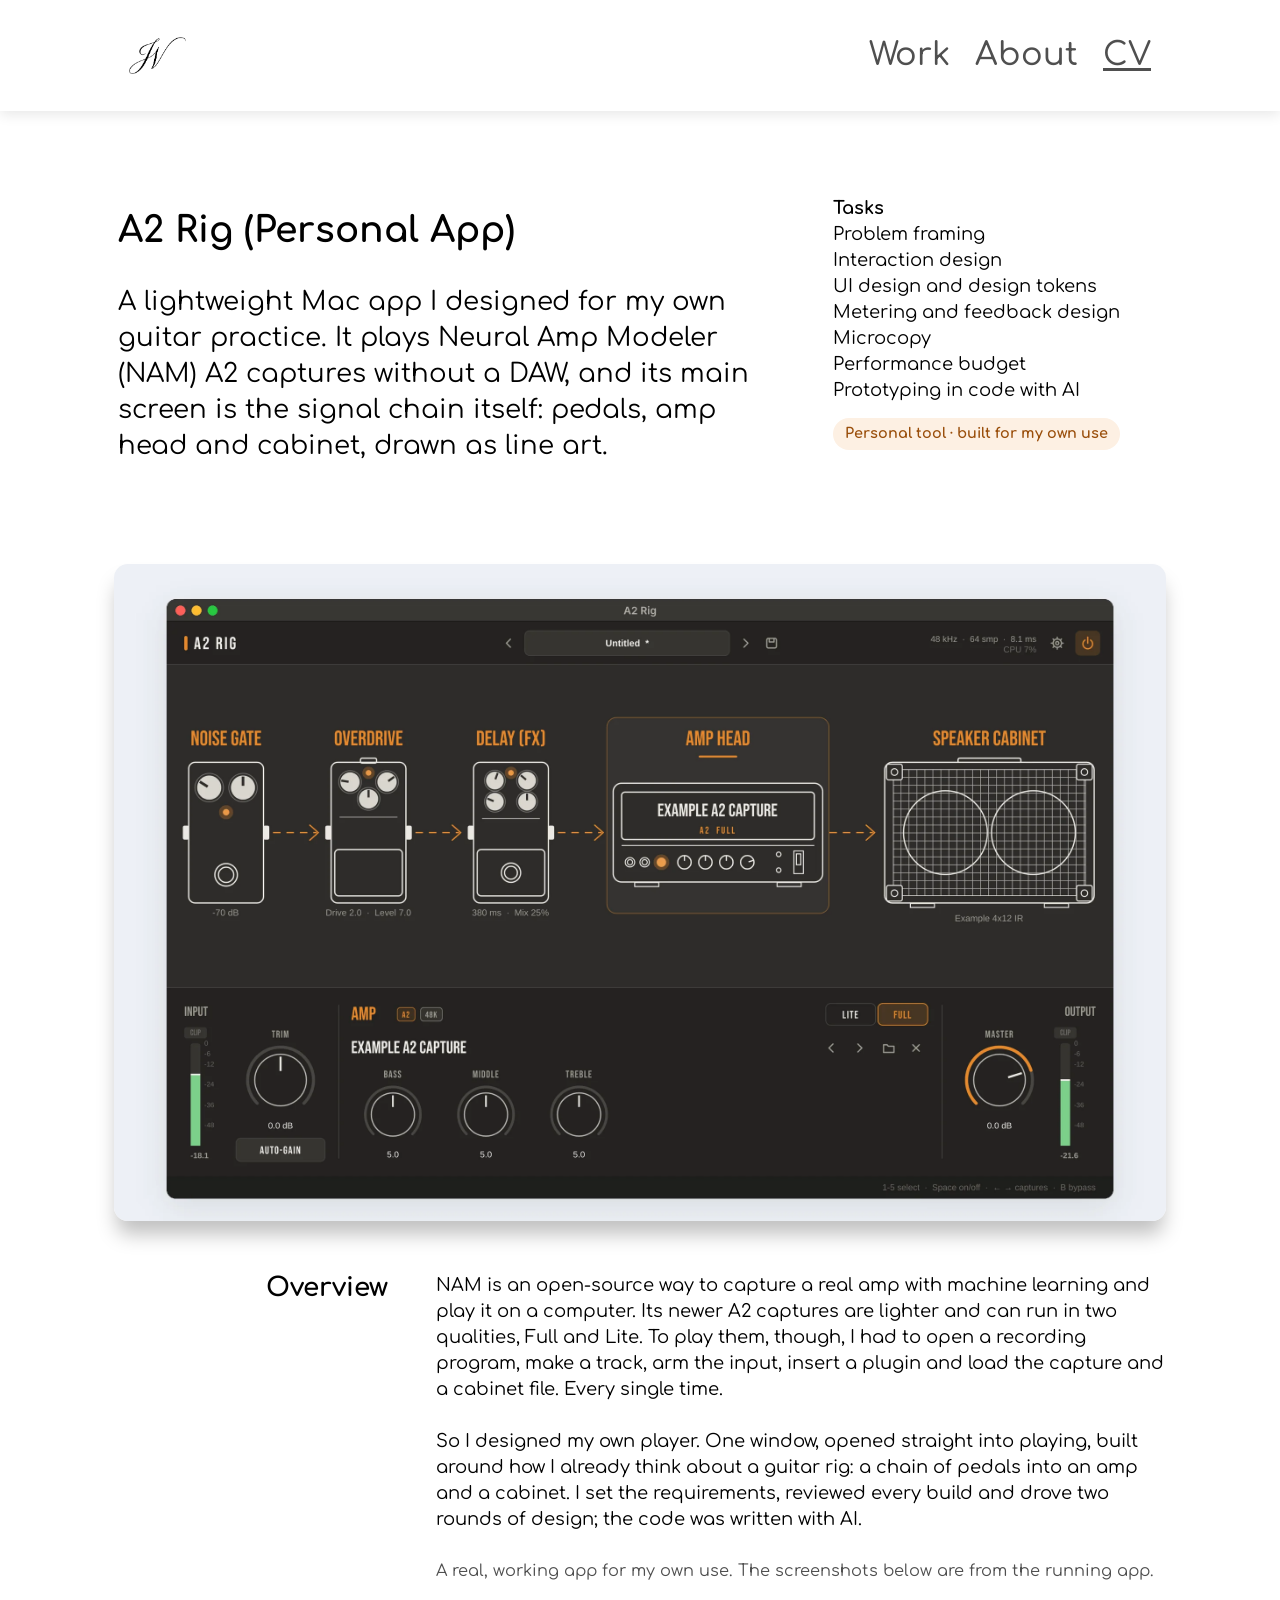
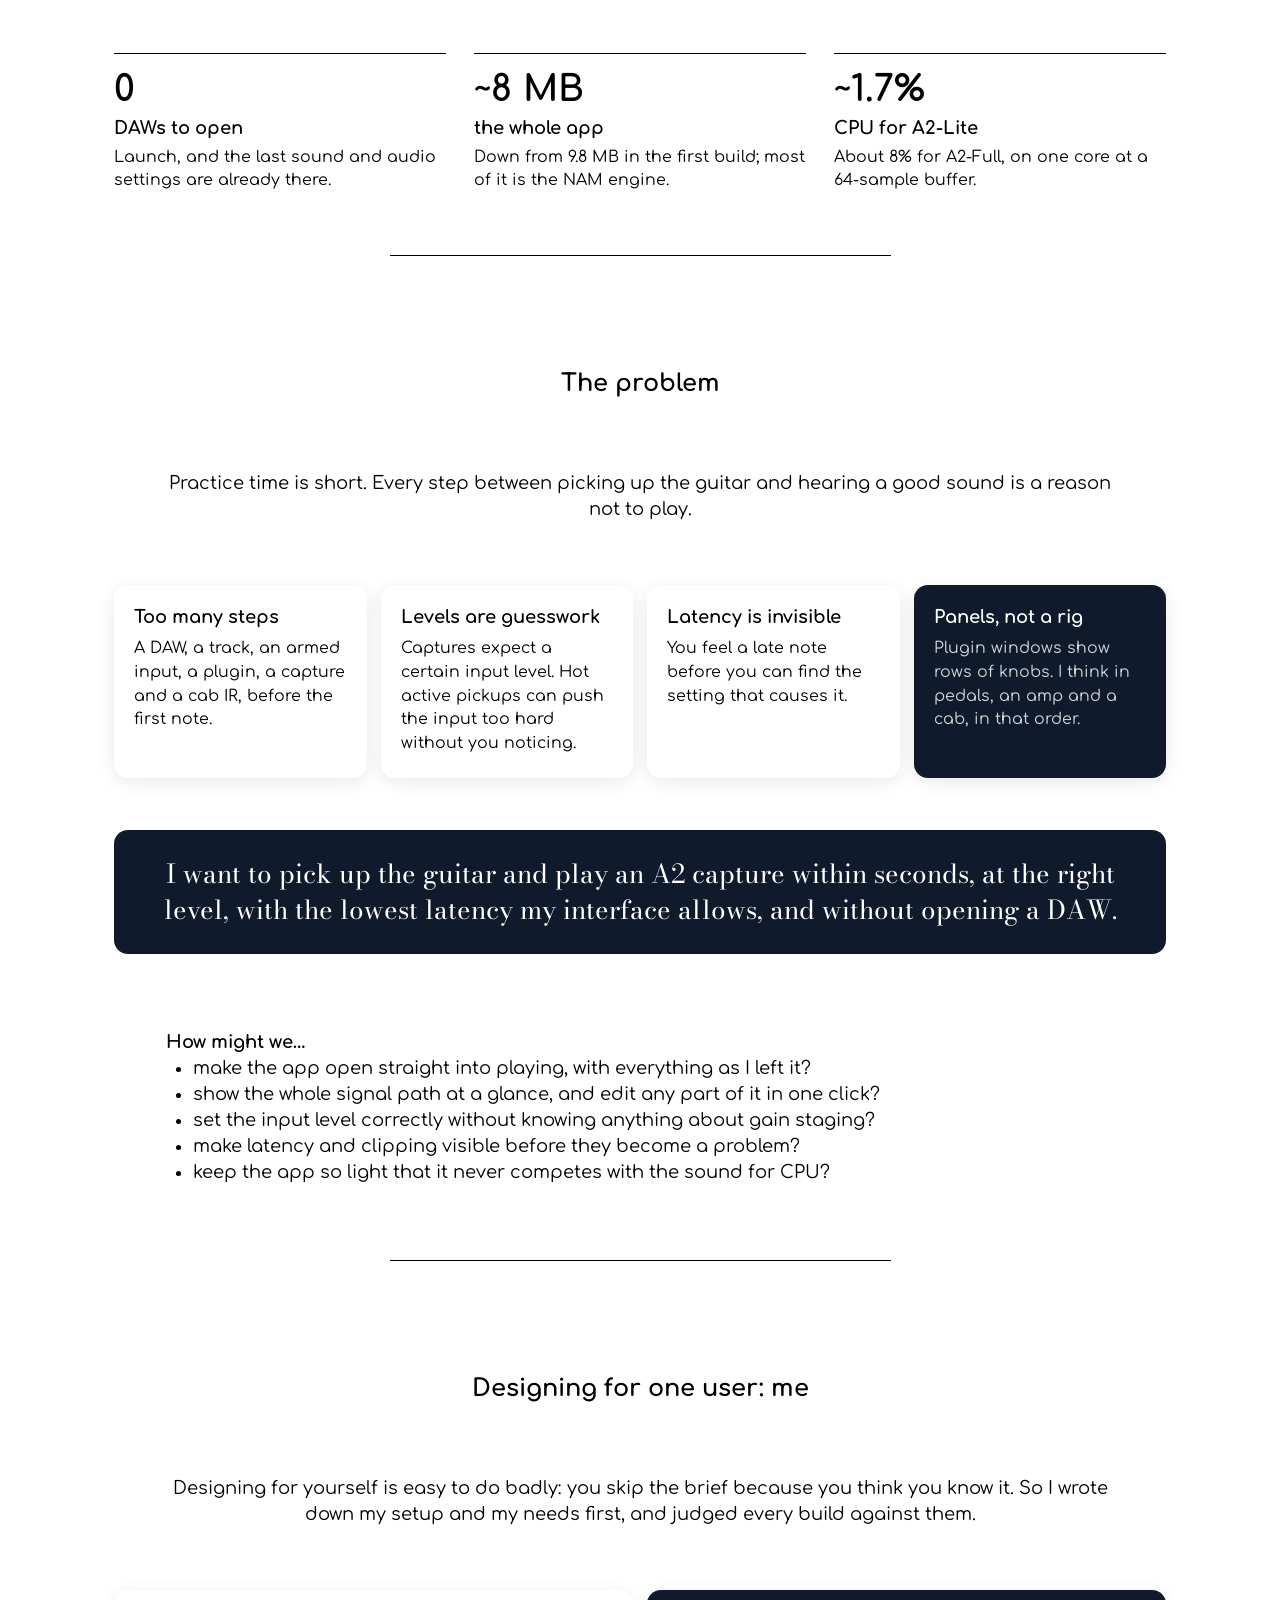
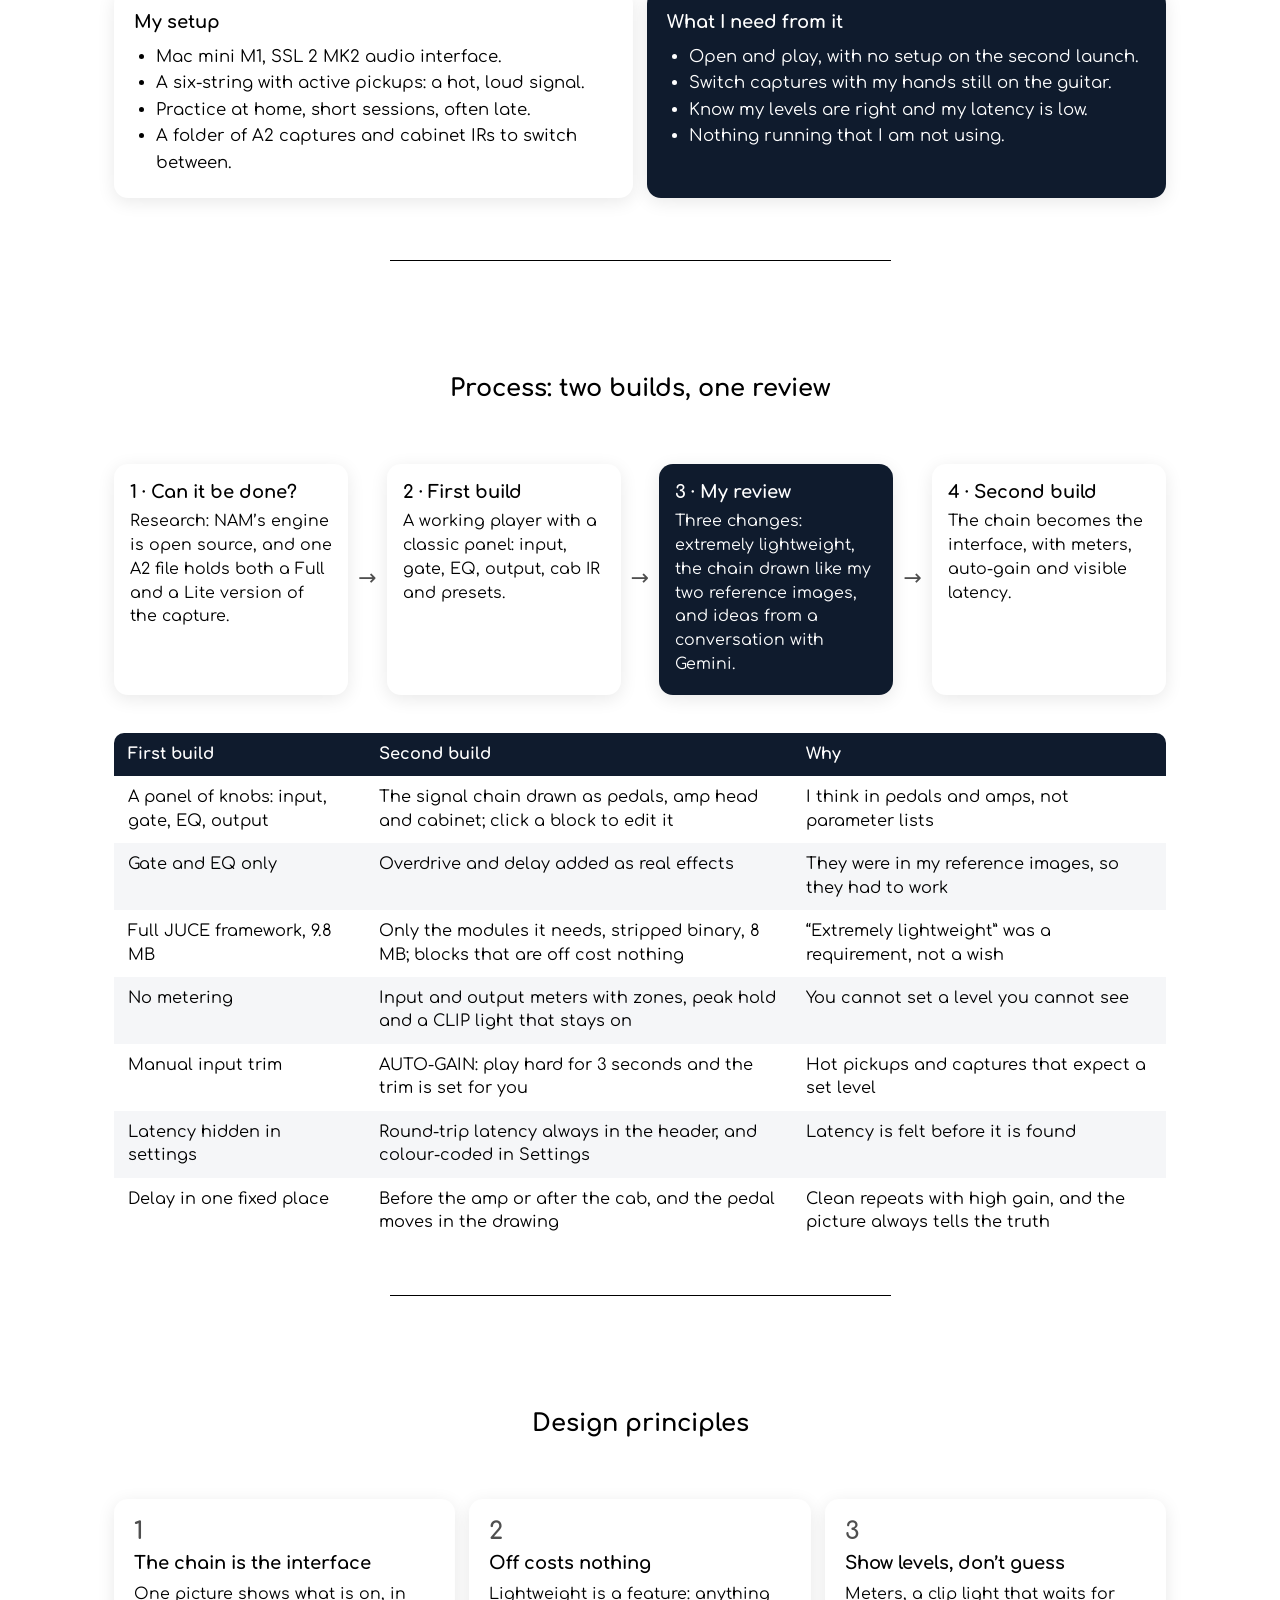
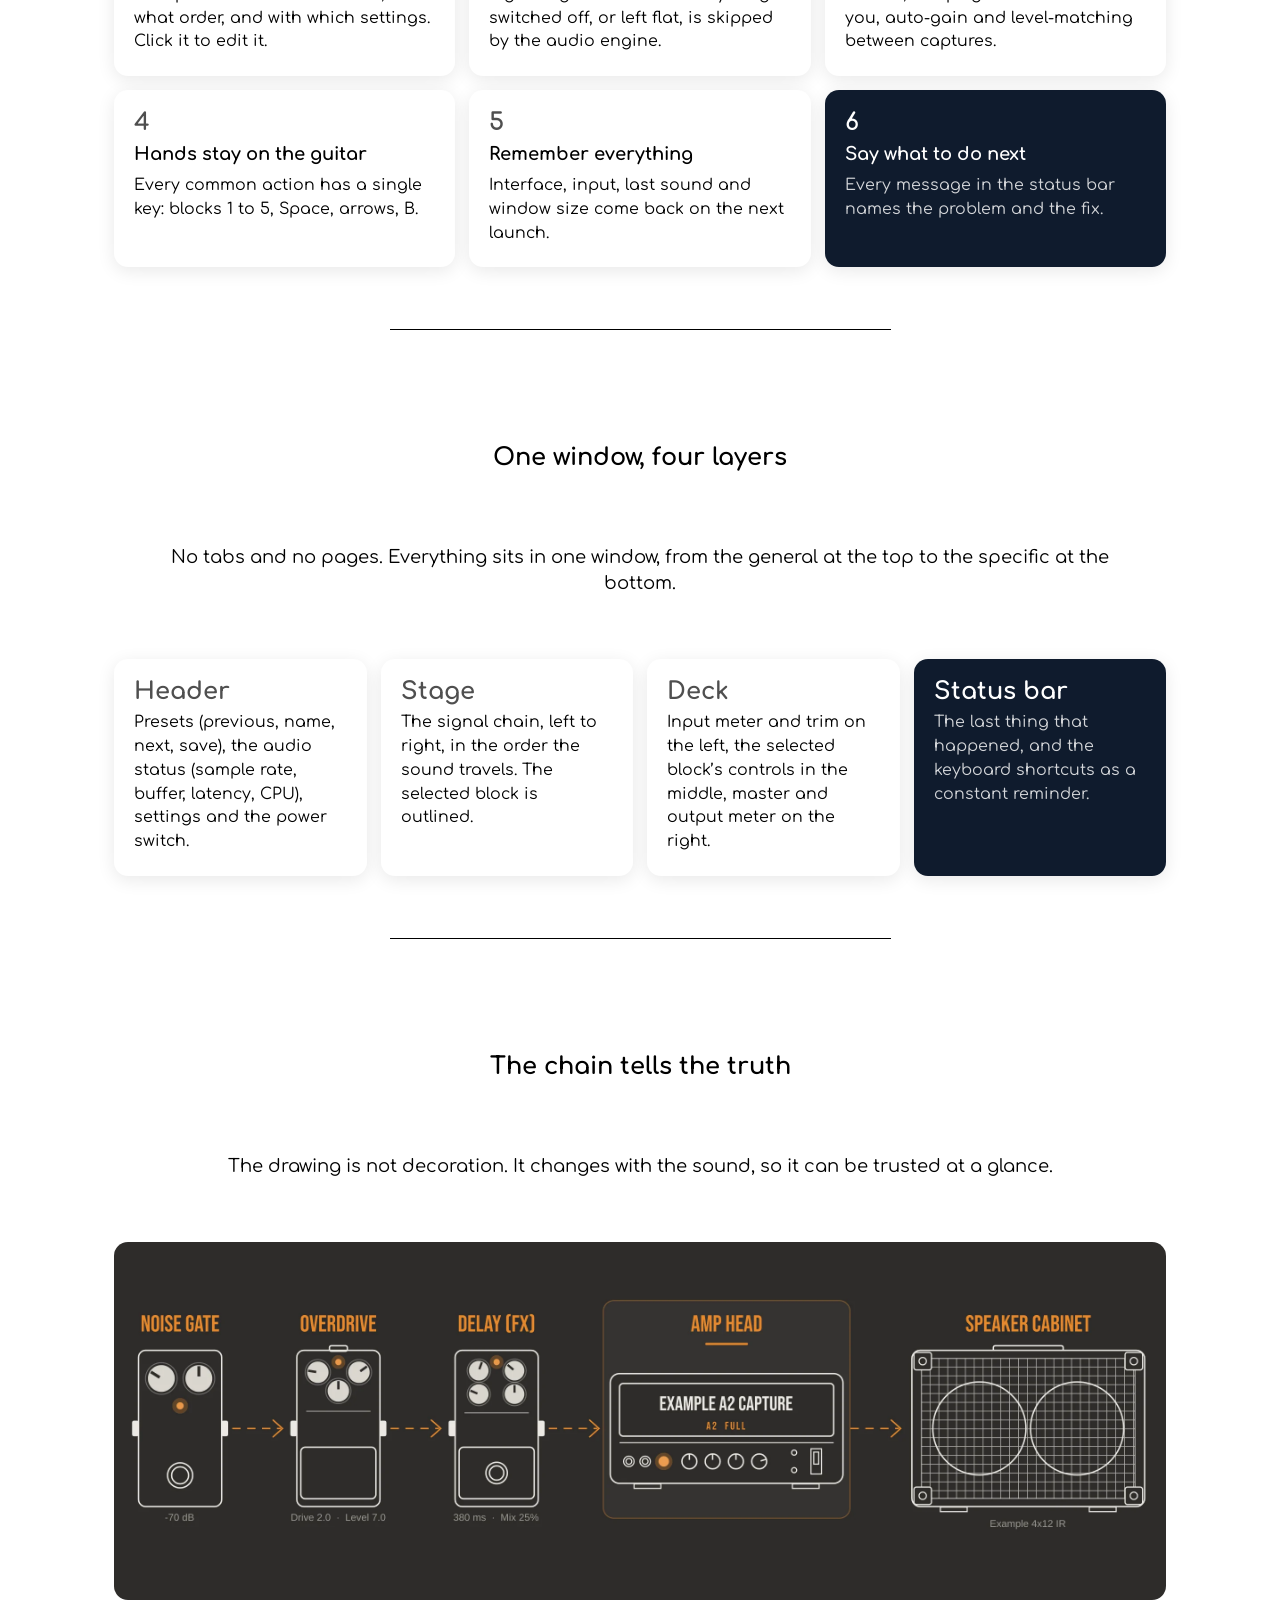
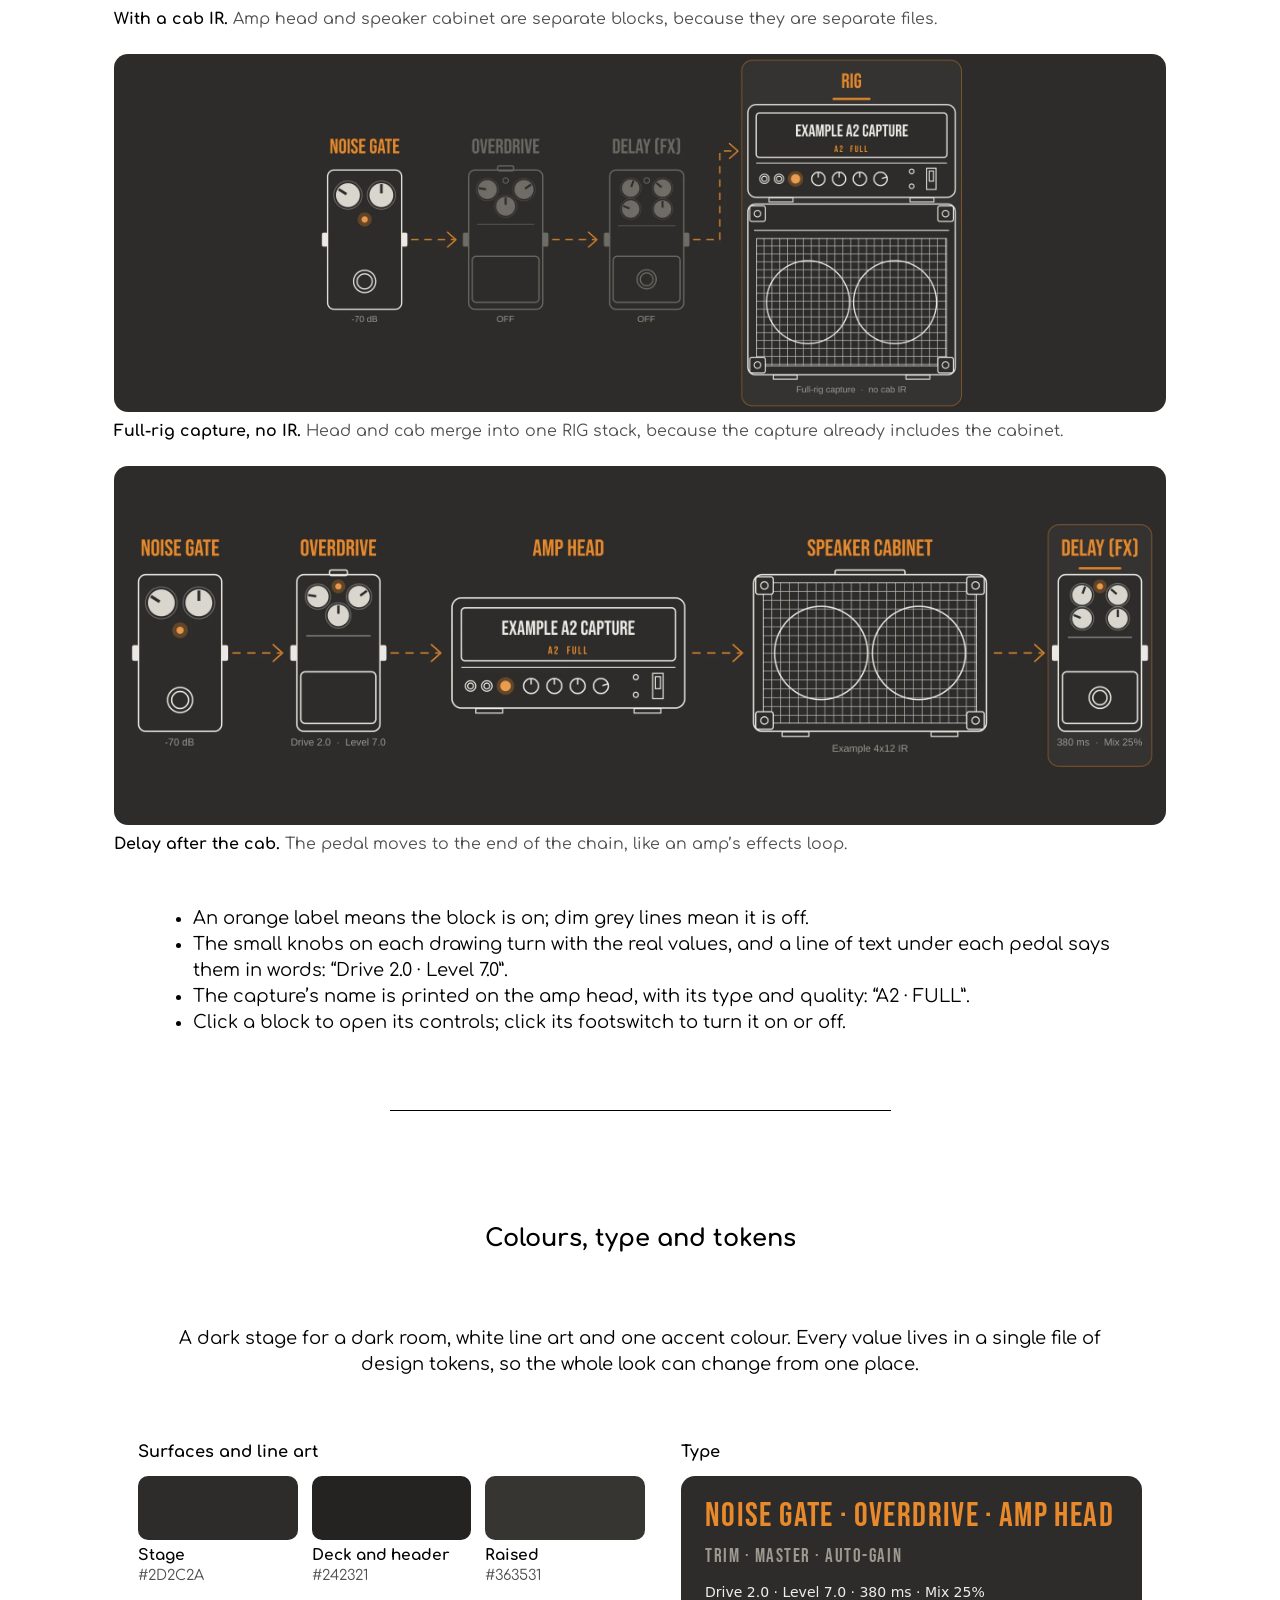
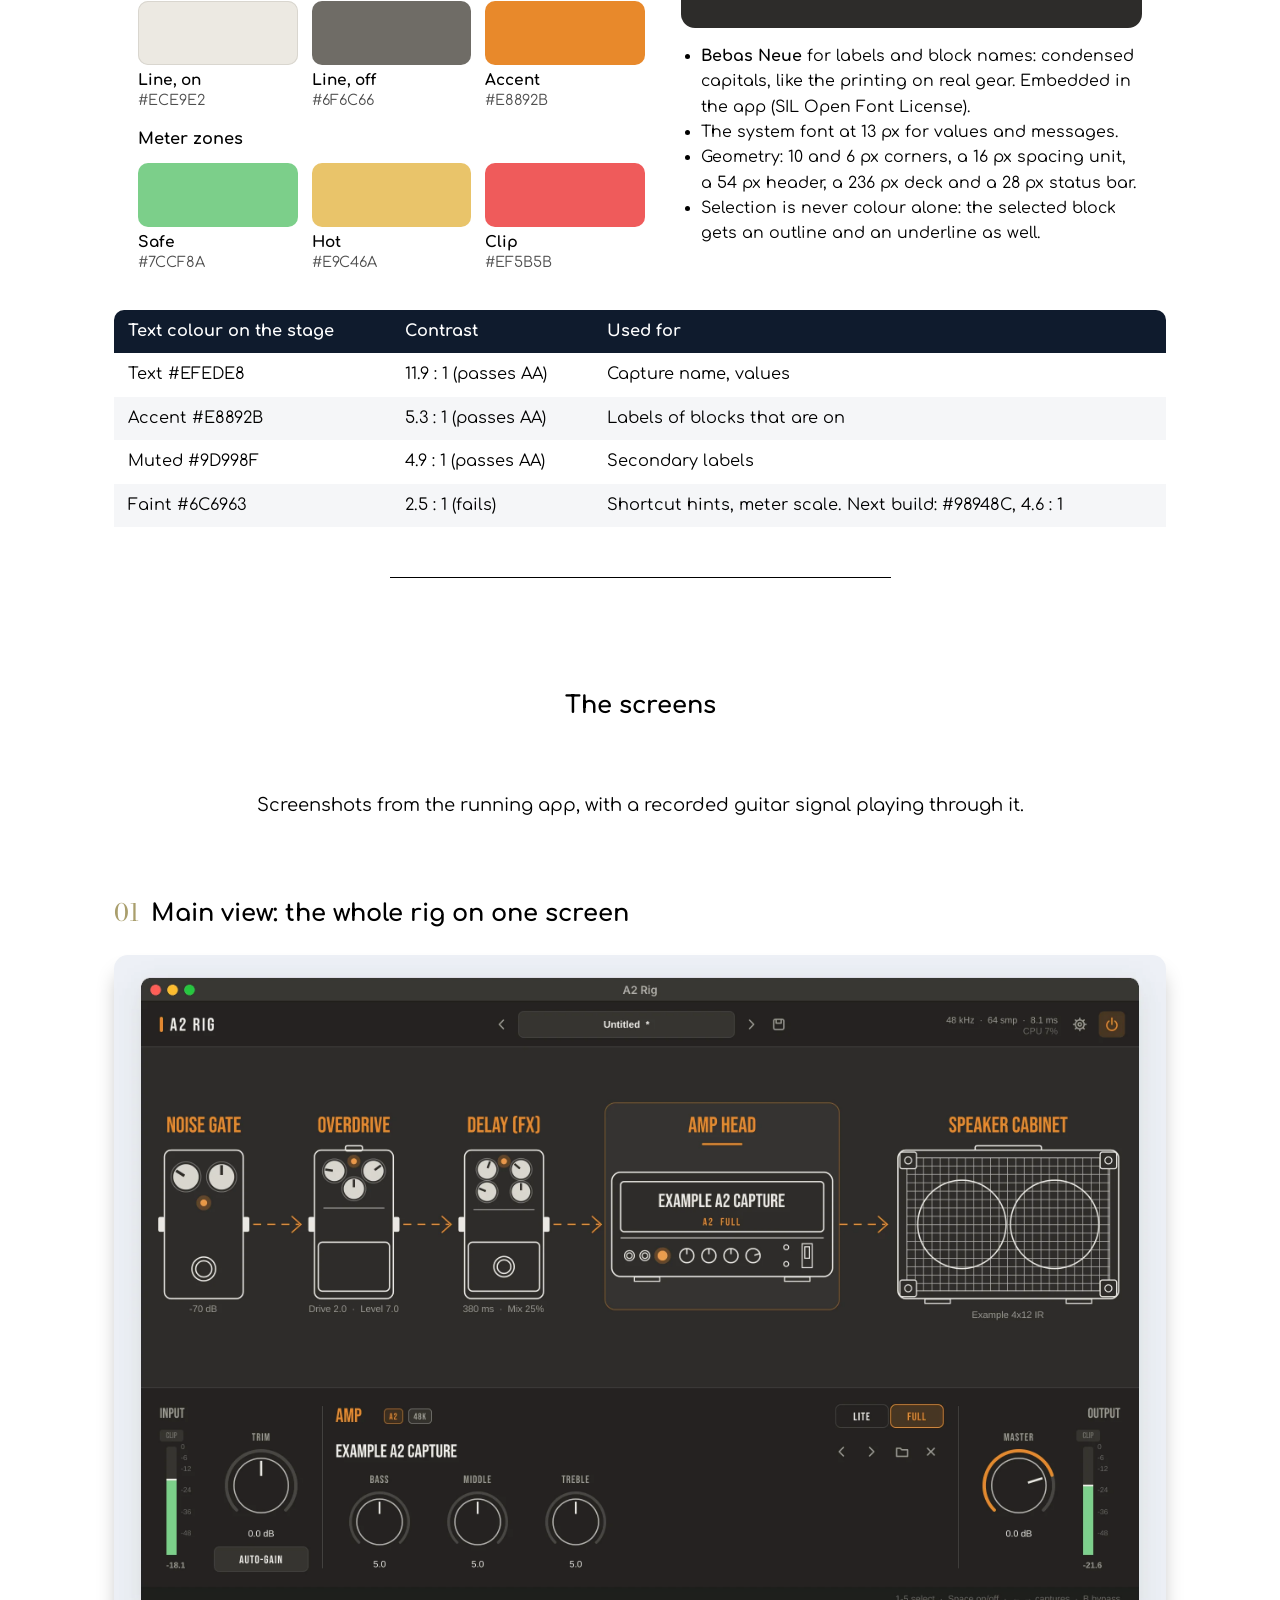
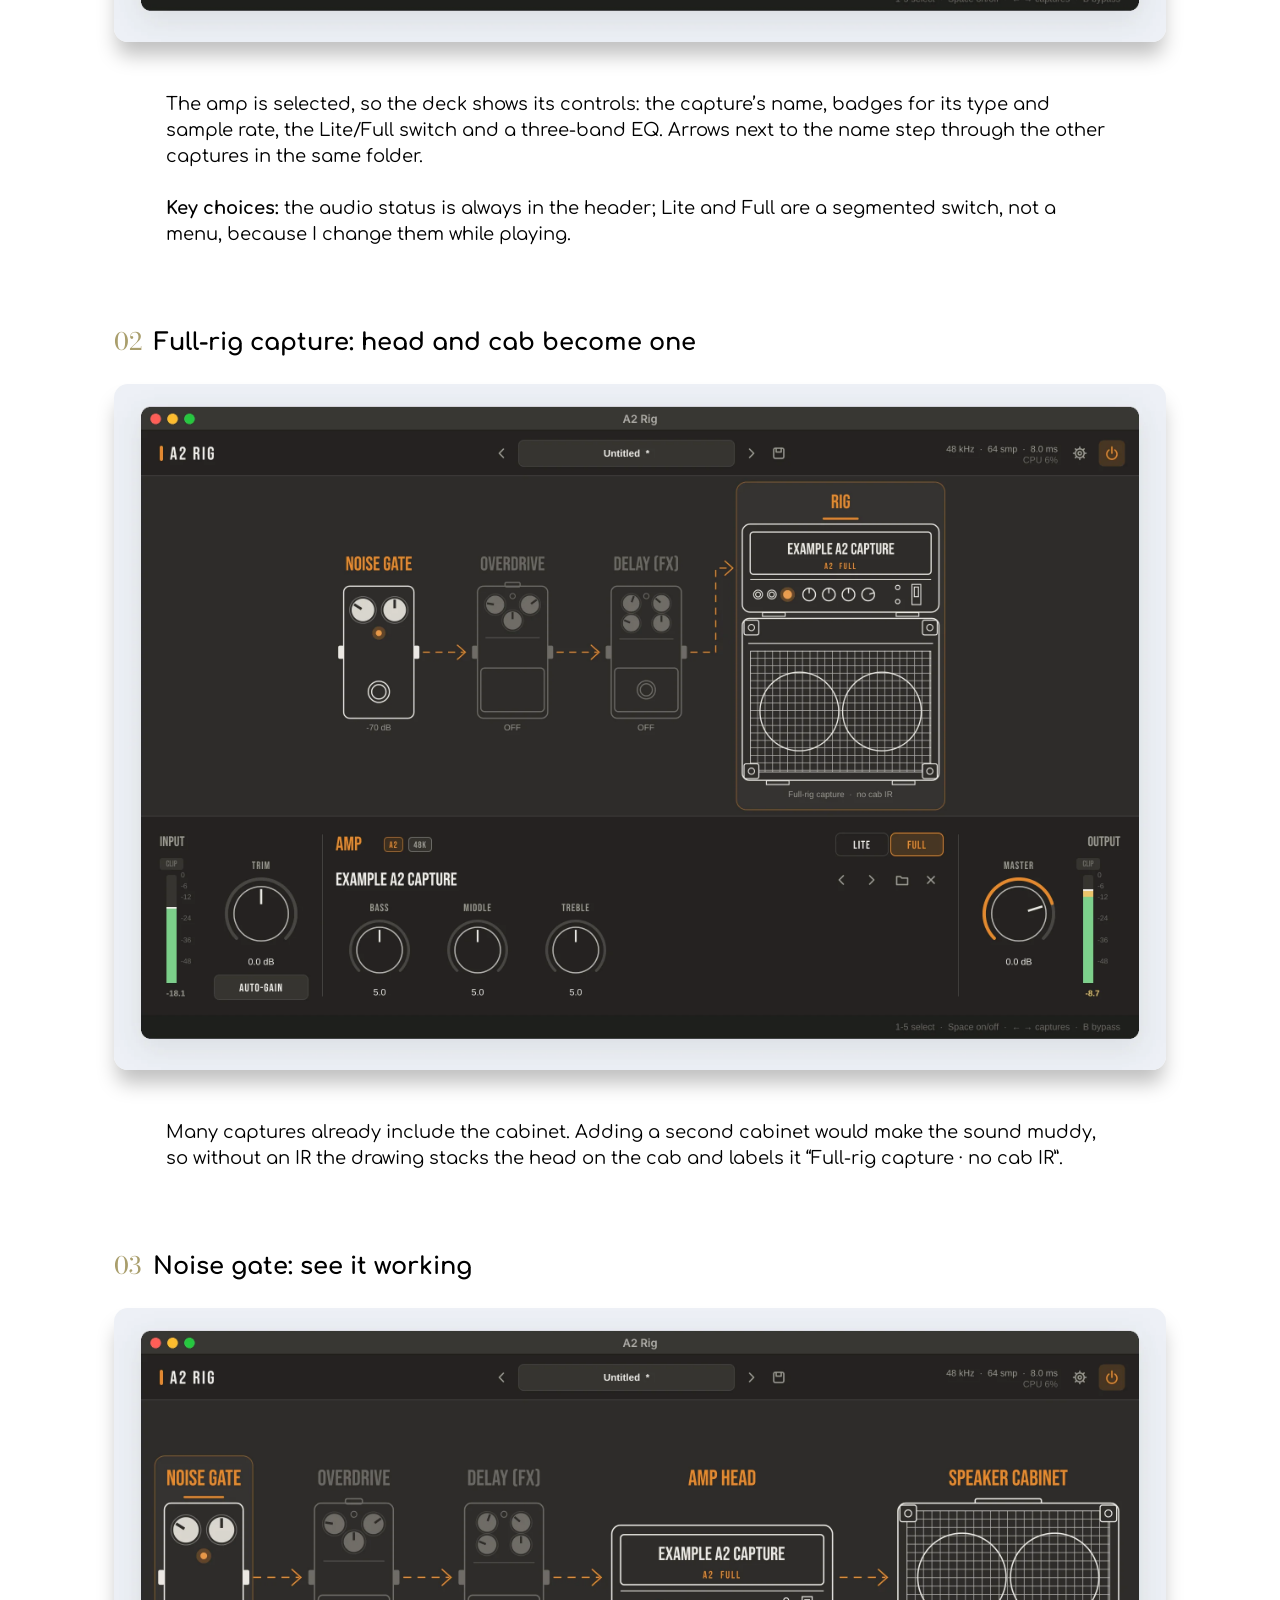
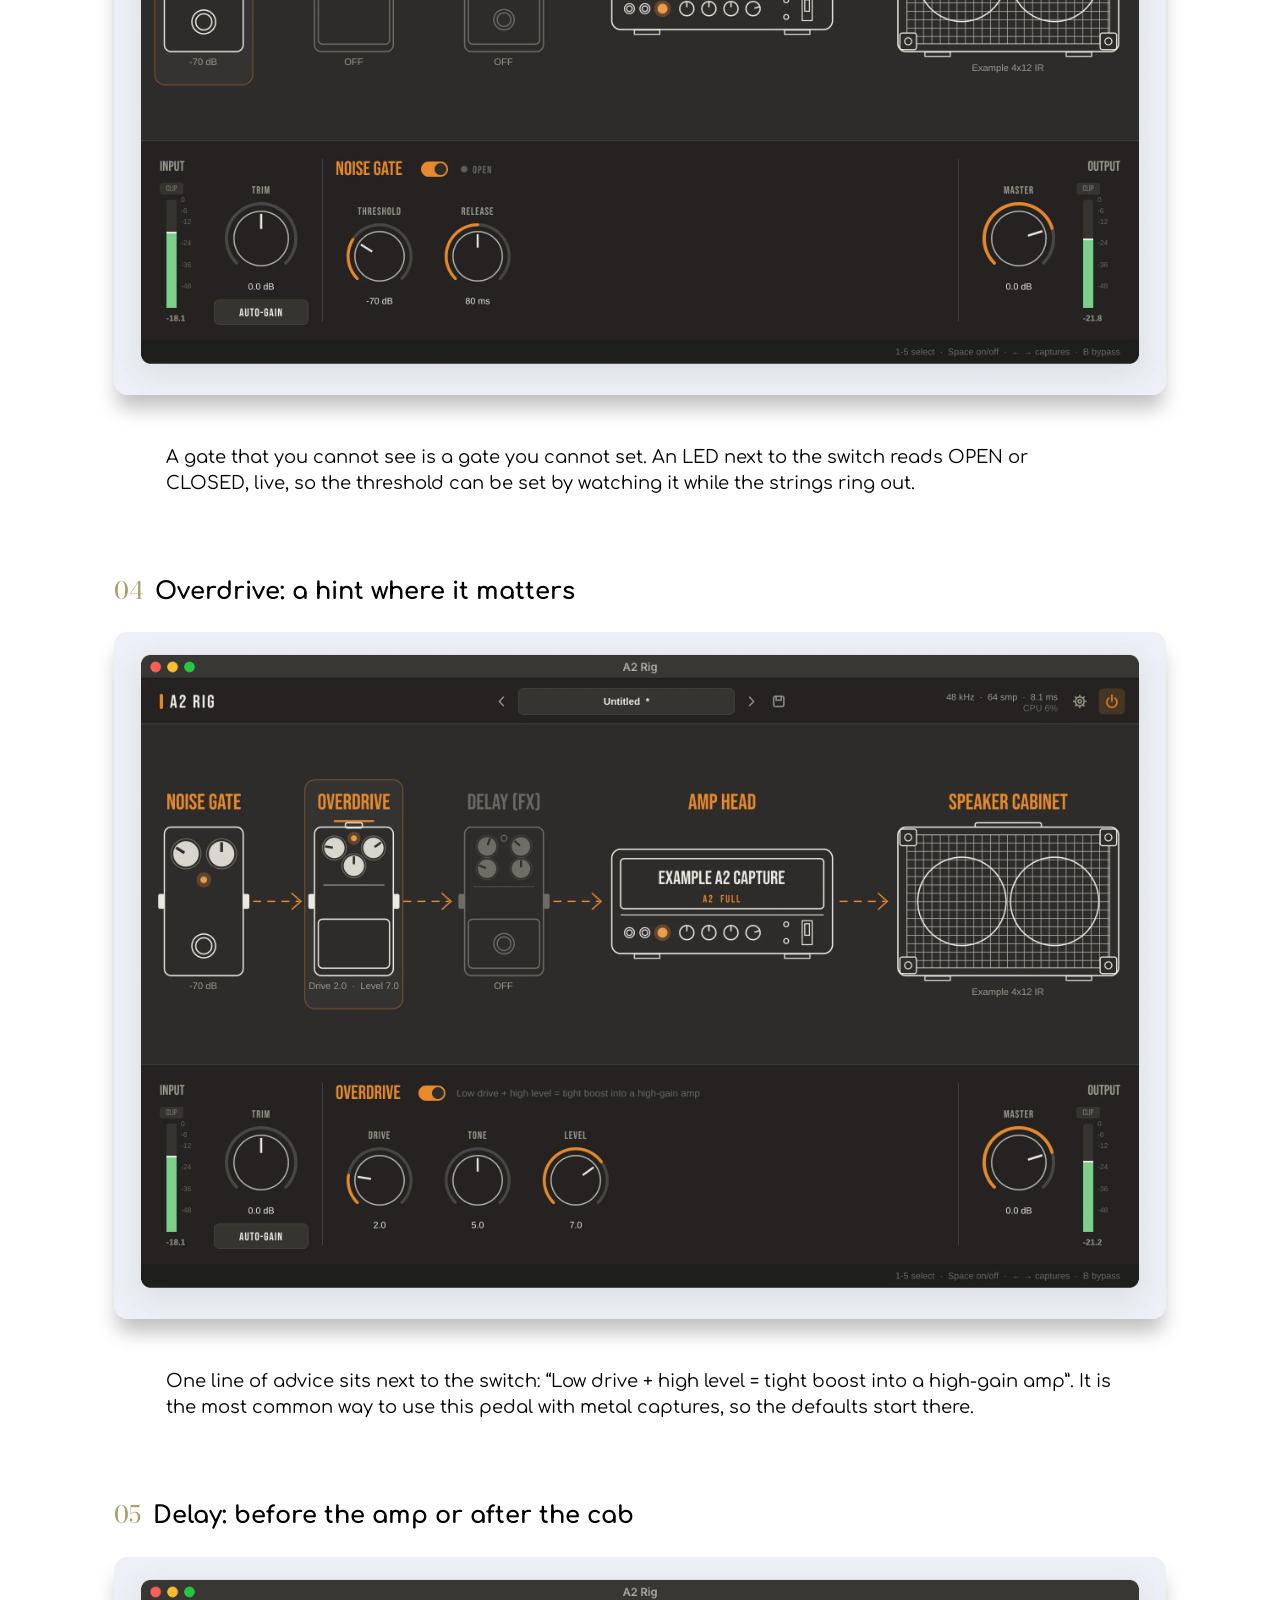
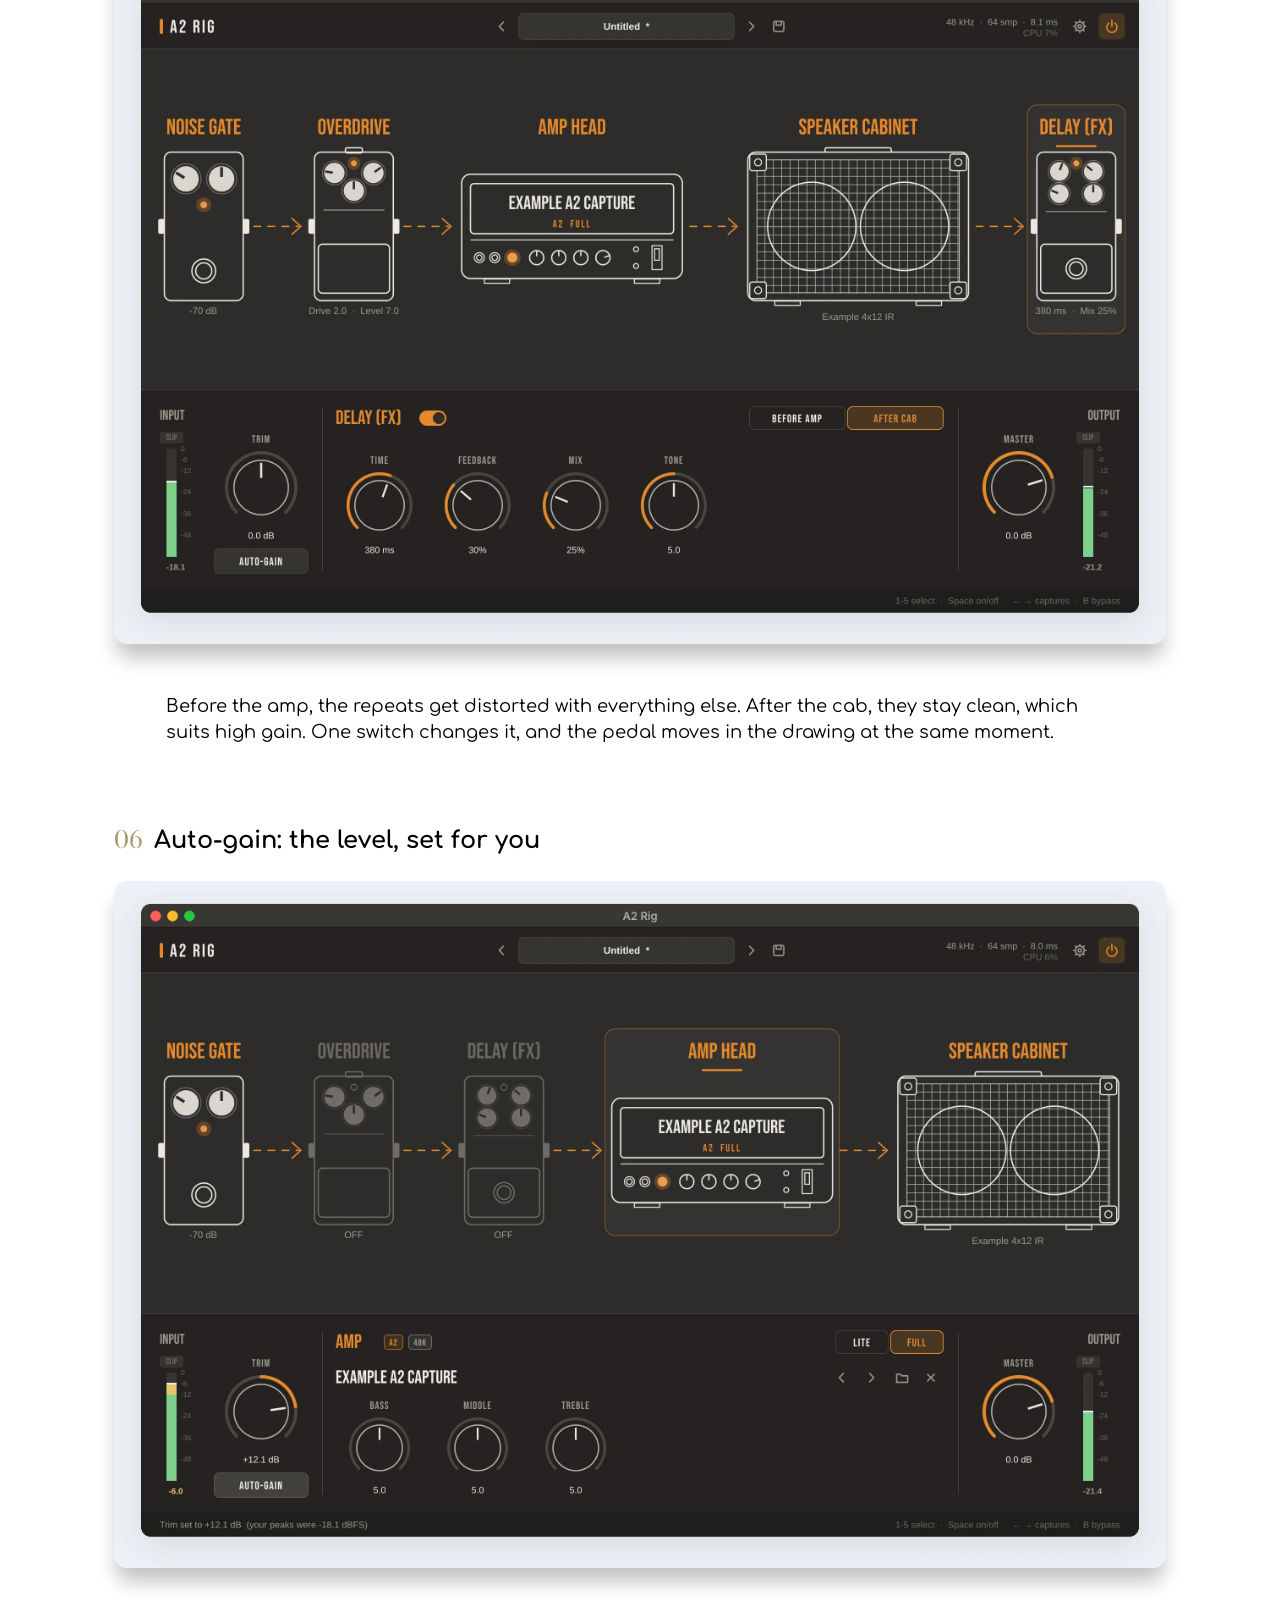
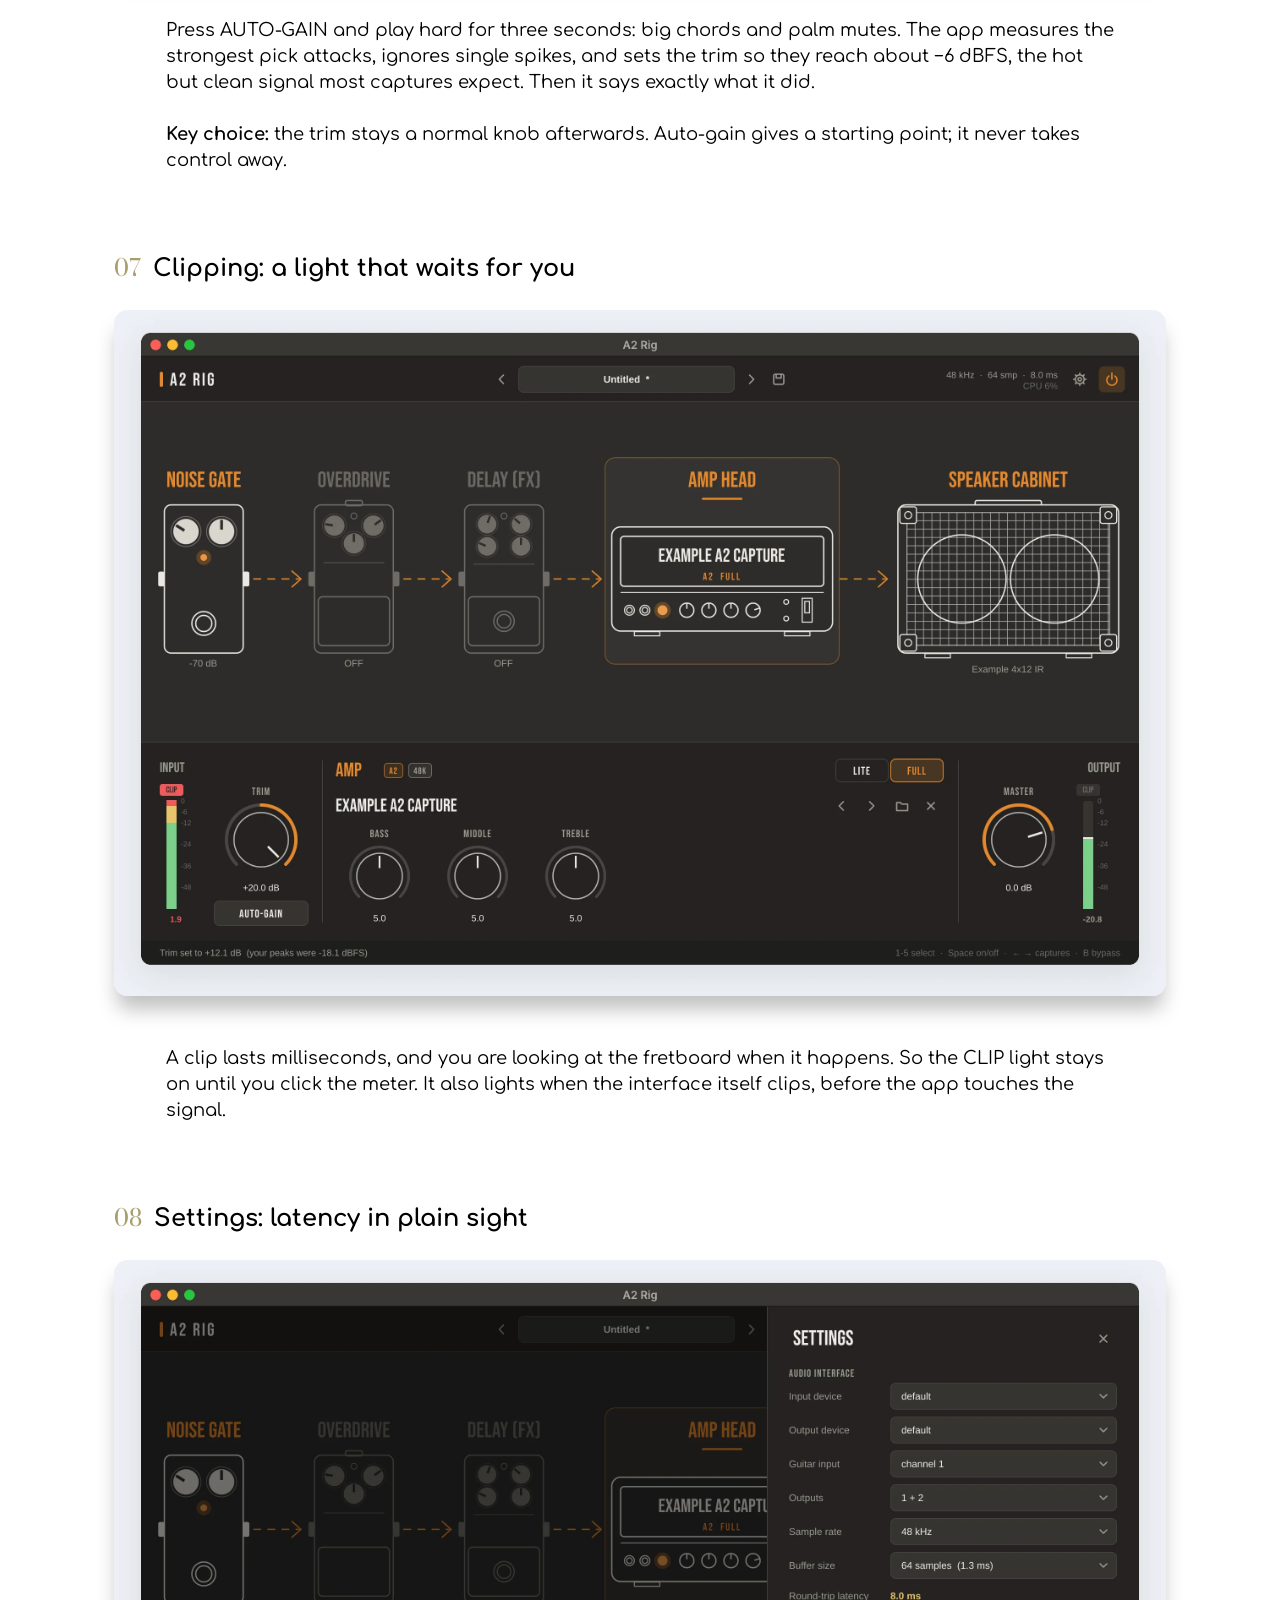
==== a2-rig.html @ 8500eb95 "Add A2 Rig (Personal App) case study A guitar amp app designed for my own use: the signal chain is t" ====
<!doctype html>
<html lang="en">
<head>
<meta charset="utf-8">
<meta name="viewport" content="width=device-width, initial-scale=1">
<title>A2 Rig (Personal App) — John Voultsis</title>
<meta name="description" content="A lightweight Mac app I designed for my own guitar practice: it plays Neural Amp Modeler A2 captures without a DAW, with the signal chain drawn as the interface, honest meters, auto-gain and visible latency.">
<meta name="theme-color" content="#ffffff">
<meta property="og:type" content="website">
<meta property="og:title" content="A2 Rig (Personal App) — John Voultsis">
<meta property="og:description" content="A guitar amp app designed for my own use: the signal chain is the interface.">
<meta property="og:url" content="https://johnvoultsis.github.io/portfolio/a2-rig.html">
<meta property="og:site_name" content="John Voultsis">
<meta property="og:image" content="https://johnvoultsis.github.io/portfolio/images/og/a2-rig.jpg">
<meta property="og:image:width" content="1200">
<meta property="og:image:height" content="630">
<meta name="twitter:card" content="summary_large_image">
<link rel="preload" href="fonts/comfortaa-latin-500-normal.woff2" as="font" type="font/woff2" crossorigin>
<link rel="stylesheet" href="css/style.css">
<link rel="icon" href="data:,">
</head>
<body class="w-gwc" data-nav="work">
<a class="skip-link" href="#main">Skip to content</a>
<header class="site-header">
  <div class="site-header__inner">
    <a class="site-header__brand" href="index.html" aria-label="John Voultsis, home"><img src="images/jv-logo.webp" alt="John Voultsis" width="370" height="240"></a>
    <button class="nav-toggle" type="button" aria-expanded="false" aria-controls="site-nav" aria-label="Menu"><span></span><span></span><span></span></button>
    <nav id="site-nav" aria-label="Main">
      <a href="index.html#work" data-nav="work">Work</a>
      <a href="about.html" data-nav="about">About</a>
      <a class="cv" href="https://drive.google.com/file/d/1XTFdHeBiE6ABi1L90TjCSVqlWoXJlrY3/view?usp=sharing" target="_blank" rel="noopener">CV</a>
    </nav>
  </div>
</header>
<main id="main" class="page flow">

  <section class="project-info">
    <div class="project-info__about">
      <h1 class="project-info__title">A2 Rig (Personal App)</h1>
      <p class="project-info__lead">A lightweight Mac app I designed for my own guitar practice. It plays Neural Amp Modeler (NAM) A2 captures without a DAW, and its main screen is the signal chain itself: pedals, amp head and cabinet, drawn as line art.</p>
    </div>
    <div class="project-info__tasks">
      <p class="b">Tasks</p>
      <ul>
        <li>Problem framing</li>
        <li>Interaction design</li>
        <li>UI design and design tokens</li>
        <li>Metering and feedback design</li>
        <li>Microcopy</li>
        <li>Performance budget</li>
        <li>Prototyping in code with AI</li>
      </ul>
      <p class="a2-tag">Personal tool · built for my own use</p>
    </div>
  </section>

  <div class="sk-hero"><img src="images/a2rig/hero.webp" alt="The A2 Rig window on a Mac: a noise gate, overdrive and delay pedal drawn in white line art with orange labels, connected by dashed orange arrows to an amp head showing the capture name and a 2x12 speaker cabinet; below, input and output meters and the amp's bass, middle and treble knobs" width="2400" height="1500"></div>

  <section class="overview overview--gwc" aria-labelledby="ov">
    <h2 class="overview__label" id="ov">Overview</h2>
    <div class="overview__text">
      <p>NAM is an open-source way to capture a real amp with machine learning and play it on a computer. Its newer A2 captures are lighter and can run in two qualities, Full and Lite. To play them, though, I had to open a recording program, make a track, arm the input, insert a plugin and load the capture and a cabinet file. Every single time.</p>
      <p>So I designed my own player. One window, opened straight into playing, built around how I already think about a guitar rig: a chain of pedals into an amp and a cabinet. I set the requirements, reviewed every build and drove two rounds of design; the code was written with AI.</p>
      <p class="ir-muted">A real, working app for my own use. The screenshots below are from the running app.</p>
    </div>
  </section>

  <div class="sk-stats ir-stats">
    <div><strong>0</strong><h3>DAWs to open</h3><p>Launch, and the last sound and audio settings are already there.</p></div>
    <div><strong>~8 MB</strong><h3>the whole app</h3><p>Down from 9.8 MB in the first build; most of it is the NAM engine.</p></div>
    <div><strong>~1.7%</strong><h3>CPU for A2-Lite</h3><p>About 8% for A2-Full, on one core at a 64-sample buffer.</p></div>
  </div>

  <!-- ===== 1. Problem ===== -->
  <div class="rule rule--gap-sm" role="presentation"></div>
  <h2 class="section-title section-title--lg">The problem</h2>
  <section class="copy copy--center"><p>Practice time is short. Every step between picking up the guitar and hearing a good sound is a reason not to play.</p></section>
  <div class="sk-cards sk-cards--4">
    <div class="sk-card"><h3>Too many steps</h3><p>A DAW, a track, an armed input, a plugin, a capture and a cab IR, before the first note.</p></div>
    <div class="sk-card"><h3>Levels are guesswork</h3><p>Captures expect a certain input level. Hot active pickups can push the input too hard without you noticing.</p></div>
    <div class="sk-card"><h3>Latency is invisible</h3><p>You feel a late note before you can find the setting that causes it.</p></div>
    <div class="sk-card sk-card--dark"><h3>Panels, not a rig</h3><p>Plugin windows show rows of knobs. I think in pedals, an amp and a cab, in that order.</p></div>
  </div>
  <div class="ir-statement"><p>I want to pick up the guitar and play an A2 capture within seconds, at the right level, with the lowest latency my interface allows, and without opening a DAW.</p></div>
  <section class="copy">
    <p class="sp"><span class="b">How might we…</span></p>
    <ul>
      <li>make the app open straight into playing, with everything as I left it?</li>
      <li>show the whole signal path at a glance, and edit any part of it in one click?</li>
      <li>set the input level correctly without knowing anything about gain staging?</li>
      <li>make latency and clipping visible before they become a problem?</li>
      <li>keep the app so light that it never competes with the sound for CPU?</li>
    </ul>
  </section>

  <!-- ===== 2. User ===== -->
  <div class="rule rule--gap-sm" role="presentation"></div>
  <h2 class="section-title section-title--lg">Designing for one user: me</h2>
  <section class="copy copy--center"><p>Designing for yourself is easy to do badly: you skip the brief because you think you know it. So I wrote down my setup and my needs first, and judged every build against them.</p></section>
  <div class="sk-split">
    <div class="sk-card">
      <h3>My setup</h3>
      <ul>
        <li>Mac mini M1, SSL 2 MK2 audio interface.</li>
        <li>A six-string with active pickups: a hot, loud signal.</li>
        <li>Practice at home, short sessions, often late.</li>
        <li>A folder of A2 captures and cabinet IRs to switch between.</li>
      </ul>
    </div>
    <div class="sk-card sk-card--dark">
      <h3>What I need from it</h3>
      <ul>
        <li>Open and play, with no setup on the second launch.</li>
        <li>Switch captures with my hands still on the guitar.</li>
        <li>Know my levels are right and my latency is low.</li>
        <li>Nothing running that I am not using.</li>
      </ul>
    </div>
  </div>

  <!-- ===== 3. Process ===== -->
  <div class="rule rule--gap-sm" role="presentation"></div>
  <h2 class="section-title section-title--lg">Process: two builds, one review</h2>
  <div class="sk-arch">
    <div class="sk-node"><h3>1 · Can it be done?</h3><p>Research: NAM’s engine is open source, and one A2 file holds both a Full and a Lite version of the capture.</p></div>
    <span class="sk-arrow" aria-hidden="true">→</span>
    <div class="sk-node"><h3>2 · First build</h3><p>A working player with a classic panel: input, gate, EQ, output, cab IR and presets.</p></div>
    <span class="sk-arrow" aria-hidden="true">→</span>
    <div class="sk-node sk-node--dark"><h3>3 · My review</h3><p>Three changes: extremely lightweight, the chain drawn like my two reference images, and ideas from a conversation with Gemini.</p></div>
    <span class="sk-arrow" aria-hidden="true">→</span>
    <div class="sk-node"><h3>4 · Second build</h3><p>The chain becomes the interface, with meters, auto-gain and visible latency.</p></div>
  </div>
  <div class="sk-tablewrap">
  <table class="sk-table sk-table--plain">
    <thead><tr><th scope="col">First build</th><th scope="col">Second build</th><th scope="col">Why</th></tr></thead>
    <tbody>
      <tr><td>A panel of knobs: input, gate, EQ, output</td><td>The signal chain drawn as pedals, amp head and cabinet; click a block to edit it</td><td>I think in pedals and amps, not parameter lists</td></tr>
      <tr><td>Gate and EQ only</td><td>Overdrive and delay added as real effects</td><td>They were in my reference images, so they had to work</td></tr>
      <tr><td>Full JUCE framework, 9.8 MB</td><td>Only the modules it needs, stripped binary, 8 MB; blocks that are off cost nothing</td><td>“Extremely lightweight” was a requirement, not a wish</td></tr>
      <tr><td>No metering</td><td>Input and output meters with zones, peak hold and a CLIP light that stays on</td><td>You cannot set a level you cannot see</td></tr>
      <tr><td>Manual input trim</td><td>AUTO-GAIN: play hard for 3 seconds and the trim is set for you</td><td>Hot pickups and captures that expect a set level</td></tr>
      <tr><td>Latency hidden in settings</td><td>Round-trip latency always in the header, and colour-coded in Settings</td><td>Latency is felt before it is found</td></tr>
      <tr><td>Delay in one fixed place</td><td>Before the amp or after the cab, and the pedal moves in the drawing</td><td>Clean repeats with high gain, and the picture always tells the truth</td></tr>
    </tbody>
  </table>
  </div>

  <!-- ===== 4. Principles ===== -->
  <div class="rule rule--gap-sm" role="presentation"></div>
  <h2 class="section-title section-title--lg">Design principles</h2>
  <div class="sk-cards sk-cards--3">
    <div class="sk-card"><span class="sk-card__num">1</span><h3>The chain is the interface</h3><p>One picture shows what is on, in what order, and with which settings. Click it to edit it.</p></div>
    <div class="sk-card"><span class="sk-card__num">2</span><h3>Off costs nothing</h3><p>Lightweight is a feature: anything switched off, or left flat, is skipped by the audio engine.</p></div>
    <div class="sk-card"><span class="sk-card__num">3</span><h3>Show levels, don’t guess</h3><p>Meters, a clip light that waits for you, auto-gain and level-matching between captures.</p></div>
    <div class="sk-card"><span class="sk-card__num">4</span><h3>Hands stay on the guitar</h3><p>Every common action has a single key: blocks 1 to 5, Space, arrows, B.</p></div>
    <div class="sk-card"><span class="sk-card__num">5</span><h3>Remember everything</h3><p>Interface, input, last sound and window size come back on the next launch.</p></div>
    <div class="sk-card sk-card--dark"><span class="sk-card__num">6</span><h3>Say what to do next</h3><p>Every message in the status bar names the problem and the fix.</p></div>
  </div>

  <!-- ===== 5. Structure ===== -->
  <div class="rule rule--gap-sm" role="presentation"></div>
  <h2 class="section-title section-title--lg">One window, four layers</h2>
  <section class="copy copy--center"><p>No tabs and no pages. Everything sits in one window, from the general at the top to the specific at the bottom.</p></section>
  <div class="sk-cards sk-cards--4">
    <div class="sk-card"><span class="sk-card__num">Header</span><p>Presets (previous, name, next, save), the audio status (sample rate, buffer, latency, CPU), settings and the power switch.</p></div>
    <div class="sk-card"><span class="sk-card__num">Stage</span><p>The signal chain, left to right, in the order the sound travels. The selected block is outlined.</p></div>
    <div class="sk-card"><span class="sk-card__num">Deck</span><p>Input meter and trim on the left, the selected block’s controls in the middle, master and output meter on the right.</p></div>
    <div class="sk-card sk-card--dark"><span class="sk-card__num">Status bar</span><p>The last thing that happened, and the keyboard shortcuts as a constant reminder.</p></div>
  </div>

  <!-- ===== 6. Chain ===== -->
  <div class="rule rule--gap-sm" role="presentation"></div>
  <h2 class="section-title section-title--lg">The chain tells the truth</h2>
  <section class="copy copy--center"><p>The drawing is not decoration. It changes with the sound, so it can be trusted at a glance.</p></section>
  <div class="a2-chains">
    <figure><img src="images/a2rig/chain-ir.webp" alt="Chain with a cab IR: gate, overdrive and delay pedals, then a separate amp head and speaker cabinet" width="2360" height="804" loading="lazy" decoding="async"><figcaption><b>With a cab IR.</b> Amp head and speaker cabinet are separate blocks, because they are separate files.</figcaption></figure>
    <figure><img src="images/a2rig/chain-rig.webp" alt="Chain with a full-rig capture: the amp head sits on top of the cabinet as one RIG stack, and the arrow rises into the head" width="2360" height="804" loading="lazy" decoding="async"><figcaption><b>Full-rig capture, no IR.</b> Head and cab merge into one RIG stack, because the capture already includes the cabinet.</figcaption></figure>
    <figure><img src="images/a2rig/chain-post.webp" alt="Chain with the delay pedal moved to the end, after the speaker cabinet" width="2360" height="804" loading="lazy" decoding="async"><figcaption><b>Delay after the cab.</b> The pedal moves to the end of the chain, like an amp’s effects loop.</figcaption></figure>
  </div>
  <section class="copy">
    <ul>
      <li>An orange label means the block is on; dim grey lines mean it is off.</li>
      <li>The small knobs on each drawing turn with the real values, and a line of text under each pedal says them in words: “Drive 2.0 · Level 7.0”.</li>
      <li>The capture’s name is printed on the amp head, with its type and quality: “A2 · FULL”.</li>
      <li>Click a block to open its controls; click its footswitch to turn it on or off.</li>
    </ul>
  </section>

  <!-- ===== 7. Design system ===== -->
  <div class="rule rule--gap-sm" role="presentation"></div>
  <h2 class="section-title section-title--lg">Colours, type and tokens</h2>
  <section class="copy copy--center"><p>A dark stage for a dark room, white line art and one accent colour. Every value lives in a single file of design tokens, so the whole look can change from one place.</p></section>
  <div class="sk-ds">
    <div>
      <p class="ir-ds-h">Surfaces and line art</p>
      <div class="sk-swatches">
        <div><i style="background:#2D2C2A"></i><b>Stage</b><span>#2D2C2A</span></div>
        <div><i style="background:#242321"></i><b>Deck and header</b><span>#242321</span></div>
        <div><i style="background:#363531"></i><b>Raised</b><span>#363531</span></div>
        <div><i style="background:#ECE9E2;box-shadow:inset 0 0 0 1px #d9d6cf"></i><b>Line, on</b><span>#ECE9E2</span></div>
        <div><i style="background:#6F6C66"></i><b>Line, off</b><span>#6F6C66</span></div>
        <div><i style="background:#E8892B"></i><b>Accent</b><span>#E8892B</span></div>
      </div>
      <p class="ir-ds-h">Meter zones</p>
      <div class="sk-swatches">
        <div><i style="background:#7CCF8A"></i><b>Safe</b><span>#7CCF8A</span></div>
        <div><i style="background:#E9C46A"></i><b>Hot</b><span>#E9C46A</span></div>
        <div><i style="background:#EF5B5B"></i><b>Clip</b><span>#EF5B5B</span></div>
      </div>
    </div>
    <div class="a2-type">
      <p class="ir-ds-h">Type</p>
      <div class="a2-type__panel">
        <p class="a2-type__display">Noise gate · Overdrive · Amp head</p>
        <p class="a2-type__label">Trim · Master · Auto-gain</p>
        <p class="a2-type__body">Drive 2.0 · Level 7.0 · 380 ms · Mix 25%</p>
      </div>
      <ul class="ir-rules">
        <li><b>Bebas Neue</b> for labels and block names: condensed capitals, like the printing on real gear. Embedded in the app (SIL Open Font License).</li>
        <li>The system font at 13 px for values and messages.</li>
        <li>Geometry: 10 and 6 px corners, a 16 px spacing unit, a 54 px header, a 236 px deck and a 28 px status bar.</li>
        <li>Selection is never colour alone: the selected block gets an outline and an underline as well.</li>
      </ul>
    </div>
  </div>
  <div class="sk-tablewrap">
  <table class="sk-table sk-table--plain">
    <thead><tr><th scope="col">Text colour on the stage</th><th scope="col">Contrast</th><th scope="col">Used for</th></tr></thead>
    <tbody>
      <tr><td>Text #EFEDE8</td><td>11.9 : 1 (passes AA)</td><td>Capture name, values</td></tr>
      <tr><td>Accent #E8892B</td><td>5.3 : 1 (passes AA)</td><td>Labels of blocks that are on</td></tr>
      <tr><td>Muted #9D998F</td><td>4.9 : 1 (passes AA)</td><td>Secondary labels</td></tr>
      <tr><td>Faint #6C6963</td><td>2.5 : 1 (fails)</td><td>Shortcut hints, meter scale. Next build: #98948C, 4.6 : 1</td></tr>
    </tbody>
  </table>
  </div>

  <!-- ===== 8. Screens ===== -->
  <div class="rule rule--gap-sm" role="presentation"></div>
  <h2 class="section-title section-title--lg">The screens</h2>
  <section class="copy copy--center"><p>Screenshots from the running app, with a recorded guitar signal playing through it.</p></section>

  <h3 class="ir-screen-title"><span>01</span> Main view: the whole rig on one screen</h3>
  <div class="sk-shot"><img src="images/a2rig/main.webp" alt="Main window with all five blocks on and the amp head selected; the deck shows the capture name, A2 and 48K badges, Lite and Full buttons, bass, middle and treble knobs, and input and output meters" width="2488" height="1624" loading="lazy" decoding="async"></div>
  <section class="copy">
    <p>The amp is selected, so the deck shows its controls: the capture’s name, badges for its type and sample rate, the Lite/Full switch and a three-band EQ. Arrows next to the name step through the other captures in the same folder.</p>
    <p class="sp"><span class="b">Key choices:</span> the audio status is always in the header; Lite and Full are a segmented switch, not a menu, because I change them while playing.</p>
  </section>

  <h3 class="ir-screen-title"><span>02</span> Full-rig capture: head and cab become one</h3>
  <div class="sk-shot"><img src="images/a2rig/rig.webp" alt="The chain with a full-rig capture loaded and no IR: the amp head and cabinet are drawn as one RIG stack, labelled Full-rig capture, no cab IR" width="2488" height="1624" loading="lazy" decoding="async"></div>
  <section class="copy">
    <p>Many captures already include the cabinet. Adding a second cabinet would make the sound muddy, so without an IR the drawing stacks the head on the cab and labels it “Full-rig capture · no cab IR”.</p>
  </section>

  <h3 class="ir-screen-title"><span>03</span> Noise gate: see it working</h3>
  <div class="sk-shot"><img src="images/a2rig/gate.webp" alt="Noise gate selected: threshold and release knobs and an LED labelled OPEN next to the on switch" width="2488" height="1624" loading="lazy" decoding="async"></div>
  <section class="copy">
    <p>A gate that you cannot see is a gate you cannot set. An LED next to the switch reads OPEN or CLOSED, live, so the threshold can be set by watching it while the strings ring out.</p>
  </section>

  <h3 class="ir-screen-title"><span>04</span> Overdrive: a hint where it matters</h3>
  <div class="sk-shot"><img src="images/a2rig/overdrive.webp" alt="Overdrive selected and switched on, with drive, tone and level knobs and the hint Low drive plus high level equals tight boost into a high-gain amp" width="2488" height="1624" loading="lazy" decoding="async"></div>
  <section class="copy">
    <p>One line of advice sits next to the switch: “Low drive + high level = tight boost into a high-gain amp”. It is the most common way to use this pedal with metal captures, so the defaults start there.</p>
  </section>

  <h3 class="ir-screen-title"><span>05</span> Delay: before the amp or after the cab</h3>
  <div class="sk-shot"><img src="images/a2rig/delay-after-cab.webp" alt="Delay selected with time, feedback, mix and tone knobs; the After cab button is active and the delay pedal has moved to the end of the chain" width="2488" height="1624" loading="lazy" decoding="async"></div>
  <section class="copy">
    <p>Before the amp, the repeats get distorted with everything else. After the cab, they stay clean, which suits high gain. One switch changes it, and the pedal moves in the drawing at the same moment.</p>
  </section>

  <h3 class="ir-screen-title"><span>06</span> Auto-gain: the level, set for you</h3>
  <div class="sk-shot"><img src="images/a2rig/auto-gain.webp" alt="After auto-gain: the trim knob reads plus 12.1 dB and the status bar says Trim set to plus 12.1 dB, your peaks were minus 18.1 dBFS" width="2488" height="1624" loading="lazy" decoding="async"></div>
  <section class="copy">
    <p>Press AUTO-GAIN and play hard for three seconds: big chords and palm mutes. The app measures the strongest pick attacks, ignores single spikes, and sets the trim so they reach about −6 dBFS, the hot but clean signal most captures expect. Then it says exactly what it did.</p>
    <p class="sp"><span class="b">Key choice:</span> the trim stays a normal knob afterwards. Auto-gain gives a starting point; it never takes control away.</p>
  </section>

  <h3 class="ir-screen-title"><span>07</span> Clipping: a light that waits for you</h3>
  <div class="sk-shot"><img src="images/a2rig/clip.webp" alt="The trim pushed to plus 20 dB: the input meter's CLIP light is lit red and stays on" width="2488" height="1624" loading="lazy" decoding="async"></div>
  <section class="copy">
    <p>A clip lasts milliseconds, and you are looking at the fretboard when it happens. So the CLIP light stays on until you click the meter. It also lights when the interface itself clips, before the app touches the signal.</p>
  </section>

  <h3 class="ir-screen-title"><span>08</span> Settings: latency in plain sight</h3>
  <div class="sk-shot"><img src="images/a2rig/settings.webp" alt="Settings panel sliding over the main window: input and output device, guitar input, outputs, sample rate, buffer size with milliseconds, round-trip latency, a note about direct monitoring, level-match and open presets folder" width="2488" height="1624" loading="lazy" decoding="async"></div>
  <section class="copy">
    <p>The panel slides over the rig instead of opening a new window. Buffer sizes show their milliseconds, and the round-trip latency is coloured: green up to 6 ms, amber up to 10, red above. A note explains the most common cause of a doubled, flanging sound: the interface’s direct monitoring, with the exact setting for my SSL 2.</p>
  </section>

  <h3 class="ir-screen-title"><span>09</span> Empty state: one clear next step</h3>
  <div class="sk-shot"><img src="images/a2rig/empty.webp" alt="First launch: the amp head reads Load a capture and the status bar says Load a .nam capture to start, or drop one anywhere in this window" width="2488" height="1624" loading="lazy" decoding="async"></div>
  <section class="copy">
    <p>On first launch the amp head itself says “Load a capture”, and the status bar adds that a file can be dropped anywhere in the window. Captures, IRs and presets can all be dropped the same way.</p>
  </section>

  <h3 class="ir-screen-title"><span>10</span> Bypass: the dry signal, on purpose</h3>
  <div class="sk-shot"><img src="images/a2rig/bypass.webp" alt="Bypassed: the whole chain is drawn in dim grey and the status bar says Bypassed, dry guitar signal" width="2488" height="1624" loading="lazy" decoding="async"></div>
  <section class="copy">
    <p>Press B, or the power switch, and the whole drawing dims at once. The status bar confirms it, so a silent or dry guitar is never a mystery.</p>
    <p class="sp ir-muted">Screenshots were made on a test machine with a virtual audio device; the latency and CPU readouts in them come from that machine, not from my Mac.</p>
  </section>

  <!-- ===== 9. Interaction ===== -->
  <div class="rule rule--gap-sm" role="presentation"></div>
  <h2 class="section-title section-title--lg">Hands on the guitar</h2>
  <section class="copy copy--center"><p>A pick in one hand and the neck in the other leaves one finger free. Everything I do while playing is a single key.</p></section>
  <div class="sk-tablewrap">
  <table class="sk-table sk-table--plain a2-keys">
    <thead><tr><th scope="col">Key or gesture</th><th scope="col">What it does</th></tr></thead>
    <tbody>
      <tr><td><kbd>1</kbd> to <kbd>5</kbd></td><td>Select gate, overdrive, delay, amp or cabinet</td></tr>
      <tr><td><kbd>Space</kbd></td><td>Turn the selected block on or off</td></tr>
      <tr><td><kbd>←</kbd> <kbd>→</kbd></td><td>Previous or next capture in the folder (or IR, when the cabinet is selected)</td></tr>
      <tr><td><kbd>B</kbd></td><td>Bypass the whole rig</td></tr>
      <tr><td><kbd>⌘</kbd> <kbd>S</kbd> · <kbd>⌘</kbd> <kbd>,</kbd></td><td>Save a preset · open settings</td></tr>
      <tr><td>Click a block · its footswitch</td><td>Open its controls · turn it on or off</td></tr>
      <tr><td>Drop a file anywhere</td><td>Load a capture (.nam), an IR (.wav) or a preset (.a2rig)</td></tr>
      <tr><td>Click a meter</td><td>Reset its CLIP light</td></tr>
    </tbody>
  </table>
  </div>

  <!-- ===== 10. Microcopy ===== -->
  <div class="rule rule--gap-sm" role="presentation"></div>
  <h2 class="section-title section-title--lg">Messages that say what to do</h2>
  <div class="sk-tablewrap">
  <table class="sk-table sk-table--plain">
    <thead><tr><th scope="col">Situation</th><th scope="col">What the status bar says</th></tr></thead>
    <tbody>
      <tr><td>First launch</td><td>“Load a .nam capture to start - or drop one anywhere in this window”</td></tr>
      <tr><td>No permission for the input</td><td>“No input access - allow it in System Settings &gt; Privacy &amp; Security &gt; Microphone”</td></tr>
      <tr><td>Auto-gain heard nothing</td><td>“Didn’t hear the guitar - check the input in Settings and the interface gain”</td></tr>
      <tr><td>Auto-gain with no input open</td><td>“No guitar input is open - pick one in Settings first”</td></tr>
      <tr><td>Switching quality</td><td>“A2-Lite: lowest CPU” · “A2-Full: maximum accuracy”</td></tr>
      <tr><td>Bypass</td><td>“Bypassed - dry guitar signal”</td></tr>
    </tbody>
  </table>
  </div>

  <!-- ===== 11. Performance ===== -->
  <div class="rule rule--gap-sm" role="presentation"></div>
  <h2 class="section-title section-title--lg">Lightweight is a design decision</h2>
  <section class="copy copy--center"><p>For a musician, a slow app is not a slow screen; it is a late note or a click in the sound. So I treated the CPU budget like any other requirement.</p></section>
  <div class="sk-tablewrap">
  <table class="sk-table sk-table--plain">
    <thead><tr><th scope="col">What is running</th><th scope="col">CPU, one core</th></tr></thead>
    <tbody>
      <tr><td>A2-Lite capture and gate</td><td>~1.7%</td></tr>
      <tr><td>A2-Full capture and gate</td><td>~8%</td></tr>
      <tr><td>A2-Full with gate, overdrive, delay and cab IR</td><td>~9%</td></tr>
      <tr><td>The window, idle</td><td>~0.5%, 26 MB of memory</td></tr>
      <tr><td>For comparison: an older standard A1 capture</td><td>~28%</td></tr>
    </tbody>
  </table>
  </div>
  <section class="copy">
    <ul>
      <li>Only the parts of the JUCE framework the app uses: no plugin hosting, no web view, no extra audio formats.</li>
      <li>Blocks that are off are skipped. An EQ left at 5/5/5 and cuts left off are skipped too.</li>
      <li>Cabinet IRs are trimmed to 170 ms, where the cabinet’s character lives, and run with zero added latency.</li>
      <li>The chain is drawn once and cached; meters redraw only when their value changes.</li>
    </ul>
    <p class="sp ir-muted">Measured on one core of a test server at 48 kHz with a 64-sample buffer. An M1 Mac should be similar or better.</p>
  </section>

  <!-- ===== 12. Edge cases ===== -->
  <div class="rule rule--gap-sm" role="presentation"></div>
  <h2 class="section-title section-title--lg">Designed edge cases</h2>
  <div class="sk-cards sk-cards--3">
    <div class="sk-card"><h3>Interface not at 48 kHz</h3><p>The capture is resampled automatically, and a RESAMPLED badge says so.</p></div>
    <div class="sk-card"><h3>Captures at different volumes</h3><p>Level-matching reads each capture’s loudness, so switching does not jump in volume.</p></div>
    <div class="sk-card"><h3>Full-rig capture</h3><p>No IR loaded: the chain shows one RIG stack, and the cuts still work for flat-response speakers.</p></div>
    <div class="sk-card"><h3>Doubled, flanging sound</h3><p>Settings explains direct monitoring and the exact fix on the SSL 2.</p></div>
    <div class="sk-card"><h3>Hot pickups</h3><p>A CLIP light that stays on, and auto-gain to bring the level back.</p></div>
    <div class="sk-card sk-card--dark"><h3>Missing files</h3><p>A preset whose capture has moved says which file it could not find, and keeps the rest.</p></div>
  </div>

  <!-- ===== 13. Next ===== -->
  <div class="rule rule--gap-sm" role="presentation"></div>
  <h2 class="section-title section-title--lg">What I would change next</h2>
  <section class="copy">
    <p><span class="b">Contrast.</span> The faint grey of the shortcut hints and the meter scale is 2.5 : 1. It should be #98948C, 4.6 : 1.</p>
    <p class="sp"><span class="b">Knobs from the keyboard.</span> To keep keys free for shortcuts, knobs cannot take keyboard focus. Arrow keys could nudge the knob under the mouse instead.</p>
    <p class="sp"><span class="b">Hands-free.</span> A MIDI footswitch for bypass and the next capture, so I never have to reach for the Mac.</p>
    <p class="sp"><span class="b">Real-world check.</span> Measure latency and CPU on my Mac mini with the SSL 2, and time how long it takes from launch to the first note.</p>
  </section>

  <!-- ===== 14. Reflection ===== -->
  <div class="rule rule--gap-sm" role="presentation"></div>
  <h2 class="section-title section-title--lg">What I learned</h2>
  <section class="copy">
    <p><span class="b">A drawing can be the interface.</span> Once the chain told the truth, most labels and menus were no longer needed.</p>
    <p class="sp"><span class="b">Performance is UX.</span> For an audio app, “extremely lightweight” turned into numbers I could check, and it changed what got built.</p>
    <p class="sp"><span class="b">Even a user of one needs a brief.</span> Writing my own needs down made it easy to say no to features.</p>
    <p class="sp"><span class="b">Directing AI is still design work.</span> The first build worked but did not feel like mine. The second one did, because of the review in between.</p>
    <p class="sp ir-muted">How this was made: I set the requirements, chose the reference images and reviewed every build. The code was written with AI (Claude), and some feature ideas came from a conversation with Gemini.</p>
  </section>

  <section class="copy ir-sources">
    <p class="b">Sources and credits</p>
    <ul>
      <li><a class="u" href="https://www.tone3000.com/blog/introducing-neural-amp-modeler-nam-architecture-2-a2" target="_blank" rel="noopener">Introducing NAM Architecture 2 (A2) (TONE3000)</a></li>
      <li><a class="u" href="https://github.com/sdatkinson/NeuralAmpModelerCore" target="_blank" rel="noopener">NeuralAmpModelerCore (MIT licence), Steven Atkinson and contributors</a></li>
      <li><a class="u" href="https://juce.com" target="_blank" rel="noopener">JUCE framework</a></li>
      <li><a class="u" href="https://fonts.google.com/specimen/Bebas+Neue" target="_blank" rel="noopener">Bebas Neue (SIL Open Font License)</a></li>
    </ul>
  </section>

  <section class="copy copy--center" style="padding:36px clamp(18px,19.8vw,203px) 140px">
    <h3>More work</h3>
    <p class="sp"><a class="u" href="index.html#work">Back to all projects →</a></p>
  </section>

</main>
<footer class="site-footer">
  <div class="site-footer__inner">
    <div class="site-footer__brand">
      <b>John Voultsis</b>
      <p>Product designer based in Athens. UX/UI, systems and brand.</p>
    </div>
    <nav aria-label="Sitemap: pages">
      <h2>Sitemap</h2>
      <ul>
        <li><a href="index.html">Home</a></li>
        <li><a href="index.html#work">Work</a></li>
        <li><a href="about.html">About</a></li>
        <li><a href="https://drive.google.com/file/d/1XTFdHeBiE6ABi1L90TjCSVqlWoXJlrY3/view?usp=sharing" target="_blank" rel="noopener">CV</a></li>
        <li><a href="index.html#contact">Contact</a></li>
      </ul>
    </nav>
    <nav aria-label="Sitemap: projects">
      <h2>Projects</h2>
      <ul>
        <li><a href="monthlyflavors.html">MonthlyFlavors</a></li>
        <li><a href="greekwineclub.html">GreekWineClub</a></li>
        <li><a href="skoe.html">SKOE Information System</a></li>
        <li><a href="skoe-monitor.html">SKOE 48-Hour Licence Monitor</a></li>
        <li><a href="nursing-home.html">Digital Health Monitoring, Nursing Home</a></li>
        <li><a href="agentic-irrigation.html">Agentic Irrigation (Case Study)</a></li>
        <li><a href="a2-rig.html">A2 Rig (Personal App)</a></li>
      </ul>
    </nav>
    <div id="contact">
      <h2>Contact</h2>
      <ul>
        <li><a href="mailto:jvoultsis@gmail.com">jvoultsis@gmail.com</a></li>
        <li><a href="tel:+306951922224">+30 6951922224</a></li>
        <li><a href="https://www.linkedin.com/in/johnvoultsis/" target="_blank" rel="noopener">LinkedIn</a></li>
      </ul>
    </div>
  </div>
  <div class="site-footer__legal"><span>© 2026 John Voultsis</span><a href="#main">Back to top</a></div>
</footer>
<script src="js/main.js" defer></script>
</body>
</html>
---- css/style.css ----
/* ==========================================================================
   John Voultsis — portfolio
   Built from the Figma file "MonthlyFlavors project desktop finished".
   Plain CSS, no build step. Sections:
     1. Fonts            5. Text blocks          9. Compositions (absolute layers)
     2. Tokens           6. Project pages        10. Home / About
     3. Base             7. Devices (iPhone/Mac) 11. Responsive
     4. Header           8. Images & shots
   ========================================================================== */

/* 1. Fonts (self-hosted) -------------------------------------------------- */
@font-face{font-family:"Comfortaa";font-style:normal;font-weight:400;font-display:swap;
  src:url("../fonts/comfortaa-latin-400-normal.woff2") format("woff2");
  unicode-range:U+0000-00FF,U+0131,U+0152-0153,U+02BB-02BC,U+02C6,U+02DA,U+02DC,U+0304,U+0308,U+0329,U+2000-206F,U+20AC,U+2122,U+2191,U+2193,U+2212,U+2215,U+FEFF,U+FFFD}
@font-face{font-family:"Comfortaa";font-style:normal;font-weight:500;font-display:swap;
  src:url("../fonts/comfortaa-latin-500-normal.woff2") format("woff2");
  unicode-range:U+0000-00FF,U+0131,U+0152-0153,U+02BB-02BC,U+02C6,U+02DA,U+02DC,U+0304,U+0308,U+0329,U+2000-206F,U+20AC,U+2122,U+2191,U+2193,U+2212,U+2215,U+FEFF,U+FFFD}
@font-face{font-family:"Comfortaa";font-style:normal;font-weight:700;font-display:swap;
  src:url("../fonts/comfortaa-latin-700-normal.woff2") format("woff2");
  unicode-range:U+0000-00FF,U+0131,U+0152-0153,U+02BB-02BC,U+02C6,U+02DA,U+02DC,U+0304,U+0308,U+0329,U+2000-206F,U+20AC,U+2122,U+2191,U+2193,U+2212,U+2215,U+FEFF,U+FFFD}
/* Greek subset (kept so Greek copy can be added later without touching fonts) */
@font-face{font-family:"Comfortaa";font-style:normal;font-weight:400;font-display:swap;
  src:url("../fonts/comfortaa-greek-400-normal.woff2") format("woff2");
  unicode-range:U+0370-0377,U+037A-037F,U+0384-038A,U+038C,U+038E-03A1,U+03A3-03FF}
@font-face{font-family:"Comfortaa";font-style:normal;font-weight:500;font-display:swap;
  src:url("../fonts/comfortaa-greek-500-normal.woff2") format("woff2");
  unicode-range:U+0370-0377,U+037A-037F,U+0384-038A,U+038C,U+038E-03A1,U+03A3-03FF}
@font-face{font-family:"Comfortaa";font-style:normal;font-weight:700;font-display:swap;
  src:url("../fonts/comfortaa-greek-700-normal.woff2") format("woff2");
  unicode-range:U+0370-0377,U+037A-037F,U+0384-038A,U+038C,U+038E-03A1,U+03A3-03FF}

/* Headline serif. The Figma file uses "Theano Didot", which is not available
   from the font sources this site was built with, so Bodoni Moda (a close
   Didone) stands in. To use the real font: add fonts/TheanoDidot-Regular.woff2
   and uncomment the block below — nothing else needs to change.
@font-face{font-family:"Theano Didot";font-weight:400;font-display:swap;
  src:url("../fonts/TheanoDidot-Regular.woff2") format("woff2")}
*/
@font-face{font-family:"Bodoni Moda";font-style:normal;font-weight:400;font-display:swap;
  src:url("../fonts/bodoni-moda-latin-400-normal.woff2") format("woff2");
  unicode-range:U+0000-00FF,U+0131,U+0152-0153,U+02BB-02BC,U+02C6,U+02DA,U+02DC,U+0304,U+0308,U+0329,U+2000-206F,U+20AC,U+2122,U+2191,U+2193,U+2212,U+2215,U+FEFF,U+FFFD}

/* 2. Tokens --------------------------------------------------------------- */
:root{
  --ink:#000;
  --muted:#4f4f4f;          /* header + headline text */
  --gold:#a99e6c;           /* "product designer" accent */
  --rule:#a6a6a6;
  --sans:"Comfortaa",system-ui,-apple-system,"Segoe UI",Roboto,sans-serif;
  --serif:"Theano Didot","Bodoni Moda",Didot,Georgia,serif;

  --maxw:1126px;            /* overridden per page below */

  /* Type scale: matches the Figma sizes at desktop width, shrinks fluidly below. */
  --fs-body:clamp(15px,1.76vw,18px);   --lh-body:calc(var(--fs-body)*1.4444);   /* 18 / 26 */
  --fs-h3:clamp(19px,2.34vw,24px);                                              /* 24 / 26 */
  --fs-intro:clamp(18px,2.54vw,26px);  --lh-intro:calc(var(--fs-intro)*1.3846); /* 26 / 36 */
  --fs-title:clamp(28px,3.52vw,36px);                                           /* 36 / 36 */
  --fs-nav:clamp(17px,3.125vw,32px);
  --fs-hero:clamp(32px,5.68vw,64px);

  --pad-text:clamp(18px,7.42vw,76px);   /* side padding of centred text blocks */
  --pad-edge:clamp(14px,2.73vw,28px);   /* side padding of wide media */
}
body.w-about{--maxw:1101px}
body.w-mf{--maxw:1024px}
body.w-gwc{--maxw:1100px}

/* 3. Base ----------------------------------------------------------------- */
*,*::before,*::after{box-sizing:border-box}
html{-webkit-text-size-adjust:100%;scroll-behavior:smooth;scroll-padding-top:110px}
body{margin:0;background:#fff;color:var(--ink);font-family:var(--sans);font-weight:400;
  font-size:var(--fs-body);line-height:var(--lh-body);-webkit-font-smoothing:antialiased;text-rendering:optimizeLegibility}
h1,h2,h3,p,ul,figure{margin:0;padding:0}
ul{list-style:none}
img{display:block;max-width:100%;height:auto}
a{color:inherit}
.page{max-width:var(--maxw);margin-inline:auto}
.flow{display:flex;flex-direction:column;gap:26px;padding-top:26px}
.sr-only{position:absolute;width:1px;height:1px;margin:-1px;padding:0;overflow:hidden;clip:rect(0 0 0 0);white-space:nowrap;border:0}
.skip-link{position:absolute;left:12px;top:-60px;z-index:100;background:#fff;color:#000;padding:10px 14px;border-radius:8px;box-shadow:0 2px 10px rgba(0,0,0,.25);text-decoration:none}
.skip-link:focus{top:12px}
:focus-visible{outline:2px solid #3c88a5;outline-offset:3px;border-radius:4px}

/* 4. Header --------------------------------------------------------------- */
.site-header{position:sticky;top:0;z-index:50;background:#fff;box-shadow:0 4px 12.35px rgba(0,0,0,.09)}
.site-header__inner{max-width:var(--maxw);margin-inline:auto;display:flex;align-items:flex-start;justify-content:space-between;gap:24px;align-items:center;
  padding:clamp(18px,3.6vw,37px) clamp(16px,3.8vw,39px);
  font-weight:500;font-size:var(--fs-nav);line-height:1.125;color:var(--muted)}
.site-header a{text-decoration:none}
.site-header__brand{white-space:nowrap;display:block;line-height:0}
.site-header__brand img{display:block;height:calc(var(--fs-nav)*1.15);width:auto}
.site-header nav{display:flex;gap:clamp(14px,2.44vw,25px);text-align:right;white-space:nowrap}
.site-header nav a:hover,.site-header__brand:hover{color:#000}
.site-header .cv{text-decoration:underline;text-underline-position:from-font}

.nav-toggle{display:none}

/* 5. Text blocks ---------------------------------------------------------- */
.copy{padding:24px var(--pad-text);font-size:var(--fs-body);line-height:var(--lh-body)}
.copy--center{text-align:center}
.copy--wide{padding-inline:var(--pad-edge)}
.copy h3,.copy .h3{font-size:var(--fs-h3);line-height:1.0833;font-weight:700}
.copy .sp{margin-top:var(--lh-body)}            /* one blank line, as in the design */
.copy ul{list-style:disc;padding-left:27px}
.copy ul.plain{list-style:disc}
.copy .b,.copy strong{font-weight:700}
.copy--tight-bottom{padding-bottom:0}

.section-title{padding:24px var(--pad-text);text-align:center;font-weight:700;font-size:var(--fs-body);line-height:var(--lh-body)}
.section-title--lg{font-size:var(--fs-h3);line-height:1.0833}
.rule{padding:24px var(--pad-text) 0;display:flex;justify-content:center}
.rule::before{content:"";display:block;width:min(501px,100%);height:0;border-top:1px solid #000}
.rule--gap-sm{padding-bottom:65px}.rule--gap-md{padding-bottom:66px}.rule--gap-lg{padding-bottom:76px}.rule--gap-xs{padding-bottom:64px}
.rule--none{padding-bottom:0}

/* 6. Project pages -------------------------------------------------------- */
.project-info{display:flex;gap:50px;align-items:center;justify-content:center;padding:59px var(--pad-edge) 58px}
.project-info__about{flex:1 1 0;min-width:0}
.project-info__title{font-size:var(--fs-title);line-height:1;font-weight:700;margin-bottom:var(--lh-intro)}
.project-info__lead{font-size:var(--fs-intro);line-height:var(--lh-intro)}
.project-info__tasks{flex:0 0 360px;min-height:284px;padding:0 31px;font-size:var(--fs-body);line-height:var(--lh-body)}
.project-info__tasks .b{font-weight:700}

.cover{padding:0 var(--pad-edge)}
.cover img{width:100%;object-fit:cover}
.cover--mf{padding-bottom:19.8px}
.cover--mf img{aspect-ratio:4096/1918;border-radius:15px}
.cover--gwc{padding-inline:24px}
.cover--gwc img{aspect-ratio:1200/746}

.overview{display:flex;gap:48px;justify-content:center;align-items:flex-start;padding:0 24px 22px}
.overview--mf{min-height:150px}
.overview__label{flex:0 0 274px;text-align:right;font-size:var(--fs-intro);line-height:1.115;font-weight:700}
.overview__text{flex:1 1 0;min-width:0;font-size:var(--fs-body);line-height:var(--lh-body)}
.overview__text p+p{margin-top:var(--lh-body)}

/* 7. Devices ---------------------------------------------------------------
   iPhone and MacBook are built from the exported Figma device layers
   (images/devices/*.svg) stacked with percentage offsets, so they scale with
   their container. The screen is a scrollable region (a tall website
   screenshot), clipped by the device's own screen-shape mask.            */
.iphone{position:relative;width:100%;aspect-ratio:246.711/500.435}
.iphone>*{position:absolute;display:block}
.iphone img{max-width:none}
.iphone .ip-buttons{left:0;top:19.23%;width:100%;height:21.91%}
.iphone .ip-surround{left:.71%;top:0;width:98.58%;height:100%}
.iphone .ip-highlight{left:.95%;top:.116%;width:98.1%;height:99.77%}
.iphone .ip-background{left:1.89%;top:.583%;width:96.22%;height:98.83%}
.iphone .ip-antenna{left:.71%;top:0;width:98.58%;height:100%}
.iphone .ip-camera{left:57.45%;top:2.68%;width:3.31%;height:1.63%}
.iphone .ip-speaker{left:44.92%;top:3.15%;width:10.16%;height:.7%}
.iphone .ip-screen{left:6.05%;top:3.695%;width:87.9%;height:94.04%;overflow-x:hidden;overflow-y:auto;background:#fff;
  -webkit-mask:url("../images/devices/ip-screenmask.svg") 50% 96.56%/101.93% 101.63% no-repeat;
          mask:url("../images/devices/ip-screenmask.svg") 50% 96.56%/101.93% 101.63% no-repeat}

.macbook{position:relative;width:100%;aspect-ratio:636.529/332.208}
.macbook--b{aspect-ratio:589.386/334.298}
.macbook>*{position:absolute}
.macbook img{display:block;max-width:none}
.macbook .fill{width:100%;height:100%}
.macbook .mb-shadow{left:4.3%;top:98.27%;width:91.49%;height:1.733%}
.macbook .mb-shadow .bleed{position:absolute;inset:-260.62% -2.58%}
.macbook--b .mb-shadow .bleed{inset:-258.9% -2.78%}
.macbook .mb-screen{left:9.52%;top:0;width:81%;height:96.85%}
.macbook .mb-screen>*{position:absolute}
.macbook .mb-outside{inset:0}
.macbook .mb-outside .bleed{position:absolute;inset:-.62% -.78% -1.86% -.78%}
.macbook--b .mb-outside .bleed{inset:-.62% -.84% -1.85% -.84%}
.macbook .mb-rubber{left:.24%;top:.385%;width:99.51%;height:99.28%}
.macbook .mb-border{left:.48%;top:.674%;width:99.02%;height:98.57%}
.macbook .mb-bar{left:.48%;top:94.51%;width:99.02%;height:2.683%;background:#262c2d}
.macbook--b .mb-bar{border-radius:15px}
.macbook .mb-content{left:2.53%;top:5.89%;width:94.85%;height:86.4%;overflow-x:hidden;overflow-y:auto;background:#fff;
  -webkit-mask:var(--mb-mask) 0 0/100% 100% no-repeat;mask:var(--mb-mask) 0 0/100% 100% no-repeat}
.macbook .mb-camera{left:49.61%;top:3.09%;width:.68%;height:.984%}
.macbook .mb-bottom{left:0;top:94.15%;width:100%;height:5.136%}
.macbook{--mb-mask:url("../images/devices/mb-screenmask.svg")}
.macbook--b{--mb-mask:url("../images/devices/mb2-screenmask.svg")}

/* scrollable screens: thin, unobtrusive scrollbar, still keyboard reachable */
.ip-screen,.mb-content{scrollbar-width:none;overscroll-behavior:contain}
.ip-screen::-webkit-scrollbar,.mb-content::-webkit-scrollbar{display:none}
.ip-screen img,.mb-content img{display:block;width:100%;height:auto;max-width:none}
.ip-screen:focus-visible,.mb-content:focus-visible{outline-offset:-4px}
.caption{text-align:center;font-size:var(--fs-body);line-height:var(--lh-body)}

/* 8. Images & shots ------------------------------------------------------- */
.shot{position:relative;overflow:hidden;border-radius:var(--radius,14px);box-shadow:var(--shadow,none)}
.shot>img{display:block;width:100%;height:100%;object-fit:cover}
.crop{position:relative;overflow:hidden}
.crop>img{position:absolute;max-width:none;left:var(--cl,0);top:var(--ct,0);width:var(--cw,100%);height:var(--ch,100%)}
.shot.crop>img,.shot.fill-img>img{object-fit:fill}

/* 9. Compositions: absolutely placed layers inside an aspect-ratio box.
      --l/--t/--w/--h are percentages of the stage (measured from Figma). */
.stage{position:relative}
.layer{position:absolute;left:var(--l,0);top:var(--t,0);width:var(--w,auto);height:var(--h,auto)}
.layer>img.fit{width:100%;height:100%;max-width:none}
.layer>.bleed{position:absolute;inset:var(--bleed)}
.layer>.bleed>img{width:100%;height:100%;max-width:none}

.dev-home{padding:0 clamp(14px,3.8vw,39px)}
.dev-home .stage{aspect-ratio:946/500.435}

.gradient-stage{padding:9.3px 16px}
.gradient-stage .stage{aspect-ratio:992/576.893;border-radius:15px;overflow:hidden;background:linear-gradient(180deg,#3c88a5 0%,#2b3e50 100%)}

.map-row{display:flex;gap:10px;padding:10px;aspect-ratio:7734/2020;background:#fff;overflow:hidden}
.map-row>*{flex:0 0 auto;height:100%;position:relative;overflow:hidden}
.map-row .fill img{display:block;width:100%;height:100%;max-width:none}

.home-v2{padding:18px 0}
.home-v2 .stage{aspect-ratio:1024/749.505;overflow:hidden}
.v2-illus{display:flex;flex-direction:column;align-items:center;justify-content:center;padding:7.63% 0;background:#fff}
.v2-illus img{width:61%;aspect-ratio:413/271;object-fit:cover}
.v2-illus img+img{margin-top:3.97%}

.stamps-img{padding:31px 24px 0}
.stamps-img img{width:100%;aspect-ratio:1387/435;object-fit:contain}
.stamps-row{padding:0 24px 105px}
.stamps-row .stage{aspect-ratio:976/240.72}
.rot-box{position:absolute;inset:0;container-type:size;display:flex;align-items:center;justify-content:center}
.rot-box>.shot{flex:none;height:100cqw;width:100cqh;transform:rotate(-90deg)}

.blog-stage{padding:11.27px 16px;filter:drop-shadow(0 13px 6.3px rgba(0,0,0,.08))}
.blog-stage .stage{aspect-ratio:992/844.19}
.blog-bg{position:absolute;top:0;height:100%;width:99.65%;border-radius:23px}
.blog-bg--1{left:0;background:linear-gradient(180deg,#f7f7f7,rgba(246,246,246,.65))}
.blog-bg--2{left:.35%;background:linear-gradient(180deg,rgba(252,252,252,.3),rgba(225,225,225,.3))}

.eshop{padding:0 14px;overflow:clip}
.eshop--pad{padding-block:8.98%}
.eshop .stage{aspect-ratio:996/564.707}
.new-home{padding:24px 14px}
.new-home__row{display:flex;align-items:flex-end;justify-content:center;gap:0}
.new-home__col{flex:0 0 47.15%;display:flex;flex-direction:column;align-items:center;gap:10px}
.new-home__col b{font-weight:700;font-size:16px;line-height:normal;white-space:nowrap}
.new-home__col .shot{--radius:14px;--shadow:7px 10px 13.4px -1px rgba(0,0,0,.1)}
.automation{padding:10px}
.automation .crop{aspect-ratio:1704/1002.558}

/* 9b. GreekWineClub ------------------------------------------------------- */
.dev-gwc{display:flex;padding:0 24px;overflow:clip}
.dev-gwc__col{flex:1 1 0;min-width:0;aspect-ratio:586/620.696;display:flex;flex-direction:column;align-items:center;justify-content:center}
.dev-gwc__col--phone{padding-block:11.26%}
.dev-gwc__phone{width:34.6%}
.dev-gwc__cap{padding-block:15px;white-space:nowrap}
.dev-gwc__col--mac .macbook{width:100%}
.gwc-row{display:flex;gap:46px;align-items:center;justify-content:center;padding:49px 49px;overflow:clip}
.gwc-row>.shot{flex:1 1 0;min-width:0}
.gwc-row__dev{flex:1 1 0;min-width:0;aspect-ratio:586/620.696;display:flex;flex-direction:column;align-items:center;justify-content:center}
.gwc-row__phone{width:46.85%}
.gwc-row__cap{padding-block:13px;white-space:nowrap}
.gwc-wide{padding:0 24px}
.gwc-wide-copy{padding-top:21px;padding-inline:24px}
.gwc-pair{display:flex;gap:60px;align-items:flex-start;padding:74px 24px;filter:drop-shadow(0 13px 6.3px rgba(0,0,0,.08))}
.gwc-pair>.shot{flex:1 1 0;min-width:0}
.gwc-cards{padding:0 14px;overflow:clip}
.gwc-cards .stage{aspect-ratio:1072/609.7}
.gwc-list{width:min(872px,100% - 36px);margin-inline:auto;padding-bottom:42px;font-size:var(--fs-body);line-height:var(--lh-body)}
.gwc-list ul{list-style:disc;padding-left:27px}
.gwc-list .sp{margin-top:var(--lh-body)}
.gwc-list .b{font-weight:700}
.overview--gwc{padding-bottom:22px}
.overview--gwc .overview__label{align-self:flex-start}

/* 9c. SKOE case study ------------------------------------------------------ */
.sk-hero{padding:0 24px 26px}
.sk-hero img,.sk-shot img{display:block;width:100%;height:auto;border-radius:14px;box-shadow:0 16px 20.3px -3px rgba(0,0,0,.25)}
.sk-shot{padding:0 24px}
.sk-note{color:#4f4f4f}
.sk-lang{padding-top:0}
.sk-cards{display:grid;gap:14px;padding:12px 24px}
.sk-cards--3{grid-template-columns:repeat(3,1fr)}
.sk-cards--2{grid-template-columns:repeat(2,1fr)}
.sk-cards--4{grid-template-columns:repeat(4,1fr)}
.sk-card{position:relative;padding:20px 20px 22px;border-radius:14px;background:#fff;box-shadow:0 4px 18px rgba(0,0,0,.09);font-size:var(--fs-body);line-height:var(--lh-body)}
.sk-card h3{font-size:var(--fs-body);font-weight:700;line-height:var(--lh-body);margin-bottom:6px}
.sk-card p{font-size:calc(var(--fs-body)*.88);line-height:1.5}
.sk-card__num{display:block;font-weight:700;font-size:var(--fs-h3);color:#4f4f4f;margin-bottom:6px}
.sk-card--dark{background:#0f1b2d;color:#fff}
.sk-card--dark p{color:rgba(255,255,255,.82)}
.sk-stats{display:grid;grid-template-columns:repeat(3,1fr);gap:28px;padding:20px 24px 0;text-align:left}
.sk-stats div{border-top:1px solid #000;padding-top:16px}
.sk-stats strong{display:block;font-size:var(--fs-title);line-height:1.1;font-weight:700}
.sk-stats h3{font-size:var(--fs-body);font-weight:700;line-height:var(--lh-body);margin-top:6px}
.sk-stats p{font-size:calc(var(--fs-body)*.88);line-height:1.5;margin-top:4px}
.sk-arch{display:flex;align-items:stretch;justify-content:center;gap:10px;padding:12px 24px 0}
.sk-node{flex:1 1 0;min-width:0;padding:16px 16px 18px;border-radius:14px;background:#fff;box-shadow:0 4px 18px rgba(0,0,0,.09)}
.sk-node h3{font-size:var(--fs-body);font-weight:700;line-height:var(--lh-body)}
.sk-node p{font-size:calc(var(--fs-body)*.88);line-height:1.5;margin-top:4px}
.sk-node--dark{background:#0f1b2d;color:#fff}
.sk-arrow{align-self:center;color:#4f4f4f;font-size:22px}
.sk-callout{margin:14px 24px 0;padding:16px 20px;border-radius:14px;background:#fdf3e8;border:1px dashed #d9a066;font-size:var(--fs-body);line-height:var(--lh-body)}
.sk-ds{display:grid;grid-template-columns:1.1fr 1fr;gap:36px;padding:12px 48px 0;align-items:start}
.sk-swatches{display:grid;grid-template-columns:repeat(3,1fr);gap:16px 14px}
.sk-swatches i{display:block;height:64px;border-radius:10px;margin-bottom:6px}
.sk-swatches b{display:block;font-size:calc(var(--fs-body)*.85);line-height:1.3}
.sk-swatches span{display:block;font-size:calc(var(--fs-body)*.8);line-height:1.3;color:#4f4f4f}
.sk-type{font-size:var(--fs-body);line-height:var(--lh-body)}
.sk-type p+p{margin-top:12px}
.sk-type__sample{font-size:var(--fs-title);font-weight:700;line-height:1.1}
.sk-chips{display:flex;flex-wrap:wrap;gap:8px}
.sk-chips span{padding:3px 12px;border-radius:99px;font-size:calc(var(--fs-body)*.8);font-weight:700;line-height:1.5}
.c-green{background:#e5f4ec;color:#0f7b4e}.c-amber{background:#fdf0dc;color:#b45309}.c-red{background:#fbe7e5;color:#b42318}.c-indigo{background:#ebebfc;color:#4338ca}.c-grey{background:#eceef1;color:#475467}
.sk-tablewrap{padding:12px 24px 0;overflow-x:auto}
.sk-table{width:100%;border-collapse:collapse;font-size:calc(var(--fs-body)*.9);line-height:1.45}
.sk-table th,.sk-table td{padding:10px 14px;text-align:left;vertical-align:top}
.sk-table thead th{background:#0f1b2d;color:#fff;font-weight:700}
.sk-table thead th:first-child{border-radius:10px 0 0 0}.sk-table thead th:last-child{border-radius:0 10px 0 0}
.sk-table tbody th{font-weight:700}
.sk-table tbody td:nth-child(2){color:#b45309}
.sk-table tbody tr:nth-child(even){background:#f5f6f8}
/* 9d. SKOE 48-hour monitor ------------------------------------------------ */
.sk-split{display:grid;grid-template-columns:repeat(2,1fr);gap:14px;padding:12px 24px}
.sk-split h3{font-size:var(--fs-body);font-weight:700;line-height:var(--lh-body);margin-bottom:8px}
.sk-split ul{list-style:disc;padding-left:22px;font-size:calc(var(--fs-body)*.92);line-height:1.6}
.sk-card--dark .sk-card__num{color:#fff}
.sk-codewrap{padding:12px 24px 0}
.sk-code{margin:0;padding:18px 22px;border-radius:14px;background:#0f1b2d;color:#e6ecf5;overflow-x:auto;font:400 calc(var(--fs-body)*.8)/1.6 ui-monospace,SFMono-Regular,Menlo,Consolas,monospace;box-shadow:0 8px 20px -6px rgba(0,0,0,.25)}
.sk-code code{font:inherit;white-space:pre;background:none;padding:0;border-radius:0;color:inherit}
code{font:400 .88em ui-monospace,SFMono-Regular,Menlo,Consolas,monospace;background:#f1f2f4;padding:1px 6px;border-radius:5px}
.sk-card--dark code{background:rgba(255,255,255,.14);color:#fff}
.sk-table--plain thead th{background:#0f1b2d}
.sk-table--plain tbody td:nth-child(2){color:inherit}
.sk-chips--inline{display:inline-flex;vertical-align:middle}
.sk-mock{margin:0;padding:12px 24px 0}
.sk-mock figcaption{margin-top:10px;text-align:center;font-size:calc(var(--fs-body)*.85);color:#4f4f4f}
.sk-form,.sk-dash,.sk-slack{border-radius:14px;box-shadow:0 16px 20.3px -3px rgba(0,0,0,.2);font-family:Inter,system-ui,-apple-system,"Segoe UI",Roboto,Arial,sans-serif}
.sk-form{display:flex;align-items:center;gap:20px;padding:44px 28px;background:#eff3f9;border:1px solid #d4dcea}
.sk-form__label{font-weight:700;font-size:13px;color:#1b3a8a}
.sk-form__field{flex:1 1 0;min-width:0;padding:11px 14px;border-radius:6px;background:#fff;border:1px solid #cfd8e6;font-size:14px;color:#8793a6;white-space:nowrap;overflow:hidden;text-overflow:ellipsis}
.sk-form__btn{padding:11px 22px;border-radius:6px;background:#1b3a8a;color:#fff;font-weight:700;font-size:13px}
.sk-dash{display:flex;align-items:center;gap:26px;padding:20px 28px;background:#e1e8f1;border:1px solid #cfd8e6}
.sk-donut{flex:0 0 112px;height:112px;border-radius:50%;background:conic-gradient(#ef4444 0 15%,#22c55e 0);display:grid;place-items:center;position:relative}
.sk-donut::after{content:"";position:absolute;inset:22px;border-radius:50%;background:#eff3f9}
.sk-donut span{position:relative;z-index:1;font-weight:700;font-size:15px;color:#0f1b2d}
.sk-recs{list-style:none;flex:1 1 0;min-width:0;display:grid;gap:6px}
.sk-recs li{display:flex;justify-content:space-between;gap:12px;padding:9px 14px;border-radius:8px;background:#fff;font-size:13px;color:#0f1b2d;border-left:4px solid #22c55e}
.sk-recs li.dup{border-left-color:#ef4444}
.sk-recs b{font-size:12px;letter-spacing:.02em;color:#0f6a35}.sk-recs .dup b{color:#a01818}
.sk-slack{padding:20px 24px;background:#fff;border:1px solid #e0e3ea;border-left:5px solid #ef4444;color:#434c5e;font-size:14px;line-height:1.55}
.sk-slack p+p{margin-top:2px}
.sk-slack__head{display:flex;align-items:center;gap:8px;margin-bottom:6px;color:#0f1b2d}
.sk-slack__head time{font-weight:400;font-size:12px;color:#8793a6}
.sk-slack__dot{width:16px;height:16px;border-radius:50%;background:#ef4444}
.sk-slack__small{font-size:12px;color:#5b6577}

/* 9e. Device mockups (sample data) ------------------------------------------ */
.mk-stage{margin:0 24px;border-radius:14px;padding:44px 24px 36px;background:linear-gradient(135deg,#e7edf8 0%,#f6f8fc 55%,#e9eef7 100%);box-shadow:0 16px 20.3px -3px rgba(0,0,0,.14);display:flex;justify-content:center;align-items:center;gap:34px;flex-wrap:wrap;position:relative}
.mk-cap{margin:12px 0 0;text-align:center;font-size:calc(var(--fs-body)*.85);line-height:1.4;color:#4f4f4f}
.mk-pair{display:flex;flex-direction:column;align-items:center}
.mk-arrow{font-size:28px;color:#1b4fd8;align-self:center}
.mk-tablet,.mk-phone,.mk-slack,.mk-sheet,.mk-watch,.mk-banner{font-family:Inter,system-ui,-apple-system,"Segoe UI",Roboto,Arial,sans-serif;color:#0f1b2d;text-align:left}
.mk-tablet i,.mk-phone i{font-style:normal}
/* tablet */
.mk-tablet{width:min(100%,640px);aspect-ratio:4/3;padding:13px;border-radius:30px;background:#151c2c;box-shadow:0 30px 50px -18px rgba(15,27,45,.5),inset 0 0 0 2px #2b3550}
.mk-tablet__screen{height:100%;border-radius:18px;background:#fff;overflow:hidden;font-size:12.5px;line-height:1.4}
.mk-bar{display:flex;align-items:center;gap:12px;padding:10px 18px;background:#0f1b2d;color:#fff;font-size:12px}
.mk-logo{display:inline-grid;place-items:center;padding:2px 8px;border-radius:6px;background:#1b4fd8;font-weight:800;letter-spacing:.04em;font-size:11px}
.mk-bar__t{font-weight:600}.mk-bar__r{margin-left:auto;opacity:.7}
.mk-formbody{padding:18px 8% 0;position:relative}
.mk-formbody h4{font-size:19px;font-weight:800;line-height:1.2}
.mk-sub{color:#5b6577;margin:2px 0 12px}
.mk-field{margin-bottom:10px;position:relative}
.mk-field label{display:block;font-size:11px;font-weight:700;color:#475467;margin-bottom:4px}
.mk-select,.mk-input{padding:9px 12px;border-radius:8px;border:1px solid #cfd8e6;background:#fff;font-size:13px}
.mk-select{display:flex;justify-content:space-between;border-color:#1b4fd8;box-shadow:0 0 0 3px rgba(27,79,216,.15)}
.mk-select i{width:7px;height:7px;border-right:2px solid #475467;border-bottom:2px solid #475467;transform:rotate(45deg);margin:3px 3px 0 0}
.mk-menu{list-style:none;position:absolute;z-index:3;left:0;right:0;top:100%;margin-top:4px;padding:4px;border-radius:10px;background:#fff;border:1px solid #dde3ee;box-shadow:0 14px 30px -8px rgba(15,27,45,.35)}
.mk-menu li{padding:7px 10px;border-radius:6px;font-size:12.5px}
.mk-menu li.on{background:#eaf0ff;color:#1b4fd8;font-weight:600}
.mk-row{display:grid;grid-template-columns:1fr 1fr;gap:12px}
.mk-input--focus{border-color:#1b4fd8;box-shadow:0 0 0 3px rgba(27,79,216,.15)}
.mk-caret{display:inline-block;width:1.5px;height:14px;background:#1b4fd8;vertical-align:-2px;margin-left:2px}
.mk-submit{margin-top:14px;padding:12px;border-radius:10px;background:#1b4fd8;color:#fff;text-align:center;font-weight:700;font-size:14px;box-shadow:0 8px 16px -6px rgba(27,79,216,.6)}
/* phone */
.mk-phone{width:250px;height:520px;flex:0 0 auto;padding:10px;border-radius:42px;background:#151c2c;box-shadow:0 30px 50px -18px rgba(15,27,45,.5),inset 0 0 0 2px #2b3550;position:relative}
.mk-phone::before{content:"";position:absolute;top:17px;left:50%;width:76px;height:20px;margin-left:-38px;border-radius:12px;background:#151c2c;z-index:3}
.mk-phone__screen{height:100%;border-radius:33px;background:#f5f7fb;overflow:hidden;display:flex;flex-direction:column;font-size:11px;line-height:1.35}
.mk-status{display:flex;justify-content:space-between;padding:12px 20px 4px;font-size:11px;color:#0f1b2d}
.mk-status span{font-size:8px;letter-spacing:2px}
.mk-appbar{display:flex;justify-content:space-between;align-items:center;padding:10px 16px 8px}
.mk-appbar h4{font-size:20px;font-weight:800}
.mk-live{font-size:10px;font-weight:700;color:#0f7b4e;background:#e5f4ec;border-radius:99px;padding:2px 8px}
.mk-kpis{display:grid;grid-template-columns:repeat(3,1fr);gap:6px;padding:0 12px}
.mk-kpis div{background:#fff;border-radius:10px;padding:7px 8px;box-shadow:0 1px 3px rgba(15,27,45,.08);border:1.5px solid transparent}
.mk-kpis b{display:block;font-size:17px;font-weight:800;line-height:1.1}
.mk-kpis span{font-size:9px;color:#5b6577}
.mk-kpis .sel{border-color:#ef4444}
.g{color:#0f7b4e}.r{color:#b42318}
.mk-chartcard{display:flex;align-items:center;gap:14px;margin:8px 12px 0;padding:10px 12px;background:#fff;border-radius:12px;box-shadow:0 1px 3px rgba(15,27,45,.08)}
.mk-donut--sm{flex:0 0 68px;height:68px;border-radius:50%;background:conic-gradient(#ef4444 0 15%,#22c55e 0);display:grid;place-items:center;position:relative}
.mk-donut--sm::after{content:"";position:absolute;inset:14px;border-radius:50%;background:#fff}
.mk-donut--sm span{position:relative;z-index:1;font-size:12px;font-weight:800}
.mk-donut--sel{background:conic-gradient(#ef4444 0 15%,#bfe9cf 0);box-shadow:0 0 0 4px rgba(239,68,68,.18)}
.mk-legend{list-style:none;flex:1;display:grid;gap:6px}
.mk-legend li{display:flex;align-items:center;gap:6px;font-size:10.5px}
.mk-legend li.dim{opacity:.4}
.mk-legend i{width:8px;height:8px;border-radius:50%;background:#22c55e}.mk-legend i.r{background:#ef4444}
.mk-legend b{margin-left:auto}
.mk-chips{display:flex;gap:5px;padding:9px 12px 4px}
.mk-chips span{padding:3px 10px;border-radius:99px;background:#e8ecf3;font-size:10px;font-weight:600;color:#475467}
.mk-chips .on{background:#0f1b2d;color:#fff}.mk-chips .on.r{background:#b42318;color:#fff}
.mk-list{list-style:none;display:grid;gap:5px;padding:2px 12px 0;flex:1}
.mk-list li{display:flex;align-items:center;justify-content:space-between;padding:7px 10px;border-radius:9px;background:#fff;border-left:4px solid #22c55e;box-shadow:0 1px 3px rgba(15,27,45,.08)}
.mk-list li.dup{border-left-color:#ef4444}
.mk-list b{display:block;font-size:11px}.mk-list span{font-size:9px;color:#5b6577}
.mk-list em{font-style:normal;font-size:9px;font-weight:700;color:#0f6a35}.mk-list .dup em{color:#a01818}
.mk-tabs{display:flex;justify-content:space-around;padding:9px 6px 12px;background:#fff;border-top:1px solid #e6e9f0;font-size:9.5px;color:#8793a6;margin-top:auto}
.mk-tabs .on{color:#1b4fd8;font-weight:700}
/* slack */
.mk-slack{width:min(100%,620px);border-radius:12px;overflow:hidden;background:#fff;box-shadow:0 30px 50px -18px rgba(15,27,45,.45),0 0 0 1px rgba(15,27,45,.1)}
.mk-slack__top{display:flex;gap:6px;padding:9px 12px;background:#3f0e40}
.mk-slack__top i{width:10px;height:10px;border-radius:50%;background:#ff5f57}.mk-slack__top i:nth-child(2){background:#febc2e}.mk-slack__top i:nth-child(3){background:#28c840}
.mk-slack__body{display:grid;grid-template-columns:150px 1fr;font-size:12px;line-height:1.45}
.mk-slack aside{background:#3f0e40;color:#d9c8da;padding:12px 14px;min-height:300px}
.mk-slack aside b{display:block;color:#fff;font-size:14px;margin-bottom:12px}
.mk-slack aside span{display:block;font-size:10px;text-transform:uppercase;letter-spacing:.06em;opacity:.7;margin-bottom:6px}
.mk-slack aside ul{list-style:none;display:grid;gap:3px}
.mk-slack aside li{padding:3px 8px;border-radius:6px}.mk-slack aside li.on{background:#1164a3;color:#fff}
.mk-slack header{padding:10px 16px;border-bottom:1px solid #e6e6e6;font-weight:800;font-size:14px}
.mk-slack header small{display:block;font-weight:400;font-size:11px;color:#616061}
.mk-msg{display:flex;gap:10px;padding:12px 16px 0}
.mk-avatar{flex:0 0 32px;height:32px;border-radius:7px;background:#ef4444;position:relative}
.mk-avatar::after{content:"";position:absolute;inset:9px;border-radius:50%;background:#fff}
.mk-msg__h b{font-size:12.5px}.mk-msg time{font-size:10.5px;color:#616061}
.mk-att{margin-top:4px;padding:2px 0 2px 11px;border-left:4px solid #ef4444;color:#1d1c1d}
.mk-att .s{font-size:11px;color:#616061}
.mk-react{display:flex;gap:6px;margin-top:6px}.mk-react span{padding:1px 8px;border-radius:99px;background:#e8f5fa;border:1px solid #1264a3;font-size:11px}
/* watch + banner */
.mk-watch{width:170px;height:200px;padding:9px;border-radius:50px;background:#1c1c1e;box-shadow:0 24px 40px -14px rgba(0,0,0,.55),inset 0 0 0 2px #3a3a3c;flex:0 0 auto}
.mk-watch__screen{height:100%;border-radius:42px;background:#000;color:#fff;padding:16px 14px;font-size:11px;line-height:1.35}
.mk-watch__t{display:flex;align-items:center;gap:6px;font-size:9.5px;font-weight:700;letter-spacing:.04em;color:#ff6b61;margin-bottom:8px}
.mk-watch__t i{width:9px;height:9px;border-radius:50%;background:#ef4444}.mk-watch__t time{margin-left:auto;color:#aaa;font-weight:400}
.mk-watch__screen b{display:block;font-size:14px;line-height:1.2;margin-bottom:6px}
.mk-watch__screen span{color:#bdbdc2;font-size:10.5px}
.mk-banner{width:min(100%,340px);padding:12px 14px;border-radius:20px;background:rgba(255,255,255,.88);box-shadow:0 18px 34px -12px rgba(15,27,45,.4),0 0 0 1px rgba(15,27,45,.06);font-size:12px;line-height:1.35}
.mk-banner>div{display:flex;gap:10px}
.mk-banner__ic{flex:0 0 34px;height:34px;border-radius:9px;background:#ef4444;position:relative}
.mk-banner__ic::after{content:"";position:absolute;inset:10px;border-radius:50%;background:#fff}
.mk-banner p:first-child{display:flex;justify-content:space-between}.mk-banner time{color:#6b7280;font-size:11px}
.mk-banner .s{color:#4b5563;font-size:11.5px}
.mk-alertcol{display:flex;flex-direction:column;align-items:center;gap:22px}
/* sheet */
.mk-sheet{margin:0 24px;border-radius:12px;background:#fff;box-shadow:0 24px 40px -16px rgba(15,27,45,.35),0 0 0 1px rgba(15,27,45,.1);overflow:hidden}
.mk-sheet__top{display:flex;align-items:center;gap:10px;padding:10px 16px;background:#0f9d58;color:#fff;font-size:13px}
.mk-sheet__top span:last-child{margin-left:auto;font-size:11px;opacity:.85}
.mk-sheet__ic{width:14px;height:18px;border-radius:2px;background:#fff;opacity:.9}
.mk-sheet__scroll{overflow-x:auto}
.mk-sheet table{width:100%;min-width:760px;border-collapse:collapse;font-size:12px}
.mk-sheet th{background:#f1f3f4;font-weight:700;text-align:left;padding:7px 12px;border:1px solid #e0e3e7;font-family:ui-monospace,SFMono-Regular,Menlo,Consolas,monospace;font-size:11px;color:#3c4043}
.mk-sheet td{padding:7px 12px;border:1px solid #e0e3e7;white-space:nowrap}
.mk-sheet tr.dup td{background:#fdecea}
.mk-sheet .c-green,.mk-sheet .c-red{padding:2px 9px;border-radius:99px;font-size:10.5px;font-weight:700}
.mk-sheet__tab{padding:6px 14px;background:#f1f3f4;border-top:1px solid #e0e3e7;font-size:11px}
.mk-sheet__tab span{display:inline-block;padding:3px 12px;background:#fff;border-radius:4px;color:#0f9d58;font-weight:700;box-shadow:0 1px 2px rgba(0,0,0,.2)}
.mk-datanote{margin-top:10px}

/* 10. Home / About -------------------------------------------------------- */
.home-flow{display:flex;flex-direction:column;gap:80px;padding-top:80px}
.hero{padding:0 clamp(14px,2.2vw,25px)}
.hero h1{font-family:var(--serif);font-weight:400;font-size:var(--fs-hero);line-height:1.547;color:var(--muted)}
.hero .accent{color:var(--gold)}
.work{display:flex;flex-wrap:wrap;gap:56px 31px;align-items:flex-start;padding:0 clamp(14px,2.4vw,27px)}
.card{flex:0 0 calc((100% - 62px)/3);min-width:0;display:flex;flex-direction:column;gap:22px;text-decoration:none;color:inherit}
.card__img{position:relative;overflow:hidden;width:100%}
.card__img>img{position:absolute;max-width:none}
.card__title{font-weight:500;font-size:var(--fs-h3);line-height:normal}
a.card:hover .card__title{text-decoration:underline;text-underline-position:from-font}
.card--mf .card__img{aspect-ratio:313/266.418}
.card--mf .card__img>img{height:131.79%;left:-38.7%;top:-19.33%;width:168.24%}
.card--gwc .card__img{aspect-ratio:313/266.418}
.card--gwc .card__img>img{height:110.1%;left:-20.28%;top:-10.1%;width:140.57%}
.card--sk .card__img,.card--sk2 .card__img{aspect-ratio:313/266.418}
.card--sk2 .card__img>img{inset:0;width:100%;height:100%;object-fit:cover}
.card--sk .card__img>img{inset:0;width:100%;height:100%;object-fit:cover;object-position:18% 0}
.card--mk .card__img{aspect-ratio:4096/2522}
.card--mk .card__img>img{inset:0;width:100%;height:100%;object-fit:cover}
.hr-black{margin:0 clamp(14px,2.7vw,30px);height:105px;border-bottom:1px solid #000}
.contact{padding:0 clamp(12px,1.5vw,17px);font-weight:500;font-size:var(--fs-h3);line-height:calc(var(--fs-h3)*1.5);min-height:218px}
.contact a{text-decoration:none}
.contact a.u{text-decoration:underline;text-underline-position:from-font}

.about-top{display:flex;justify-content:space-between;align-items:flex-start;padding:23px 10px;min-height:299.28px;font-size:var(--fs-intro);line-height:calc(var(--fs-intro)*1.615)}
.about-top__text{padding-top:calc(var(--fs-intro)*1.615)}
.about-top__text a{text-decoration:none}
.about-top__text a.u{text-decoration:underline;text-underline-position:from-font}
.about-top__photo{flex:0 0 22.69%;max-width:245px}
.about-top__photo img{width:100%;aspect-ratio:1;object-fit:cover}
.about-intro{padding:21px 10px;font-size:var(--fs-intro);line-height:var(--lh-intro)}
.about-intro p+p{margin-top:var(--lh-intro)}
.about-short-rule{display:flex;justify-content:center;padding:41px 10px;height:82px}
.about-short-rule::before{content:"";display:block;width:min(193px,60%);border-top:1px solid var(--rule)}
.about-body{padding:0 10px;display:flex;flex-direction:column;gap:10px}
.about-bottom-rule{height:105px;margin:0 clamp(14px,2.7vw,30px);border-bottom:1px solid #000}

/* 11. Responsive ---------------------------------------------------------- */
@media (max-width:860px){
  .project-info{flex-direction:column;align-items:stretch;gap:32px;padding-top:40px;padding-bottom:36px}
  .project-info__tasks{flex:none;min-height:0;padding:0}
  .overview{flex-direction:column;gap:12px}
  .overview--mf{min-height:150px}
.overview__label{flex:none;text-align:left;font-size:var(--fs-h3)}
  .work{flex-direction:column;flex-wrap:nowrap;align-items:stretch;gap:40px}
  .card{flex:none}
  .hr-black{height:60px}
  .about-top{flex-direction:column-reverse;gap:8px;min-height:0}
  .about-top__text{padding-top:0}
  .about-top__photo{flex:none;width:55%;max-width:240px}
  .about-short-rule{height:60px;padding-block:30px}
  .about-bottom-rule{height:60px}
  .contact{min-height:0;padding-block:0 40px}
  .sk-cards--3,.sk-cards--4{grid-template-columns:repeat(2,1fr)}
  .sk-stats{grid-template-columns:1fr}
  .sk-split{grid-template-columns:1fr}
  .mk-arrow{transform:rotate(90deg)}
  .sk-arch{flex-direction:column}.sk-arrow{transform:rotate(90deg)}
  .sk-ds{grid-template-columns:1fr;padding-inline:24px}
  .dual{flex-direction:column;align-items:center}
  .dev-gwc__col,.gwc-row__dev{flex:none;width:100%;max-width:520px}
  .gwc-row{padding-inline:20px}.gwc-row>.shot{flex:none;width:100%;max-width:480px}
  .gwc-pair{flex-direction:column;gap:32px}
  .gwc-pair>.shot{flex:none;width:100%}
}
/* Phones: hamburger menu, 10px page margins (mobile design is 360px wide) */
@media (max-width:640px){
  .site-header{height:110px}
  .site-header__inner{align-items:center;height:100%;padding:0 20px 0 20px}
  .nav-toggle{display:flex;flex-direction:column;justify-content:center;gap:7px;width:45px;height:45px;margin-right:-3px;padding:10px 8px;background:none;border:0;cursor:pointer}
  .nav-toggle span{display:block;height:3px;border-radius:2px;background:var(--muted);transition:transform .2s,opacity .2s}
  .nav-toggle[aria-expanded="true"] span:nth-child(1){transform:translateY(10px) rotate(45deg)}
  .nav-toggle[aria-expanded="true"] span:nth-child(2){opacity:0}
  .nav-toggle[aria-expanded="true"] span:nth-child(3){transform:translateY(-10px) rotate(-45deg)}
  .site-header nav{display:none;position:absolute;top:calc(100% - 8px);right:16px;z-index:20;flex-direction:column;gap:22px;min-width:162px;padding:24px 24px 26px;
    background:#fff;border-radius:14px;box-shadow:0 8px 24px rgba(0,0,0,.18);text-align:left;font-size:24px}
  .site-header nav.is-open{display:flex}
  .site-header__brand img{height:34px}
}
@media (max-width:560px){
  .sk-cards--2,.sk-cards--3,.sk-cards--4{grid-template-columns:1fr}
  .sk-hero,.sk-shot,.sk-cards,.sk-stats,.sk-arch,.sk-tablewrap{padding-inline:14px}
  .sk-callout{margin-inline:14px}
  .sk-split,.sk-codewrap,.sk-mock{padding-inline:14px}
  .mk-stage{margin-inline:14px;padding:28px 12px 24px}.mk-sheet{margin-inline:14px}
  .mk-slack__body{grid-template-columns:1fr}.mk-slack aside{display:none}
  .mk-tablet{aspect-ratio:auto;padding:10px}.mk-formbody{padding-bottom:18px}
  .sk-form{flex-direction:column;align-items:stretch;padding:24px 18px}
  .sk-dash{flex-direction:column;padding:20px 16px}
  .copy{padding-block:16px}
  .site-header__inner{gap:12px}
  .map-row{padding:6px;gap:6px}
  .rule{padding-top:12px}
  .stamps-row{padding-bottom:48px}
}
@media (prefers-reduced-motion:reduce){html{scroll-behavior:auto}}
@media print{.site-header{box-shadow:none}.ip-screen,.mb-content{overflow:hidden}}

/* 9f. Nursing-home project mockups */
.nh-phone{width:270px;height:590px}
.nh-head{display:flex;gap:10px;align-items:center;padding:8px 14px 6px}
.nh-head h4{font-size:15px;font-weight:800;line-height:1.15}.nh-head small{font-size:9.5px;color:#5b6577}
.nh-logo{flex:0 0 28px;height:28px;border-radius:9px;background:#0e9384;position:relative}
.nh-logo::after{content:"";position:absolute;left:12px;top:6px;width:4px;height:16px;background:#fff;border-radius:1px;box-shadow:-6px 6px 0 -0px transparent}
.nh-logo::before{content:"";position:absolute;left:6px;top:12px;width:16px;height:4px;background:#fff;border-radius:1px}
.nh-body{padding:4px 14px 0;display:flex;flex-direction:column;flex:1}
.nh-body .mk-field{margin-bottom:7px}.nh-body .mk-field label{font-size:9.5px;margin-bottom:3px}
.nh-body .mk-select,.nh-body .mk-input{padding:6px 9px;font-size:11px;background:#fff}
.nh-sel{border-color:#cfd8e6!important;box-shadow:none!important}
.nh-two{display:grid;grid-template-columns:.6fr 1fr;gap:8px}
.nh-auto{color:#0e7a6e;background:#e8f6f4!important;border-color:#bfe6e1!important;font-weight:600}
.nh-temp{display:flex;align-items:center;justify-content:space-between;background:#fff;border:1px solid #f3c6c2;border-radius:10px;padding:4px 8px}
.nh-temp span{width:26px;height:26px;border-radius:8px;background:#eef2f6;display:grid;place-items:center;font-weight:800;font-size:15px;color:#475467}
.nh-temp b{font-size:20px;color:#d92d20}.nh-temp small{font-size:11px;font-weight:600}
.nh-chips{display:flex;flex-wrap:wrap;gap:4px}
.nh-chips span{padding:3px 8px;border-radius:99px;background:#e8ecf3;font-size:9.5px;font-weight:600;color:#475467}
.nh-chips .on{background:#0e9384;color:#fff}
.nh-note{font-size:10px!important;line-height:1.35;min-height:34px;color:#344054}
.nh-seg{display:grid;grid-template-columns:repeat(3,1fr);padding:3px;border-radius:10px;background:#e8ecf3;gap:3px}
.nh-seg span{text-align:center;padding:5px 0;border-radius:8px;font-size:10px;font-weight:700;color:#5b6577}
.nh-seg .on{background:#0e9384;color:#fff}.nh-seg .on.urg{background:#d92d20}
.nh-body .mk-submit{margin-top:auto;margin-bottom:14px;background:#0e9384;box-shadow:0 8px 16px -6px rgba(14,147,132,.6);padding:10px;font-size:12.5px}
.nh-bar{background:#0b3c44}.nh-logo2{background:#0e9384}
.nh-tablet .mk-select,.nh-tablet .mk-input{background:#fff}
.nh-tablet .mk-input--focus{border-color:#0e9384;box-shadow:0 0 0 3px rgba(14,147,132,.18)}.nh-tablet .mk-caret{background:#0e9384}
.nh-tablet .mk-formbody{padding-top:14px}.nh-tablet .mk-field{margin-bottom:8px}
.nh-seg--wide{max-width:300px;margin-top:4px}.nh-seg .on.rou{background:#0e9384}
.nh-submit{background:#0e9384;box-shadow:0 8px 16px -6px rgba(14,147,132,.6);margin-top:12px}
/* excel */
.nh-xl .mk-sheet__top{background:#1d6f42}
.nh-fx{display:flex;align-items:center;gap:10px;padding:5px 12px;background:#f7f8f9;border-bottom:1px solid #e0e3e7;font-size:11.5px}
.nh-fx span{padding:1px 10px;background:#fff;border:1px solid #d0d5dd;border-radius:3px}.nh-fx i{font-style:italic;color:#667085}.nh-fx em{font-style:normal;font-family:ui-monospace,Menlo,Consolas,monospace;color:#1d2939}
.nh-xl table{min-width:820px}.nh-xl tbody th{background:#f1f3f4;text-align:center;font-family:inherit;width:34px;padding:7px 4px}
.nh-xl tr.urg td{background:#fdecea}.nh-xl tr.mut td{color:#667085}
.nh-xl .hot{color:#b42318}
.nh-xl .mk-sheet__tab span{color:#1d6f42}.nh-xl .nh-t2{background:transparent;color:#667085;box-shadow:none;font-weight:500}
.nh-xl .c-grey{padding:2px 9px;border-radius:99px;font-size:10.5px;font-weight:700}
/* slack */
.mk-att--g{border-left-color:#0e9384}.mk-att--m{border-left-color:#98a2b3;color:#667085}
.nh-av--g{background:#0e9384}.nh-av--m{background:#98a2b3}
.nh-pill{display:inline-block;padding:0 7px;border-radius:99px;background:#eef2f6;color:#475467;font-size:10px;font-weight:700;margin-left:4px}
.nh-pill--r{background:#fdecea;color:#b42318}
.nh-slack aside{min-height:380px}
/* charts window */
.nh-charts{margin:0 24px;border-radius:12px;background:#fff;box-shadow:0 24px 40px -16px rgba(15,27,45,.35),0 0 0 1px rgba(15,27,45,.1);overflow:hidden;font-family:Inter,system-ui,-apple-system,"Segoe UI",Roboto,Arial,sans-serif;color:#0f1b2d}
.nh-charts .mk-sheet__top{background:#1d6f42}
.nh-grid{display:grid;grid-template-columns:1.3fr 1fr;gap:12px;padding:14px;background:#f5f7fb}
.nh-panel{background:#fff;border-radius:10px;padding:12px 14px;box-shadow:0 1px 3px rgba(15,27,45,.1)}
.nh-panel--wide{grid-column:1/-1}
.nh-panel h5{font-size:12px;font-weight:700;margin-bottom:6px}
.nh-panel svg text{font-size:9px;fill:#667085;font-family:inherit}
.nh-key{font-size:10.5px;color:#475467;display:flex;gap:6px;align-items:center}
.nh-key i,.nh-don i{display:inline-block;width:9px;height:9px;border-radius:50%;background:#0e9384}.nh-key i.r,.nh-don i.r{background:#d92d20}.nh-don i.m{background:#98a2b3}
.nh-don{display:flex;align-items:center;gap:18px;padding-top:6px}
.nh-donut{flex:0 0 96px;height:96px;border-radius:50%;background:conic-gradient(#d92d20 0 7%,#98a2b3 0 17.5%,#0e9384 0);display:grid;place-items:center;position:relative}
.nh-donut::after{content:"";position:absolute;inset:20px;border-radius:50%;background:#fff}
.nh-donut span{position:relative;z-index:1;font-size:19px;font-weight:800}
.nh-don ul{list-style:none;display:grid;gap:7px;font-size:11.5px;flex:1}.nh-don li{display:flex;align-items:center;gap:7px}.nh-don b{margin-left:auto}
.nh-stage{background:linear-gradient(135deg,#e3f3f1 0%,#f6faf9 55%,#e6f1f5 100%)}
@media (max-width:860px){.nh-grid{grid-template-columns:1fr}.nh-charts{margin-inline:14px}.nh-tablet{aspect-ratio:auto}.nh-tablet .mk-formbody{padding-bottom:18px}}
.nh-panel svg{display:block;margin:0 auto;max-height:210px}
.nh-panel--wide svg{max-height:190px}

/* 9g. Agentic Irrigation case study --------------------------------------- */
/* Inter (OFL, fonts/OFL-inter.txt), Latin + Greek subset, used for UI samples */
@font-face{font-family:"Inter";font-style:normal;font-weight:400;font-display:swap;src:url("../fonts/inter-regular-subset.woff2") format("woff2")}
@font-face{font-family:"Inter";font-style:normal;font-weight:600;font-display:swap;src:url("../fonts/inter-semibold-subset.woff2") format("woff2")}
@font-face{font-family:"Inter";font-style:normal;font-weight:700;font-display:swap;src:url("../fonts/inter-bold-subset.woff2") format("woff2")}
.ir-tag{display:inline-block;margin-top:14px;padding:3px 12px;border-radius:99px;background:#f1edfe;color:#5b3fd6;font-weight:700;font-size:calc(var(--fs-body)*.8)}
.ir-muted{color:#4f4f4f;font-size:calc(var(--fs-body)*.9)}
.ir-stats{padding-bottom:12px}
.ir-statement{margin:14px 24px 0;padding:26px 30px;border-radius:14px;background:#0f1b2d;color:#fff;font-family:var(--serif);font-size:var(--fs-intro);line-height:var(--lh-intro);text-align:center}
.ir-quotes{display:grid;grid-template-columns:repeat(2,1fr);gap:14px;padding:12px 24px}
.ir-quote{margin:0;padding:22px 24px;border-radius:14px;background:#f5f6f8;border-left:4px solid #1d5fd1}
.ir-quote blockquote{margin:0;font-family:var(--serif);font-size:var(--fs-h3);line-height:1.3}
.ir-quote figcaption{margin-top:12px;font-size:calc(var(--fs-body)*.82);line-height:1.45;color:#4f4f4f}
.ir-loop{margin:4px 24px 0;text-align:center;font-size:calc(var(--fs-body)*.92);color:#4f4f4f}
.ir-loop span{color:#5b3fd6;font-weight:700;margin-right:6px}
.ir-ds-h{font-weight:700;margin:18px 0 10px;font-size:calc(var(--fs-body)*.9)}
.sk-ds>div>.ir-ds-h:first-child{margin-top:0}
.ir-swatches--4{grid-template-columns:repeat(4,1fr)}
.ir-type{font-family:Inter,system-ui,-apple-system,"Segoe UI",Roboto,Arial,sans-serif}
.ir-type .ir-ds-h{font-family:var(--sans)}
.ir-type p.ir-type__xl{font-size:clamp(28px,3.4vw,36px);font-weight:700;line-height:1.1;margin-top:0}
.ir-type p.ir-type__l{font-size:clamp(19px,2.2vw,22px);font-weight:600;line-height:1.25;margin-top:8px}
.ir-type p.ir-type__m{font-size:15px;font-weight:600;margin-top:8px}
.ir-type p.ir-type__s{font-size:13px;color:#5a615e;margin-top:6px}
.ir-type p.ir-type__nums{font-size:14px;font-variant-numeric:tabular-nums;margin-top:6px}
.ir-chips{display:flex;flex-wrap:wrap;gap:8px}
.ir-chip{display:inline-flex;align-items:center;gap:7px;padding:4px 12px 4px 6px;border-radius:99px;font-size:13px;font-weight:600;line-height:1.4}
.ir-chip i{display:inline-grid;place-items:center;width:18px;height:18px;border-radius:50%;font-style:normal;font-size:11px;font-weight:700;color:#fff}
.ir-chip--red{background:#fef3f2;color:#b42318}.ir-chip--red i{background:#b42318}
.ir-chip--amber{background:#fff6e8;color:#93370d}.ir-chip--amber i{background:#b54708;border-radius:3px}
.ir-chip--green{background:#ecfdf3;color:#067647}.ir-chip--green i{background:#067647}
.ir-chip--violet{background:#f1edfe;color:#5b3fd6}.ir-chip--violet i{background:none;color:#5b3fd6}
.ir-chip--grey{background:#f2f4f7;color:#475467}.ir-chip--grey i{background:none;color:#475467}
.ir-rules{list-style:disc;padding-left:20px;margin-top:16px;font-family:var(--sans);font-size:calc(var(--fs-body)*.88);line-height:1.6}
.ir-screen-title{display:flex;align-items:baseline;gap:12px;padding:30px 24px 0;font-size:var(--fs-h3);line-height:1.2;font-weight:700}
.ir-screen-title span{font-family:var(--serif);font-weight:400;color:#a99e6c}
.ir-sources ul{list-style:disc;padding-left:22px;font-size:calc(var(--fs-body)*.85);line-height:1.7}
@media (max-width:860px){
  .ir-quotes{grid-template-columns:1fr}
}
@media (max-width:560px){
  .ir-quotes{padding-inline:14px}
  .ir-statement{margin-inline:14px;padding:20px 18px}
  .ir-screen-title{padding-inline:14px}
  .ir-swatches--4{grid-template-columns:repeat(2,1fr)}
  .ir-loop{margin-inline:14px}
}

/* 9h. A2 Rig (personal app) ---------------------------------------------- */
/* Bebas Neue (OFL, fonts/OFL-bebas-neue.txt), Latin subset, the app's label face */
@font-face{font-family:"Bebas Neue";font-style:normal;font-weight:400;font-display:swap;src:url("../fonts/bebas-neue-latin-subset.woff2") format("woff2")}
.a2-tag{display:inline-block;margin-top:14px;padding:3px 12px;border-radius:99px;background:#fdf0e3;color:#9a4f0c;font-weight:700;font-size:calc(var(--fs-body)*.8)}
.a2-chains{display:grid;gap:22px;padding:12px 24px 0}
.a2-chains figure{margin:0}
.a2-chains img{display:block;width:100%;height:auto;border-radius:14px}
.a2-chains figcaption{margin-top:8px;font-size:calc(var(--fs-body)*.88);line-height:1.5;color:#4f4f4f}
.a2-chains figcaption b{color:#000}
.a2-type__panel{padding:22px 24px;border-radius:14px;background:#2d2c2a;color:#efede8}
.a2-type__panel p+p{margin-top:10px}
.a2-type .a2-type__display{font-family:"Bebas Neue",Impact,sans-serif;font-size:clamp(26px,3vw,34px);line-height:1.05;letter-spacing:.04em;color:#e8892b}
.a2-type .a2-type__label{font-family:"Bebas Neue",Impact,sans-serif;font-size:19px;letter-spacing:.08em;color:#9d998f}
.a2-type .a2-type__body{font-family:-apple-system,system-ui,"Segoe UI",Roboto,Arial,sans-serif;font-size:14px;font-variant-numeric:tabular-nums}
.a2-keys kbd{display:inline-block;min-width:26px;padding:1px 7px;border-radius:6px;border:1px solid #c9c9c9;border-bottom-width:2px;background:#fff;font-family:inherit;font-size:.9em;font-weight:700;text-align:center;line-height:1.5}
.a2-keys tbody td:nth-child(2){color:inherit}
@media (max-width:560px){
  .a2-chains{padding-inline:14px}
}

/* 12. Footer / sitemap ---------------------------------------------------- */
.site-footer{margin-top:clamp(48px,6vw,96px);background:#fff;border-top:1px solid #e3e3e3;box-shadow:0 -4px 12.35px rgba(0,0,0,.05);color:var(--muted)}
.site-footer__inner{max-width:var(--maxw);margin-inline:auto;padding:clamp(32px,4.5vw,56px) clamp(16px,3.8vw,39px) 28px;
  display:grid;grid-template-columns:1.3fr 1fr 1.4fr 1fr;gap:32px 28px;font-weight:500;font-size:clamp(15px,1.45vw,18px);line-height:1.5}
.site-footer h2{margin:0 0 12px;font-size:.78em;font-weight:700;letter-spacing:.08em;text-transform:uppercase;color:#000}
.site-footer ul{list-style:none;margin:0;padding:0;display:grid;gap:8px}
.site-footer a{color:inherit;text-decoration:none}
.site-footer a:hover,.site-footer a:focus-visible{color:#000;text-decoration:underline;text-underline-position:from-font}
.site-footer__brand b{display:block;font-size:1.25em;color:#000;font-weight:500;margin-bottom:8px}
.site-footer__brand p{margin:0;max-width:30ch}
.site-footer__legal{max-width:var(--maxw);margin-inline:auto;padding:16px clamp(16px,3.8vw,39px) 28px;border-top:1px solid #eee;
  display:flex;justify-content:space-between;gap:12px;flex-wrap:wrap;font-size:clamp(13px,1.2vw,14px);color:#777}
.site-footer__legal a{text-decoration:underline;text-underline-position:from-font}
@media (max-width:860px){.site-footer__inner{grid-template-columns:1fr 1fr}.site-footer__brand{grid-column:1/-1}}
@media (max-width:560px){.site-footer__inner{grid-template-columns:1fr;gap:26px}}
@media (max-width:640px){html{scroll-padding-top:110px}}
@media print{.site-header{position:static}.site-footer{box-shadow:none}}
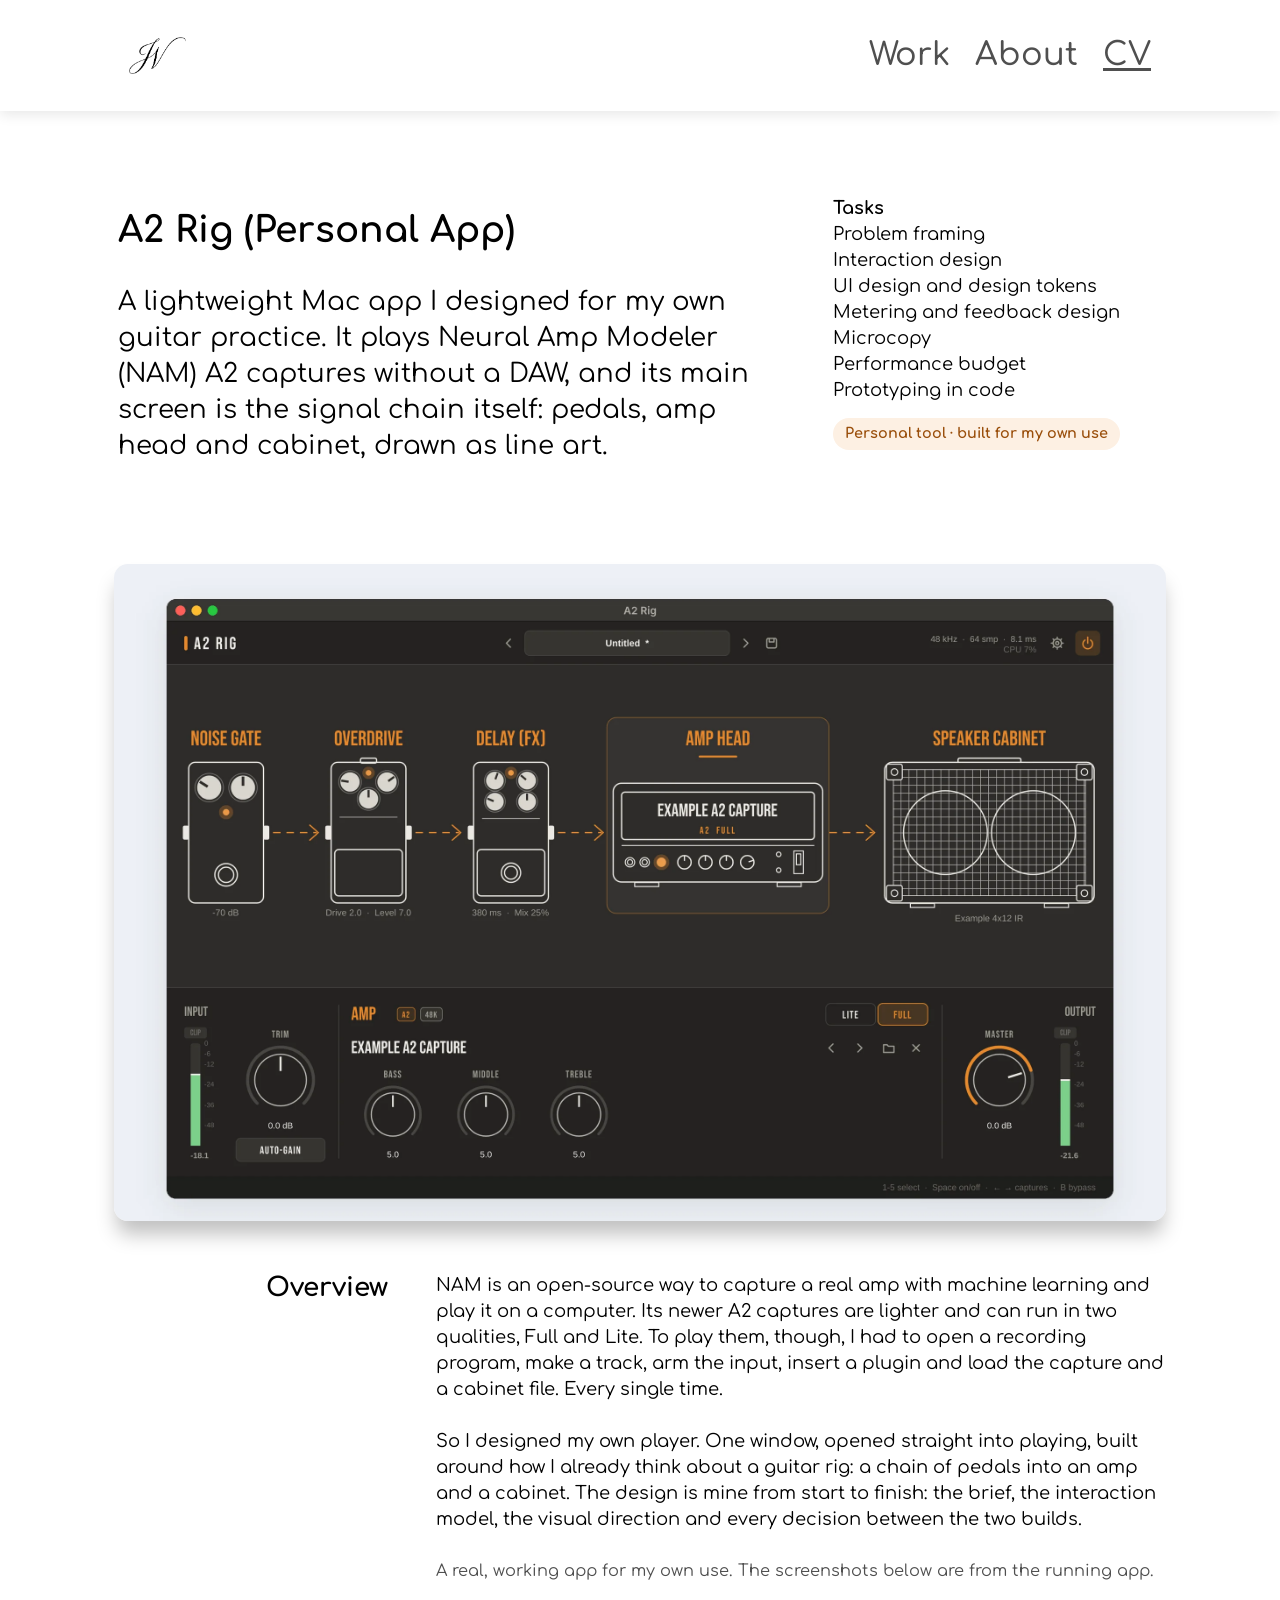
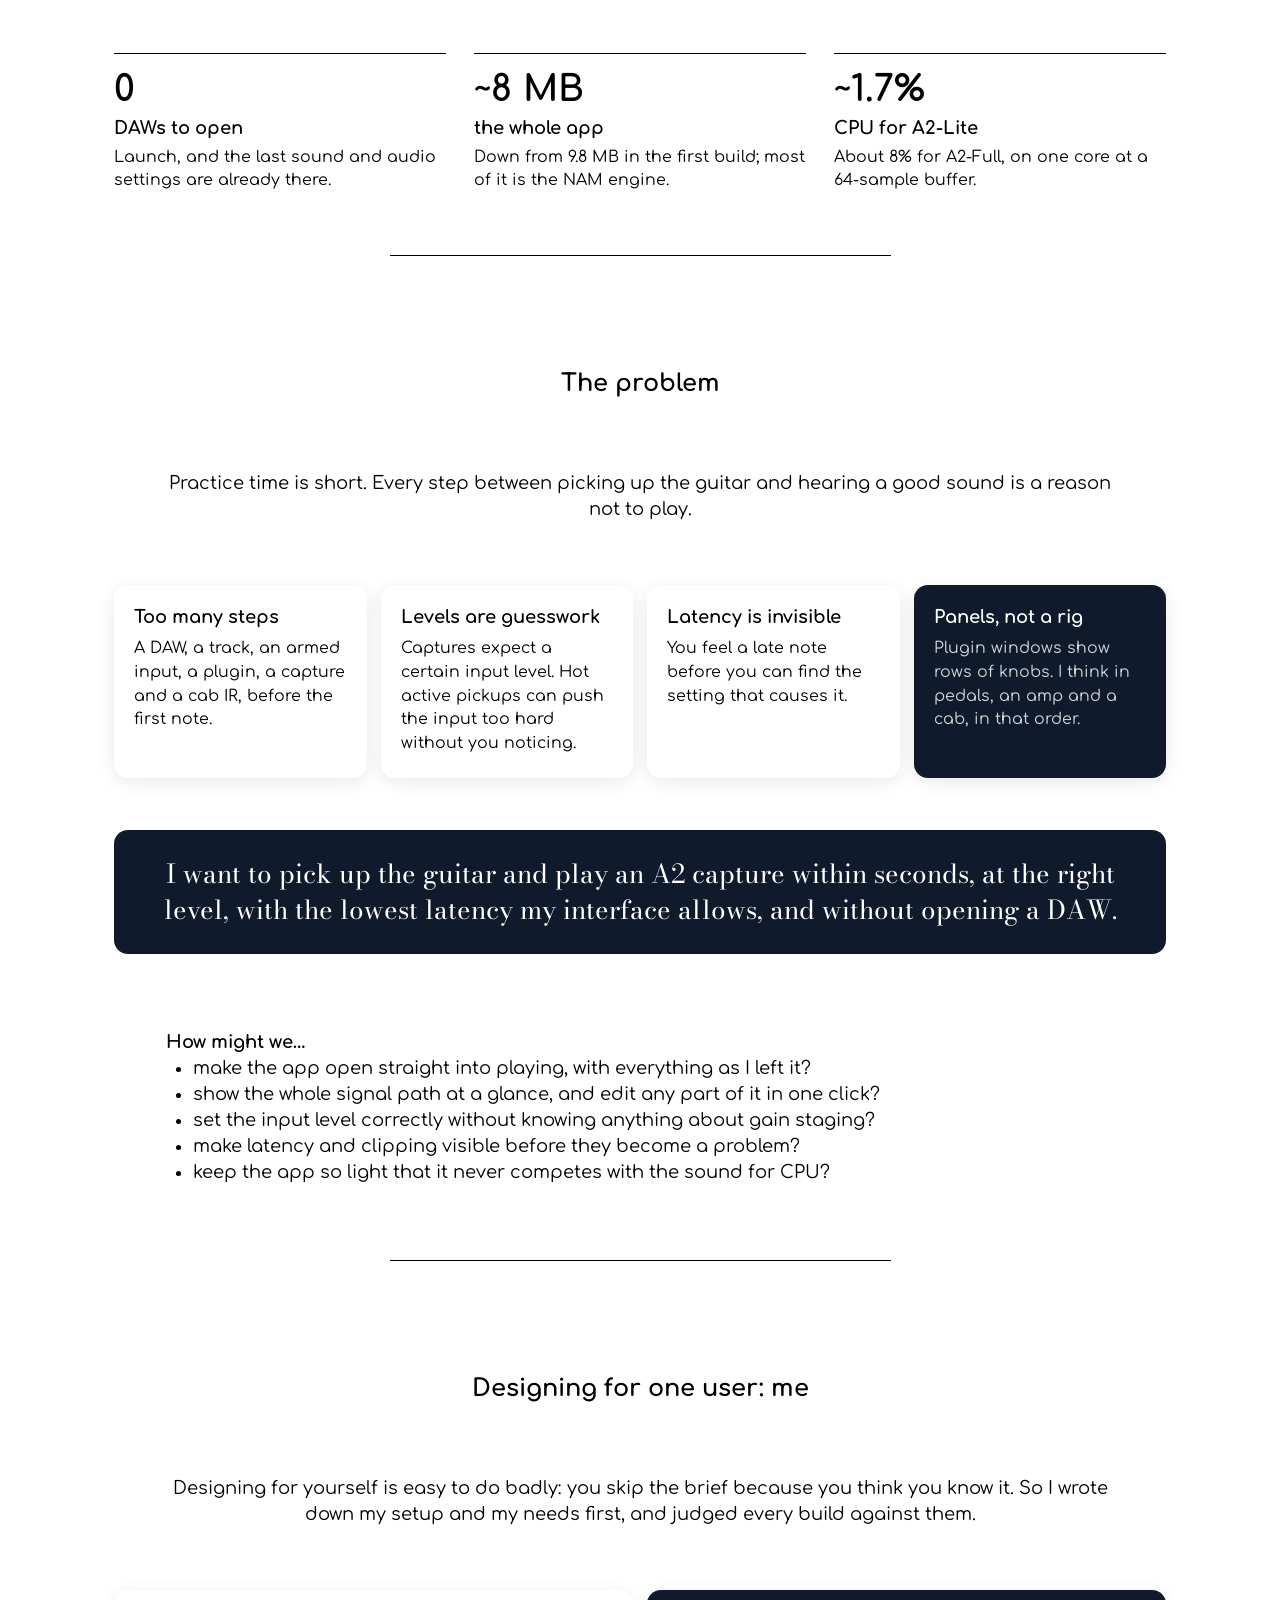
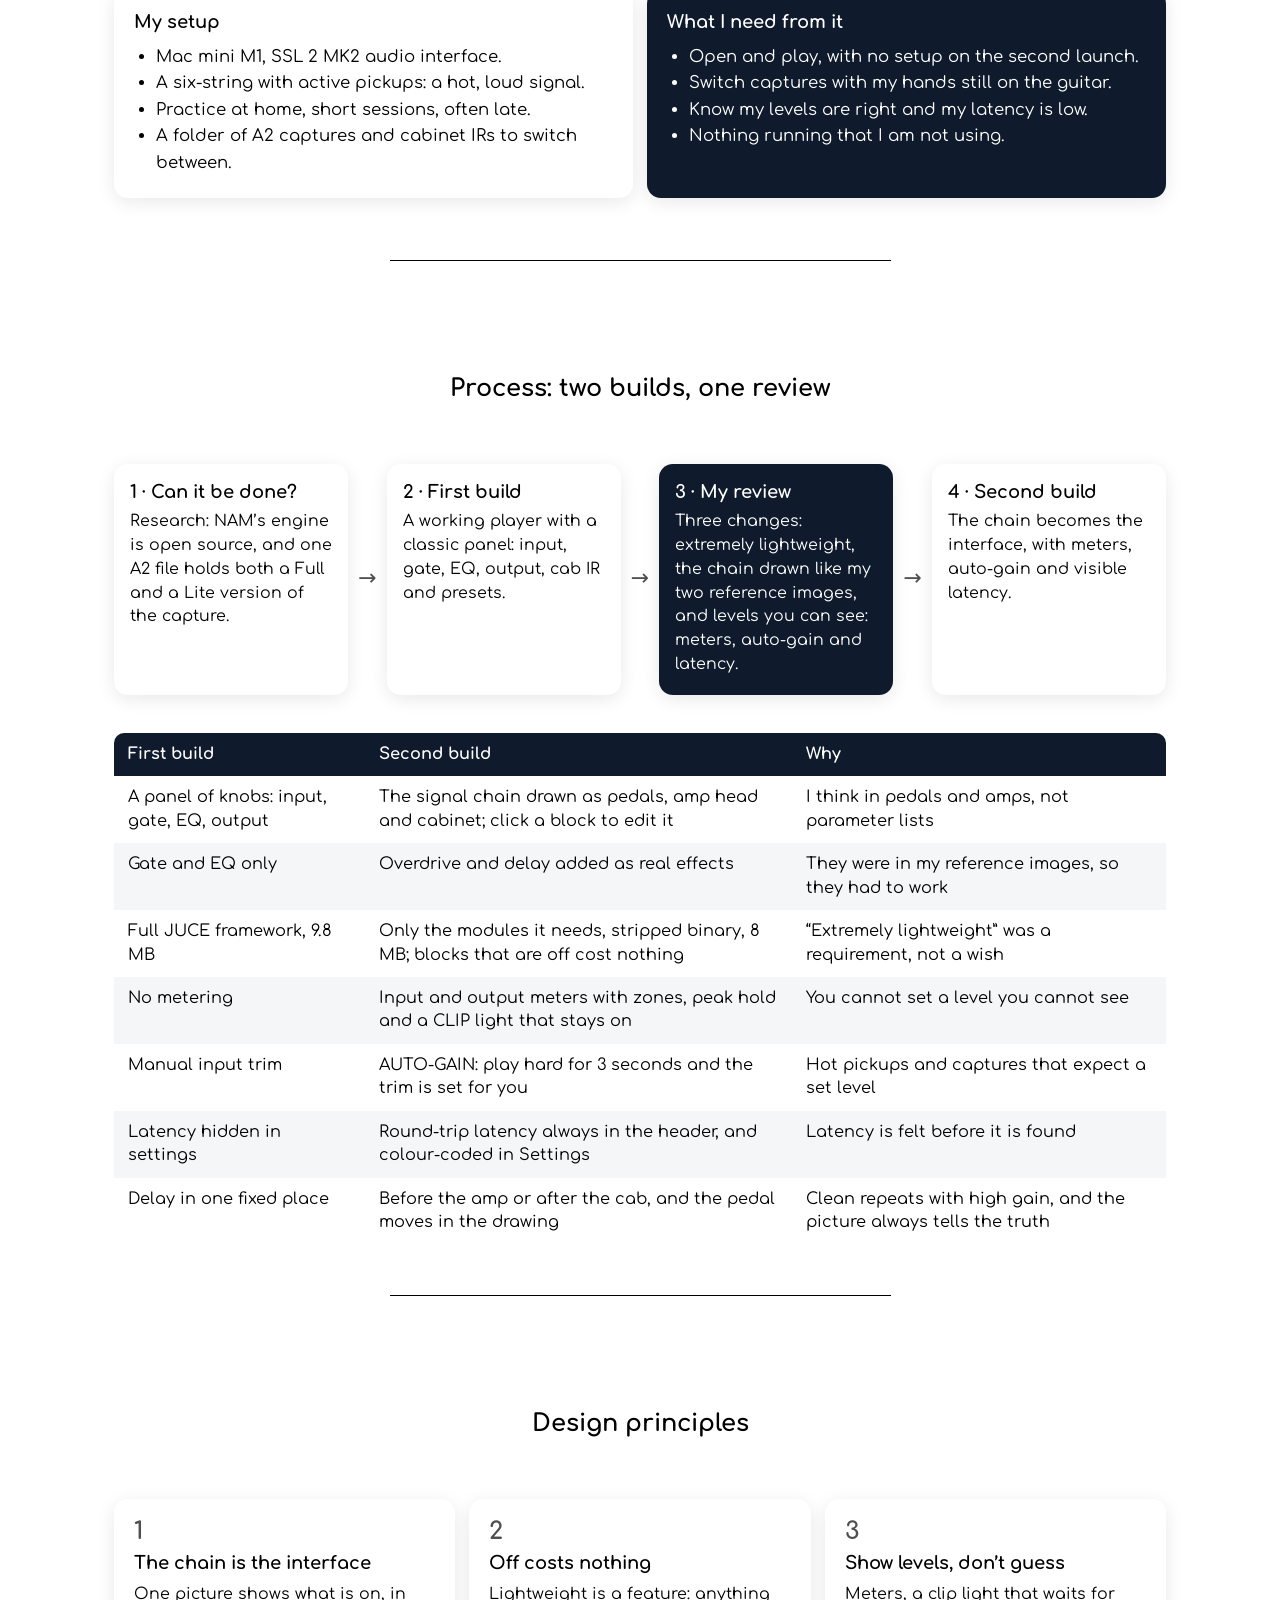
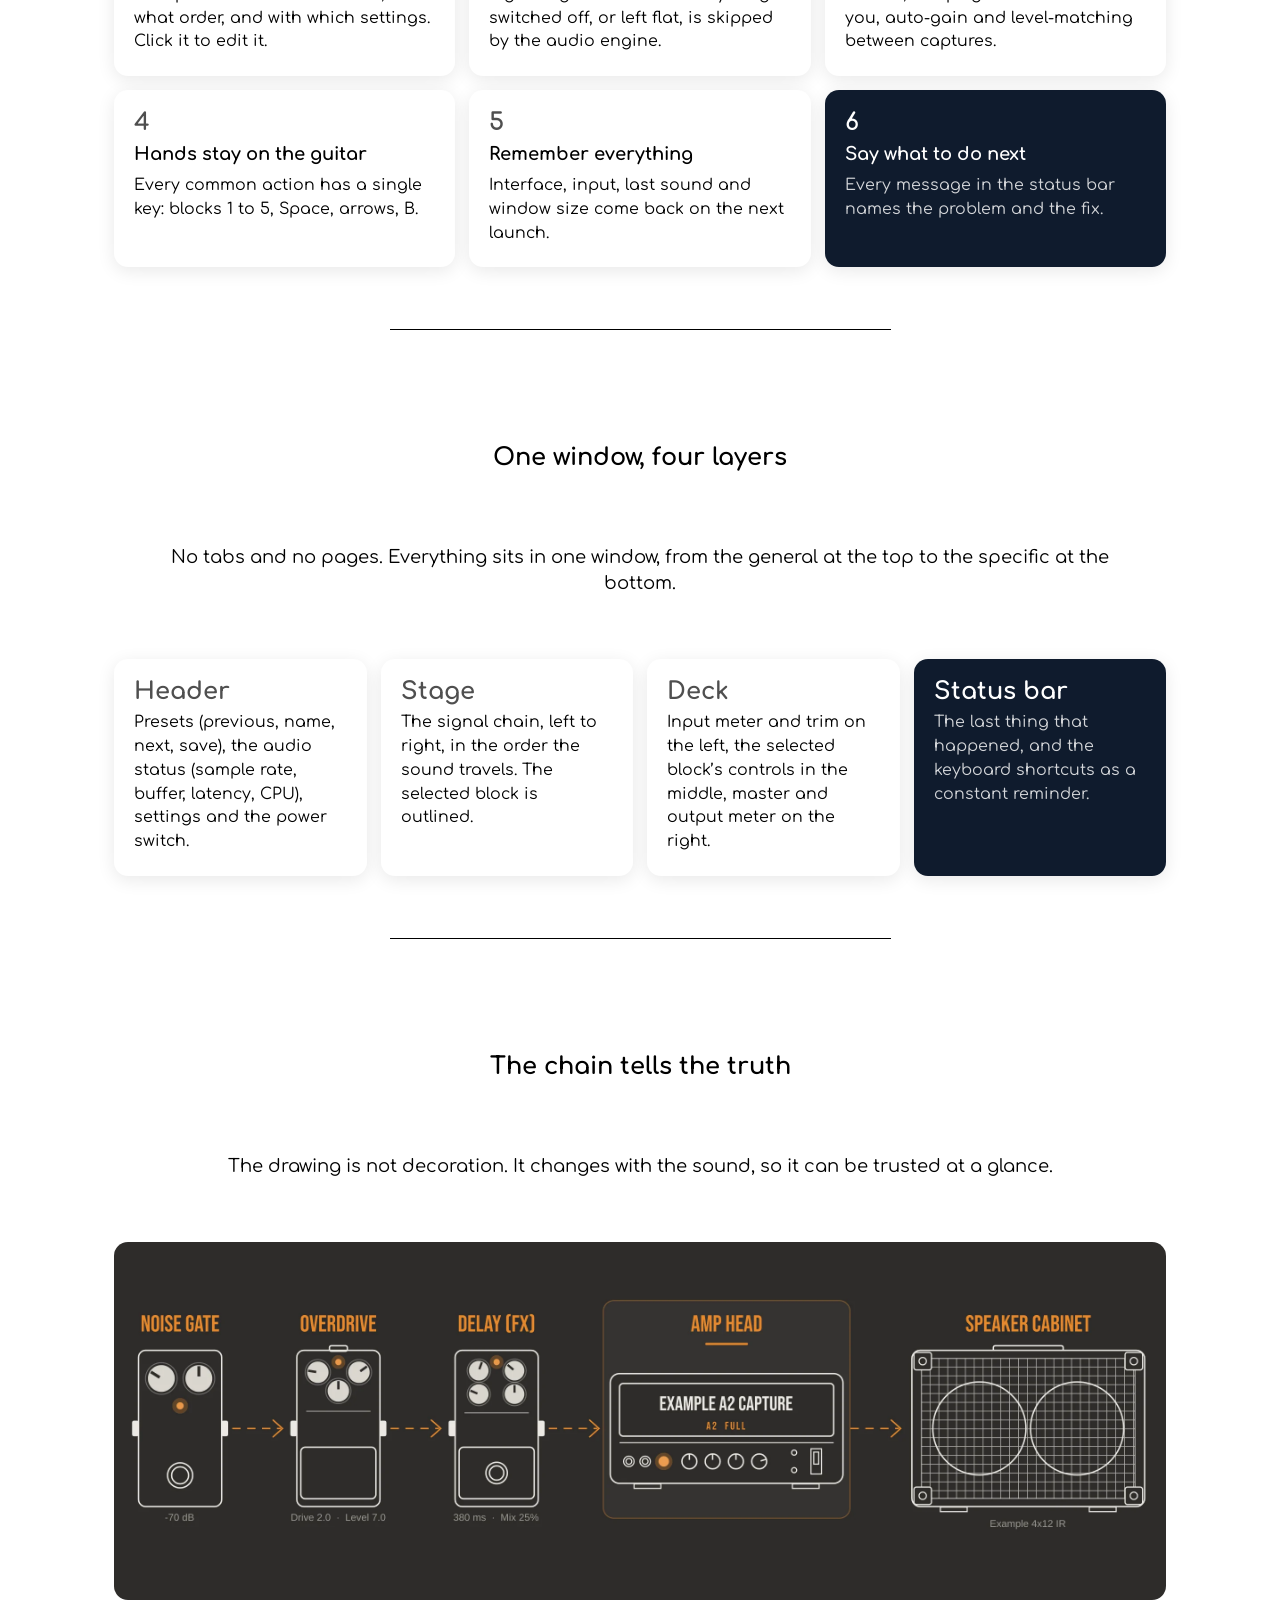
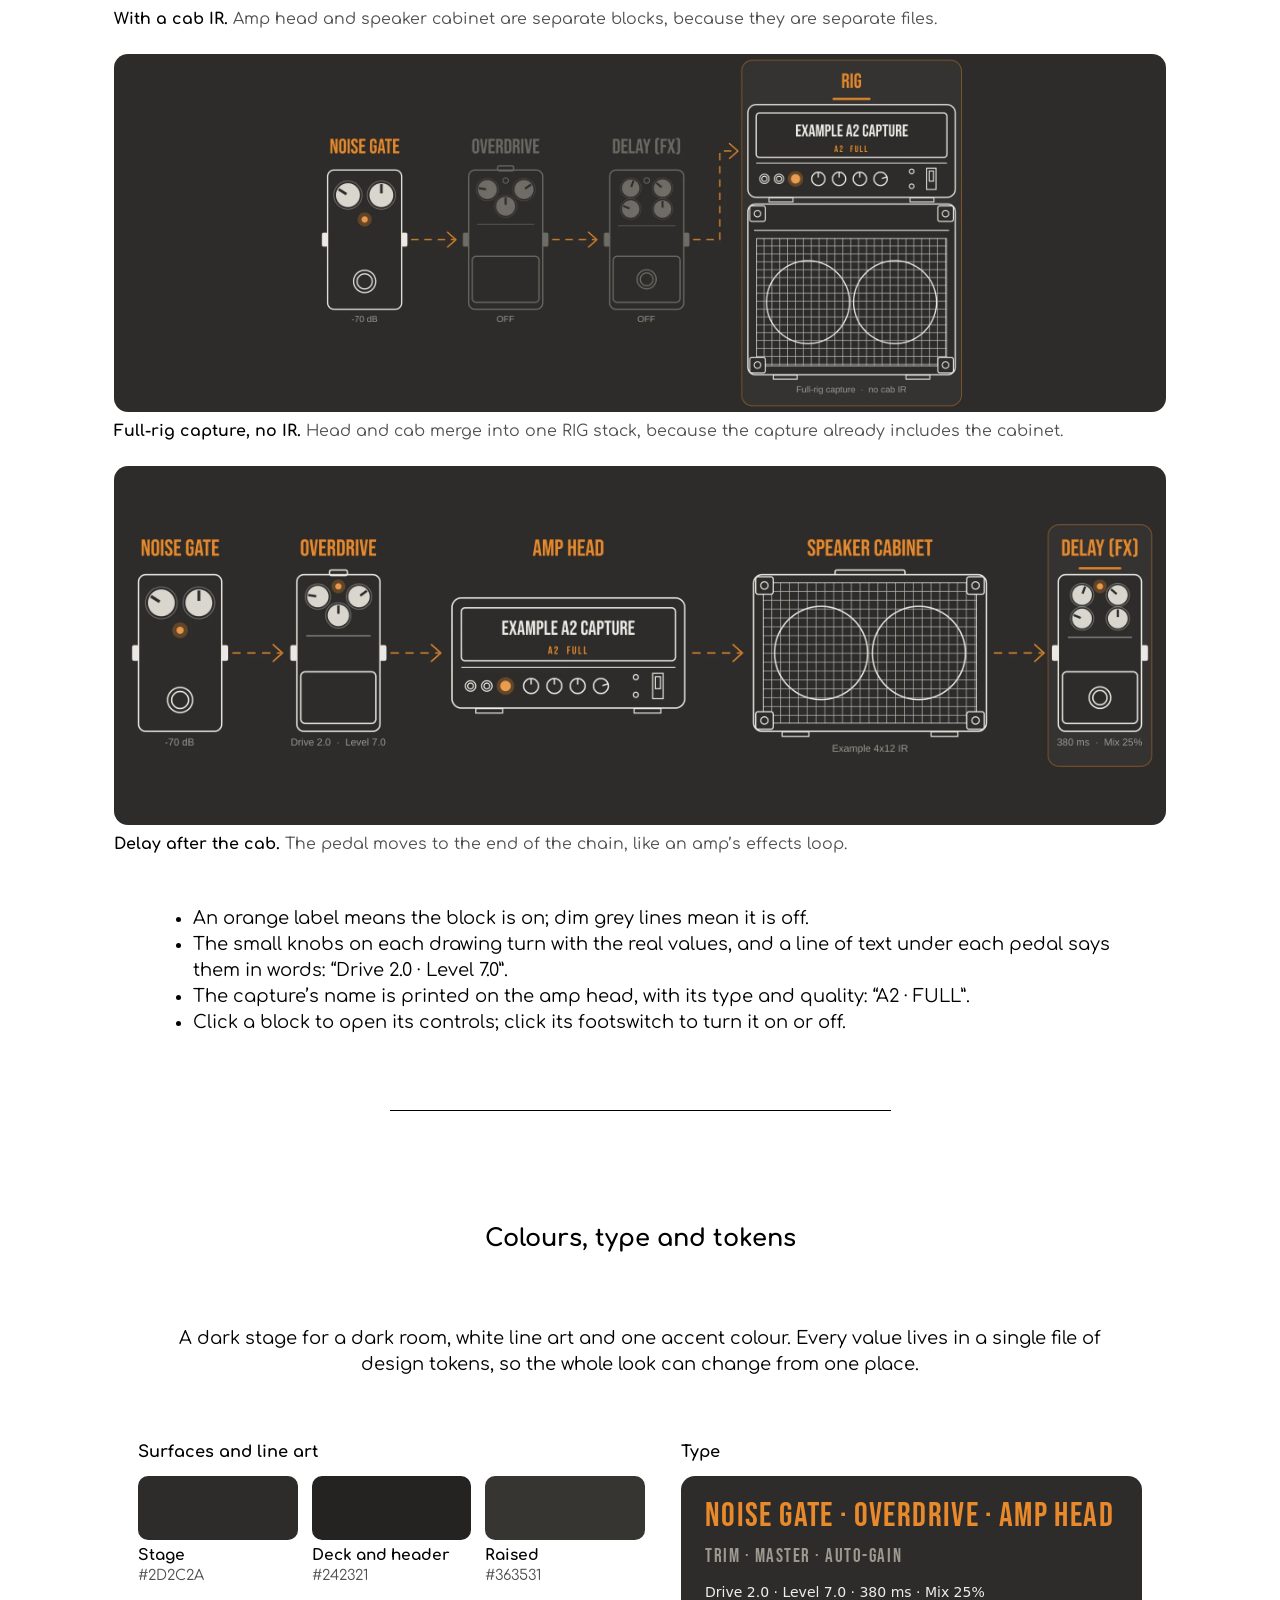
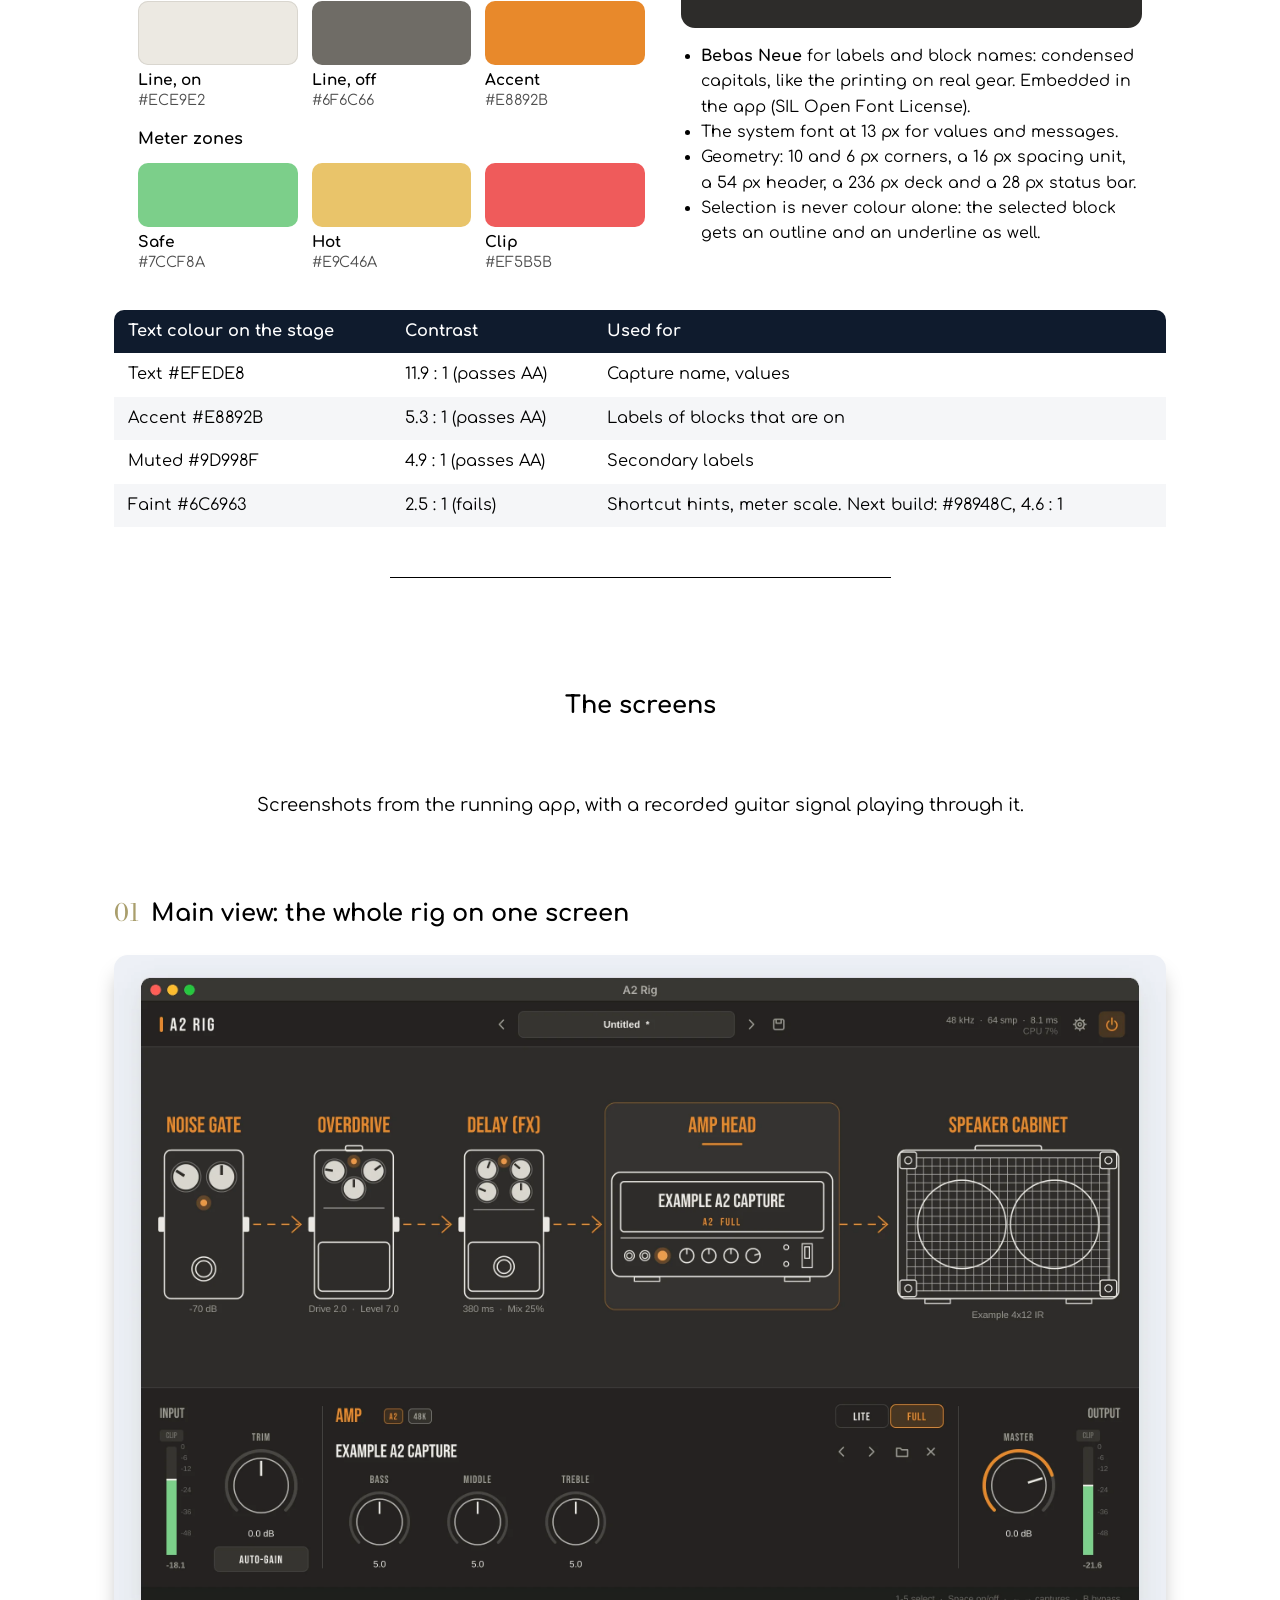
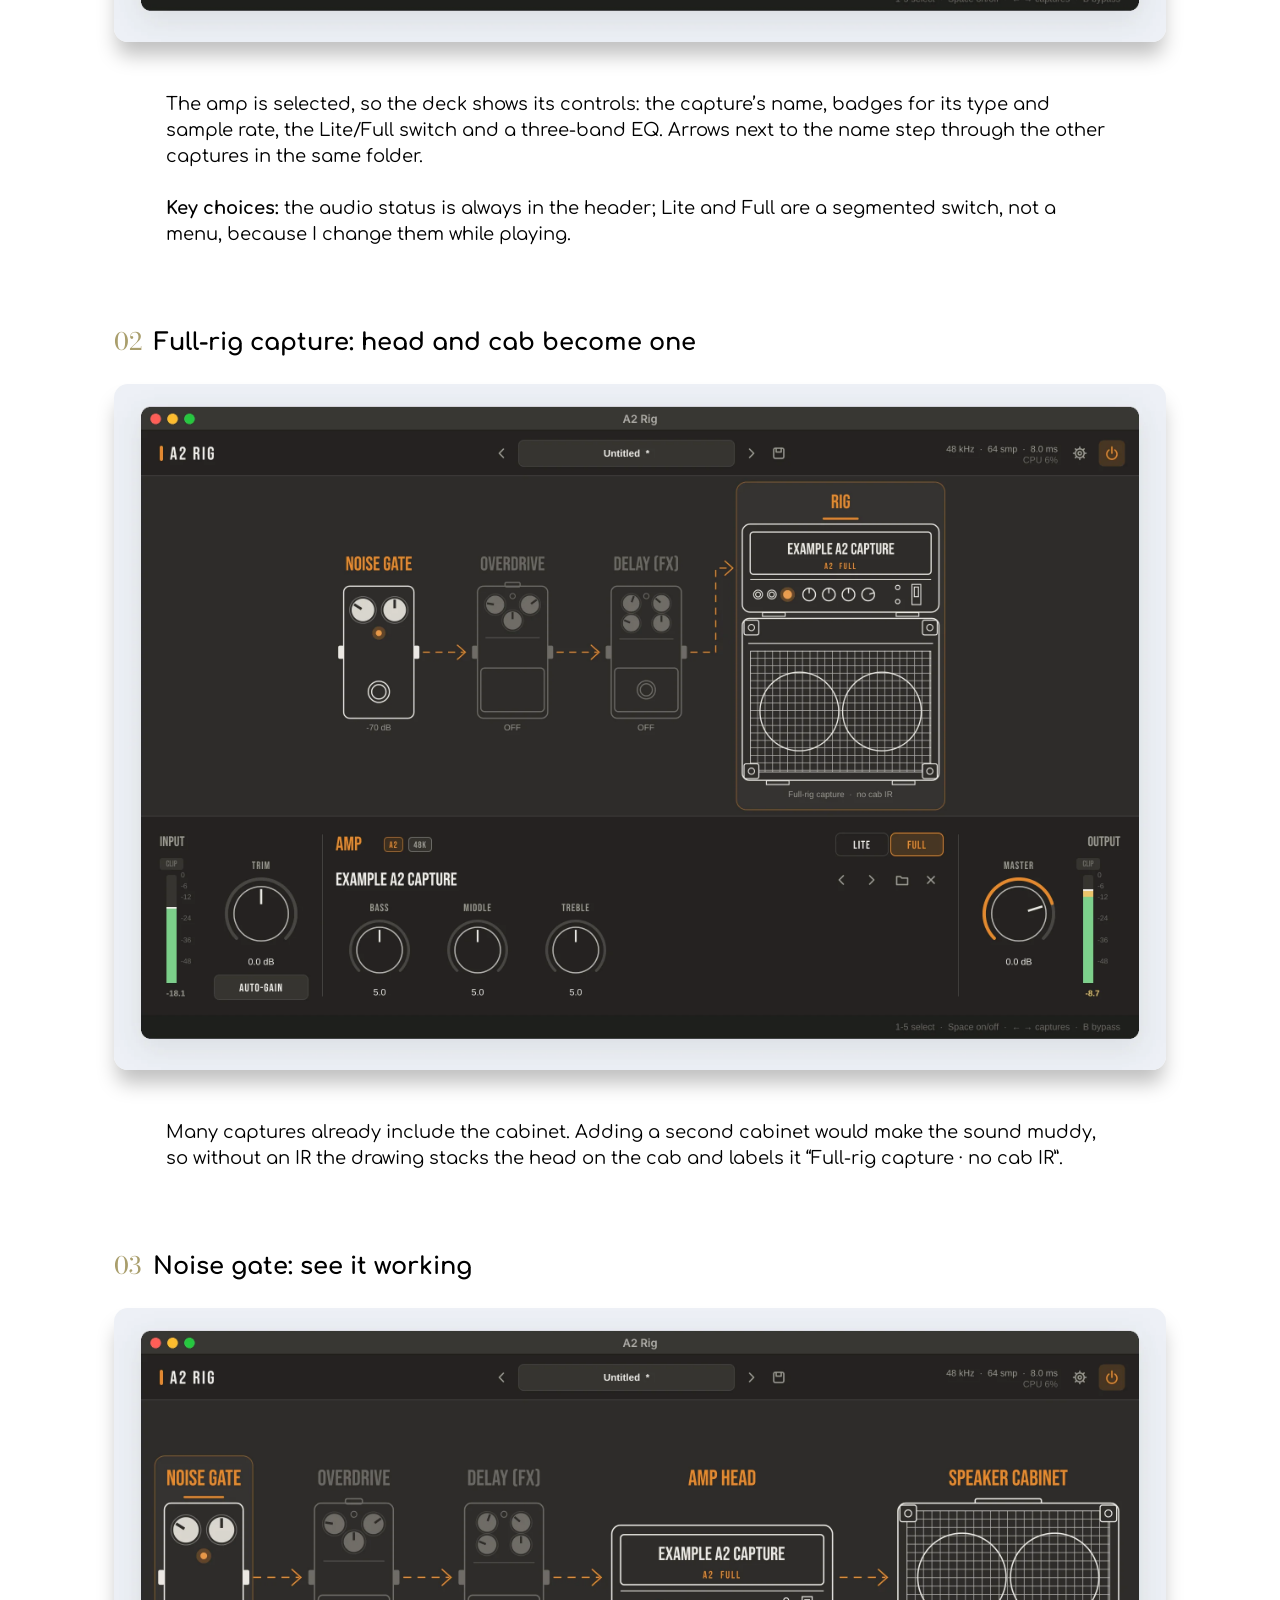
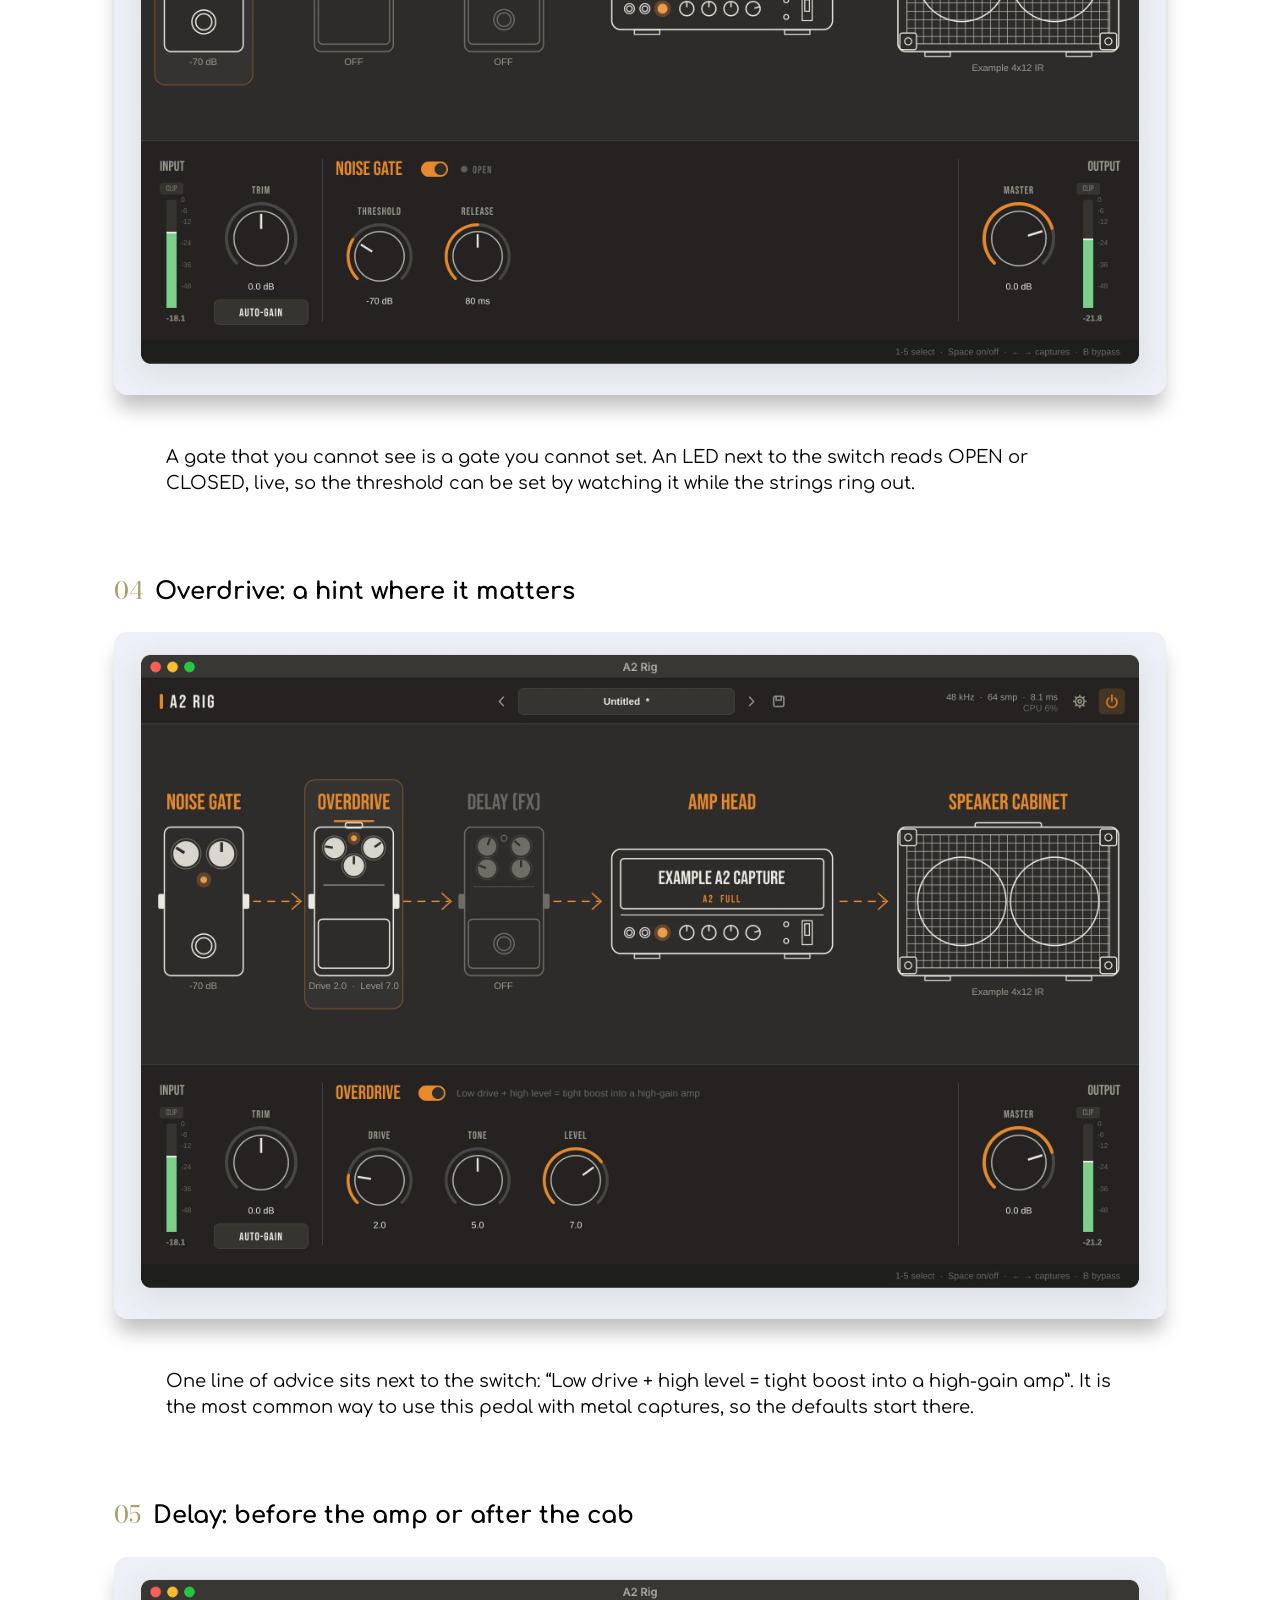
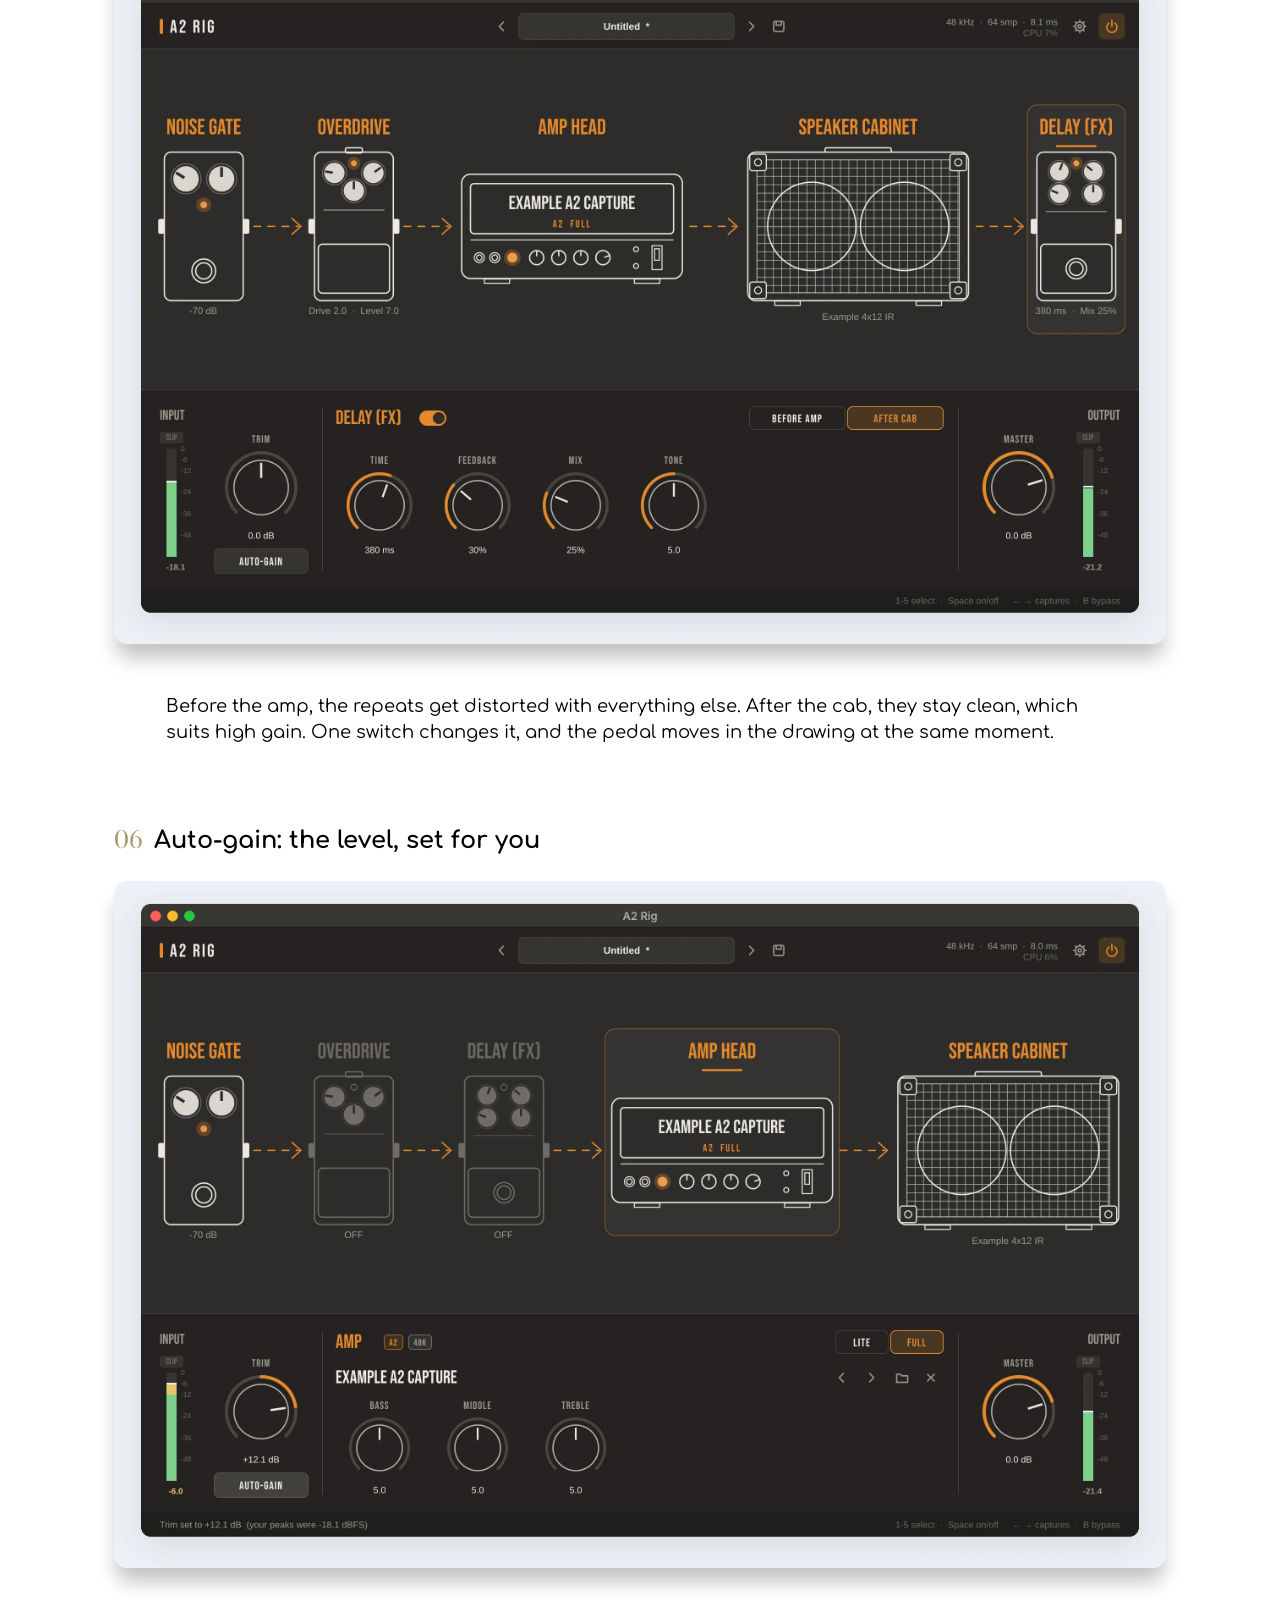
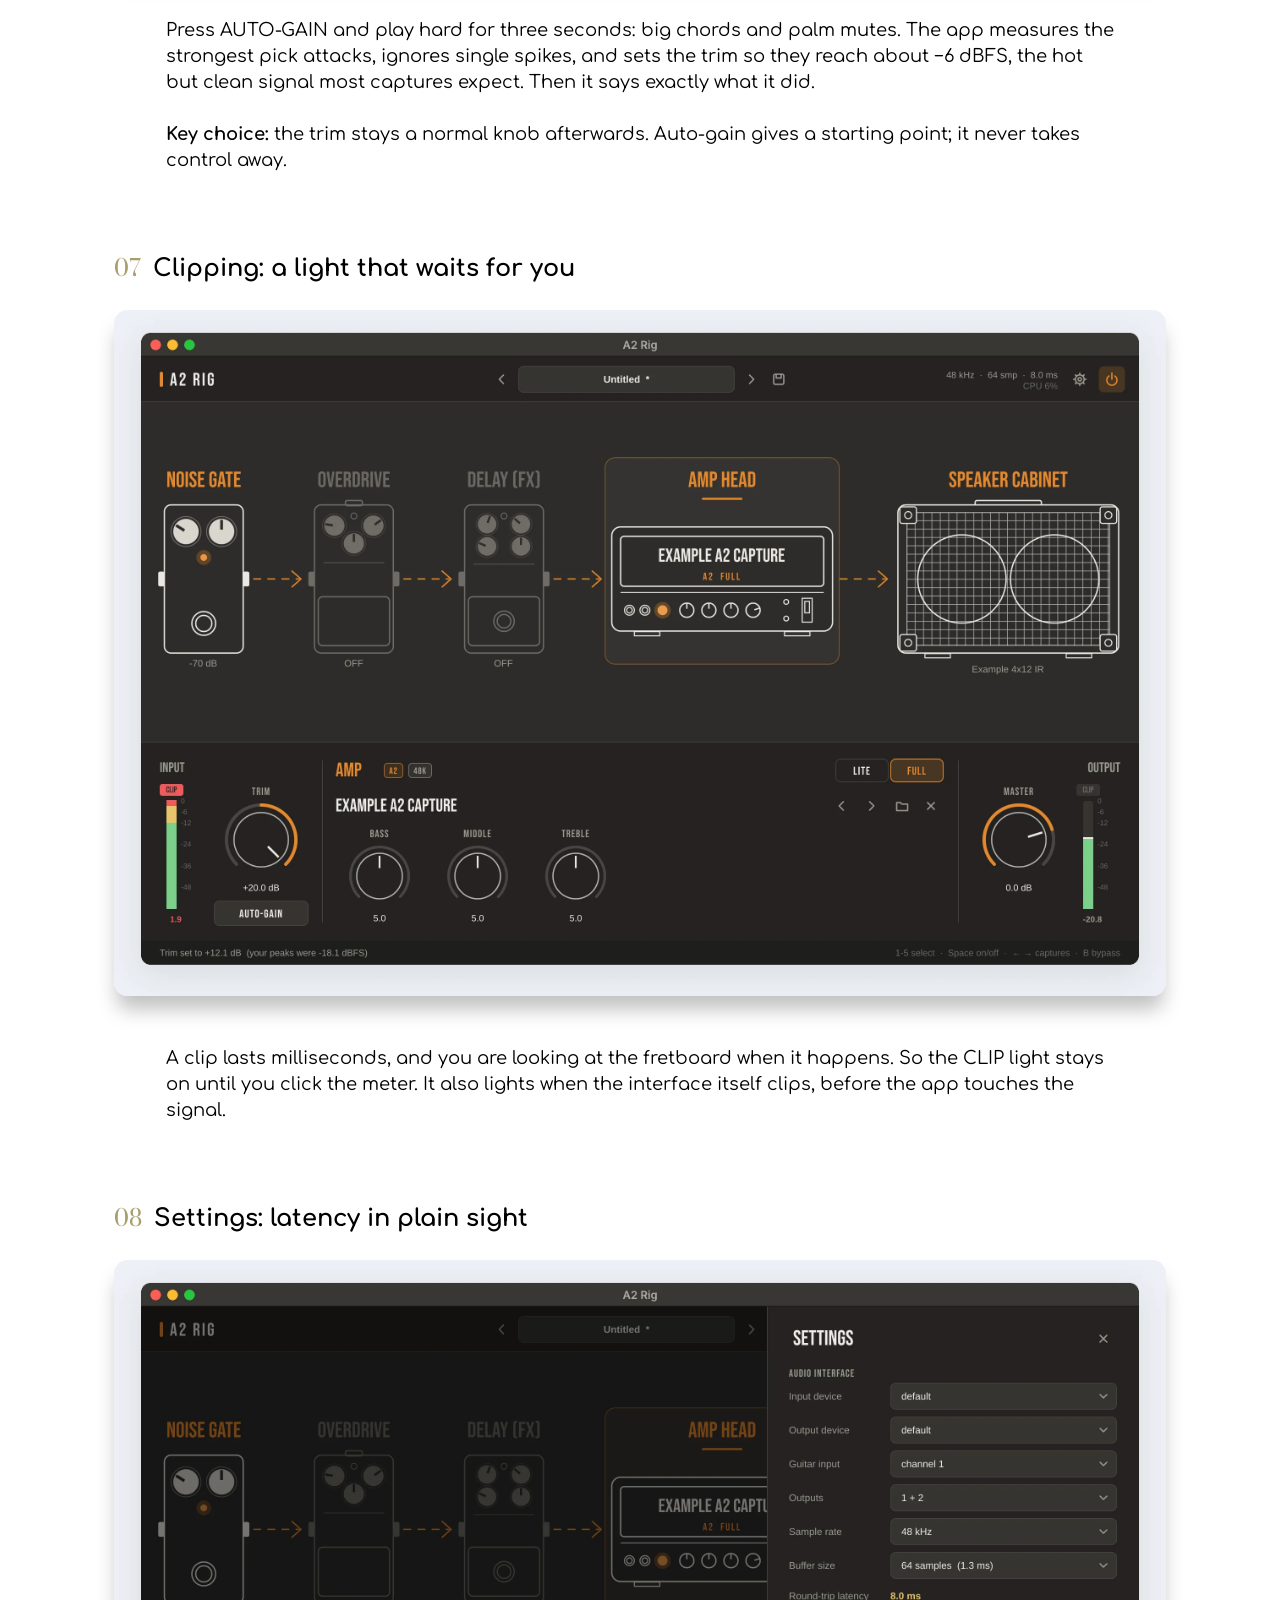
==== commit 65d2396f: "A2 Rig: credit the design to me, remove the Gemini mention Co-Authored-By: Claude Opus 5.5 <noreply@" ====
--- a/a2-rig.html
+++ b/a2-rig.html
@@ -48,7 +48,7 @@
         <li>Metering and feedback design</li>
         <li>Microcopy</li>
         <li>Performance budget</li>
-        <li>Prototyping in code with AI</li>
+        <li>Prototyping in code</li>
       </ul>
       <p class="a2-tag">Personal tool · built for my own use</p>
     </div>
@@ -60,7 +60,7 @@
     <h2 class="overview__label" id="ov">Overview</h2>
     <div class="overview__text">
       <p>NAM is an open-source way to capture a real amp with machine learning and play it on a computer. Its newer A2 captures are lighter and can run in two qualities, Full and Lite. To play them, though, I had to open a recording program, make a track, arm the input, insert a plugin and load the capture and a cabinet file. Every single time.</p>
-      <p>So I designed my own player. One window, opened straight into playing, built around how I already think about a guitar rig: a chain of pedals into an amp and a cabinet. I set the requirements, reviewed every build and drove two rounds of design; the code was written with AI.</p>
+      <p>So I designed my own player. One window, opened straight into playing, built around how I already think about a guitar rig: a chain of pedals into an amp and a cabinet. The design is mine from start to finish: the brief, the interaction model, the visual direction and every decision between the two builds.</p>
       <p class="ir-muted">A real, working app for my own use. The screenshots below are from the running app.</p>
     </div>
   </section>
@@ -126,7 +126,7 @@
     <span class="sk-arrow" aria-hidden="true">→</span>
     <div class="sk-node"><h3>2 · First build</h3><p>A working player with a classic panel: input, gate, EQ, output, cab IR and presets.</p></div>
     <span class="sk-arrow" aria-hidden="true">→</span>
-    <div class="sk-node sk-node--dark"><h3>3 · My review</h3><p>Three changes: extremely lightweight, the chain drawn like my two reference images, and ideas from a conversation with Gemini.</p></div>
+    <div class="sk-node sk-node--dark"><h3>3 · My review</h3><p>Three changes: extremely lightweight, the chain drawn like my two reference images, and levels you can see: meters, auto-gain and latency.</p></div>
     <span class="sk-arrow" aria-hidden="true">→</span>
     <div class="sk-node"><h3>4 · Second build</h3><p>The chain becomes the interface, with meters, auto-gain and visible latency.</p></div>
   </div>
@@ -395,8 +395,8 @@
     <p><span class="b">A drawing can be the interface.</span> Once the chain told the truth, most labels and menus were no longer needed.</p>
     <p class="sp"><span class="b">Performance is UX.</span> For an audio app, “extremely lightweight” turned into numbers I could check, and it changed what got built.</p>
     <p class="sp"><span class="b">Even a user of one needs a brief.</span> Writing my own needs down made it easy to say no to features.</p>
-    <p class="sp"><span class="b">Directing AI is still design work.</span> The first build worked but did not feel like mine. The second one did, because of the review in between.</p>
-    <p class="sp ir-muted">How this was made: I set the requirements, chose the reference images and reviewed every build. The code was written with AI (Claude), and some feature ideas came from a conversation with Gemini.</p>
+    <p class="sp"><span class="b">The review is where the design happened.</span> The first build worked but did not feel like mine. The second one did, because I took it apart and set new rules for it.</p>
+    <p class="sp ir-muted">How this was made: the design is entirely mine: the brief, the references, the interaction and visual decisions, and every review. The code was written with Claude, working from my specifications, and I tested every build.</p>
   </section>
 
   <section class="copy ir-sources">
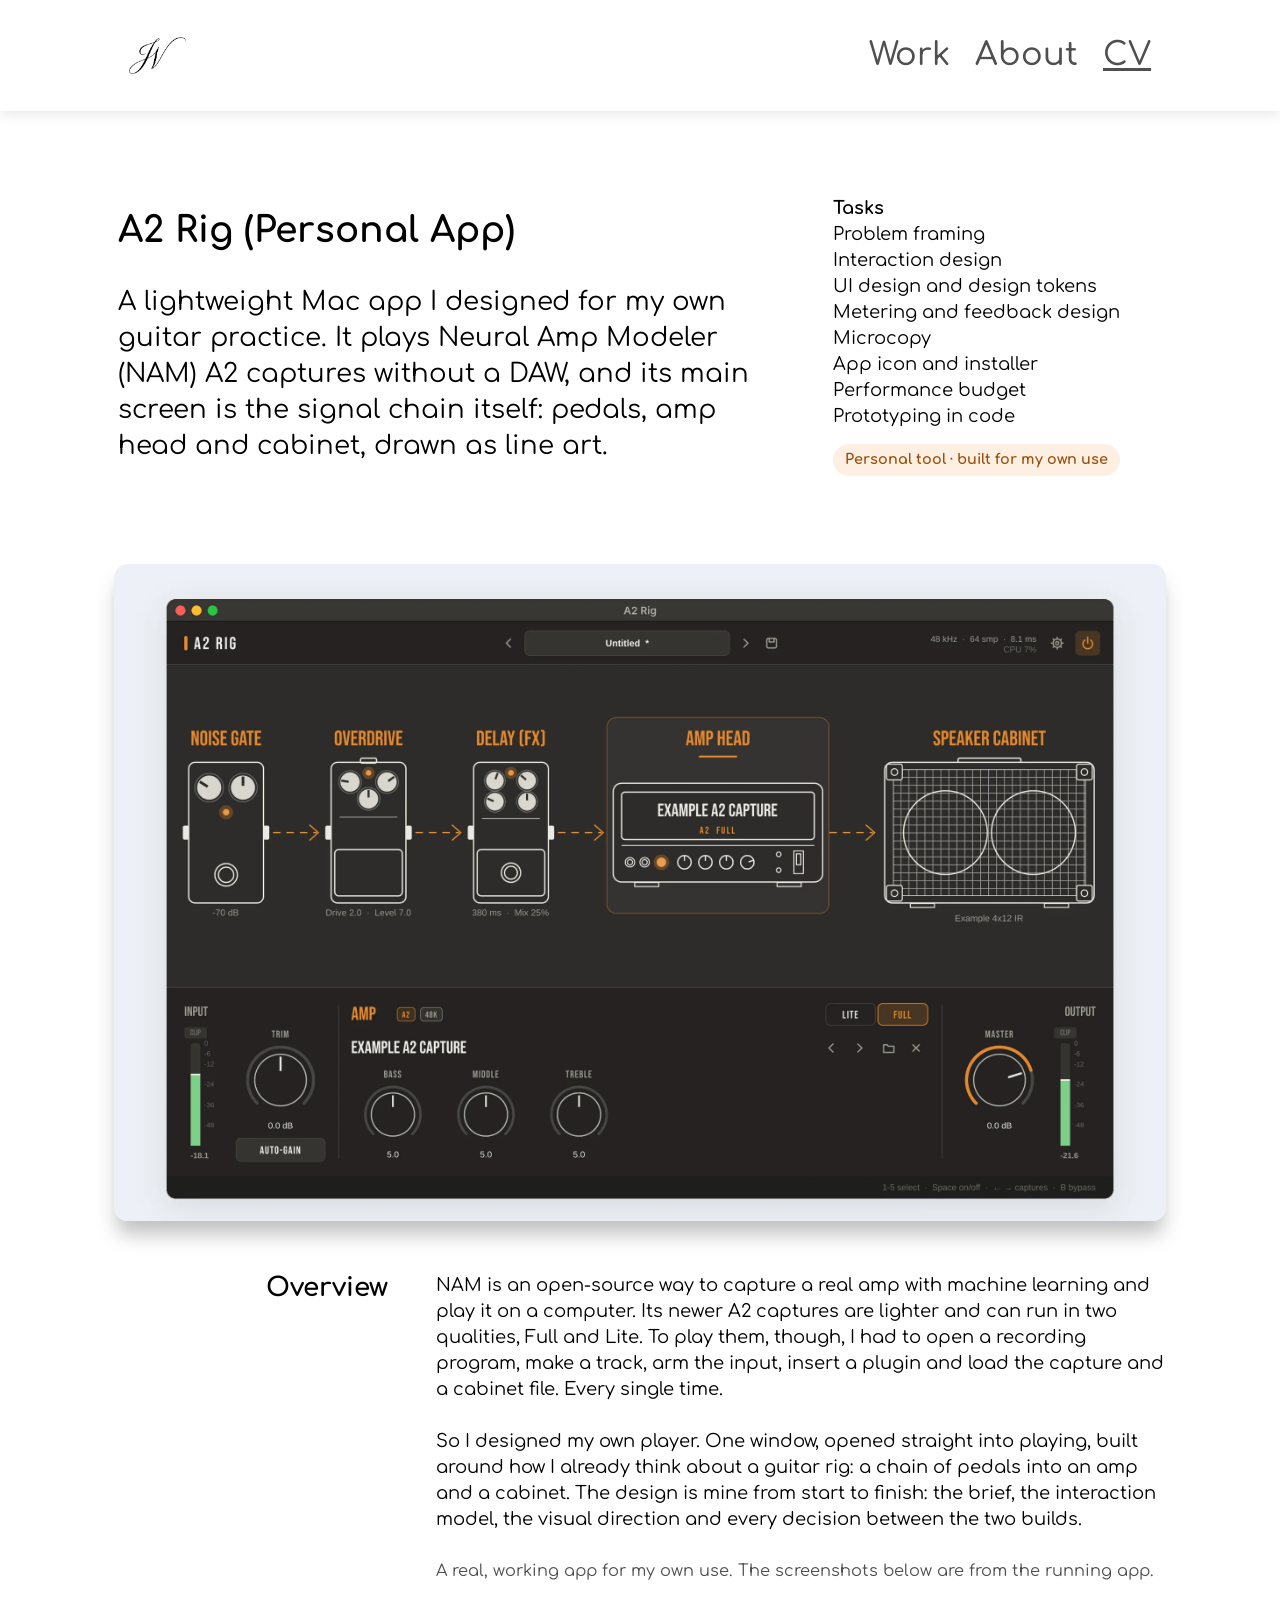
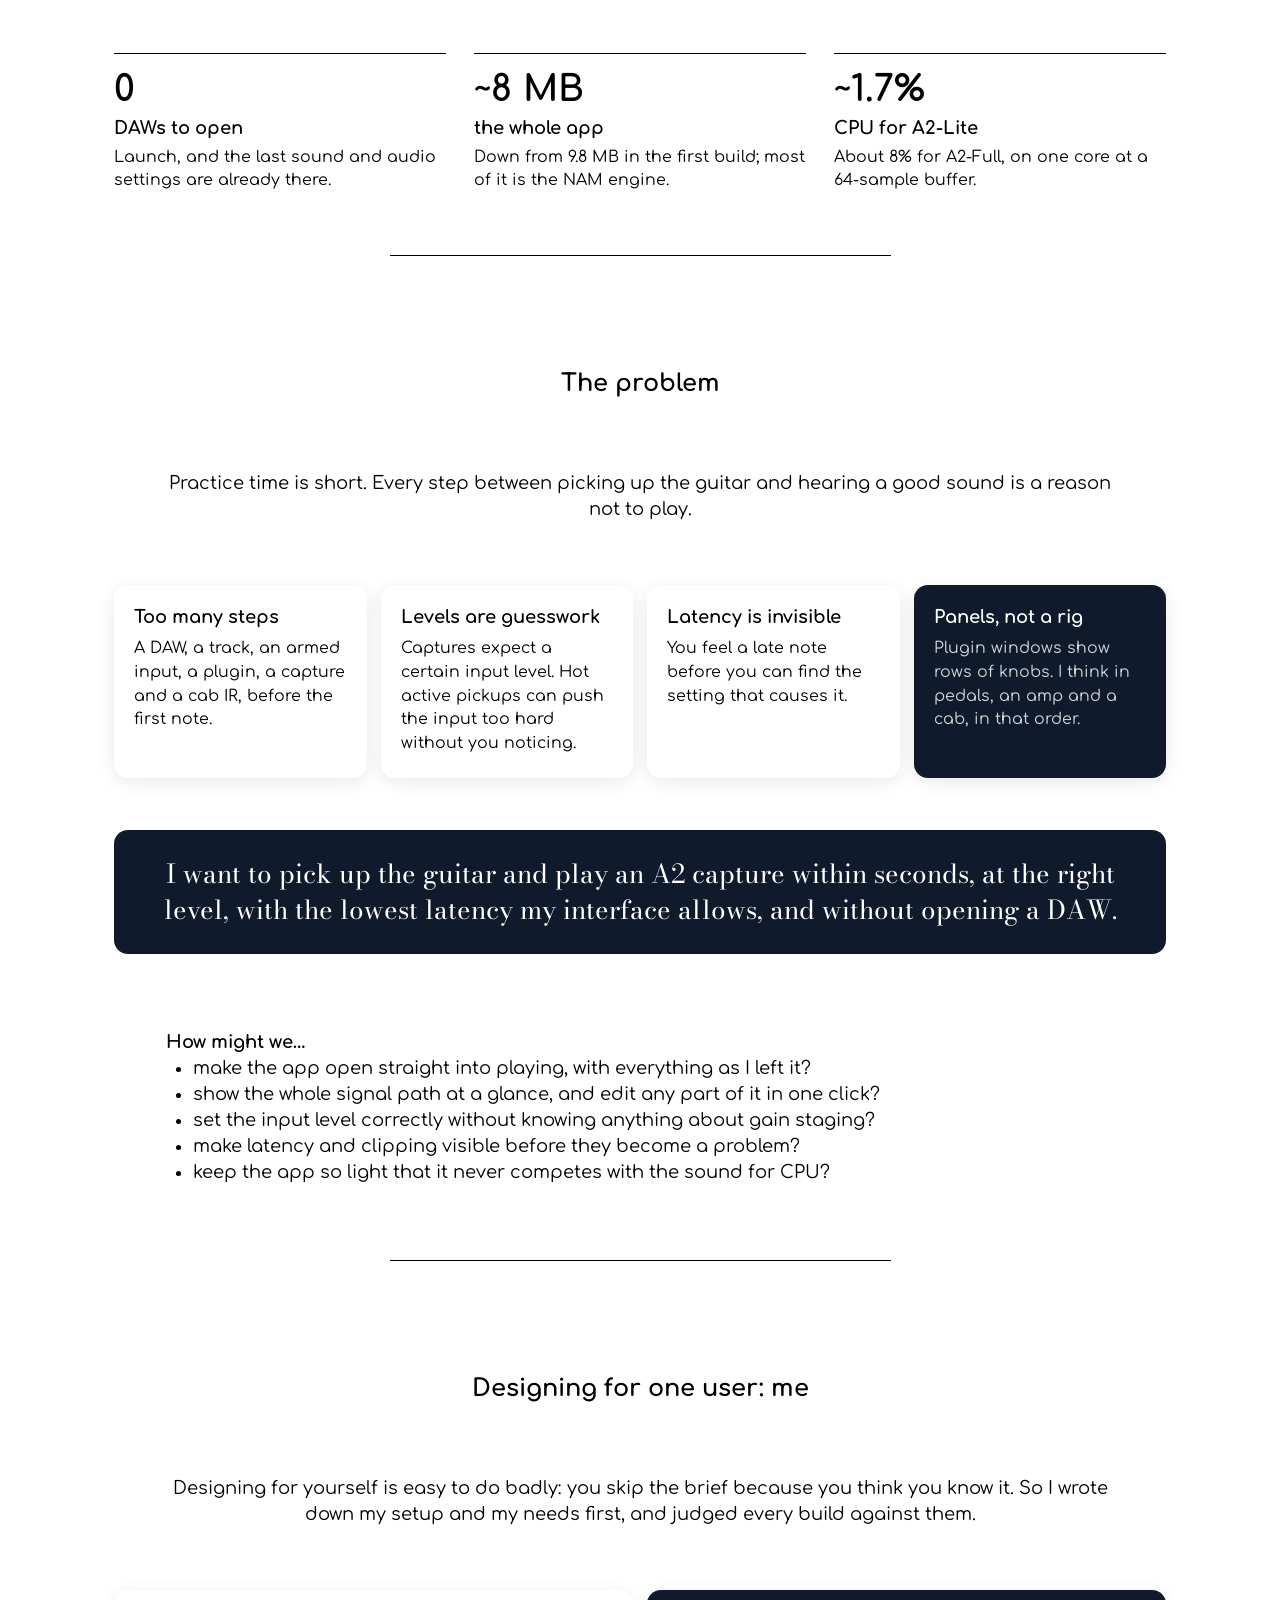
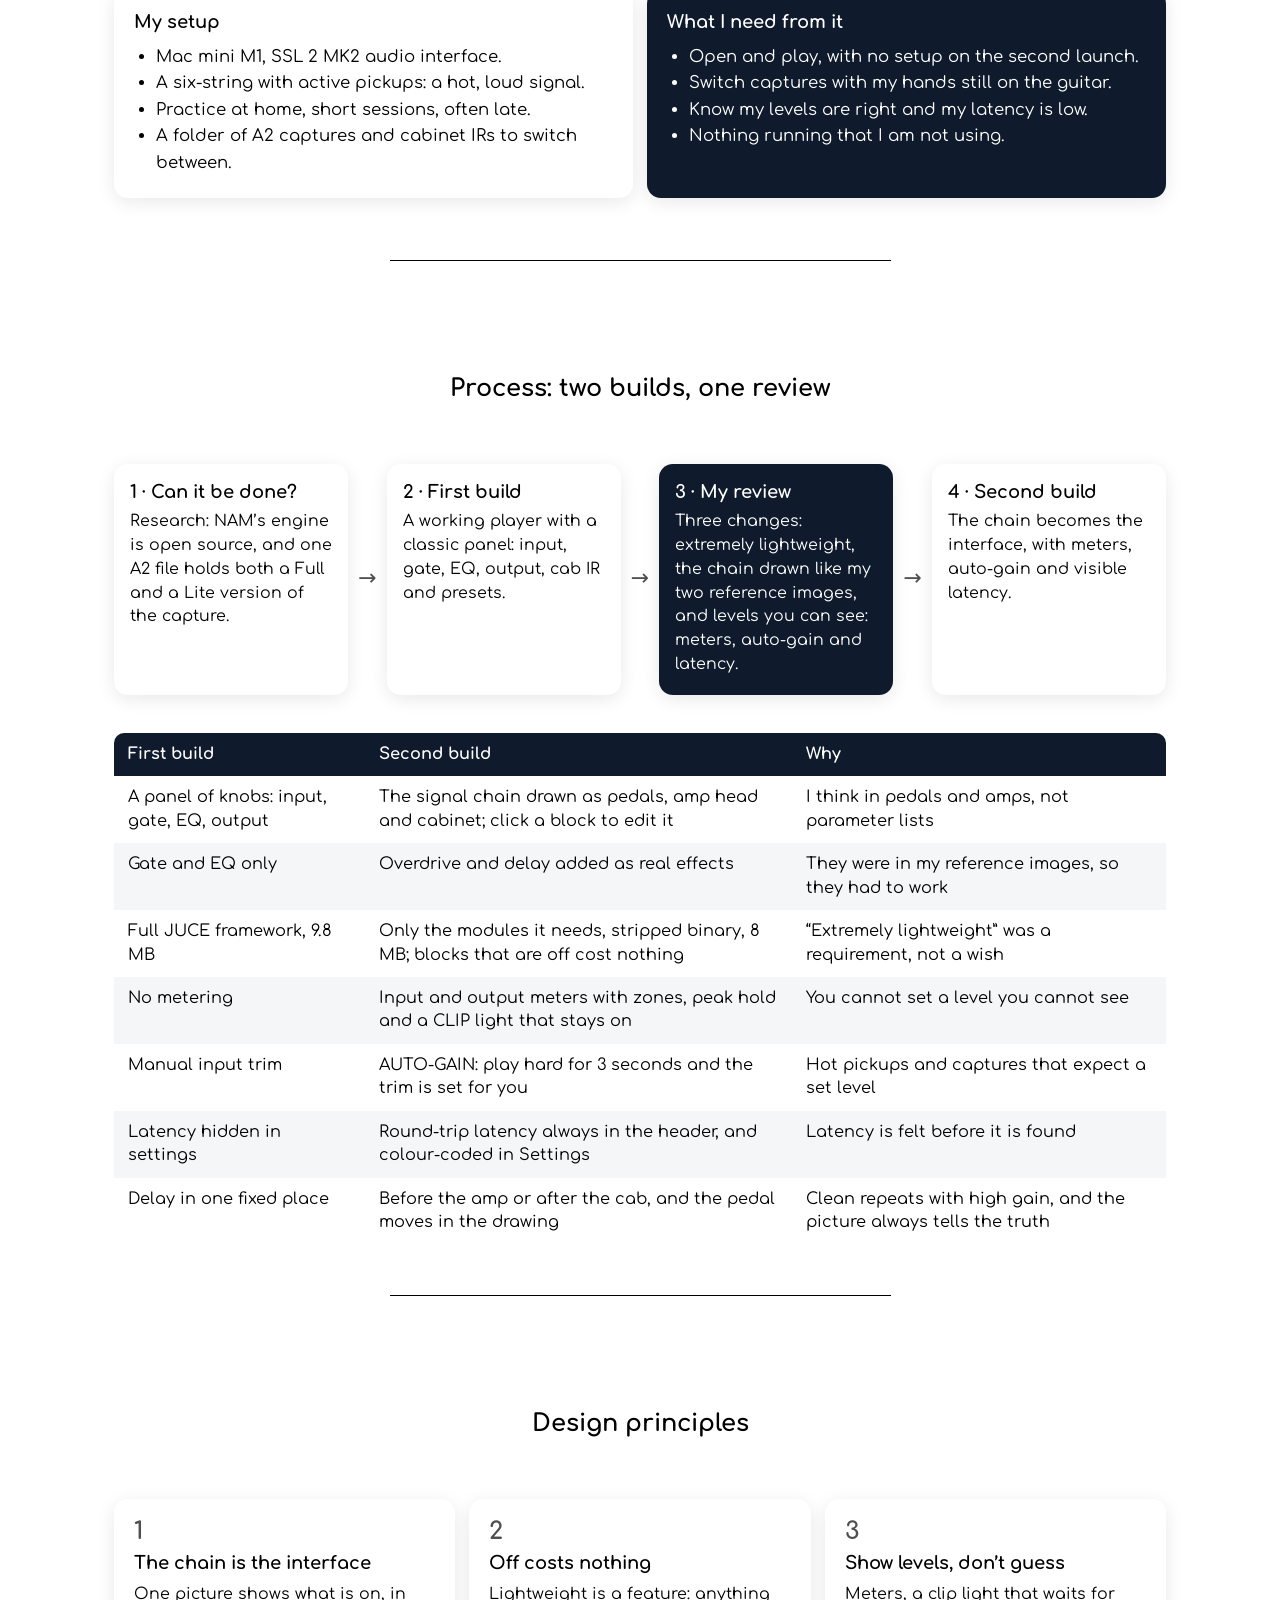
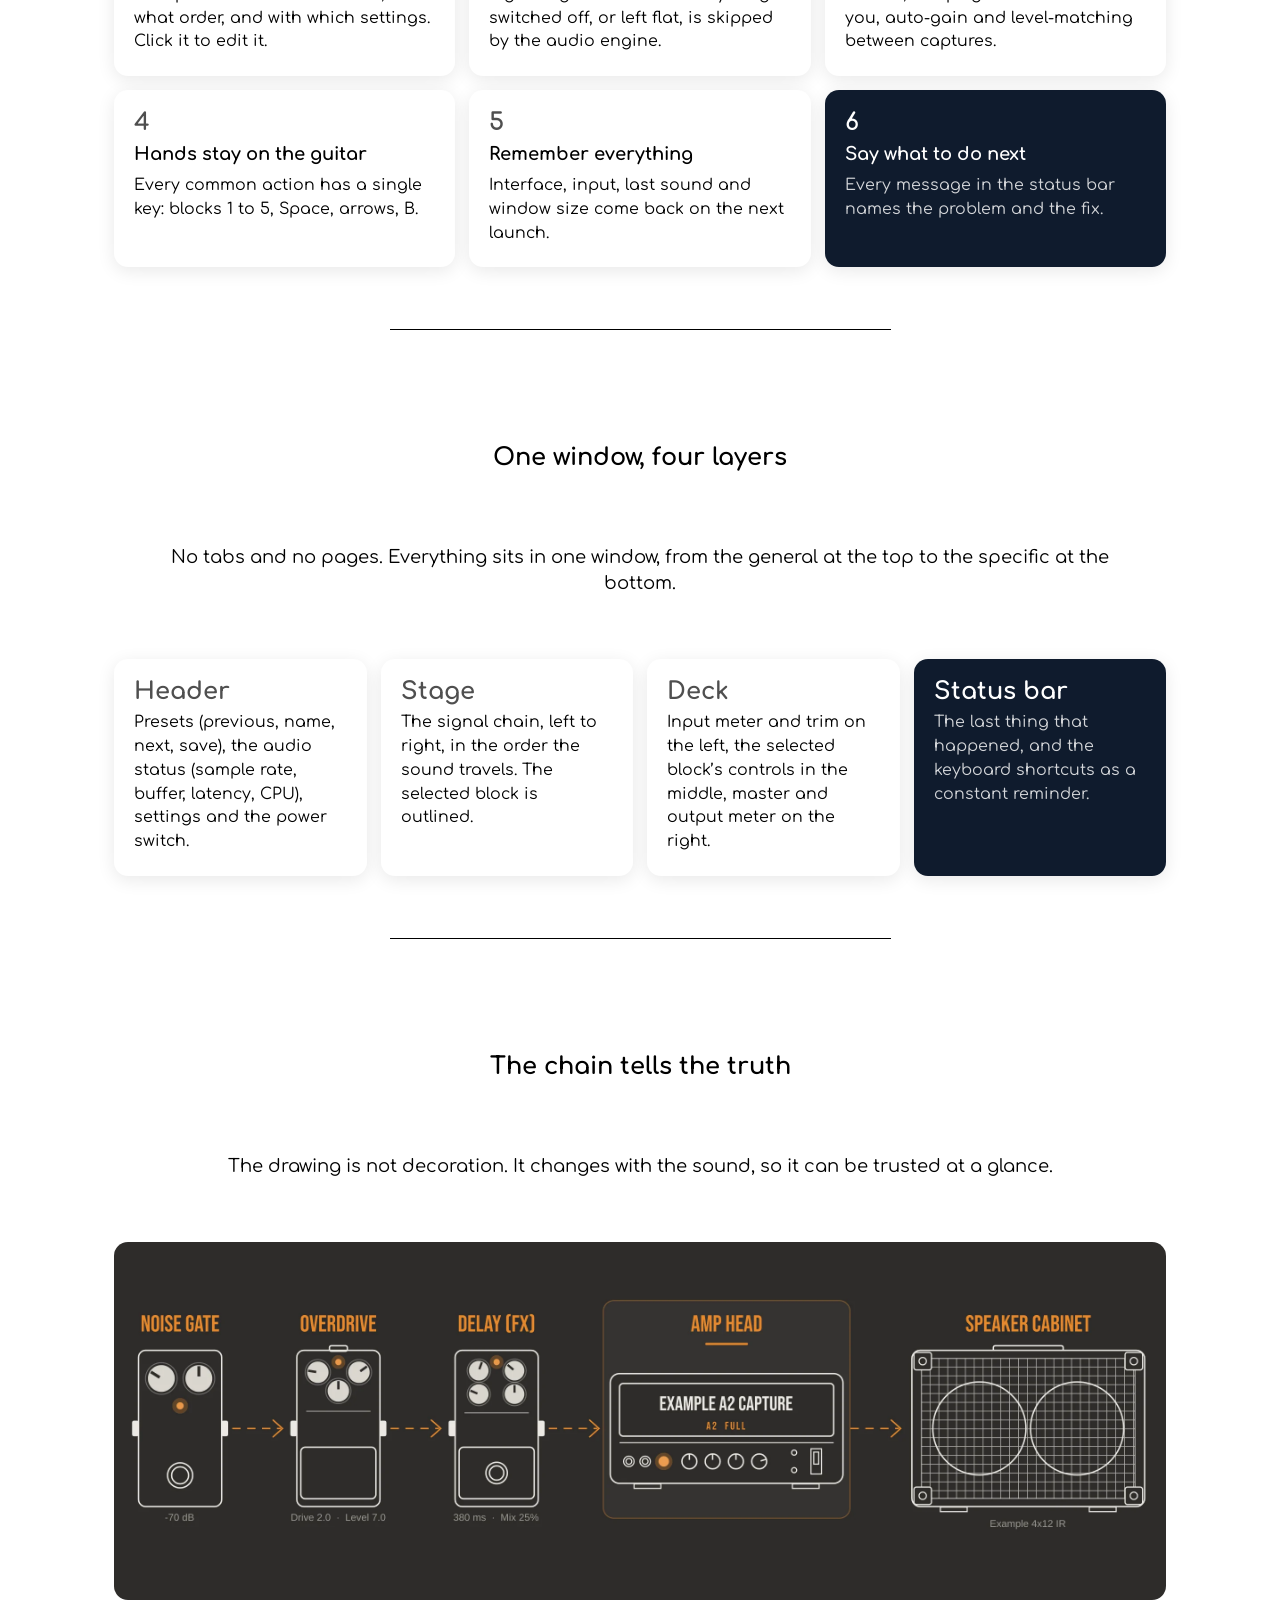
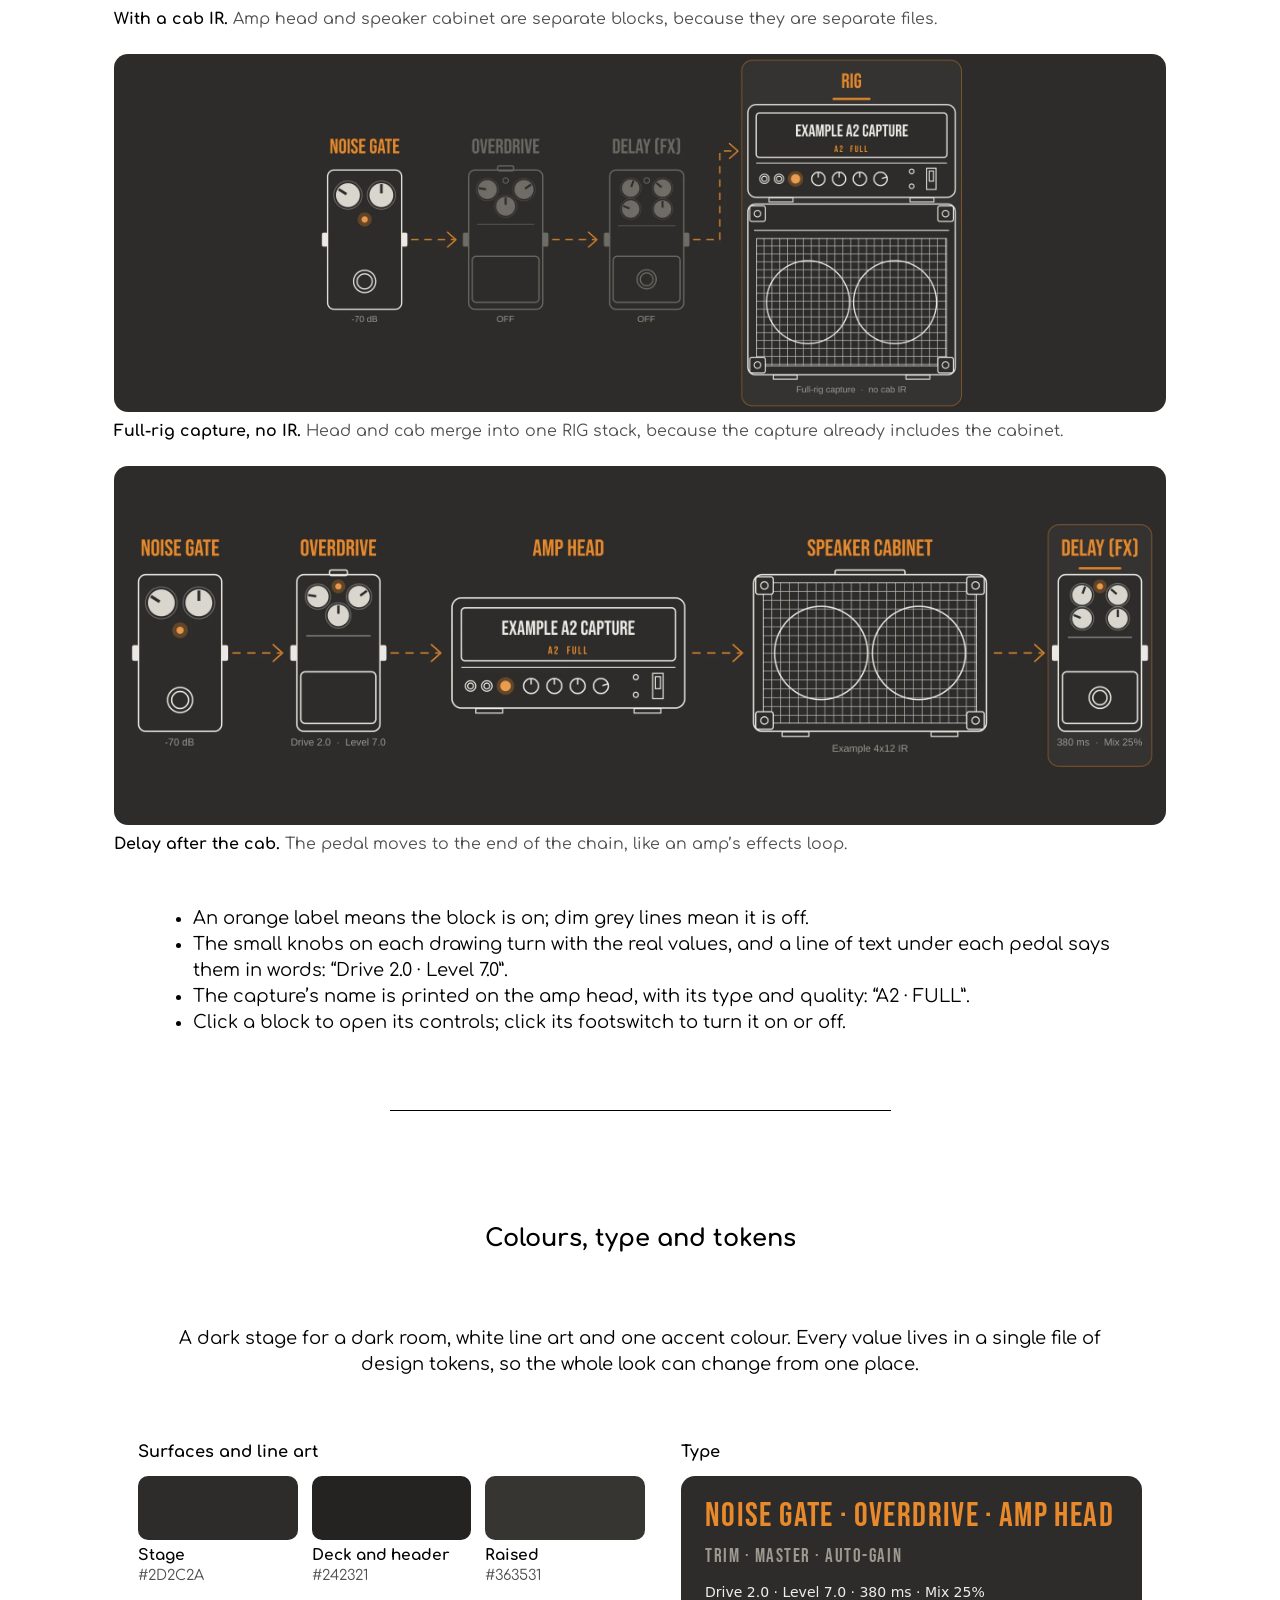
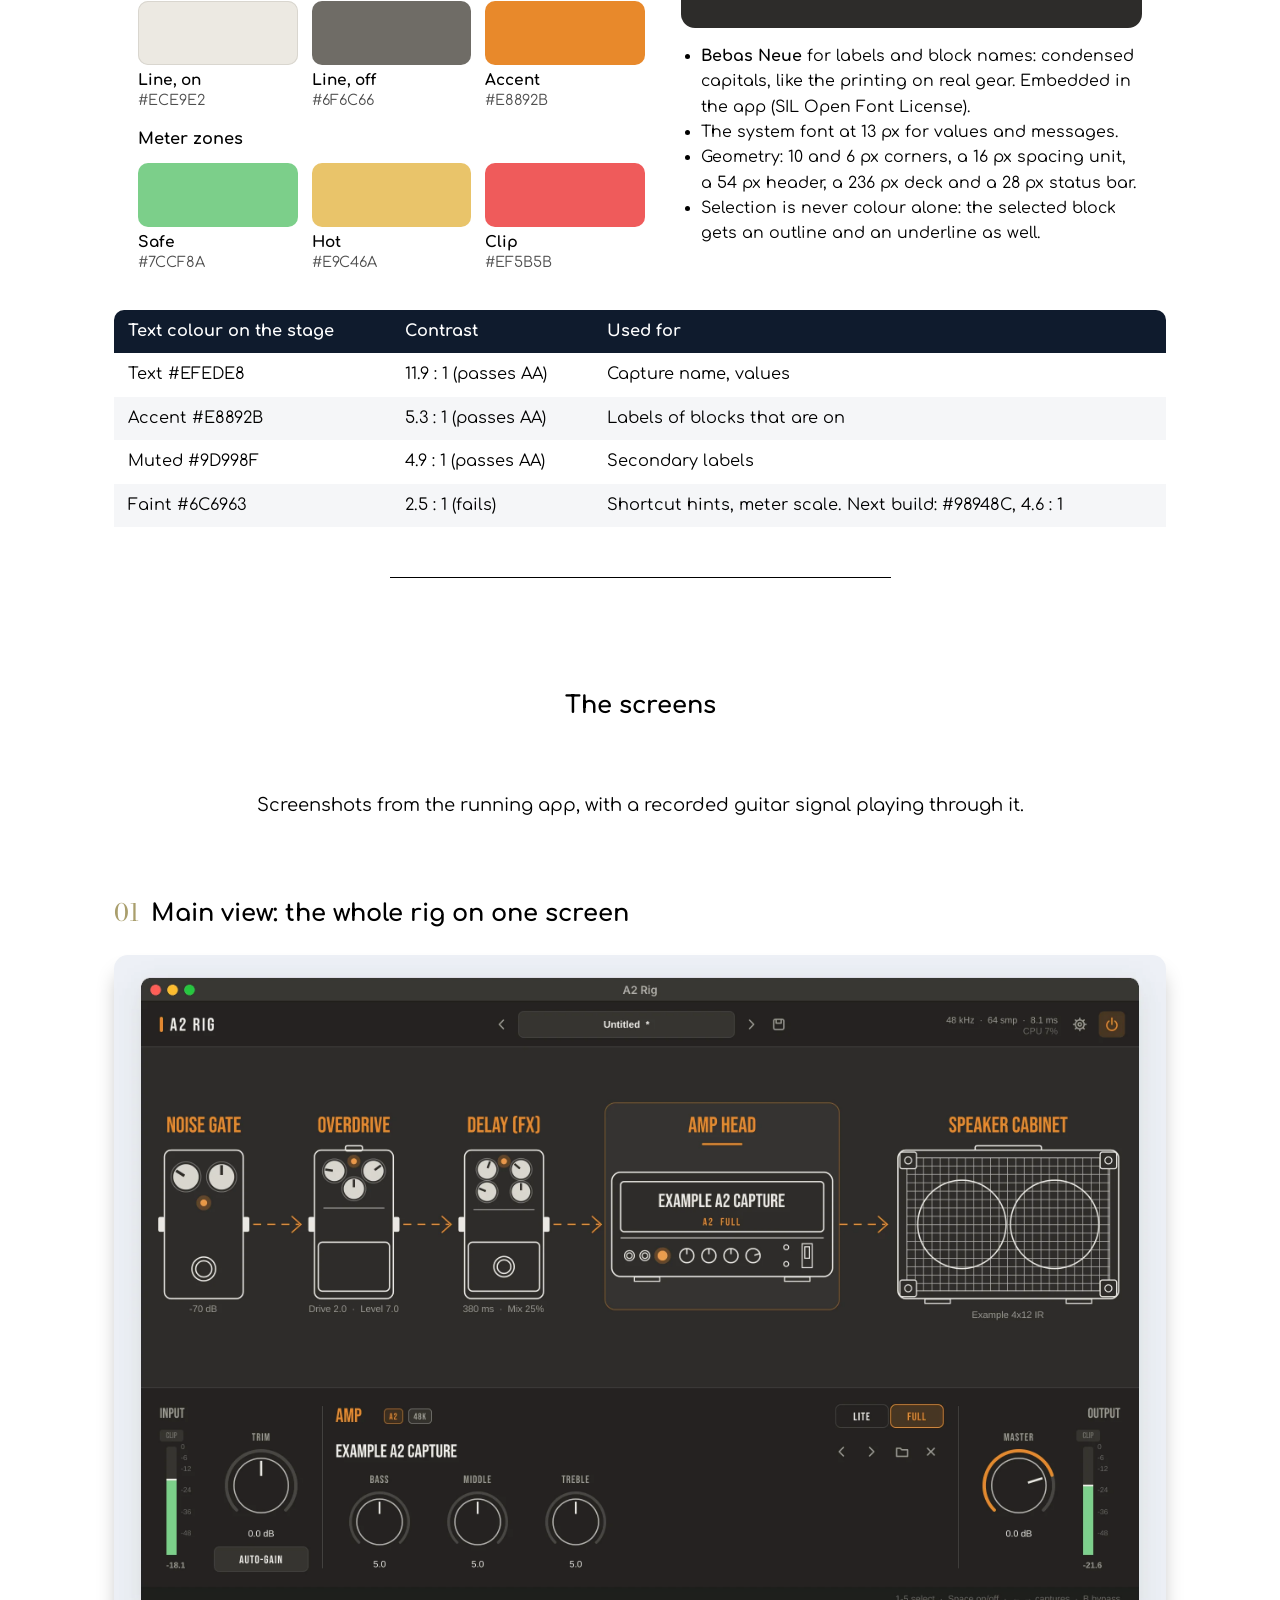
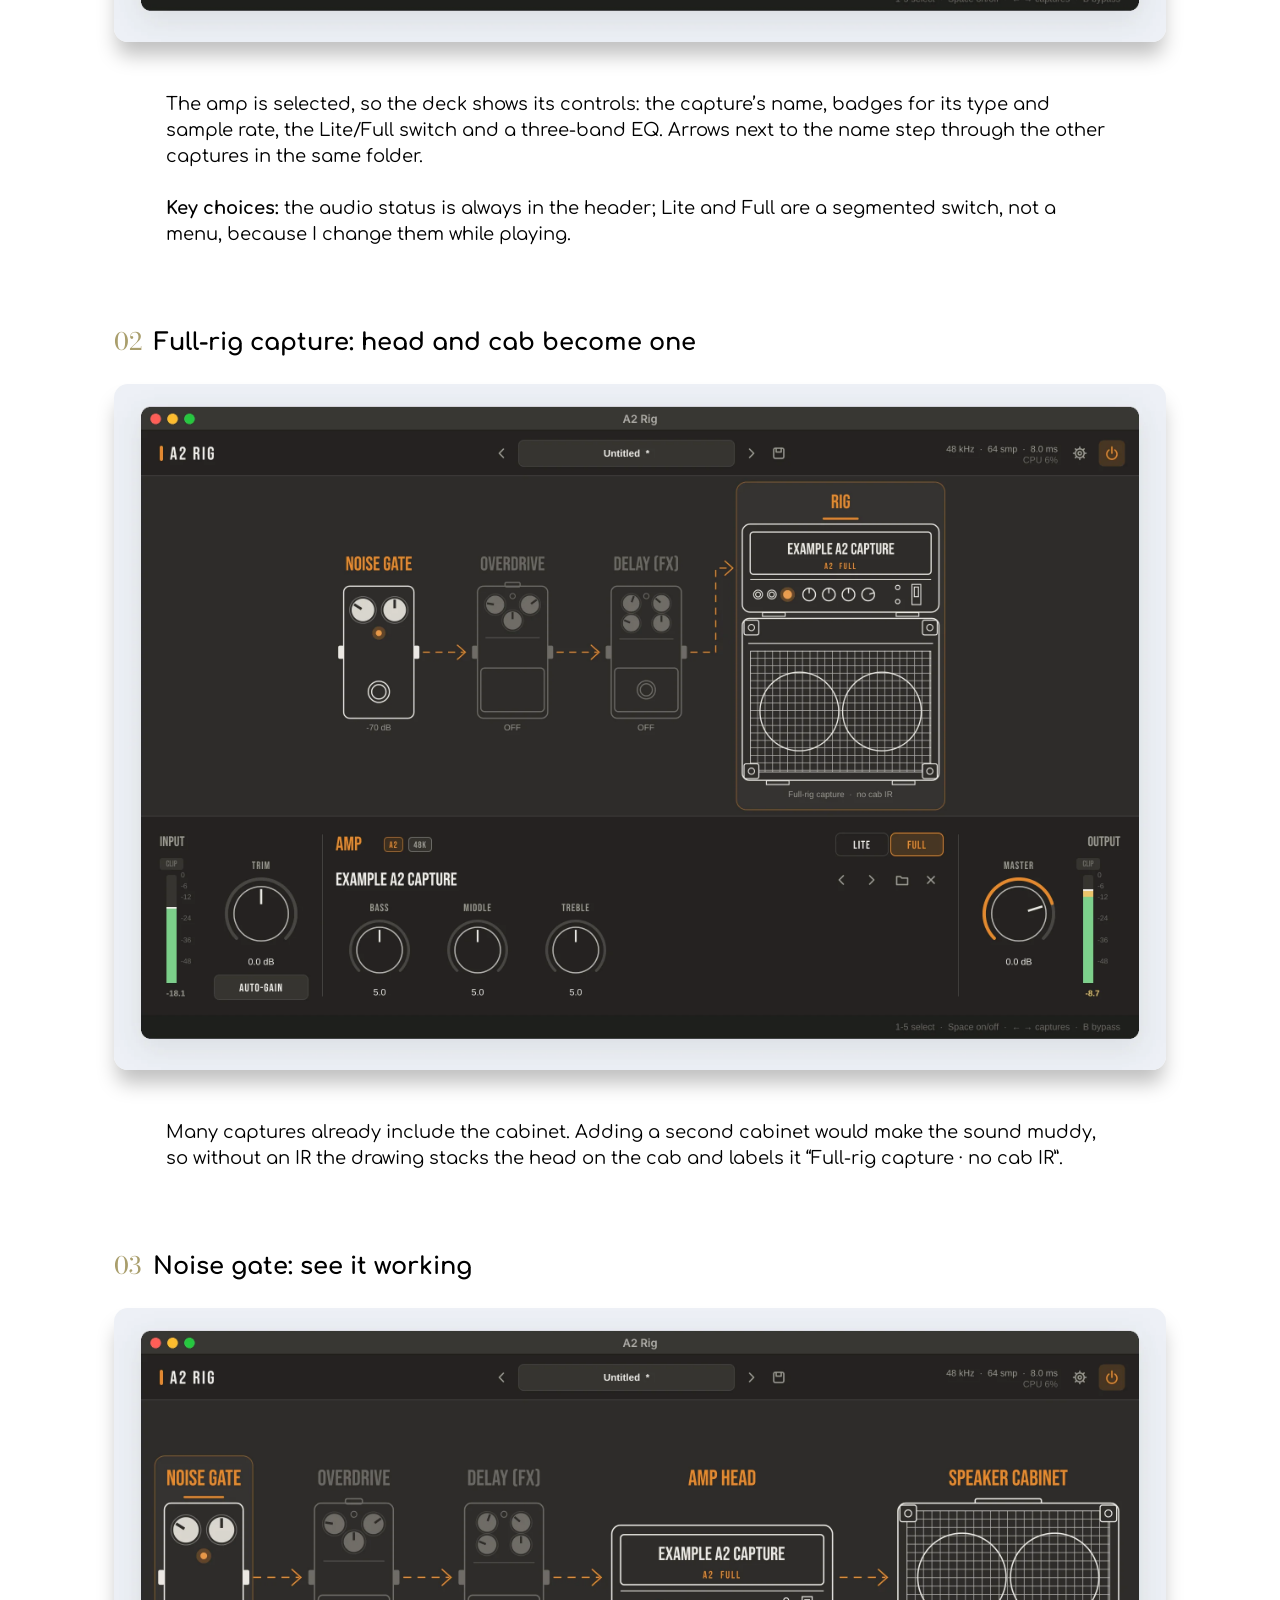
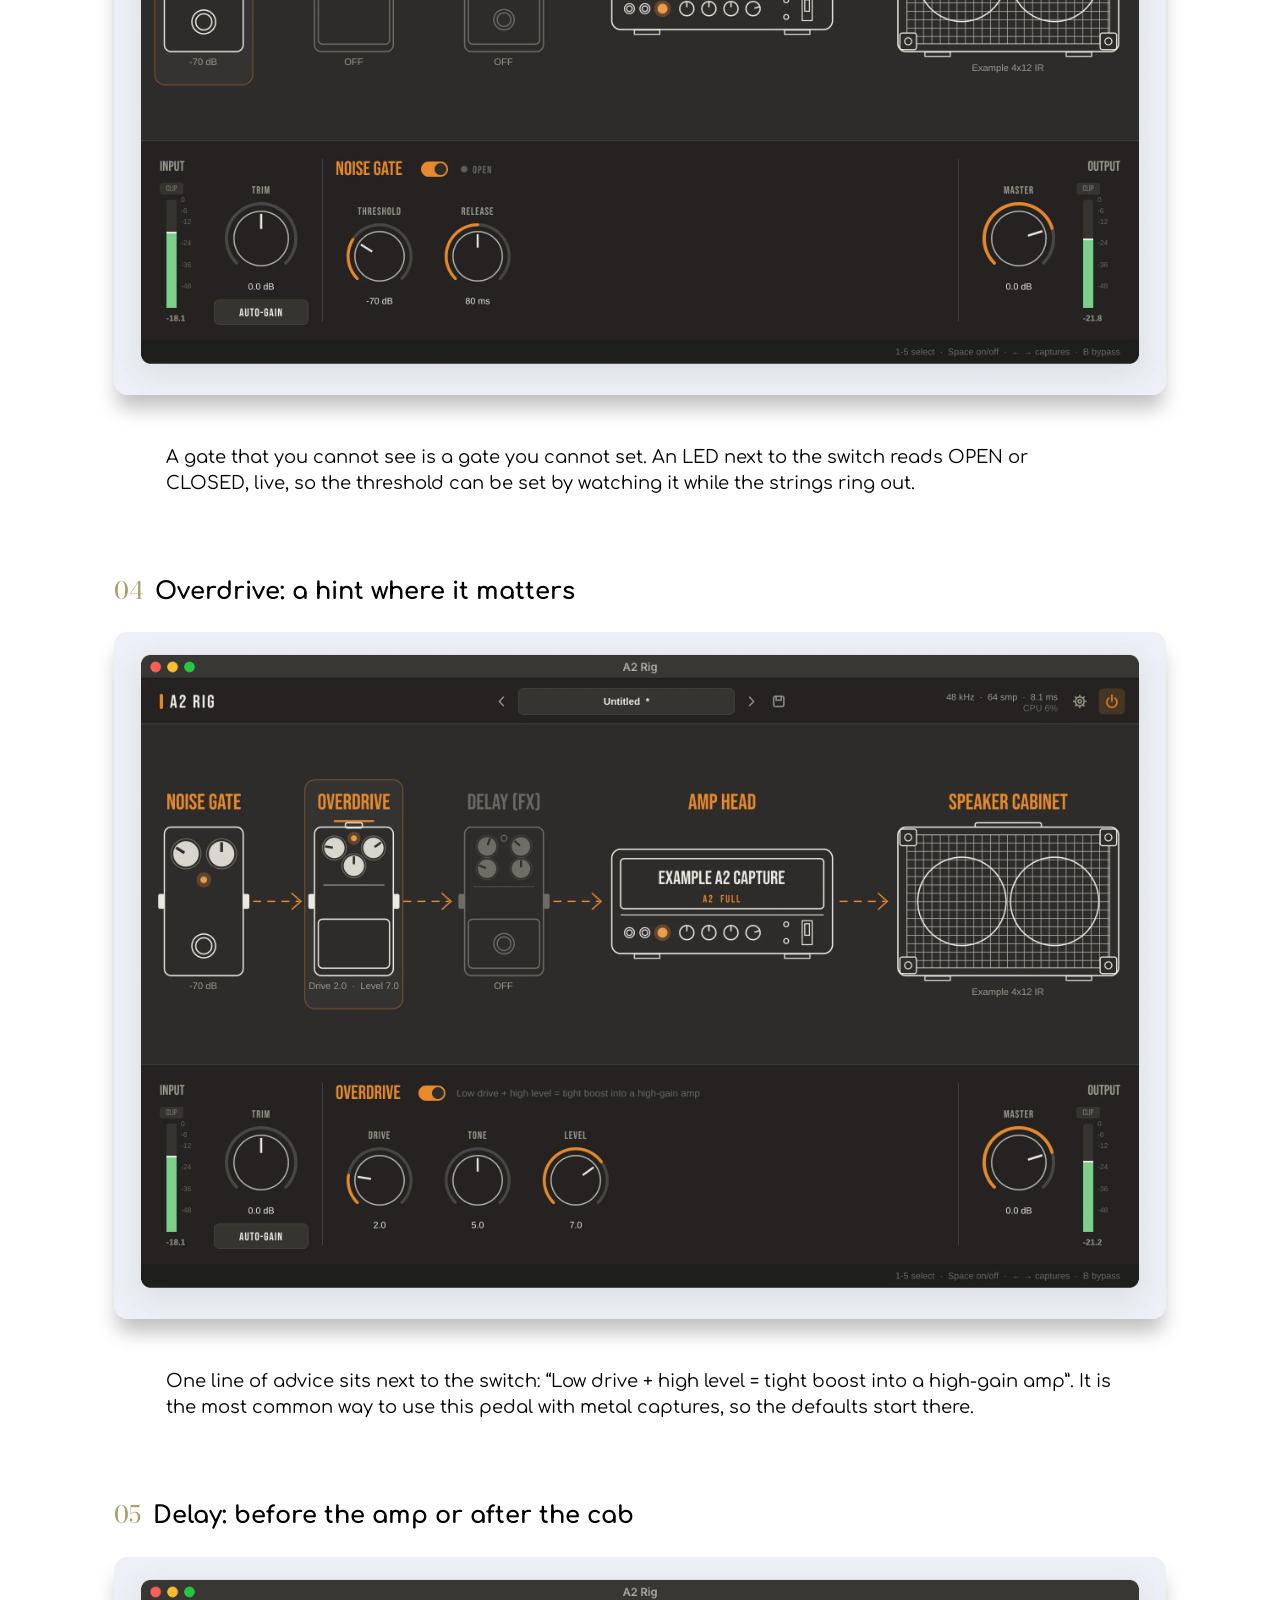
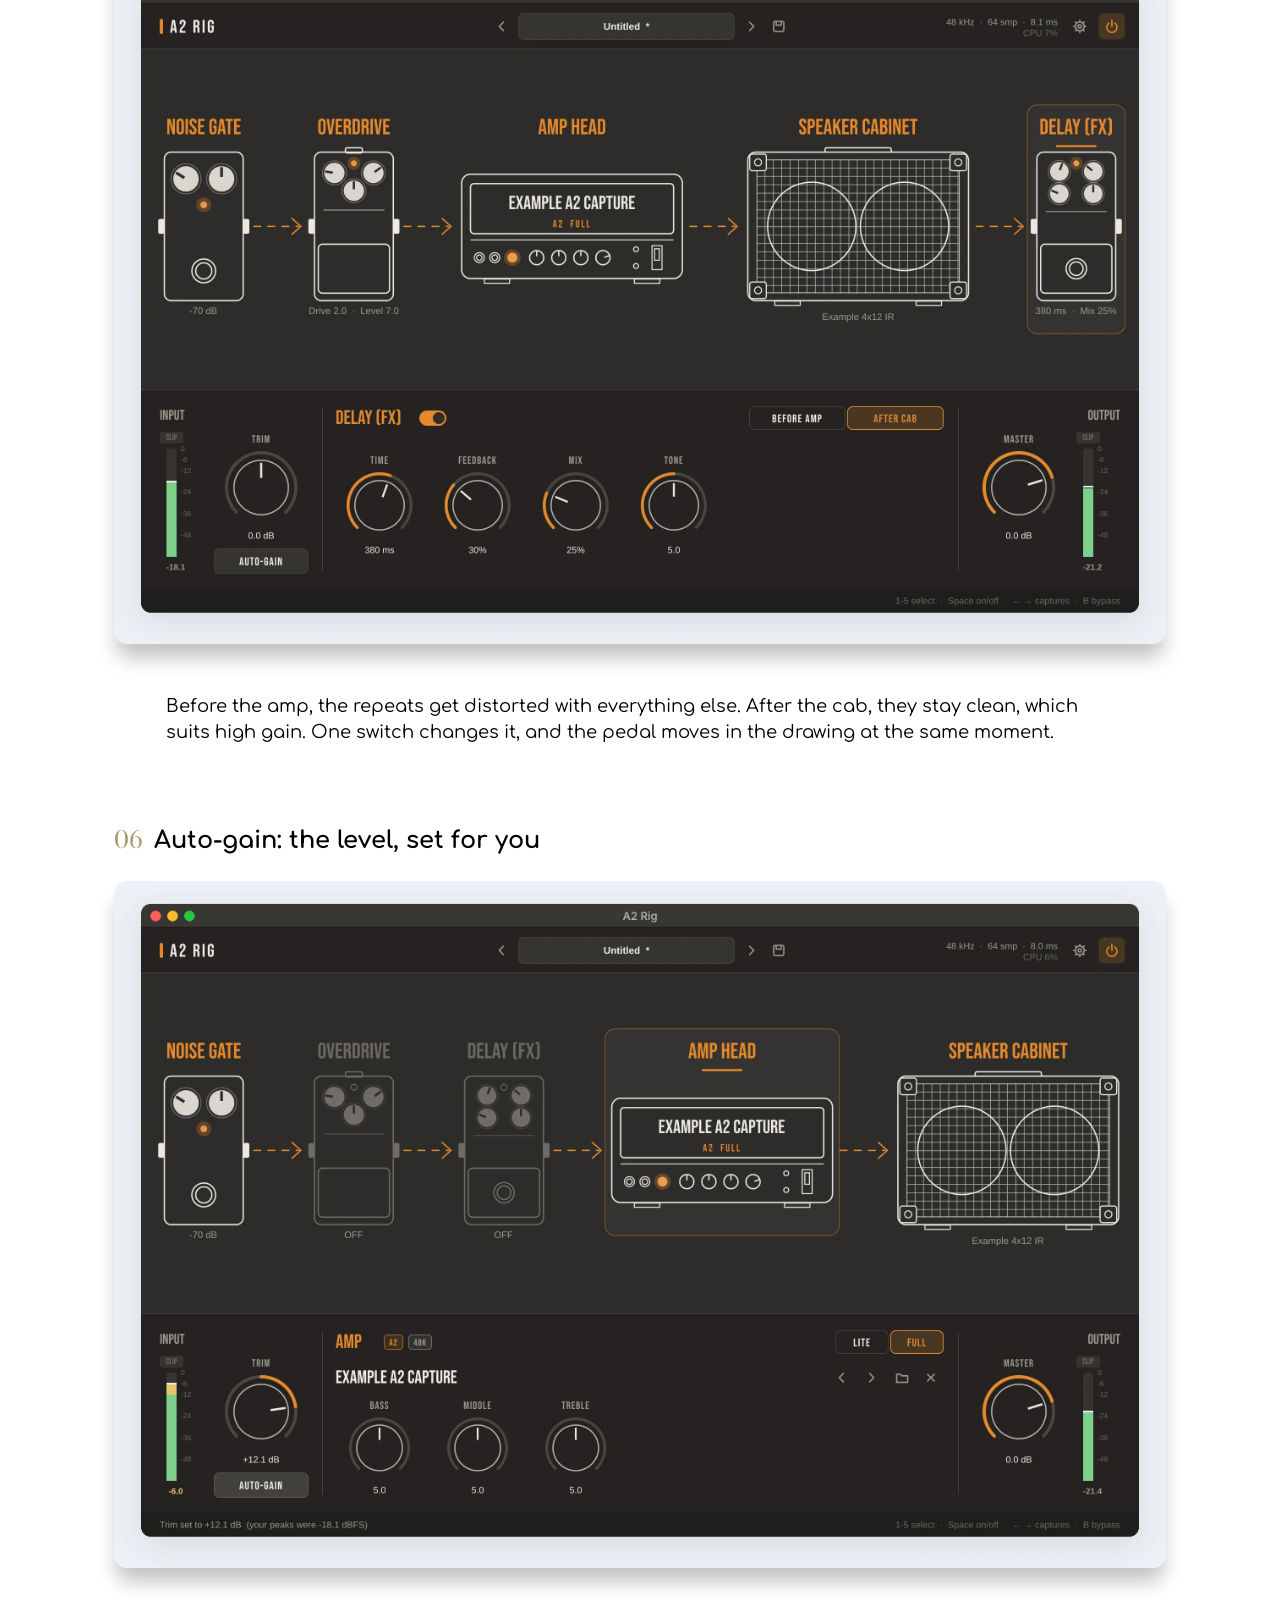
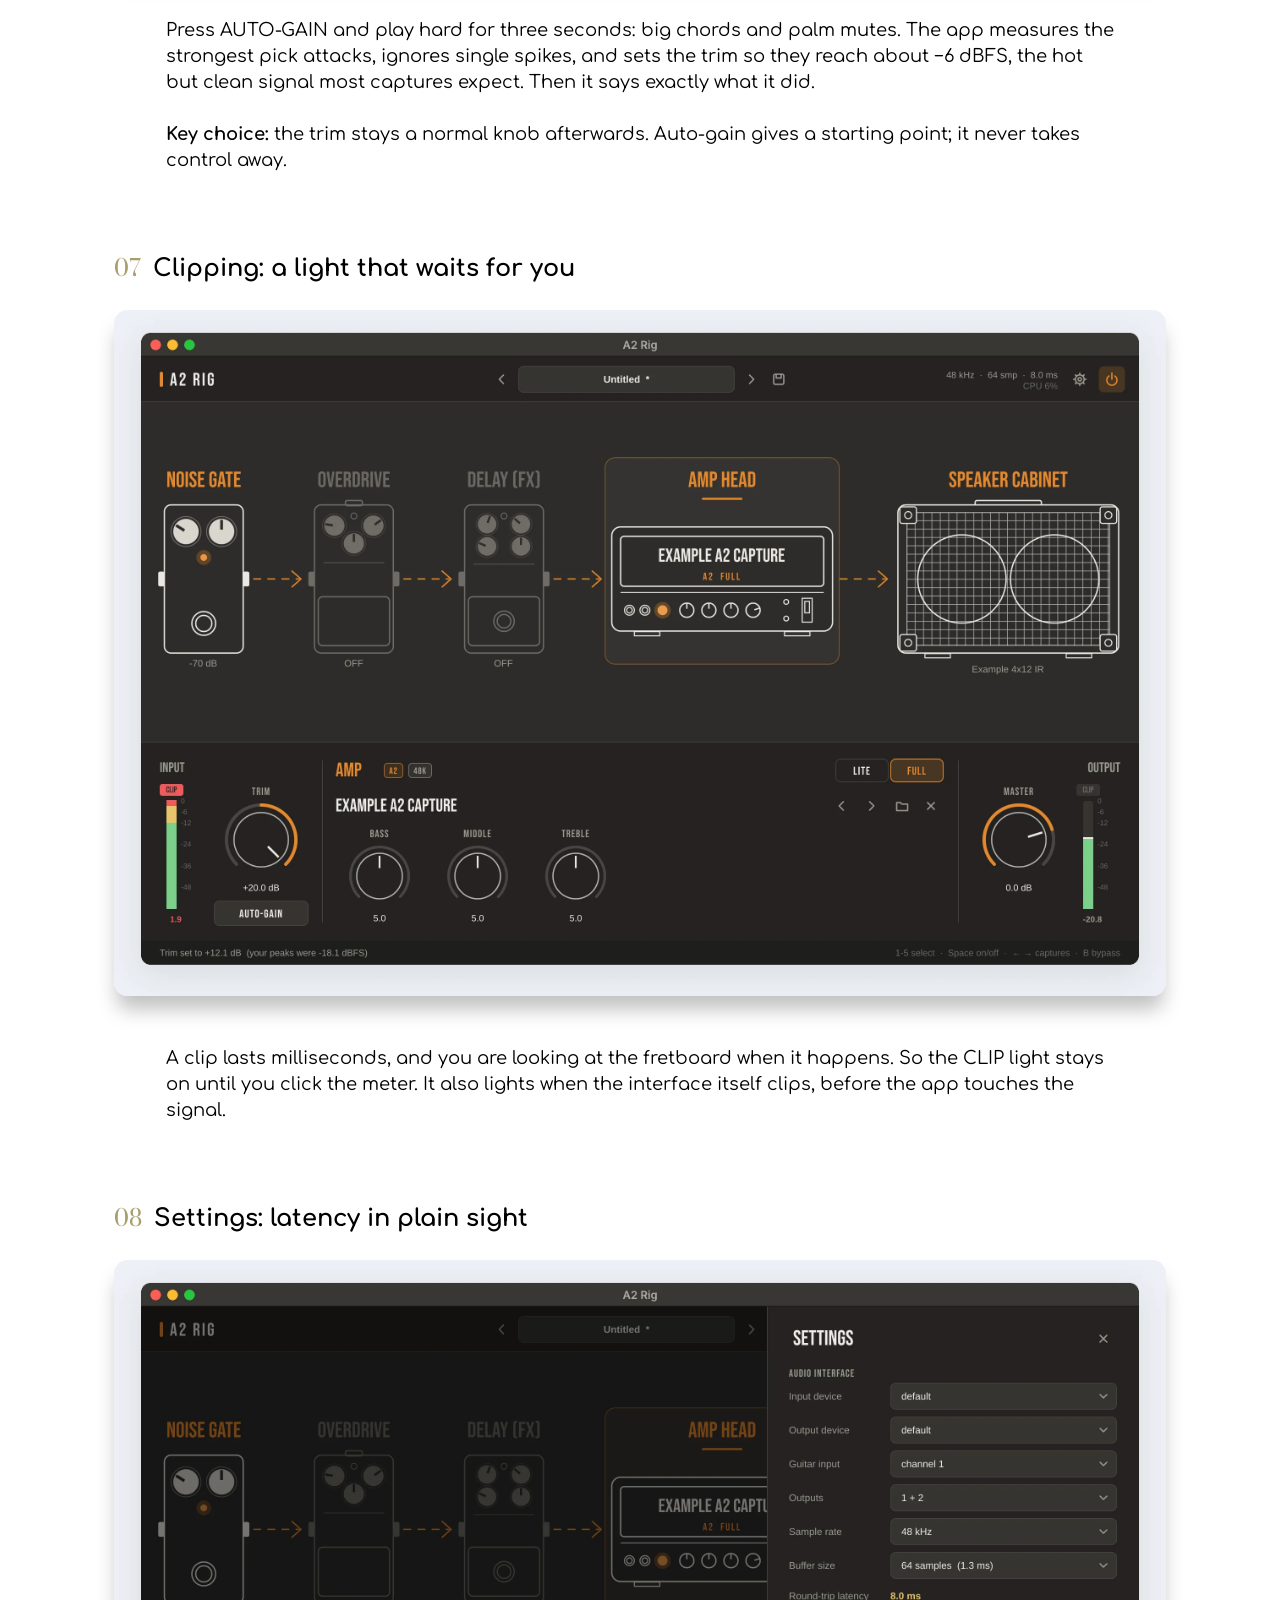
==== commit eb19cd7f: "A2 Rig: add the app icon and installer section Co-Authored-By: Claude Opus 5.5 <noreply@anthropic.co" ====
--- a/a2-rig.html
+++ b/a2-rig.html
@@ -47,6 +47,7 @@
         <li>UI design and design tokens</li>
         <li>Metering and feedback design</li>
         <li>Microcopy</li>
+        <li>App icon and installer</li>
         <li>Performance budget</li>
         <li>Prototyping in code</li>
       </ul>
@@ -303,6 +304,23 @@
     <p class="sp ir-muted">Screenshots were made on a test machine with a virtual audio device; the latency and CPU readouts in them come from that machine, not from my Mac.</p>
   </section>
 
+  <!-- ===== 8b. Icon and installer ===== -->
+  <div class="rule rule--gap-sm" role="presentation"></div>
+  <h2 class="section-title section-title--lg">Icon and installer</h2>
+  <section class="copy copy--center"><p>The first and last things you see of an app are its icon and its installer. Both use the same line art, orange accent and dashed signal arrow as the chain, so the app looks like itself before it even opens.</p></section>
+  <div class="a2-pair">
+    <figure><img src="images/a2rig/icon.webp" alt="The A2 Rig app icon: a white line-art amp head on a dark rounded square, A2 in orange in its display, one glowing orange LED, and a dashed orange arrow underneath" width="1200" height="1000" loading="lazy" decoding="async"><figcaption><b>The icon</b> is the amp head from the chain: “A2” in its display, the orange LED lit, and the signal arrow leaving it.</figcaption></figure>
+    <figure><img src="images/a2rig/installer.webp" alt="Mock-up of the installer window: the A2 Rig icon on the left, a dashed orange arrow, an Applications folder on the right, the line Drag to Applications to install and a note on first launch" width="1560" height="1056" loading="lazy" decoding="async"><figcaption><b>The installer window</b> (mock-up). The chain’s dashed arrow shows where to drag the app.</figcaption></figure>
+  </div>
+  <section class="copy">
+    <p><span class="b">Key choice:</span> the installer answers the next question before it is asked. The app is not signed with an Apple developer certificate, so macOS blocks the first launch. Instead of leaving that to a search engine, the window says it in one line: “First launch: System Settings › Privacy &amp; Security › Open Anyway”.</p>
+  </section>
+  <div class="sk-shot"><img src="images/a2rig/icon-sizes.webp" alt="The icon at 256, 128, 64, 32 and 16 pixels, on a light and a dark background: below 64 pixels the A2 lettering and the arrow disappear and only the amp outline remains" width="1600" height="760" loading="lazy" decoding="async"></div>
+  <section class="copy">
+    <p>Tested at the sizes macOS really uses. From 64 px up it reads well. At 32 and 16 px, in Finder lists and menus, the lettering and the arrow disappear and only the amp’s outline is left; on a dark Dock the dark tile also loses its edge.</p>
+    <p class="sp"><span class="b">Next:</span> a simplified small-size version with only the amp outline and the orange LED, and a slightly lighter tile edge for dark backgrounds.</p>
+  </section>
+
   <!-- ===== 9. Interaction ===== -->
   <div class="rule rule--gap-sm" role="presentation"></div>
   <h2 class="section-title section-title--lg">Hands on the guitar</h2>
@@ -395,8 +413,8 @@
     <p><span class="b">A drawing can be the interface.</span> Once the chain told the truth, most labels and menus were no longer needed.</p>
     <p class="sp"><span class="b">Performance is UX.</span> For an audio app, “extremely lightweight” turned into numbers I could check, and it changed what got built.</p>
     <p class="sp"><span class="b">Even a user of one needs a brief.</span> Writing my own needs down made it easy to say no to features.</p>
-    <p class="sp"><span class="b">The review is where the design happened.</span> The first build worked but did not feel like mine. The second one did, because I took it apart and set new rules for it.</p>
-    <p class="sp ir-muted">How this was made: the design is entirely mine: the brief, the references, the interaction and visual decisions, and every review. The code was written with Claude, working from my specifications, and I tested every build.</p>
+    <p class="sp"><span class="b">The review is where the design happened.</span> The first build worked, but it was too generic. The second one came from taking it apart and setting new rules for it.</p>
+    <p class="sp ir-muted">How this was made: the design is entirely mine: the brief, the references, the interaction and visual decisions, and every review. The sound engine is the open-source NAM core; the app around it was written with Claude from my specifications, and I tested every build.</p>
   </section>
 
   <section class="copy ir-sources">
--- a/css/style.css
+++ b/css/style.css
@@ -684,10 +684,16 @@
 .a2-type .a2-type__display{font-family:"Bebas Neue",Impact,sans-serif;font-size:clamp(26px,3vw,34px);line-height:1.05;letter-spacing:.04em;color:#e8892b}
 .a2-type .a2-type__label{font-family:"Bebas Neue",Impact,sans-serif;font-size:19px;letter-spacing:.08em;color:#9d998f}
 .a2-type .a2-type__body{font-family:-apple-system,system-ui,"Segoe UI",Roboto,Arial,sans-serif;font-size:14px;font-variant-numeric:tabular-nums}
+.a2-pair{display:grid;grid-template-columns:1fr 1.3fr;gap:22px;padding:12px 24px 0;align-items:start}
+.a2-pair figure{margin:0}
+.a2-pair img{display:block;width:100%;height:auto;border-radius:14px}
+.a2-pair figcaption{margin-top:8px;font-size:calc(var(--fs-body)*.88);line-height:1.5;color:#4f4f4f}
+.a2-pair figcaption b{color:#000}
 .a2-keys kbd{display:inline-block;min-width:26px;padding:1px 7px;border-radius:6px;border:1px solid #c9c9c9;border-bottom-width:2px;background:#fff;font-family:inherit;font-size:.9em;font-weight:700;text-align:center;line-height:1.5}
 .a2-keys tbody td:nth-child(2){color:inherit}
 @media (max-width:560px){
-  .a2-chains{padding-inline:14px}
+  .a2-chains,.a2-pair{padding-inline:14px}
+  .a2-pair{grid-template-columns:1fr}
 }
 
 /* 12. Footer / sitemap ---------------------------------------------------- */
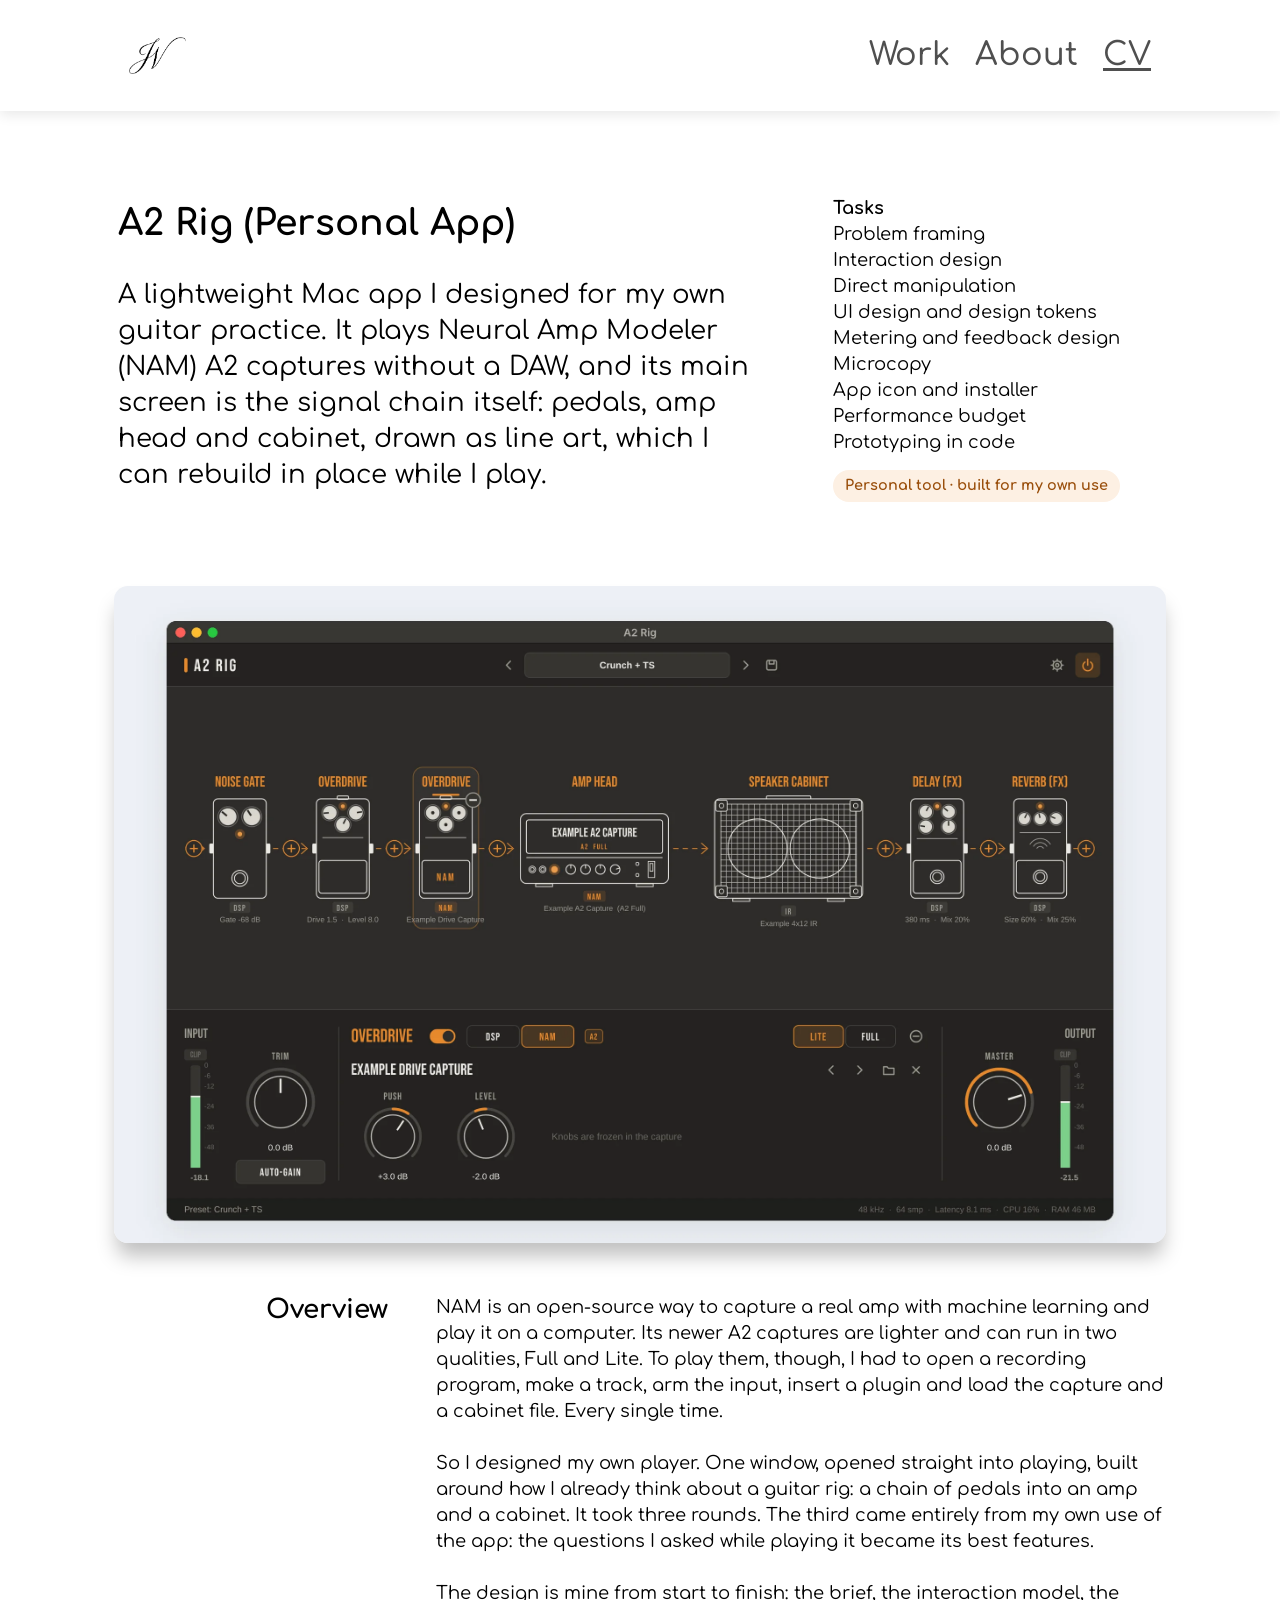
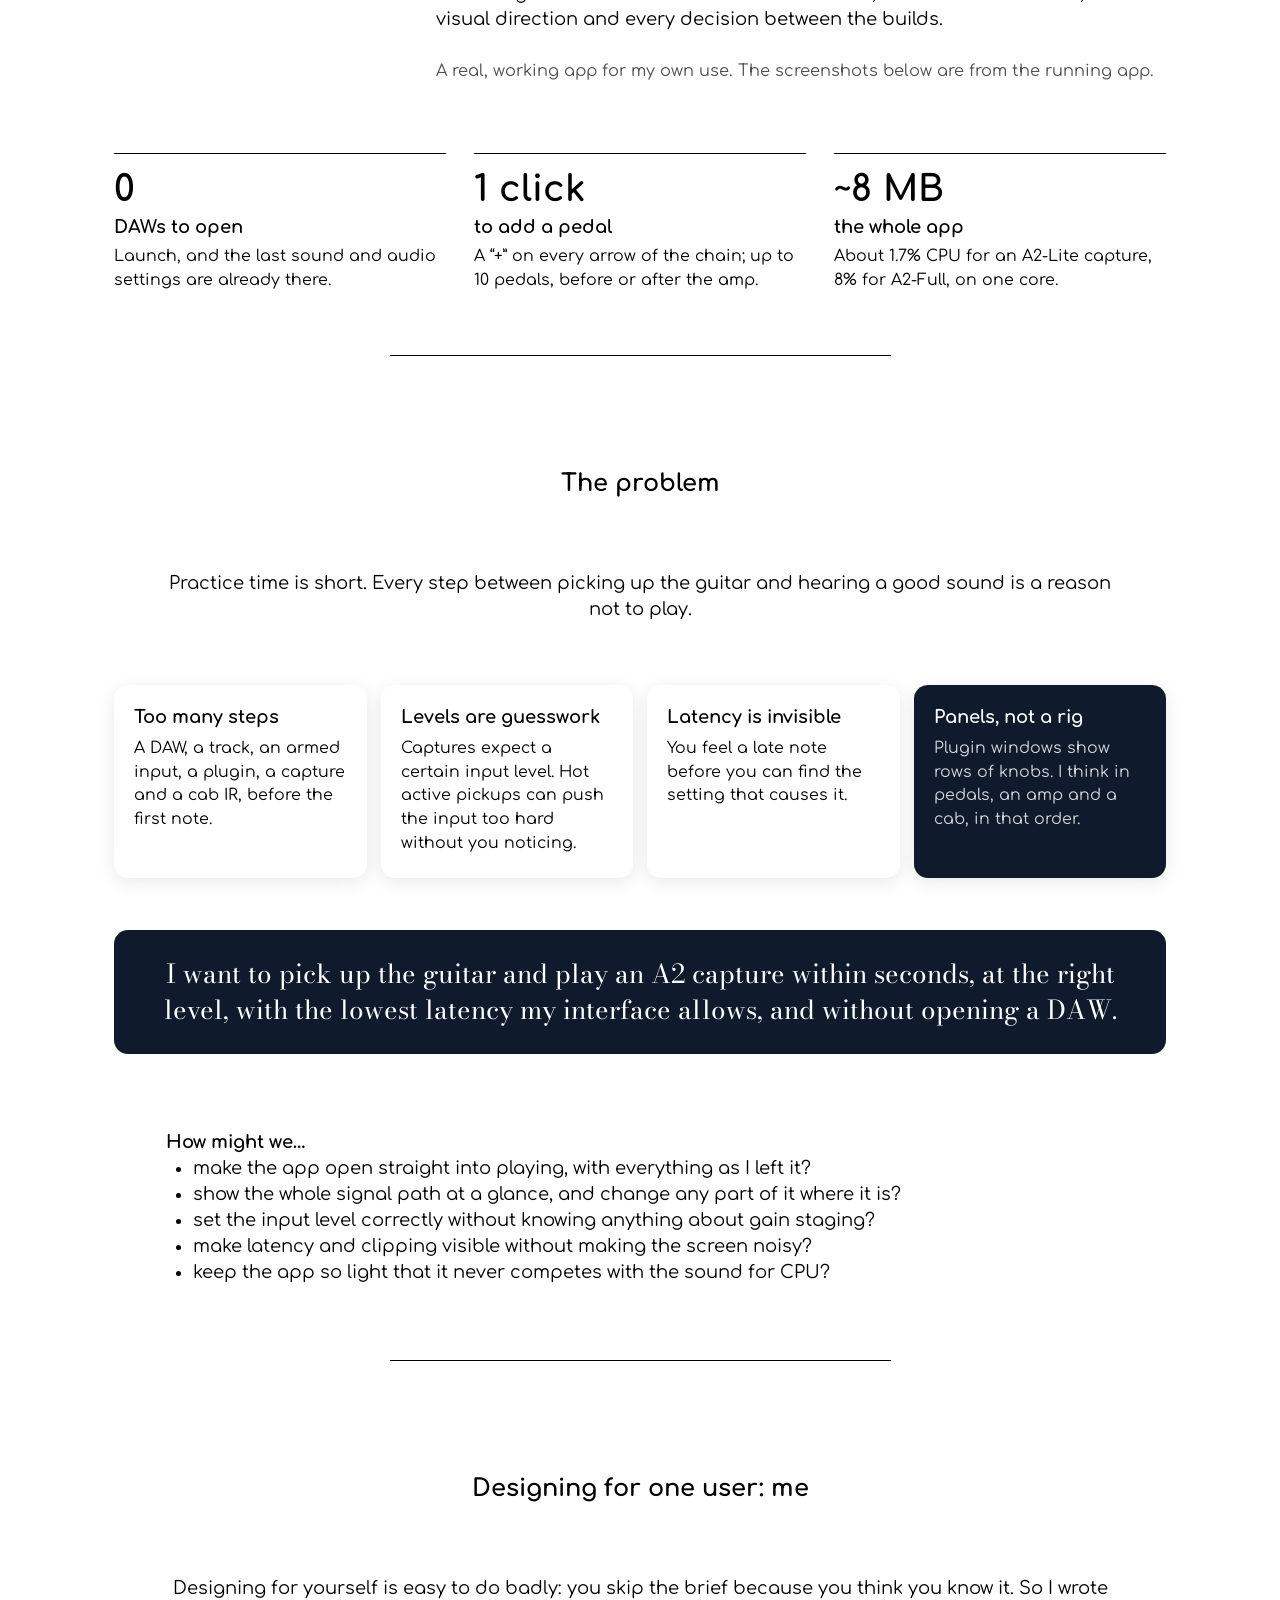
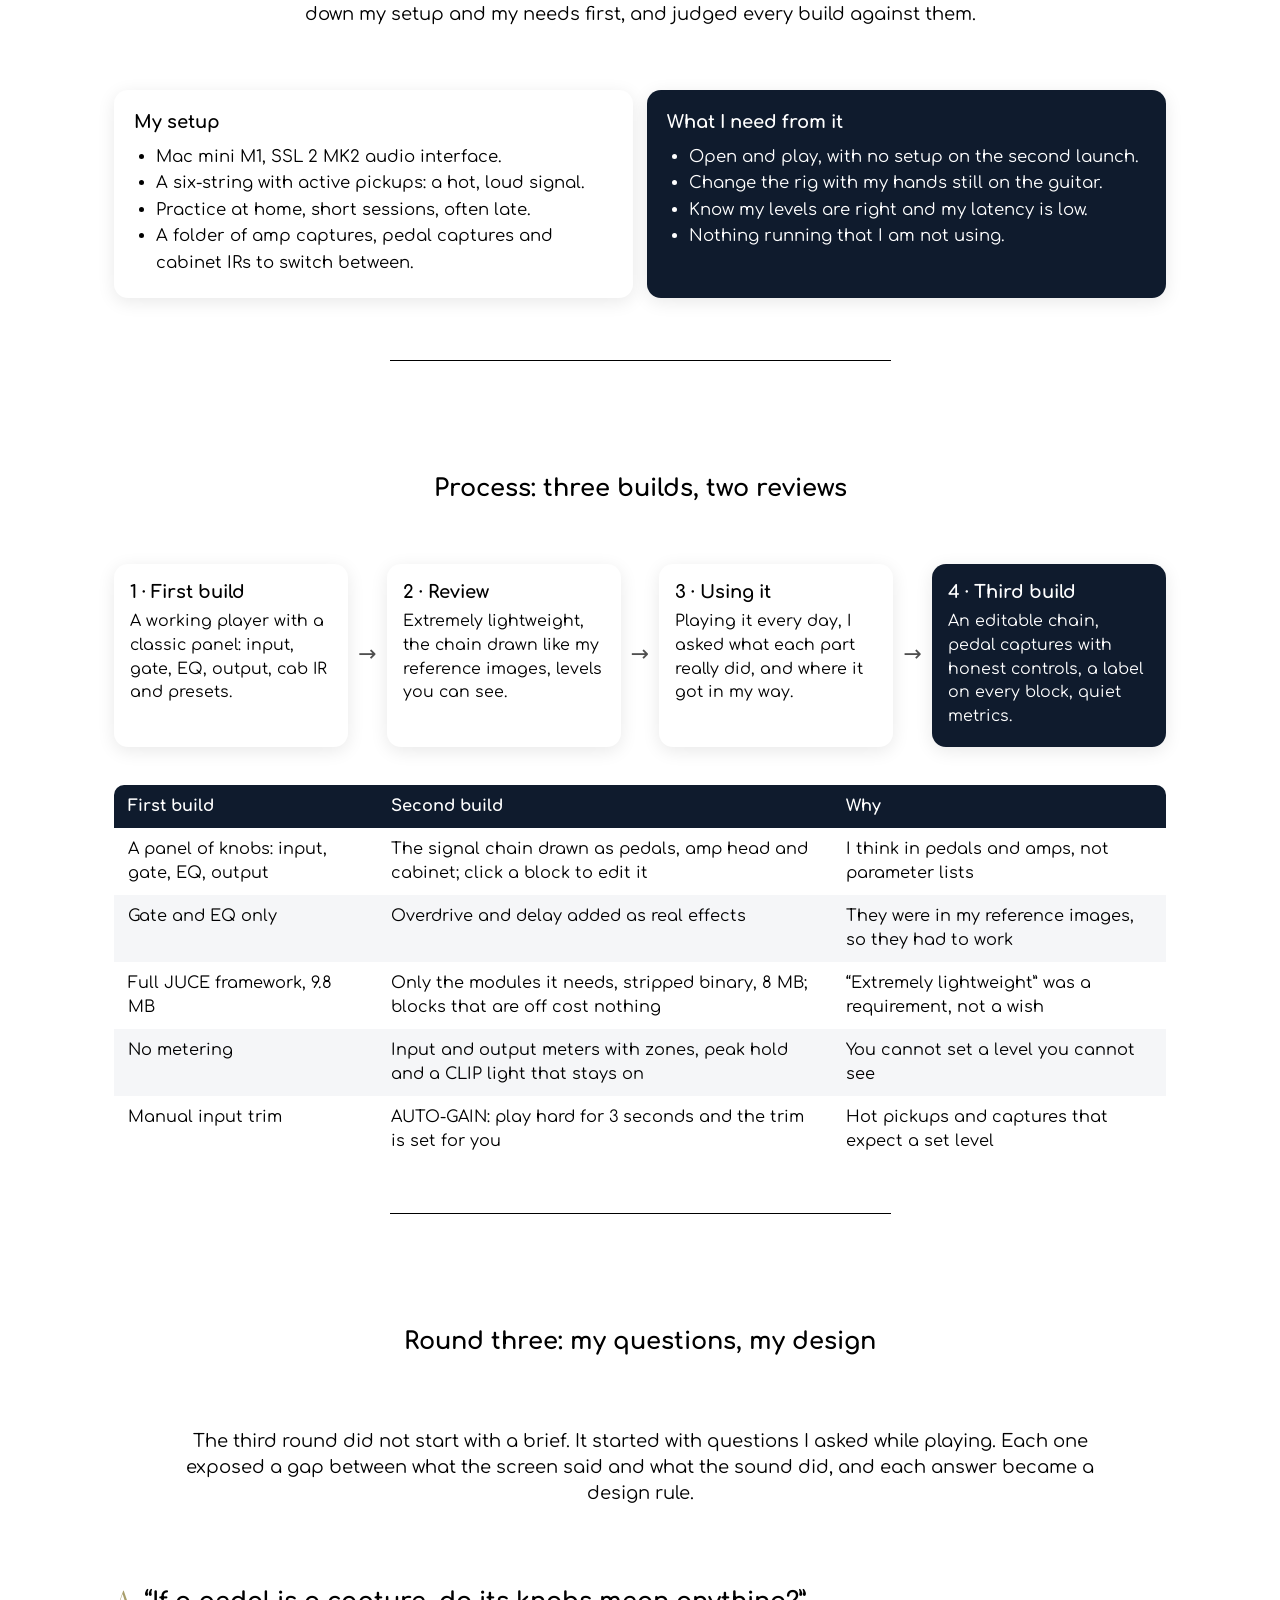
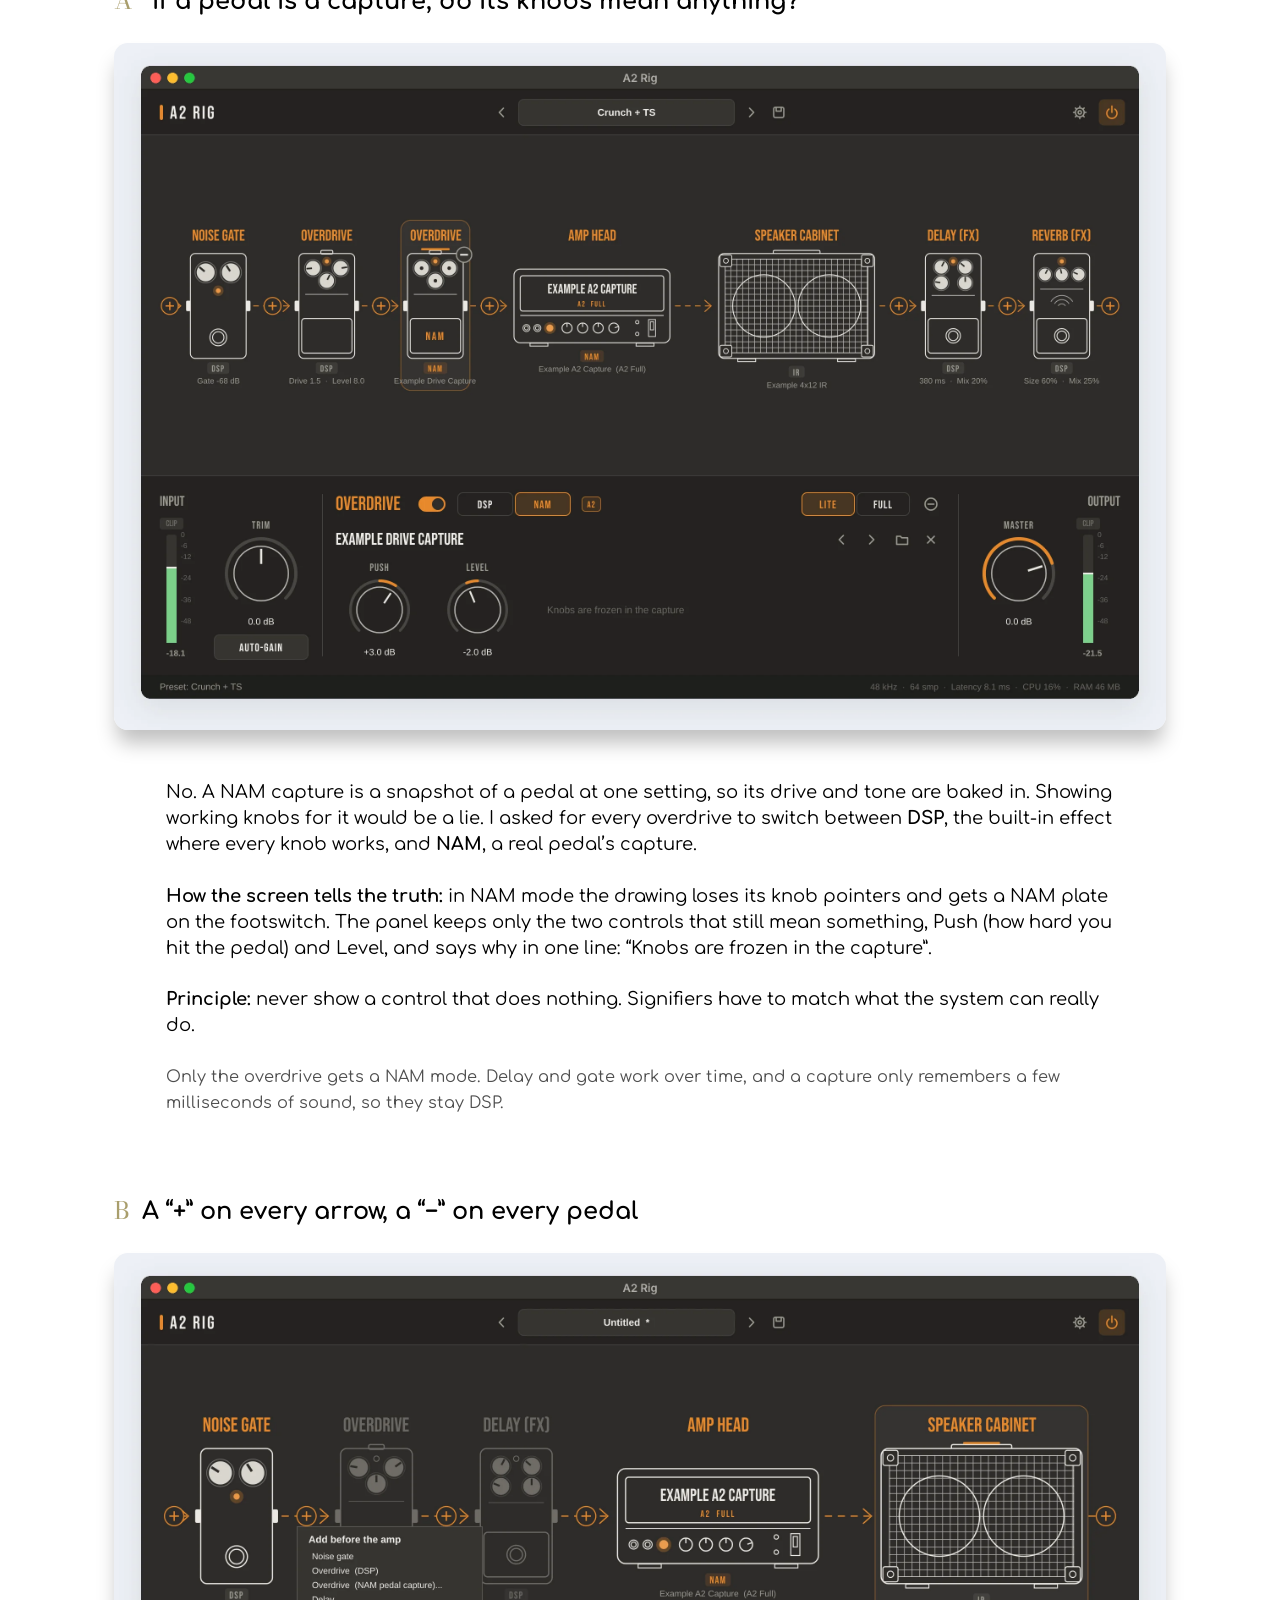
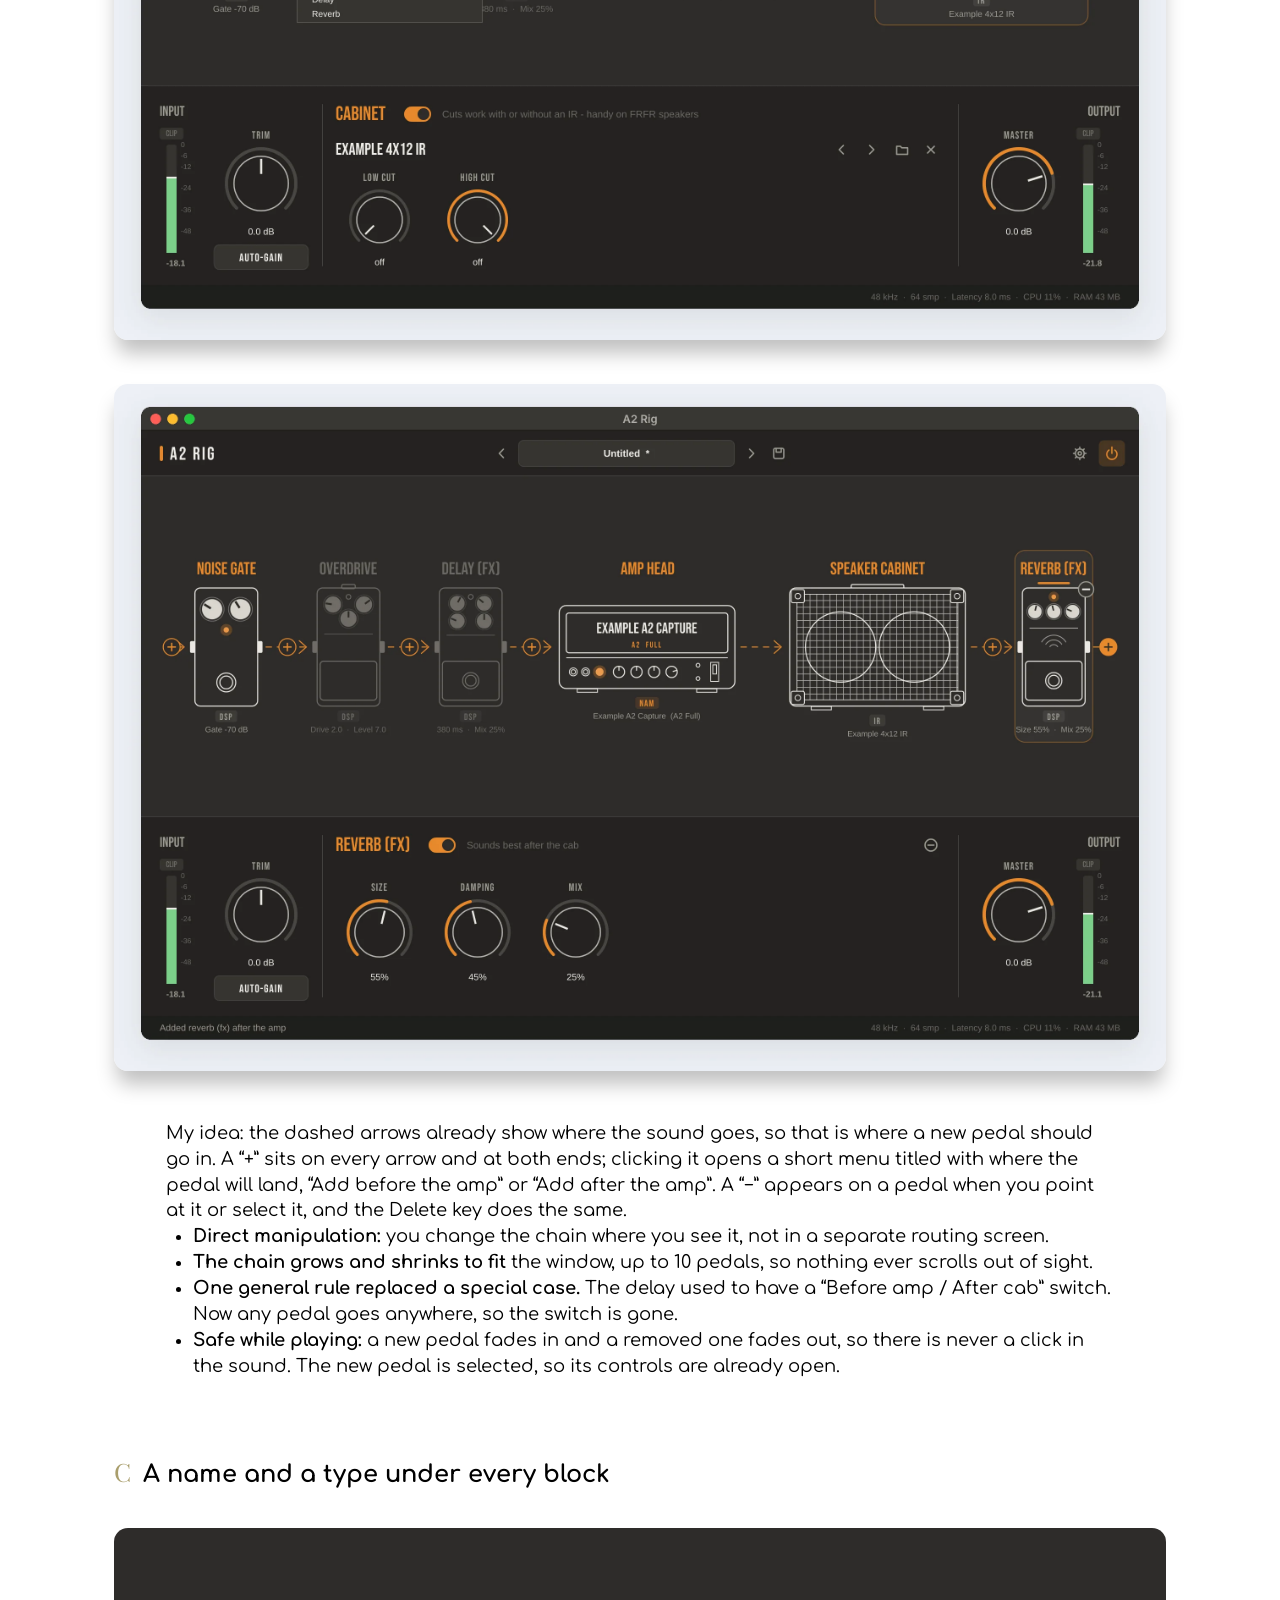
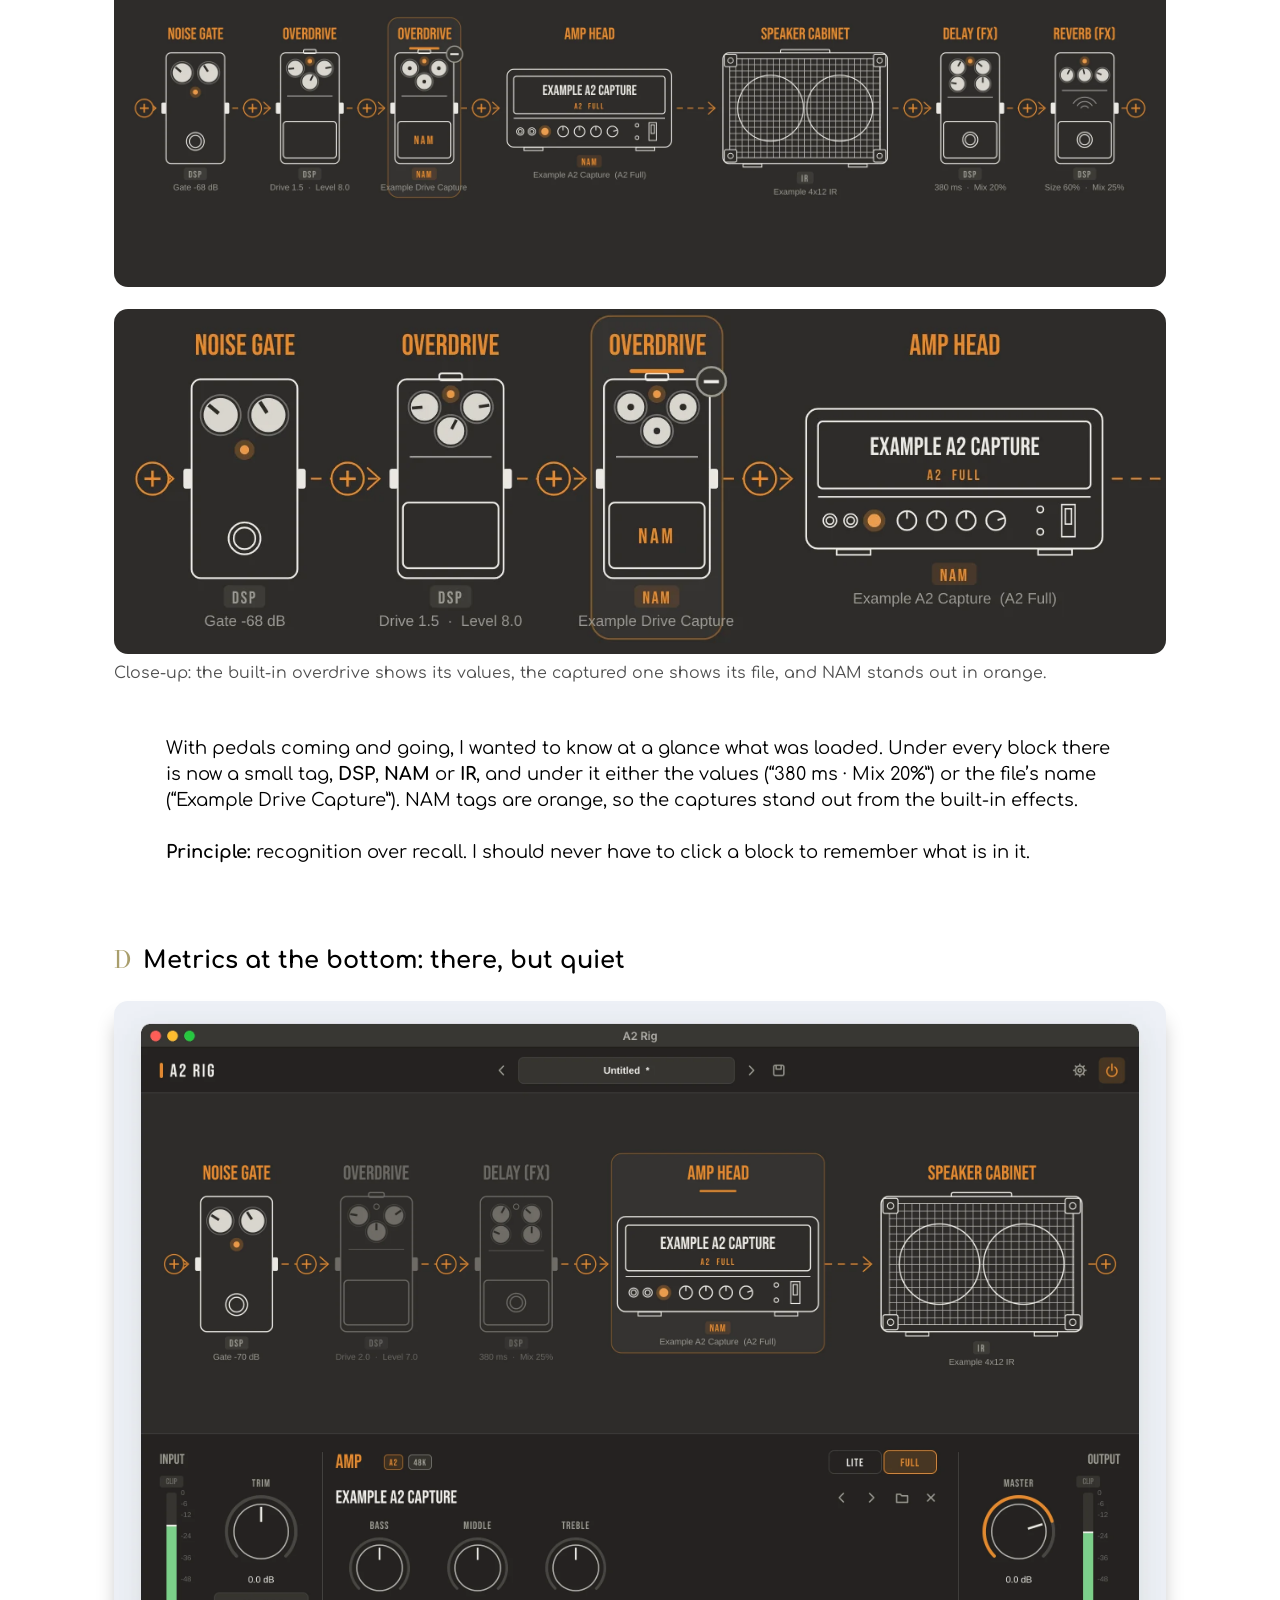
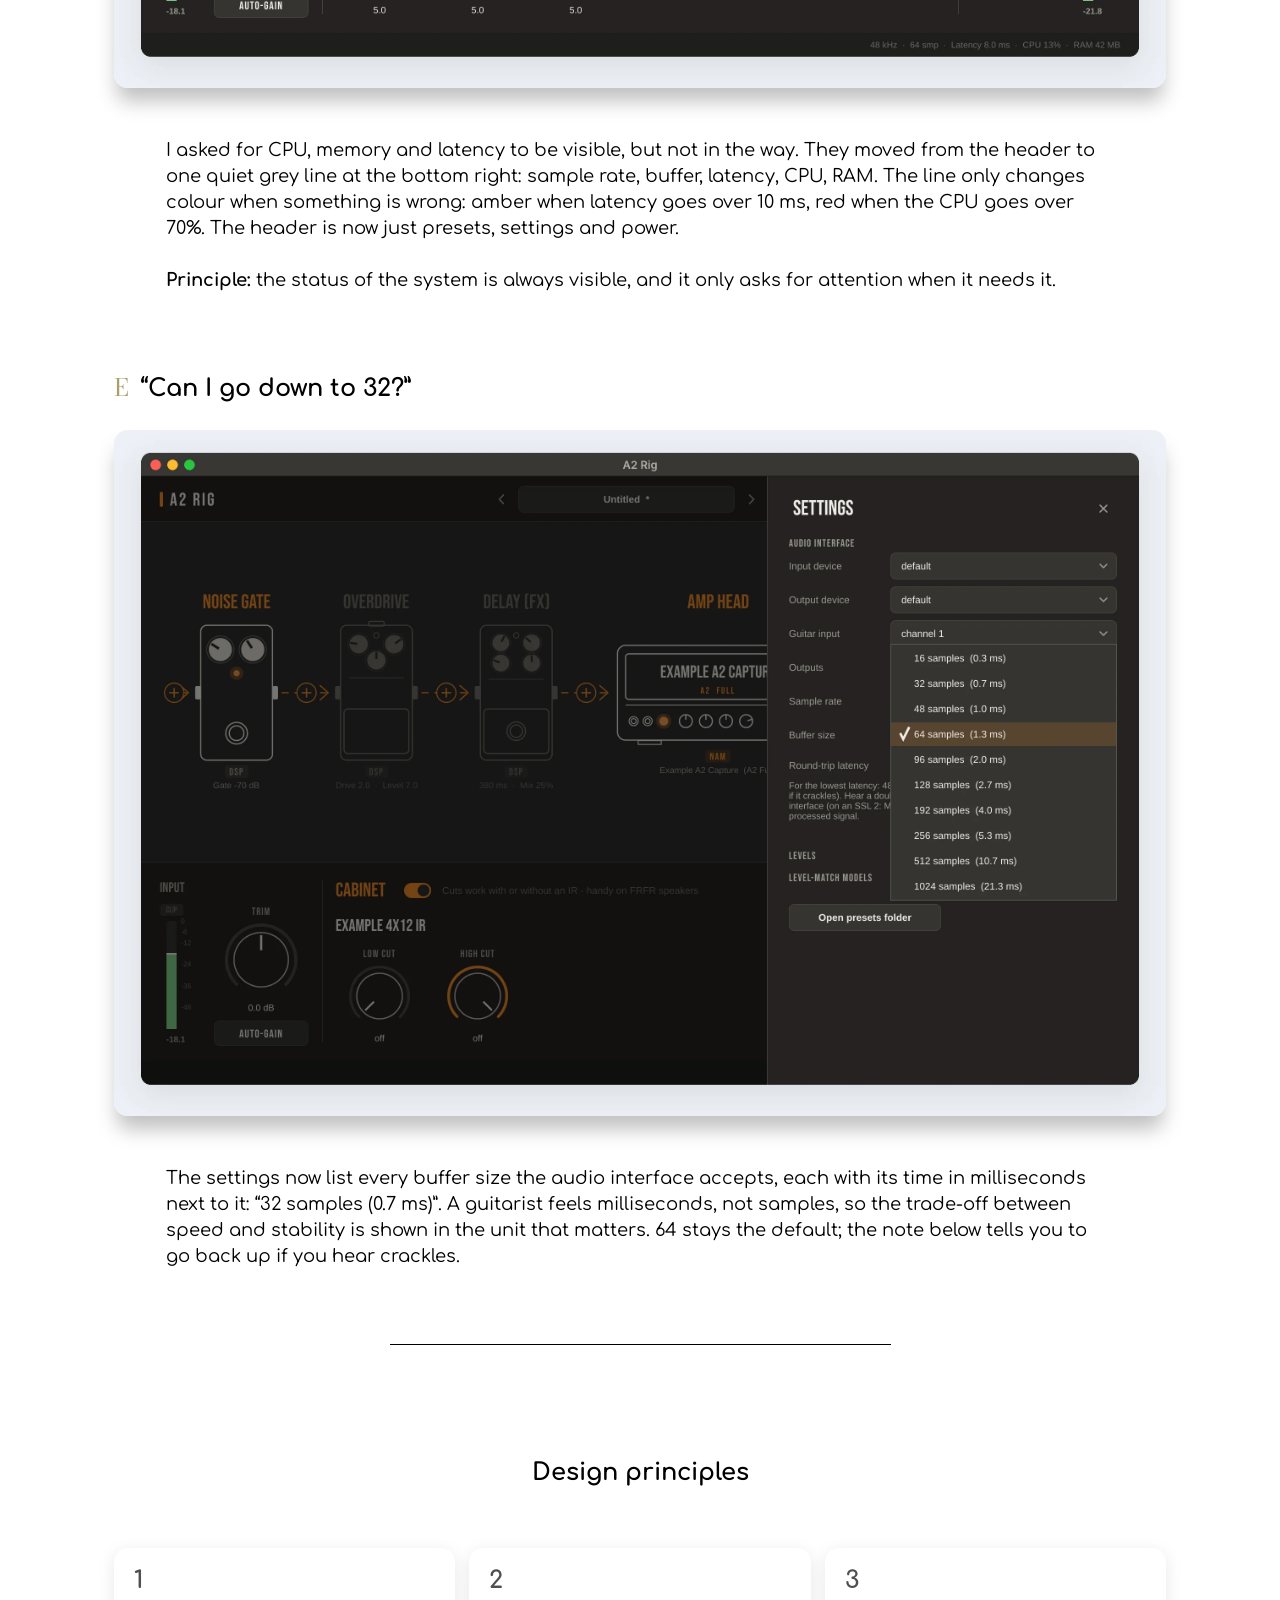
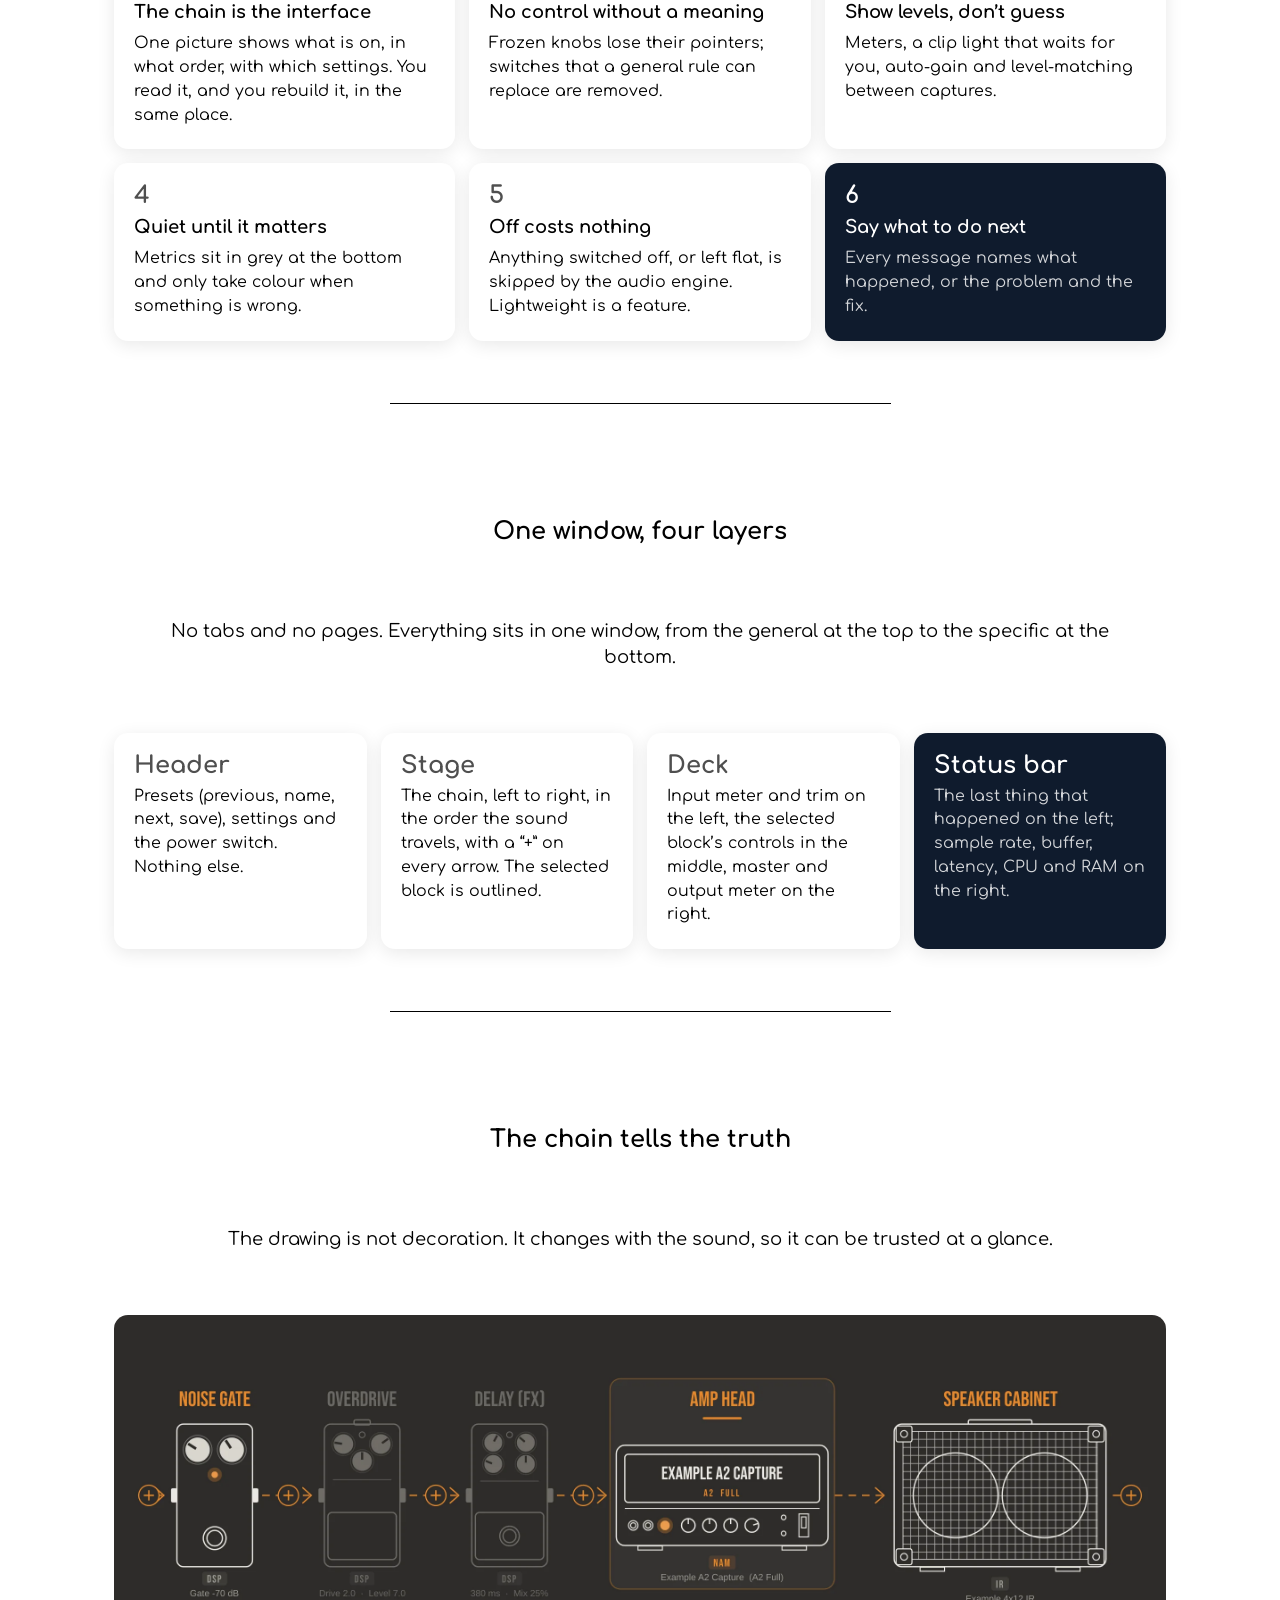
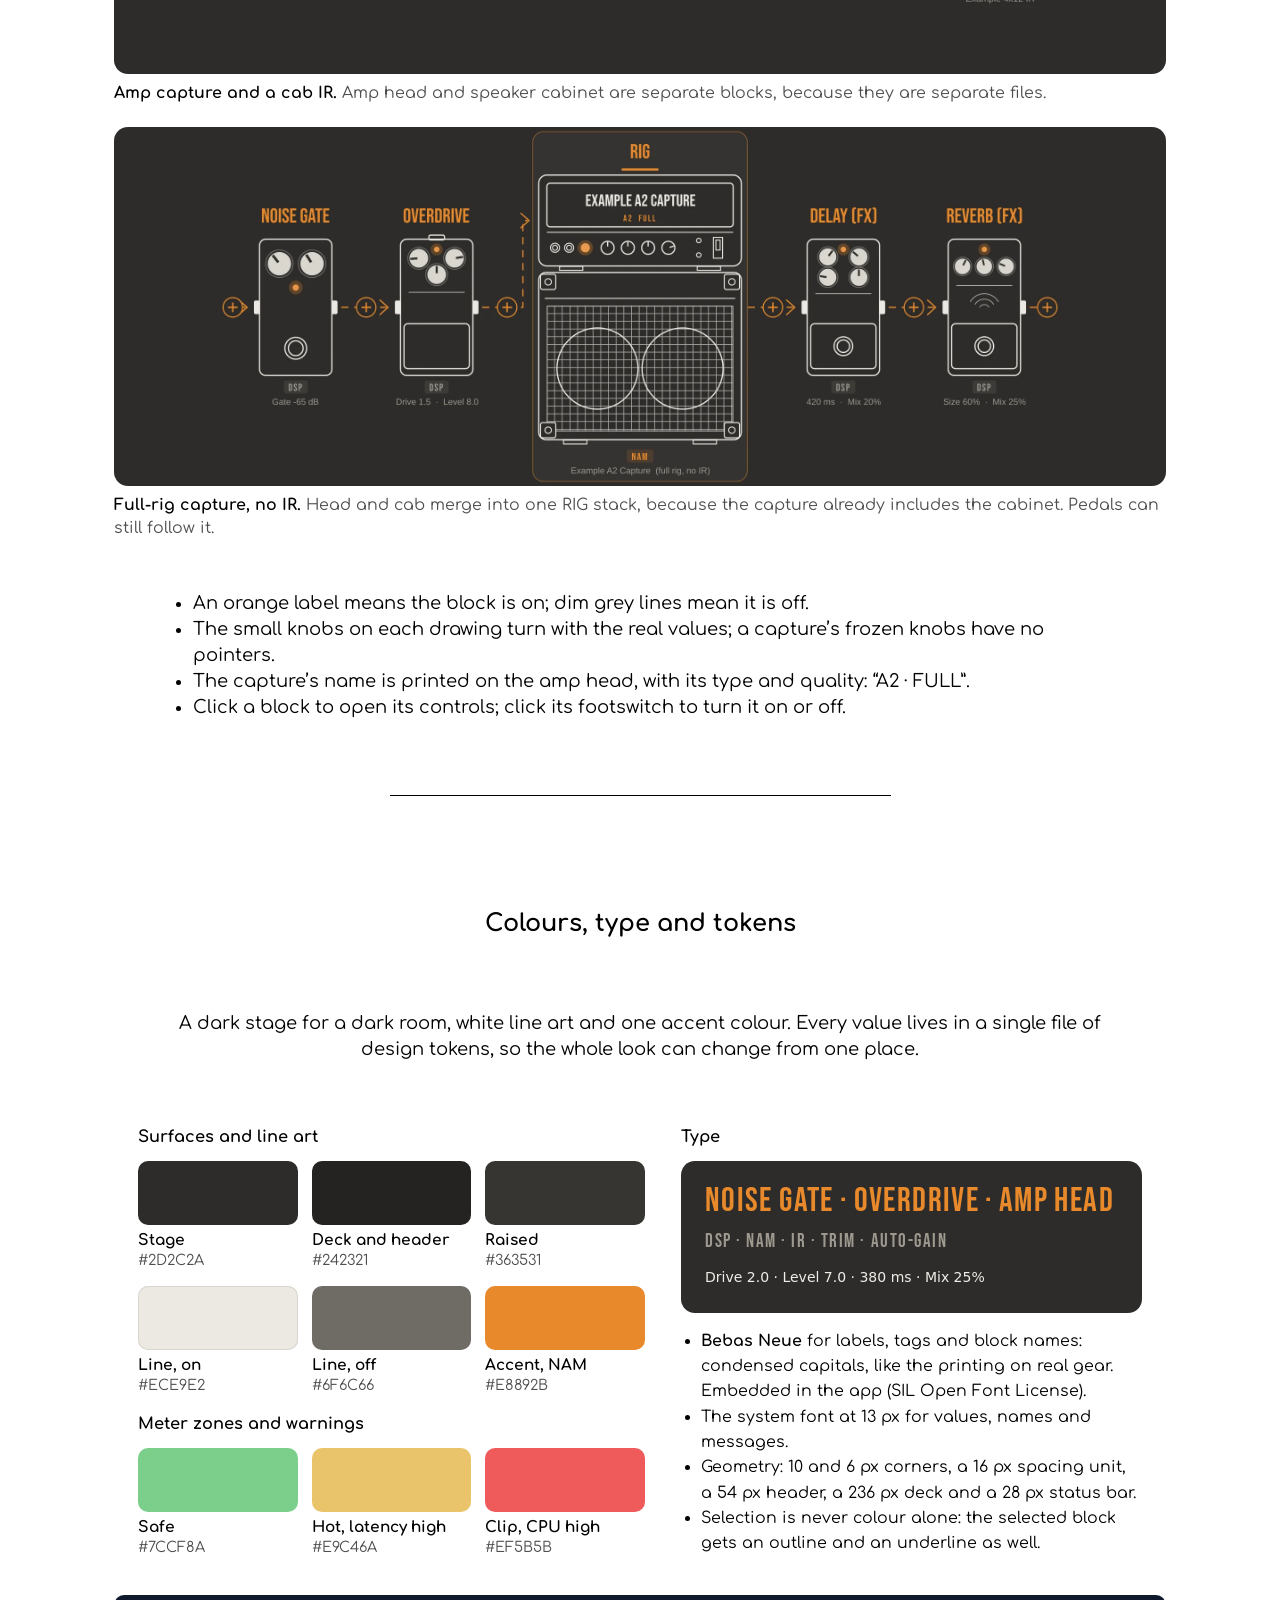
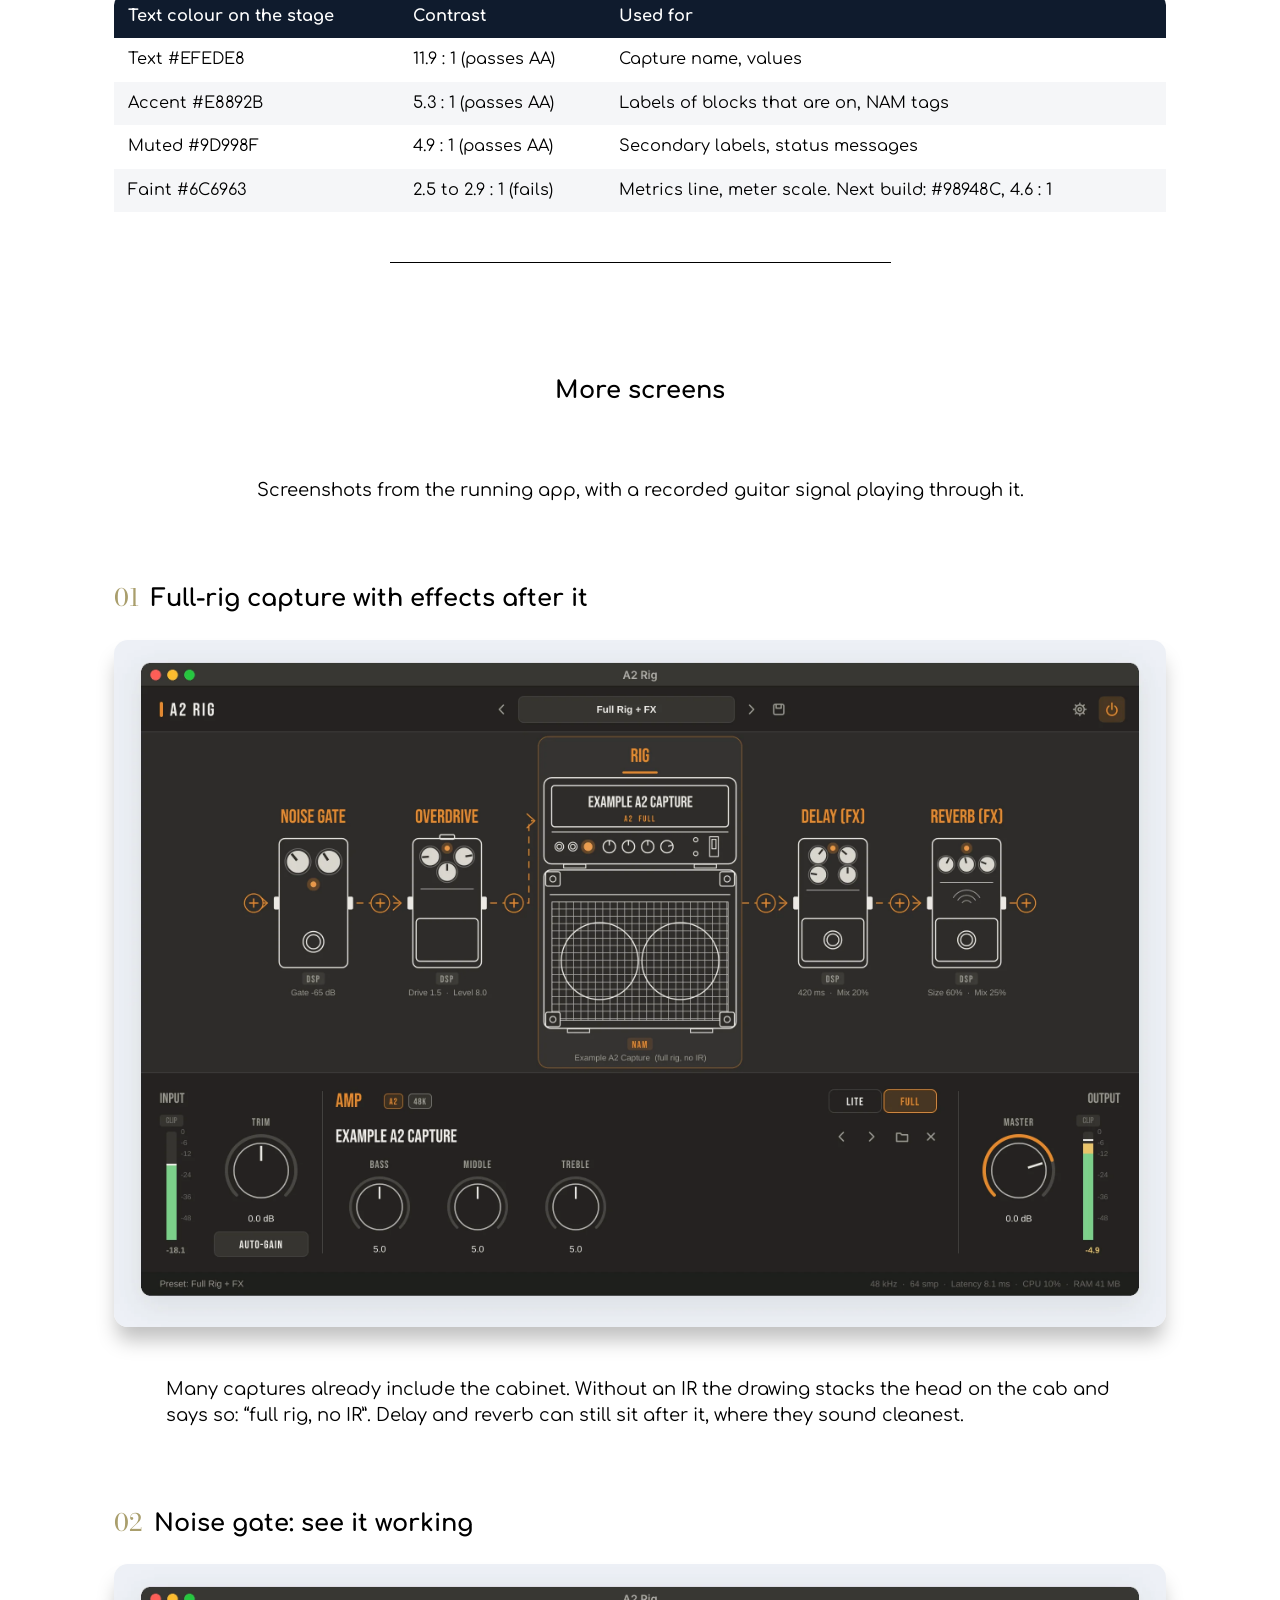
==== commit d192464e: "A2 Rig: third round - editable chain, pedal captures, block labels, quiet metrics New screenshots fr" ====
--- a/a2-rig.html
+++ b/a2-rig.html
@@ -4,7 +4,7 @@
 <meta charset="utf-8">
 <meta name="viewport" content="width=device-width, initial-scale=1">
 <title>A2 Rig (Personal App) — John Voultsis</title>
-<meta name="description" content="A lightweight Mac app I designed for my own guitar practice: it plays Neural Amp Modeler A2 captures without a DAW, with the signal chain drawn as the interface, honest meters, auto-gain and visible latency.">
+<meta name="description" content="A lightweight Mac app I designed for my own guitar practice: it plays Neural Amp Modeler A2 captures without a DAW, with the signal chain as an editable interface, pedal captures with honest controls, meters, auto-gain and quiet metrics.">
 <meta name="theme-color" content="#ffffff">
 <meta property="og:type" content="website">
 <meta property="og:title" content="A2 Rig (Personal App) — John Voultsis">
@@ -37,13 +37,14 @@
   <section class="project-info">
     <div class="project-info__about">
       <h1 class="project-info__title">A2 Rig (Personal App)</h1>
-      <p class="project-info__lead">A lightweight Mac app I designed for my own guitar practice. It plays Neural Amp Modeler (NAM) A2 captures without a DAW, and its main screen is the signal chain itself: pedals, amp head and cabinet, drawn as line art.</p>
+      <p class="project-info__lead">A lightweight Mac app I designed for my own guitar practice. It plays Neural Amp Modeler (NAM) A2 captures without a DAW, and its main screen is the signal chain itself: pedals, amp head and cabinet, drawn as line art, which I can rebuild in place while I play.</p>
     </div>
     <div class="project-info__tasks">
       <p class="b">Tasks</p>
       <ul>
         <li>Problem framing</li>
         <li>Interaction design</li>
+        <li>Direct manipulation</li>
         <li>UI design and design tokens</li>
         <li>Metering and feedback design</li>
         <li>Microcopy</li>
@@ -55,21 +56,22 @@
     </div>
   </section>
 
-  <div class="sk-hero"><img src="images/a2rig/hero.webp" alt="The A2 Rig window on a Mac: a noise gate, overdrive and delay pedal drawn in white line art with orange labels, connected by dashed orange arrows to an amp head showing the capture name and a 2x12 speaker cabinet; below, input and output meters and the amp's bass, middle and treble knobs" width="2400" height="1500"></div>
+  <div class="sk-hero"><img src="images/a2rig/hero.webp" alt="The A2 Rig window on a Mac: a chain of seven blocks in white line art with orange labels: noise gate, a built-in overdrive, an overdrive loaded with a NAM pedal capture, amp head, speaker cabinet, delay and reverb, each with a DSP, NAM or IR tag and its name underneath, and a plus sign on every connecting arrow; below, the selected NAM overdrive's controls: DSP and NAM switch, Lite and Full, Push and Level" width="2400" height="1500"></div>
 
   <section class="overview overview--gwc" aria-labelledby="ov">
     <h2 class="overview__label" id="ov">Overview</h2>
     <div class="overview__text">
       <p>NAM is an open-source way to capture a real amp with machine learning and play it on a computer. Its newer A2 captures are lighter and can run in two qualities, Full and Lite. To play them, though, I had to open a recording program, make a track, arm the input, insert a plugin and load the capture and a cabinet file. Every single time.</p>
-      <p>So I designed my own player. One window, opened straight into playing, built around how I already think about a guitar rig: a chain of pedals into an amp and a cabinet. The design is mine from start to finish: the brief, the interaction model, the visual direction and every decision between the two builds.</p>
+      <p>So I designed my own player. One window, opened straight into playing, built around how I already think about a guitar rig: a chain of pedals into an amp and a cabinet. It took three rounds. The third came entirely from my own use of the app: the questions I asked while playing it became its best features.</p>
+      <p>The design is mine from start to finish: the brief, the interaction model, the visual direction and every decision between the builds.</p>
       <p class="ir-muted">A real, working app for my own use. The screenshots below are from the running app.</p>
     </div>
   </section>
 
   <div class="sk-stats ir-stats">
     <div><strong>0</strong><h3>DAWs to open</h3><p>Launch, and the last sound and audio settings are already there.</p></div>
-    <div><strong>~8 MB</strong><h3>the whole app</h3><p>Down from 9.8 MB in the first build; most of it is the NAM engine.</p></div>
-    <div><strong>~1.7%</strong><h3>CPU for A2-Lite</h3><p>About 8% for A2-Full, on one core at a 64-sample buffer.</p></div>
+    <div><strong>1 click</strong><h3>to add a pedal</h3><p>A “+” on every arrow of the chain; up to 10 pedals, before or after the amp.</p></div>
+    <div><strong>~8 MB</strong><h3>the whole app</h3><p>About 1.7% CPU for an A2-Lite capture, 8% for A2-Full, on one core.</p></div>
   </div>
 
   <!-- ===== 1. Problem ===== -->
@@ -87,9 +89,9 @@
     <p class="sp"><span class="b">How might we…</span></p>
     <ul>
       <li>make the app open straight into playing, with everything as I left it?</li>
-      <li>show the whole signal path at a glance, and edit any part of it in one click?</li>
+      <li>show the whole signal path at a glance, and change any part of it where it is?</li>
       <li>set the input level correctly without knowing anything about gain staging?</li>
-      <li>make latency and clipping visible before they become a problem?</li>
+      <li>make latency and clipping visible without making the screen noisy?</li>
       <li>keep the app so light that it never competes with the sound for CPU?</li>
     </ul>
   </section>
@@ -105,14 +107,14 @@
         <li>Mac mini M1, SSL 2 MK2 audio interface.</li>
         <li>A six-string with active pickups: a hot, loud signal.</li>
         <li>Practice at home, short sessions, often late.</li>
-        <li>A folder of A2 captures and cabinet IRs to switch between.</li>
+        <li>A folder of amp captures, pedal captures and cabinet IRs to switch between.</li>
       </ul>
     </div>
     <div class="sk-card sk-card--dark">
       <h3>What I need from it</h3>
       <ul>
         <li>Open and play, with no setup on the second launch.</li>
-        <li>Switch captures with my hands still on the guitar.</li>
+        <li>Change the rig with my hands still on the guitar.</li>
         <li>Know my levels are right and my latency is low.</li>
         <li>Nothing running that I am not using.</li>
       </ul>
@@ -121,15 +123,15 @@
 
   <!-- ===== 3. Process ===== -->
   <div class="rule rule--gap-sm" role="presentation"></div>
-  <h2 class="section-title section-title--lg">Process: two builds, one review</h2>
+  <h2 class="section-title section-title--lg">Process: three builds, two reviews</h2>
   <div class="sk-arch">
-    <div class="sk-node"><h3>1 · Can it be done?</h3><p>Research: NAM’s engine is open source, and one A2 file holds both a Full and a Lite version of the capture.</p></div>
+    <div class="sk-node"><h3>1 · First build</h3><p>A working player with a classic panel: input, gate, EQ, output, cab IR and presets.</p></div>
     <span class="sk-arrow" aria-hidden="true">→</span>
-    <div class="sk-node"><h3>2 · First build</h3><p>A working player with a classic panel: input, gate, EQ, output, cab IR and presets.</p></div>
+    <div class="sk-node"><h3>2 · Review</h3><p>Extremely lightweight, the chain drawn like my reference images, levels you can see.</p></div>
     <span class="sk-arrow" aria-hidden="true">→</span>
-    <div class="sk-node sk-node--dark"><h3>3 · My review</h3><p>Three changes: extremely lightweight, the chain drawn like my two reference images, and levels you can see: meters, auto-gain and latency.</p></div>
+    <div class="sk-node"><h3>3 · Using it</h3><p>Playing it every day, I asked what each part really did, and where it got in my way.</p></div>
     <span class="sk-arrow" aria-hidden="true">→</span>
-    <div class="sk-node"><h3>4 · Second build</h3><p>The chain becomes the interface, with meters, auto-gain and visible latency.</p></div>
+    <div class="sk-node sk-node--dark"><h3>4 · Third build</h3><p>An editable chain, pedal captures with honest controls, a label on every block, quiet metrics.</p></div>
   </div>
   <div class="sk-tablewrap">
   <table class="sk-table sk-table--plain">
@@ -140,54 +142,98 @@
       <tr><td>Full JUCE framework, 9.8 MB</td><td>Only the modules it needs, stripped binary, 8 MB; blocks that are off cost nothing</td><td>“Extremely lightweight” was a requirement, not a wish</td></tr>
       <tr><td>No metering</td><td>Input and output meters with zones, peak hold and a CLIP light that stays on</td><td>You cannot set a level you cannot see</td></tr>
       <tr><td>Manual input trim</td><td>AUTO-GAIN: play hard for 3 seconds and the trim is set for you</td><td>Hot pickups and captures that expect a set level</td></tr>
-      <tr><td>Latency hidden in settings</td><td>Round-trip latency always in the header, and colour-coded in Settings</td><td>Latency is felt before it is found</td></tr>
-      <tr><td>Delay in one fixed place</td><td>Before the amp or after the cab, and the pedal moves in the drawing</td><td>Clean repeats with high gain, and the picture always tells the truth</td></tr>
     </tbody>
   </table>
   </div>
 
-  <!-- ===== 4. Principles ===== -->
+  <!-- ===== 4. Round three ===== -->
+  <div class="rule rule--gap-sm" role="presentation"></div>
+  <h2 class="section-title section-title--lg">Round three: my questions, my design</h2>
+  <section class="copy copy--center"><p>The third round did not start with a brief. It started with questions I asked while playing. Each one exposed a gap between what the screen said and what the sound did, and each answer became a design rule.</p></section>
+
+  <h3 class="ir-screen-title"><span>A</span> “If a pedal is a capture, do its knobs mean anything?”</h3>
+  <div class="sk-shot"><img src="images/a2rig/nam-pedal.webp" alt="An overdrive in NAM mode: its drawing has a NAM plate on the footswitch and knobs without pointers, its name sits underneath, and the panel shows a DSP and NAM switch, Lite and Full, and only Push and Level, with the hint Knobs are frozen in the capture" width="2488" height="1624" loading="lazy" decoding="async"></div>
+  <section class="copy">
+    <p>No. A NAM capture is a snapshot of a pedal at one setting, so its drive and tone are baked in. Showing working knobs for it would be a lie. I asked for every overdrive to switch between <b>DSP</b>, the built-in effect where every knob works, and <b>NAM</b>, a real pedal’s capture.</p>
+    <p class="sp"><span class="b">How the screen tells the truth:</span> in NAM mode the drawing loses its knob pointers and gets a NAM plate on the footswitch. The panel keeps only the two controls that still mean something, Push (how hard you hit the pedal) and Level, and says why in one line: “Knobs are frozen in the capture”.</p>
+    <p class="sp"><span class="b">Principle:</span> never show a control that does nothing. Signifiers have to match what the system can really do.</p>
+    <p class="sp ir-muted">Only the overdrive gets a NAM mode. Delay and gate work over time, and a capture only remembers a few milliseconds of sound, so they stay DSP.</p>
+  </section>
+
+  <h3 class="ir-screen-title"><span>B</span> A “+” on every arrow, a “−” on every pedal</h3>
+  <div class="sk-shot"><img src="images/a2rig/add-menu.webp" alt="Clicking the plus between the noise gate and the overdrive opens a small menu titled Add before the amp, with Noise gate, Overdrive DSP, Overdrive NAM pedal capture, Delay and Reverb" width="2488" height="1624" loading="lazy" decoding="async"></div>
+  <div class="sk-shot a2-shot-gap"><img src="images/a2rig/added.webp" alt="After choosing Reverb from the plus at the end of the chain: the chain has shrunk to fit a new reverb pedal after the cabinet, the reverb is selected with a minus in its corner, and the status bar says Added reverb (fx) after the amp" width="2488" height="1624" loading="lazy" decoding="async"></div>
+  <section class="copy">
+    <p>My idea: the dashed arrows already show where the sound goes, so that is where a new pedal should go in. A “+” sits on every arrow and at both ends; clicking it opens a short menu titled with where the pedal will land, “Add before the amp” or “Add after the amp”. A “−” appears on a pedal when you point at it or select it, and the Delete key does the same.</p>
+    <ul>
+      <li><b>Direct manipulation:</b> you change the chain where you see it, not in a separate routing screen.</li>
+      <li><b>The chain grows and shrinks to fit</b> the window, up to 10 pedals, so nothing ever scrolls out of sight.</li>
+      <li><b>One general rule replaced a special case.</b> The delay used to have a “Before amp / After cab” switch. Now any pedal goes anywhere, so the switch is gone.</li>
+      <li><b>Safe while playing:</b> a new pedal fades in and a removed one fades out, so there is never a click in the sound. The new pedal is selected, so its controls are already open.</li>
+    </ul>
+  </section>
+
+  <h3 class="ir-screen-title"><span>C</span> A name and a type under every block</h3>
+  <div class="a2-chains"><figure><img src="images/a2rig/chain-dynamic.webp" alt="The whole seven-block chain: under each block a small tag reads DSP, NAM or IR, with the block's values or the loaded file's name below it" width="2360" height="804" loading="lazy" decoding="async"></figure><figure><img src="images/a2rig/chain-tags.webp" alt="Close-up: a noise gate tagged DSP, Gate minus 68 dB; an overdrive tagged DSP, Drive 1.5, Level 8.0; an overdrive tagged NAM in orange, Example Drive Capture; and the amp head tagged NAM, Example A2 Capture, A2 Full" width="1310" height="430" loading="lazy" decoding="async"><figcaption>Close-up: the built-in overdrive shows its values, the captured one shows its file, and NAM stands out in orange.</figcaption></figure></div>
+  <section class="copy">
+    <p>With pedals coming and going, I wanted to know at a glance what was loaded. Under every block there is now a small tag, <b>DSP</b>, <b>NAM</b> or <b>IR</b>, and under it either the values (“380 ms · Mix 20%”) or the file’s name (“Example Drive Capture”). NAM tags are orange, so the captures stand out from the built-in effects.</p>
+    <p class="sp"><span class="b">Principle:</span> recognition over recall. I should never have to click a block to remember what is in it.</p>
+  </section>
+
+  <h3 class="ir-screen-title"><span>D</span> Metrics at the bottom: there, but quiet</h3>
+  <div class="sk-shot"><img src="images/a2rig/main.webp" alt="Main window with the amp selected; the header holds only the preset selector, settings and power, and a quiet line at the bottom right reads 48 kHz, 64 samples, latency, CPU and RAM" width="2488" height="1624" loading="lazy" decoding="async"></div>
+  <section class="copy">
+    <p>I asked for CPU, memory and latency to be visible, but not in the way. They moved from the header to one quiet grey line at the bottom right: sample rate, buffer, latency, CPU, RAM. The line only changes colour when something is wrong: amber when latency goes over 10 ms, red when the CPU goes over 70%. The header is now just presets, settings and power.</p>
+    <p class="sp"><span class="b">Principle:</span> the status of the system is always visible, and it only asks for attention when it needs it.</p>
+  </section>
+
+  <h3 class="ir-screen-title"><span>E</span> “Can I go down to 32?”</h3>
+  <div class="sk-shot"><img src="images/a2rig/settings.webp" alt="Settings with the buffer size list open: 16, 32, 48, 64, 96, 128, 192, 256, 512 and 1024 samples, each with its duration in milliseconds, and 64 samples ticked" width="2488" height="1624" loading="lazy" decoding="async"></div>
+  <section class="copy">
+    <p>The settings now list every buffer size the audio interface accepts, each with its time in milliseconds next to it: “32 samples (0.7 ms)”. A guitarist feels milliseconds, not samples, so the trade-off between speed and stability is shown in the unit that matters. 64 stays the default; the note below tells you to go back up if you hear crackles.</p>
+  </section>
+
+  <!-- ===== 5. Principles ===== -->
   <div class="rule rule--gap-sm" role="presentation"></div>
   <h2 class="section-title section-title--lg">Design principles</h2>
   <div class="sk-cards sk-cards--3">
-    <div class="sk-card"><span class="sk-card__num">1</span><h3>The chain is the interface</h3><p>One picture shows what is on, in what order, and with which settings. Click it to edit it.</p></div>
-    <div class="sk-card"><span class="sk-card__num">2</span><h3>Off costs nothing</h3><p>Lightweight is a feature: anything switched off, or left flat, is skipped by the audio engine.</p></div>
+    <div class="sk-card"><span class="sk-card__num">1</span><h3>The chain is the interface</h3><p>One picture shows what is on, in what order, with which settings. You read it, and you rebuild it, in the same place.</p></div>
+    <div class="sk-card"><span class="sk-card__num">2</span><h3>No control without a meaning</h3><p>Frozen knobs lose their pointers; switches that a general rule can replace are removed.</p></div>
     <div class="sk-card"><span class="sk-card__num">3</span><h3>Show levels, don’t guess</h3><p>Meters, a clip light that waits for you, auto-gain and level-matching between captures.</p></div>
-    <div class="sk-card"><span class="sk-card__num">4</span><h3>Hands stay on the guitar</h3><p>Every common action has a single key: blocks 1 to 5, Space, arrows, B.</p></div>
-    <div class="sk-card"><span class="sk-card__num">5</span><h3>Remember everything</h3><p>Interface, input, last sound and window size come back on the next launch.</p></div>
-    <div class="sk-card sk-card--dark"><span class="sk-card__num">6</span><h3>Say what to do next</h3><p>Every message in the status bar names the problem and the fix.</p></div>
-  </div>
-
-  <!-- ===== 5. Structure ===== -->
+    <div class="sk-card"><span class="sk-card__num">4</span><h3>Quiet until it matters</h3><p>Metrics sit in grey at the bottom and only take colour when something is wrong.</p></div>
+    <div class="sk-card"><span class="sk-card__num">5</span><h3>Off costs nothing</h3><p>Anything switched off, or left flat, is skipped by the audio engine. Lightweight is a feature.</p></div>
+    <div class="sk-card sk-card--dark"><span class="sk-card__num">6</span><h3>Say what to do next</h3><p>Every message names what happened, or the problem and the fix.</p></div>
+  </div>
+
+  <!-- ===== 6. Structure ===== -->
   <div class="rule rule--gap-sm" role="presentation"></div>
   <h2 class="section-title section-title--lg">One window, four layers</h2>
   <section class="copy copy--center"><p>No tabs and no pages. Everything sits in one window, from the general at the top to the specific at the bottom.</p></section>
   <div class="sk-cards sk-cards--4">
-    <div class="sk-card"><span class="sk-card__num">Header</span><p>Presets (previous, name, next, save), the audio status (sample rate, buffer, latency, CPU), settings and the power switch.</p></div>
-    <div class="sk-card"><span class="sk-card__num">Stage</span><p>The signal chain, left to right, in the order the sound travels. The selected block is outlined.</p></div>
+    <div class="sk-card"><span class="sk-card__num">Header</span><p>Presets (previous, name, next, save), settings and the power switch. Nothing else.</p></div>
+    <div class="sk-card"><span class="sk-card__num">Stage</span><p>The chain, left to right, in the order the sound travels, with a “+” on every arrow. The selected block is outlined.</p></div>
     <div class="sk-card"><span class="sk-card__num">Deck</span><p>Input meter and trim on the left, the selected block’s controls in the middle, master and output meter on the right.</p></div>
-    <div class="sk-card sk-card--dark"><span class="sk-card__num">Status bar</span><p>The last thing that happened, and the keyboard shortcuts as a constant reminder.</p></div>
-  </div>
-
-  <!-- ===== 6. Chain ===== -->
+    <div class="sk-card sk-card--dark"><span class="sk-card__num">Status bar</span><p>The last thing that happened on the left; sample rate, buffer, latency, CPU and RAM on the right.</p></div>
+  </div>
+
+  <!-- ===== 7. Chain ===== -->
   <div class="rule rule--gap-sm" role="presentation"></div>
   <h2 class="section-title section-title--lg">The chain tells the truth</h2>
   <section class="copy copy--center"><p>The drawing is not decoration. It changes with the sound, so it can be trusted at a glance.</p></section>
   <div class="a2-chains">
-    <figure><img src="images/a2rig/chain-ir.webp" alt="Chain with a cab IR: gate, overdrive and delay pedals, then a separate amp head and speaker cabinet" width="2360" height="804" loading="lazy" decoding="async"><figcaption><b>With a cab IR.</b> Amp head and speaker cabinet are separate blocks, because they are separate files.</figcaption></figure>
-    <figure><img src="images/a2rig/chain-rig.webp" alt="Chain with a full-rig capture: the amp head sits on top of the cabinet as one RIG stack, and the arrow rises into the head" width="2360" height="804" loading="lazy" decoding="async"><figcaption><b>Full-rig capture, no IR.</b> Head and cab merge into one RIG stack, because the capture already includes the cabinet.</figcaption></figure>
-    <figure><img src="images/a2rig/chain-post.webp" alt="Chain with the delay pedal moved to the end, after the speaker cabinet" width="2360" height="804" loading="lazy" decoding="async"><figcaption><b>Delay after the cab.</b> The pedal moves to the end of the chain, like an amp’s effects loop.</figcaption></figure>
+    <figure><img src="images/a2rig/chain-ir.webp" alt="Chain with a cab IR: gate, overdrive and delay pedals, then a separate amp head and speaker cabinet" width="2360" height="804" loading="lazy" decoding="async"><figcaption><b>Amp capture and a cab IR.</b> Amp head and speaker cabinet are separate blocks, because they are separate files.</figcaption></figure>
+    <figure><img src="images/a2rig/chain-rig.webp" alt="Chain with a full-rig capture: the amp head sits on top of the cabinet as one RIG stack, followed by a delay and a reverb" width="2360" height="804" loading="lazy" decoding="async"><figcaption><b>Full-rig capture, no IR.</b> Head and cab merge into one RIG stack, because the capture already includes the cabinet. Pedals can still follow it.</figcaption></figure>
   </div>
   <section class="copy">
     <ul>
       <li>An orange label means the block is on; dim grey lines mean it is off.</li>
-      <li>The small knobs on each drawing turn with the real values, and a line of text under each pedal says them in words: “Drive 2.0 · Level 7.0”.</li>
+      <li>The small knobs on each drawing turn with the real values; a capture’s frozen knobs have no pointers.</li>
       <li>The capture’s name is printed on the amp head, with its type and quality: “A2 · FULL”.</li>
       <li>Click a block to open its controls; click its footswitch to turn it on or off.</li>
     </ul>
   </section>
 
-  <!-- ===== 7. Design system ===== -->
+  <!-- ===== 8. Design system ===== -->
   <div class="rule rule--gap-sm" role="presentation"></div>
   <h2 class="section-title section-title--lg">Colours, type and tokens</h2>
   <section class="copy copy--center"><p>A dark stage for a dark room, white line art and one accent colour. Every value lives in a single file of design tokens, so the whole look can change from one place.</p></section>
@@ -200,25 +246,25 @@
         <div><i style="background:#363531"></i><b>Raised</b><span>#363531</span></div>
         <div><i style="background:#ECE9E2;box-shadow:inset 0 0 0 1px #d9d6cf"></i><b>Line, on</b><span>#ECE9E2</span></div>
         <div><i style="background:#6F6C66"></i><b>Line, off</b><span>#6F6C66</span></div>
-        <div><i style="background:#E8892B"></i><b>Accent</b><span>#E8892B</span></div>
+        <div><i style="background:#E8892B"></i><b>Accent, NAM</b><span>#E8892B</span></div>
       </div>
-      <p class="ir-ds-h">Meter zones</p>
+      <p class="ir-ds-h">Meter zones and warnings</p>
       <div class="sk-swatches">
         <div><i style="background:#7CCF8A"></i><b>Safe</b><span>#7CCF8A</span></div>
-        <div><i style="background:#E9C46A"></i><b>Hot</b><span>#E9C46A</span></div>
-        <div><i style="background:#EF5B5B"></i><b>Clip</b><span>#EF5B5B</span></div>
+        <div><i style="background:#E9C46A"></i><b>Hot, latency high</b><span>#E9C46A</span></div>
+        <div><i style="background:#EF5B5B"></i><b>Clip, CPU high</b><span>#EF5B5B</span></div>
       </div>
     </div>
     <div class="a2-type">
       <p class="ir-ds-h">Type</p>
       <div class="a2-type__panel">
         <p class="a2-type__display">Noise gate · Overdrive · Amp head</p>
-        <p class="a2-type__label">Trim · Master · Auto-gain</p>
+        <p class="a2-type__label">DSP · NAM · IR · Trim · Auto-gain</p>
         <p class="a2-type__body">Drive 2.0 · Level 7.0 · 380 ms · Mix 25%</p>
       </div>
       <ul class="ir-rules">
-        <li><b>Bebas Neue</b> for labels and block names: condensed capitals, like the printing on real gear. Embedded in the app (SIL Open Font License).</li>
-        <li>The system font at 13 px for values and messages.</li>
+        <li><b>Bebas Neue</b> for labels, tags and block names: condensed capitals, like the printing on real gear. Embedded in the app (SIL Open Font License).</li>
+        <li>The system font at 13 px for values, names and messages.</li>
         <li>Geometry: 10 and 6 px corners, a 16 px spacing unit, a 54 px header, a 236 px deck and a 28 px status bar.</li>
         <li>Selection is never colour alone: the selected block gets an outline and an underline as well.</li>
       </ul>
@@ -229,75 +275,55 @@
     <thead><tr><th scope="col">Text colour on the stage</th><th scope="col">Contrast</th><th scope="col">Used for</th></tr></thead>
     <tbody>
       <tr><td>Text #EFEDE8</td><td>11.9 : 1 (passes AA)</td><td>Capture name, values</td></tr>
-      <tr><td>Accent #E8892B</td><td>5.3 : 1 (passes AA)</td><td>Labels of blocks that are on</td></tr>
-      <tr><td>Muted #9D998F</td><td>4.9 : 1 (passes AA)</td><td>Secondary labels</td></tr>
-      <tr><td>Faint #6C6963</td><td>2.5 : 1 (fails)</td><td>Shortcut hints, meter scale. Next build: #98948C, 4.6 : 1</td></tr>
+      <tr><td>Accent #E8892B</td><td>5.3 : 1 (passes AA)</td><td>Labels of blocks that are on, NAM tags</td></tr>
+      <tr><td>Muted #9D998F</td><td>4.9 : 1 (passes AA)</td><td>Secondary labels, status messages</td></tr>
+      <tr><td>Faint #6C6963</td><td>2.5 to 2.9 : 1 (fails)</td><td>Metrics line, meter scale. Next build: #98948C, 4.6 : 1</td></tr>
     </tbody>
   </table>
   </div>
 
-  <!-- ===== 8. Screens ===== -->
-  <div class="rule rule--gap-sm" role="presentation"></div>
-  <h2 class="section-title section-title--lg">The screens</h2>
+  <!-- ===== 9. Screens ===== -->
+  <div class="rule rule--gap-sm" role="presentation"></div>
+  <h2 class="section-title section-title--lg">More screens</h2>
   <section class="copy copy--center"><p>Screenshots from the running app, with a recorded guitar signal playing through it.</p></section>
 
-  <h3 class="ir-screen-title"><span>01</span> Main view: the whole rig on one screen</h3>
-  <div class="sk-shot"><img src="images/a2rig/main.webp" alt="Main window with all five blocks on and the amp head selected; the deck shows the capture name, A2 and 48K badges, Lite and Full buttons, bass, middle and treble knobs, and input and output meters" width="2488" height="1624" loading="lazy" decoding="async"></div>
-  <section class="copy">
-    <p>The amp is selected, so the deck shows its controls: the capture’s name, badges for its type and sample rate, the Lite/Full switch and a three-band EQ. Arrows next to the name step through the other captures in the same folder.</p>
-    <p class="sp"><span class="b">Key choices:</span> the audio status is always in the header; Lite and Full are a segmented switch, not a menu, because I change them while playing.</p>
-  </section>
-
-  <h3 class="ir-screen-title"><span>02</span> Full-rig capture: head and cab become one</h3>
-  <div class="sk-shot"><img src="images/a2rig/rig.webp" alt="The chain with a full-rig capture loaded and no IR: the amp head and cabinet are drawn as one RIG stack, labelled Full-rig capture, no cab IR" width="2488" height="1624" loading="lazy" decoding="async"></div>
-  <section class="copy">
-    <p>Many captures already include the cabinet. Adding a second cabinet would make the sound muddy, so without an IR the drawing stacks the head on the cab and labels it “Full-rig capture · no cab IR”.</p>
-  </section>
-
-  <h3 class="ir-screen-title"><span>03</span> Noise gate: see it working</h3>
-  <div class="sk-shot"><img src="images/a2rig/gate.webp" alt="Noise gate selected: threshold and release knobs and an LED labelled OPEN next to the on switch" width="2488" height="1624" loading="lazy" decoding="async"></div>
-  <section class="copy">
-    <p>A gate that you cannot see is a gate you cannot set. An LED next to the switch reads OPEN or CLOSED, live, so the threshold can be set by watching it while the strings ring out.</p>
-  </section>
-
-  <h3 class="ir-screen-title"><span>04</span> Overdrive: a hint where it matters</h3>
-  <div class="sk-shot"><img src="images/a2rig/overdrive.webp" alt="Overdrive selected and switched on, with drive, tone and level knobs and the hint Low drive plus high level equals tight boost into a high-gain amp" width="2488" height="1624" loading="lazy" decoding="async"></div>
-  <section class="copy">
-    <p>One line of advice sits next to the switch: “Low drive + high level = tight boost into a high-gain amp”. It is the most common way to use this pedal with metal captures, so the defaults start there.</p>
-  </section>
-
-  <h3 class="ir-screen-title"><span>05</span> Delay: before the amp or after the cab</h3>
-  <div class="sk-shot"><img src="images/a2rig/delay-after-cab.webp" alt="Delay selected with time, feedback, mix and tone knobs; the After cab button is active and the delay pedal has moved to the end of the chain" width="2488" height="1624" loading="lazy" decoding="async"></div>
-  <section class="copy">
-    <p>Before the amp, the repeats get distorted with everything else. After the cab, they stay clean, which suits high gain. One switch changes it, and the pedal moves in the drawing at the same moment.</p>
-  </section>
-
-  <h3 class="ir-screen-title"><span>06</span> Auto-gain: the level, set for you</h3>
+  <h3 class="ir-screen-title"><span>01</span> Full-rig capture with effects after it</h3>
+  <div class="sk-shot"><img src="images/a2rig/rig.webp" alt="A preset called Full Rig plus FX: gate and overdrive, then a RIG stack labelled NAM, Example A2 Capture, full rig, no IR, followed by delay and reverb pedals" width="2488" height="1624" loading="lazy" decoding="async"></div>
+  <section class="copy">
+    <p>Many captures already include the cabinet. Without an IR the drawing stacks the head on the cab and says so: “full rig, no IR”. Delay and reverb can still sit after it, where they sound cleanest.</p>
+  </section>
+
+  <h3 class="ir-screen-title"><span>02</span> Noise gate: see it working</h3>
+  <div class="sk-shot"><img src="images/a2rig/gate.webp" alt="Noise gate selected: threshold and release knobs, an LED labelled OPEN next to the on switch, and a minus to remove it" width="2488" height="1624" loading="lazy" decoding="async"></div>
+  <section class="copy">
+    <p>A gate you cannot see is a gate you cannot set. An LED next to the switch reads OPEN or CLOSED, live, so the threshold can be set by watching it while the strings ring out.</p>
+  </section>
+
+  <h3 class="ir-screen-title"><span>03</span> Overdrive in DSP mode</h3>
+  <div class="sk-shot"><img src="images/a2rig/overdrive.webp" alt="Overdrive selected in DSP mode, switched on, with drive, tone and level knobs and the hint Low drive plus high level equals tight boost" width="2488" height="1624" loading="lazy" decoding="async"></div>
+  <section class="copy">
+    <p>The overdrive with its built-in effect: all three knobs work. One line of advice sits next to the switch, “Low drive + high level = tight boost”, the most common way to use it with metal captures, and the defaults start there.</p>
+  </section>
+
+  <h3 class="ir-screen-title"><span>04</span> Auto-gain: the level, set for you</h3>
   <div class="sk-shot"><img src="images/a2rig/auto-gain.webp" alt="After auto-gain: the trim knob reads plus 12.1 dB and the status bar says Trim set to plus 12.1 dB, your peaks were minus 18.1 dBFS" width="2488" height="1624" loading="lazy" decoding="async"></div>
   <section class="copy">
-    <p>Press AUTO-GAIN and play hard for three seconds: big chords and palm mutes. The app measures the strongest pick attacks, ignores single spikes, and sets the trim so they reach about −6 dBFS, the hot but clean signal most captures expect. Then it says exactly what it did.</p>
-    <p class="sp"><span class="b">Key choice:</span> the trim stays a normal knob afterwards. Auto-gain gives a starting point; it never takes control away.</p>
-  </section>
-
-  <h3 class="ir-screen-title"><span>07</span> Clipping: a light that waits for you</h3>
+    <p>Press AUTO-GAIN and play hard for three seconds. The app measures the strongest pick attacks, ignores single spikes, and sets the trim so they reach about −6 dBFS, the hot but clean signal most captures expect. Then it says exactly what it did. The trim stays a normal knob afterwards.</p>
+  </section>
+
+  <h3 class="ir-screen-title"><span>05</span> Clipping: a light that waits for you</h3>
   <div class="sk-shot"><img src="images/a2rig/clip.webp" alt="The trim pushed to plus 20 dB: the input meter's CLIP light is lit red and stays on" width="2488" height="1624" loading="lazy" decoding="async"></div>
   <section class="copy">
     <p>A clip lasts milliseconds, and you are looking at the fretboard when it happens. So the CLIP light stays on until you click the meter. It also lights when the interface itself clips, before the app touches the signal.</p>
   </section>
 
-  <h3 class="ir-screen-title"><span>08</span> Settings: latency in plain sight</h3>
-  <div class="sk-shot"><img src="images/a2rig/settings.webp" alt="Settings panel sliding over the main window: input and output device, guitar input, outputs, sample rate, buffer size with milliseconds, round-trip latency, a note about direct monitoring, level-match and open presets folder" width="2488" height="1624" loading="lazy" decoding="async"></div>
-  <section class="copy">
-    <p>The panel slides over the rig instead of opening a new window. Buffer sizes show their milliseconds, and the round-trip latency is coloured: green up to 6 ms, amber up to 10, red above. A note explains the most common cause of a doubled, flanging sound: the interface’s direct monitoring, with the exact setting for my SSL 2.</p>
-  </section>
-
-  <h3 class="ir-screen-title"><span>09</span> Empty state: one clear next step</h3>
+  <h3 class="ir-screen-title"><span>06</span> Empty state: one clear next step</h3>
   <div class="sk-shot"><img src="images/a2rig/empty.webp" alt="First launch: the amp head reads Load a capture and the status bar says Load a .nam capture to start, or drop one anywhere in this window" width="2488" height="1624" loading="lazy" decoding="async"></div>
   <section class="copy">
     <p>On first launch the amp head itself says “Load a capture”, and the status bar adds that a file can be dropped anywhere in the window. Captures, IRs and presets can all be dropped the same way.</p>
   </section>
 
-  <h3 class="ir-screen-title"><span>10</span> Bypass: the dry signal, on purpose</h3>
+  <h3 class="ir-screen-title"><span>07</span> Bypass: the dry signal, on purpose</h3>
   <div class="sk-shot"><img src="images/a2rig/bypass.webp" alt="Bypassed: the whole chain is drawn in dim grey and the status bar says Bypassed, dry guitar signal" width="2488" height="1624" loading="lazy" decoding="async"></div>
   <section class="copy">
     <p>Press B, or the power switch, and the whole drawing dims at once. The status bar confirms it, so a silent or dry guitar is never a mystery.</p>
@@ -321,7 +347,7 @@
     <p class="sp"><span class="b">Next:</span> a simplified small-size version with only the amp outline and the orange LED, and a slightly lighter tile edge for dark backgrounds.</p>
   </section>
 
-  <!-- ===== 9. Interaction ===== -->
+  <!-- ===== 10. Interaction ===== -->
   <div class="rule rule--gap-sm" role="presentation"></div>
   <h2 class="section-title section-title--lg">Hands on the guitar</h2>
   <section class="copy copy--center"><p>A pick in one hand and the neck in the other leaves one finger free. Everything I do while playing is a single key.</p></section>
@@ -329,36 +355,39 @@
   <table class="sk-table sk-table--plain a2-keys">
     <thead><tr><th scope="col">Key or gesture</th><th scope="col">What it does</th></tr></thead>
     <tbody>
-      <tr><td><kbd>1</kbd> to <kbd>5</kbd></td><td>Select gate, overdrive, delay, amp or cabinet</td></tr>
+      <tr><td><kbd>1</kbd> to <kbd>9</kbd></td><td>Select a block, in chain order</td></tr>
       <tr><td><kbd>Space</kbd></td><td>Turn the selected block on or off</td></tr>
+      <tr><td><kbd>Delete</kbd></td><td>Remove the selected pedal</td></tr>
       <tr><td><kbd>←</kbd> <kbd>→</kbd></td><td>Previous or next capture in the folder (or IR, when the cabinet is selected)</td></tr>
       <tr><td><kbd>B</kbd></td><td>Bypass the whole rig</td></tr>
       <tr><td><kbd>⌘</kbd> <kbd>S</kbd> · <kbd>⌘</kbd> <kbd>,</kbd></td><td>Save a preset · open settings</td></tr>
+      <tr><td>Click a “+” · a “−”</td><td>Add a pedal at that point in the chain · remove that pedal</td></tr>
       <tr><td>Click a block · its footswitch</td><td>Open its controls · turn it on or off</td></tr>
-      <tr><td>Drop a file anywhere</td><td>Load a capture (.nam), an IR (.wav) or a preset (.a2rig)</td></tr>
+      <tr><td>Drop a file anywhere</td><td>Load a capture (.nam), an IR (.wav) or a preset (.a2rig); a .nam goes to the selected overdrive, otherwise to the amp</td></tr>
       <tr><td>Click a meter</td><td>Reset its CLIP light</td></tr>
     </tbody>
   </table>
   </div>
 
-  <!-- ===== 10. Microcopy ===== -->
-  <div class="rule rule--gap-sm" role="presentation"></div>
-  <h2 class="section-title section-title--lg">Messages that say what to do</h2>
+  <!-- ===== 11. Microcopy ===== -->
+  <div class="rule rule--gap-sm" role="presentation"></div>
+  <h2 class="section-title section-title--lg">Messages that say what happened</h2>
   <div class="sk-tablewrap">
   <table class="sk-table sk-table--plain">
     <thead><tr><th scope="col">Situation</th><th scope="col">What the status bar says</th></tr></thead>
     <tbody>
       <tr><td>First launch</td><td>“Load a .nam capture to start - or drop one anywhere in this window”</td></tr>
+      <tr><td>A pedal added</td><td>“Added reverb (fx) after the amp”</td></tr>
+      <tr><td>The chain is full</td><td>“The chain is full (10 pedals) - remove one first”</td></tr>
       <tr><td>No permission for the input</td><td>“No input access - allow it in System Settings &gt; Privacy &amp; Security &gt; Microphone”</td></tr>
       <tr><td>Auto-gain heard nothing</td><td>“Didn’t hear the guitar - check the input in Settings and the interface gain”</td></tr>
-      <tr><td>Auto-gain with no input open</td><td>“No guitar input is open - pick one in Settings first”</td></tr>
+      <tr><td>A preset’s files have moved</td><td>“Couldn’t find: …” with the file names, and the rest of the preset still loads</td></tr>
       <tr><td>Switching quality</td><td>“A2-Lite: lowest CPU” · “A2-Full: maximum accuracy”</td></tr>
-      <tr><td>Bypass</td><td>“Bypassed - dry guitar signal”</td></tr>
     </tbody>
   </table>
   </div>
 
-  <!-- ===== 11. Performance ===== -->
+  <!-- ===== 12. Performance ===== -->
   <div class="rule rule--gap-sm" role="presentation"></div>
   <h2 class="section-title section-title--lg">Lightweight is a design decision</h2>
   <section class="copy copy--center"><p>For a musician, a slow app is not a slow screen; it is a late note or a click in the sound. So I treated the CPU budget like any other requirement.</p></section>
@@ -366,54 +395,55 @@
   <table class="sk-table sk-table--plain">
     <thead><tr><th scope="col">What is running</th><th scope="col">CPU, one core</th></tr></thead>
     <tbody>
-      <tr><td>A2-Lite capture and gate</td><td>~1.7%</td></tr>
-      <tr><td>A2-Full capture and gate</td><td>~8%</td></tr>
+      <tr><td>A2-Lite amp capture and gate</td><td>~1.7%</td></tr>
+      <tr><td>A2-Full amp capture and gate</td><td>~8%</td></tr>
       <tr><td>A2-Full with gate, overdrive, delay and cab IR</td><td>~9%</td></tr>
+      <tr><td>Each NAM pedal capture, in A2-Lite</td><td>about 2–4% more</td></tr>
       <tr><td>The window, idle</td><td>~0.5%, 26 MB of memory</td></tr>
-      <tr><td>For comparison: an older standard A1 capture</td><td>~28%</td></tr>
     </tbody>
   </table>
   </div>
   <section class="copy">
     <ul>
       <li>Only the parts of the JUCE framework the app uses: no plugin hosting, no web view, no extra audio formats.</li>
-      <li>Blocks that are off are skipped. An EQ left at 5/5/5 and cuts left off are skipped too.</li>
-      <li>Cabinet IRs are trimmed to 170 ms, where the cabinet’s character lives, and run with zero added latency.</li>
-      <li>The chain is drawn once and cached; meters redraw only when their value changes.</li>
+      <li>Pedals that are off are skipped. An EQ left at 5/5/5 and cuts left off are skipped too.</li>
+      <li>Pedal captures start in A2-Lite, the cheapest quality; Full is one click away.</li>
+      <li>The chain is drawn once and cached; meters and metrics redraw only when their value changes.</li>
     </ul>
     <p class="sp ir-muted">Measured on one core of a test server at 48 kHz with a 64-sample buffer. An M1 Mac should be similar or better.</p>
   </section>
 
-  <!-- ===== 12. Edge cases ===== -->
+  <!-- ===== 13. Edge cases ===== -->
   <div class="rule rule--gap-sm" role="presentation"></div>
   <h2 class="section-title section-title--lg">Designed edge cases</h2>
   <div class="sk-cards sk-cards--3">
+    <div class="sk-card"><h3>Changing the chain mid-song</h3><p>Pedals fade in and out, and DSP ↔ NAM switches without a click. Tested with hundreds of changes while audio played.</p></div>
+    <div class="sk-card"><h3>Old presets</h3><p>Presets from the fixed chain open as gate → overdrive → delay → amp, automatically.</p></div>
+    <div class="sk-card"><h3>The chain is full</h3><p>At 10 pedals the “+” explains why it cannot add more, instead of failing silently.</p></div>
     <div class="sk-card"><h3>Interface not at 48 kHz</h3><p>The capture is resampled automatically, and a RESAMPLED badge says so.</p></div>
     <div class="sk-card"><h3>Captures at different volumes</h3><p>Level-matching reads each capture’s loudness, so switching does not jump in volume.</p></div>
-    <div class="sk-card"><h3>Full-rig capture</h3><p>No IR loaded: the chain shows one RIG stack, and the cuts still work for flat-response speakers.</p></div>
-    <div class="sk-card"><h3>Doubled, flanging sound</h3><p>Settings explains direct monitoring and the exact fix on the SSL 2.</p></div>
-    <div class="sk-card"><h3>Hot pickups</h3><p>A CLIP light that stays on, and auto-gain to bring the level back.</p></div>
-    <div class="sk-card sk-card--dark"><h3>Missing files</h3><p>A preset whose capture has moved says which file it could not find, and keeps the rest.</p></div>
-  </div>
-
-  <!-- ===== 13. Next ===== -->
+    <div class="sk-card sk-card--dark"><h3>Doubled, flanging sound</h3><p>Settings explains direct monitoring and the exact fix on the SSL 2.</p></div>
+  </div>
+
+  <!-- ===== 14. Next ===== -->
   <div class="rule rule--gap-sm" role="presentation"></div>
   <h2 class="section-title section-title--lg">What I would change next</h2>
   <section class="copy">
-    <p><span class="b">Contrast.</span> The faint grey of the shortcut hints and the meter scale is 2.5 : 1. It should be #98948C, 4.6 : 1.</p>
-    <p class="sp"><span class="b">Knobs from the keyboard.</span> To keep keys free for shortcuts, knobs cannot take keyboard focus. Arrow keys could nudge the knob under the mouse instead.</p>
+    <p><span class="b">Quiet, but readable.</span> The metrics line and the meter scale use a grey below 3 : 1. Quiet should not mean illegible: #98948C keeps them calm at 4.6 : 1.</p>
+    <p class="sp"><span class="b">Know what a capture is.</span> The app decides between an amp head and a full RIG only by whether an IR is loaded. Some capture files say in their metadata whether they are an amp or a full rig; reading that would let the app warn me when an amp-only capture is playing without a cabinet.</p>
+    <p class="sp"><span class="b">Drag to reorder.</span> Pedals can be added and removed anywhere; moving one should be a drag along the chain.</p>
     <p class="sp"><span class="b">Hands-free.</span> A MIDI footswitch for bypass and the next capture, so I never have to reach for the Mac.</p>
-    <p class="sp"><span class="b">Real-world check.</span> Measure latency and CPU on my Mac mini with the SSL 2, and time how long it takes from launch to the first note.</p>
-  </section>
-
-  <!-- ===== 14. Reflection ===== -->
+  </section>
+
+  <!-- ===== 15. Reflection ===== -->
   <div class="rule rule--gap-sm" role="presentation"></div>
   <h2 class="section-title section-title--lg">What I learned</h2>
   <section class="copy">
-    <p><span class="b">A drawing can be the interface.</span> Once the chain told the truth, most labels and menus were no longer needed.</p>
+    <p><span class="b">A drawing can be the interface.</span> Once the chain told the truth, it could also be the place to change it. Most menus were no longer needed.</p>
+    <p class="sp"><span class="b">The best questions come from use.</span> “Do these knobs mean anything?” sounds like a technical question. It was a design question, and it gave the app its most honest screen.</p>
+    <p class="sp"><span class="b">Simplify by generalising.</span> A “+” that works everywhere removed a switch that only worked for one pedal.</p>
     <p class="sp"><span class="b">Performance is UX.</span> For an audio app, “extremely lightweight” turned into numbers I could check, and it changed what got built.</p>
-    <p class="sp"><span class="b">Even a user of one needs a brief.</span> Writing my own needs down made it easy to say no to features.</p>
-    <p class="sp"><span class="b">The review is where the design happened.</span> The first build worked, but it was too generic. The second one came from taking it apart and setting new rules for it.</p>
+    <p class="sp"><span class="b">The review is where the design happened.</span> The first build worked, but it was too generic. Each round after it came from taking it apart and setting new rules for it.</p>
     <p class="sp ir-muted">How this was made: the design is entirely mine: the brief, the references, the interaction and visual decisions, and every review. The sound engine is the open-source NAM core; the app around it was written with Claude from my specifications, and I tested every build.</p>
   </section>
 
--- a/css/style.css
+++ b/css/style.css
@@ -689,6 +689,7 @@
 .a2-pair img{display:block;width:100%;height:auto;border-radius:14px}
 .a2-pair figcaption{margin-top:8px;font-size:calc(var(--fs-body)*.88);line-height:1.5;color:#4f4f4f}
 .a2-pair figcaption b{color:#000}
+.a2-shot-gap{margin-top:18px}
 .a2-keys kbd{display:inline-block;min-width:26px;padding:1px 7px;border-radius:6px;border:1px solid #c9c9c9;border-bottom-width:2px;background:#fff;font-family:inherit;font-size:.9em;font-weight:700;text-align:center;line-height:1.5}
 .a2-keys tbody td:nth-child(2){color:inherit}
 @media (max-width:560px){
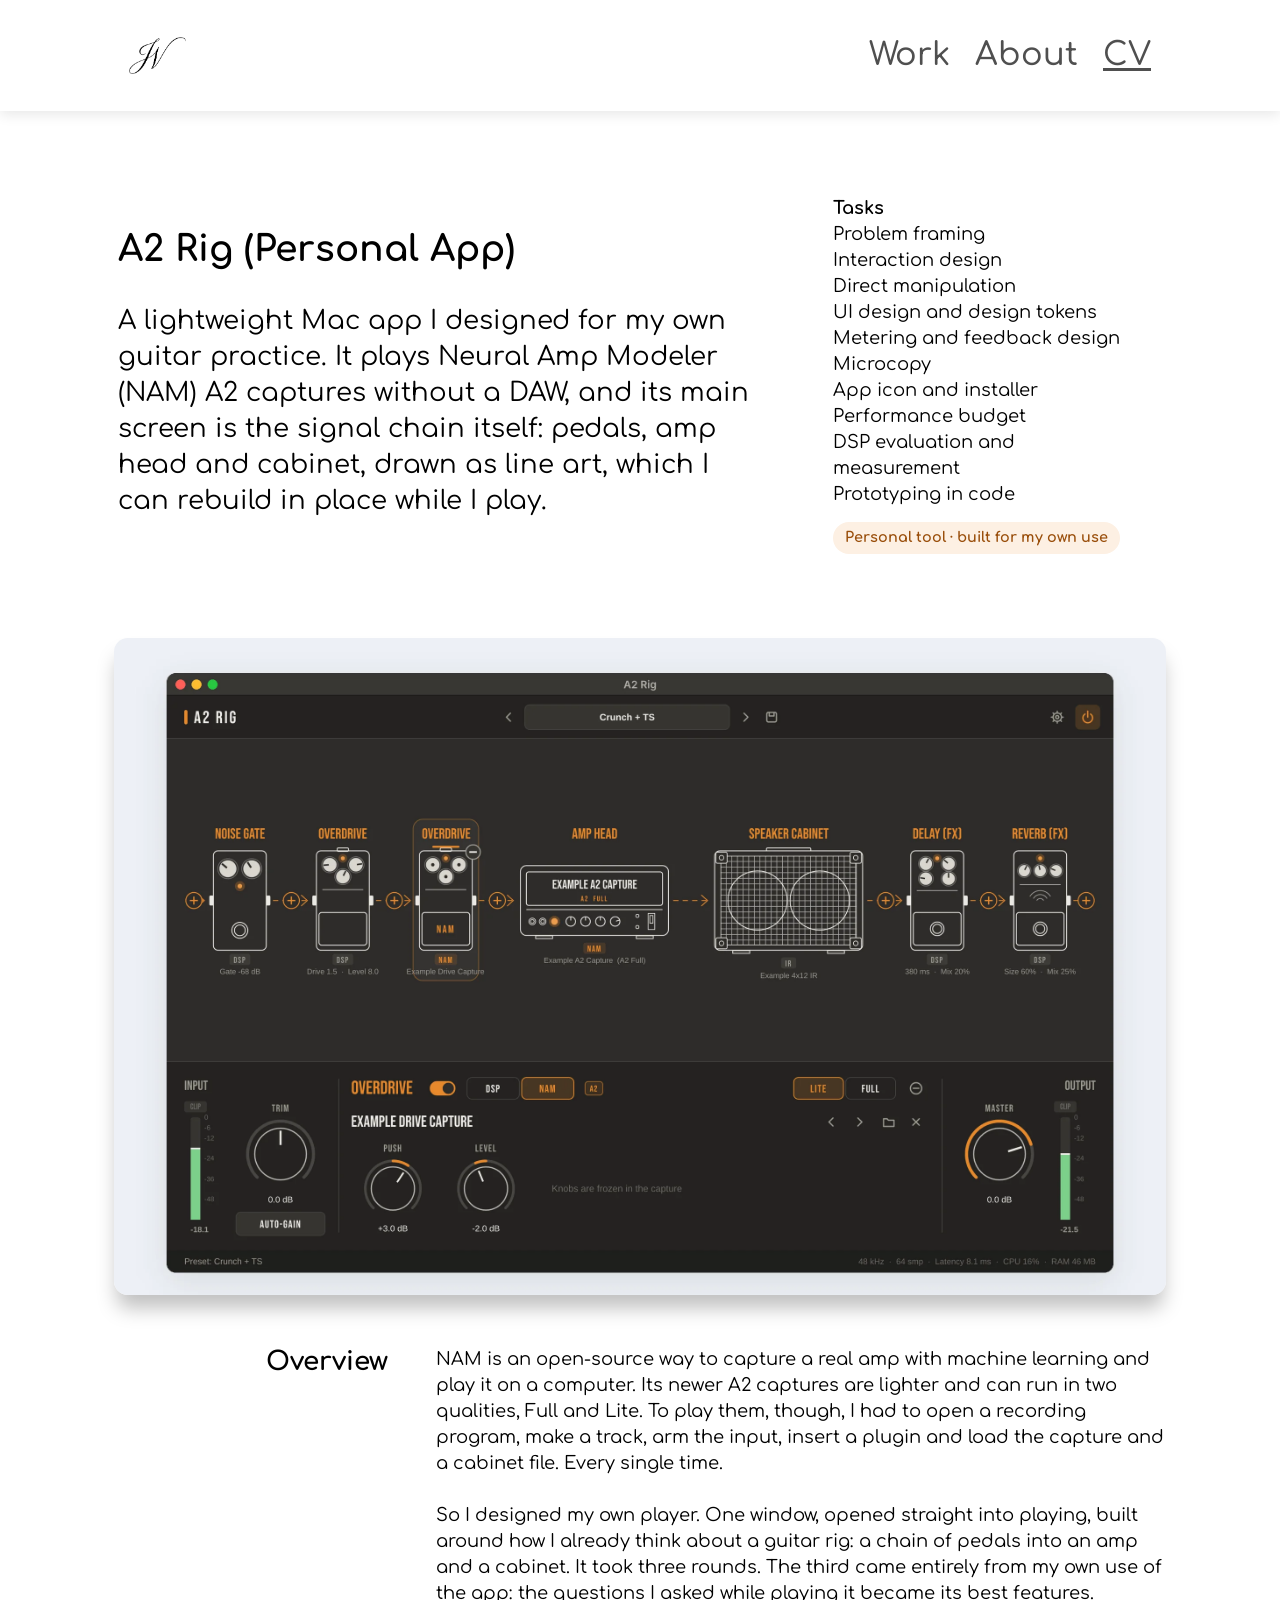
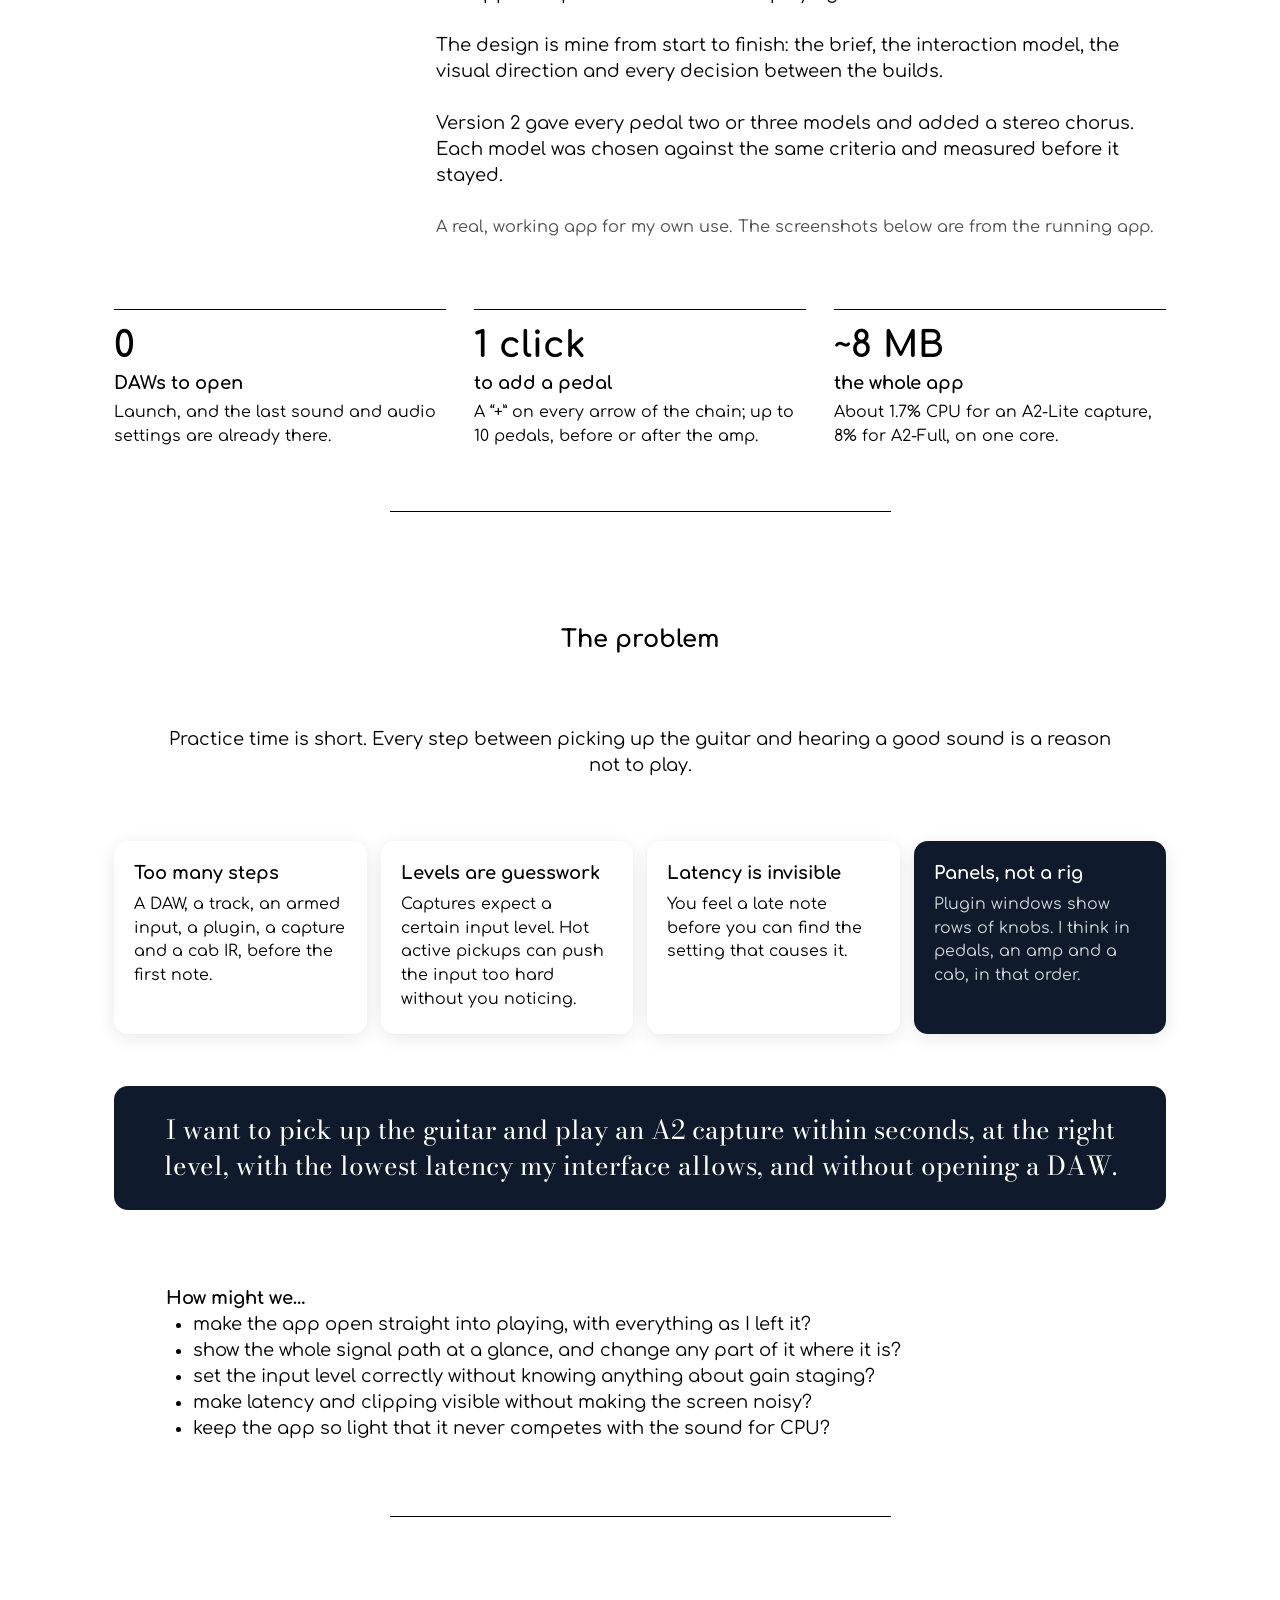
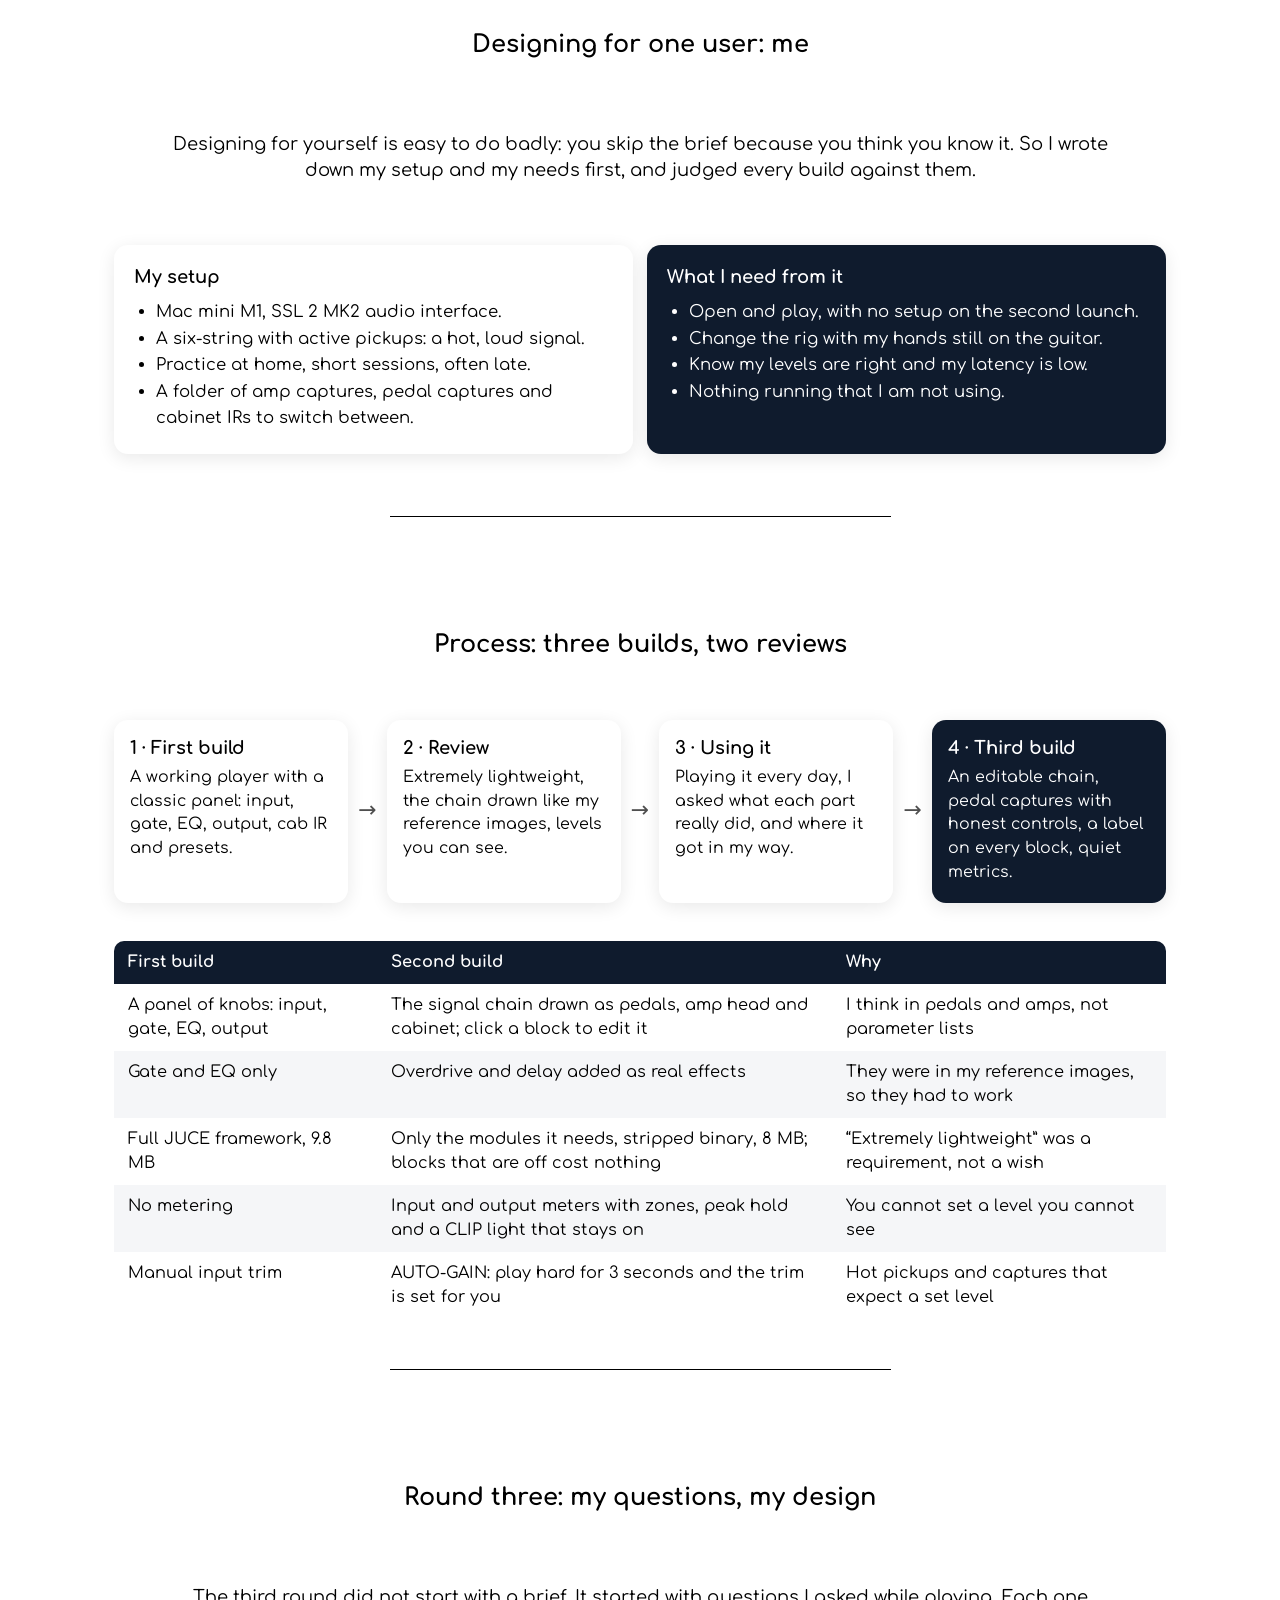
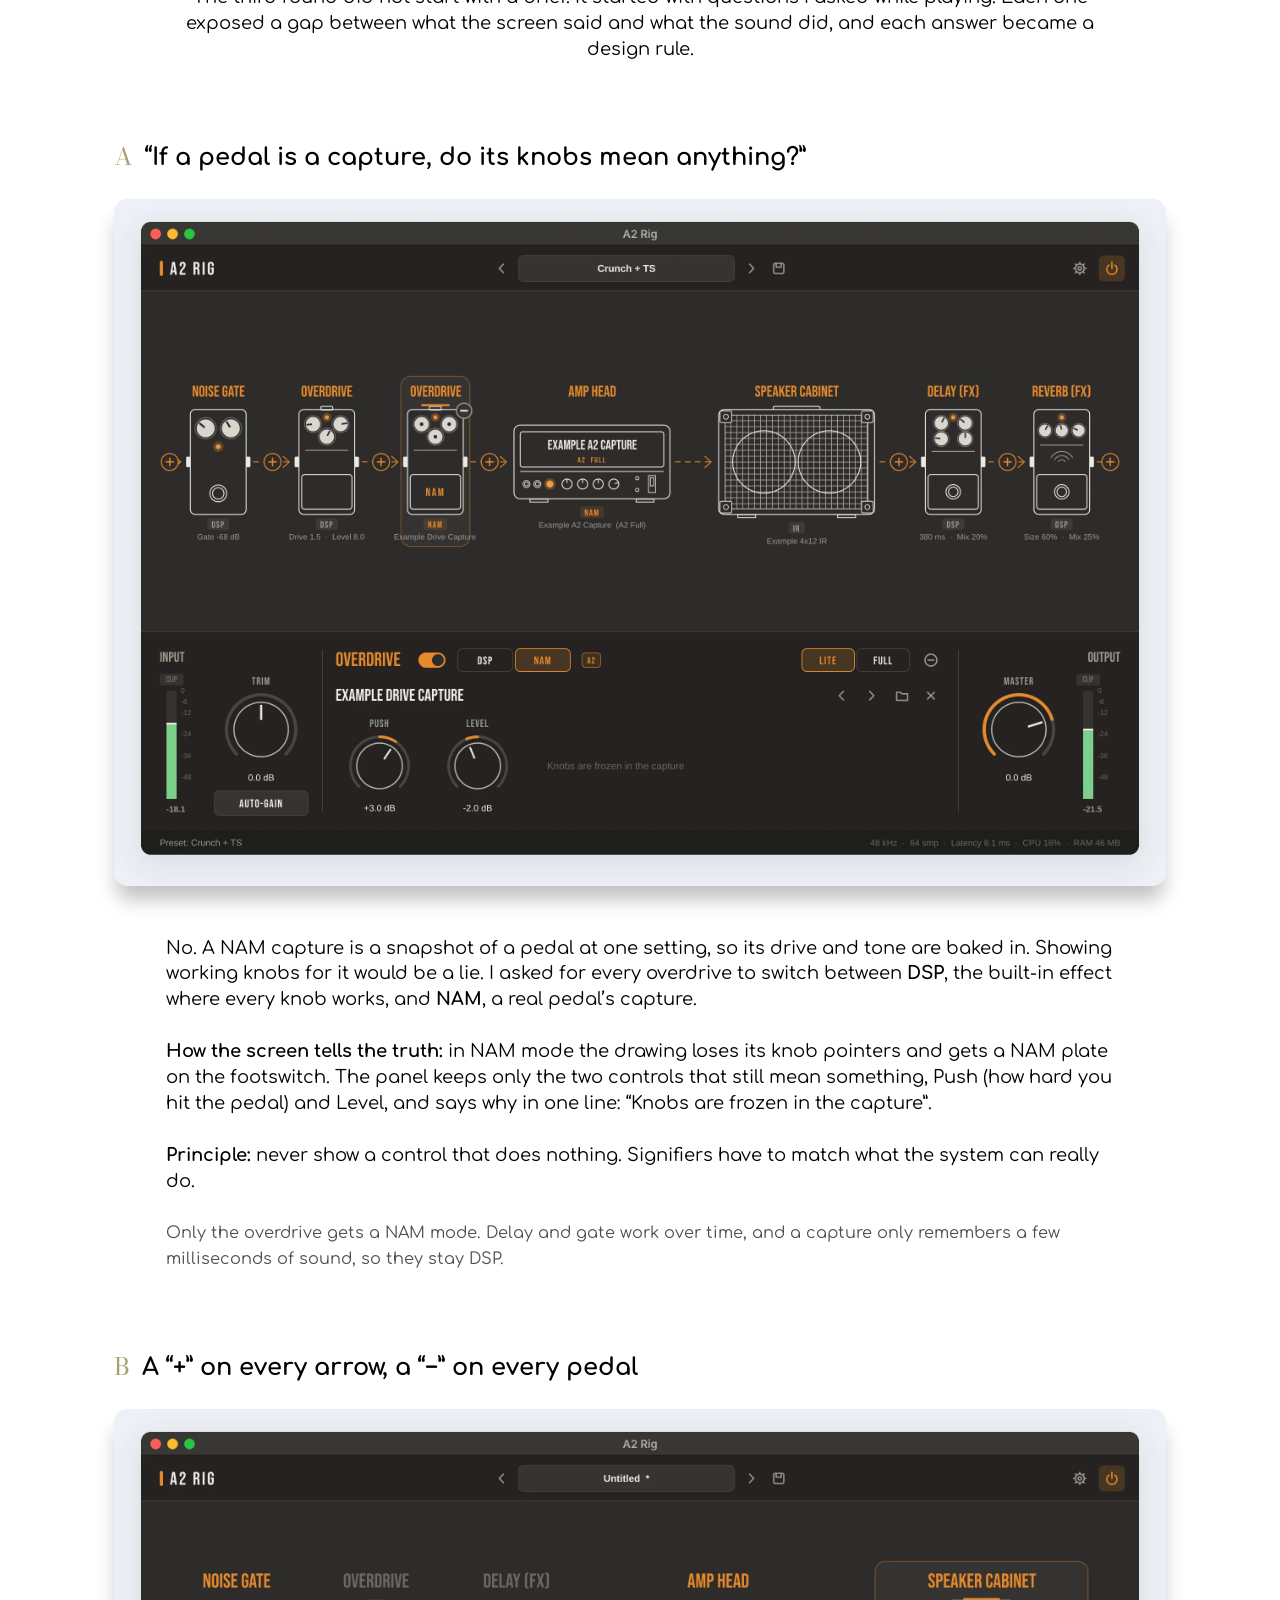
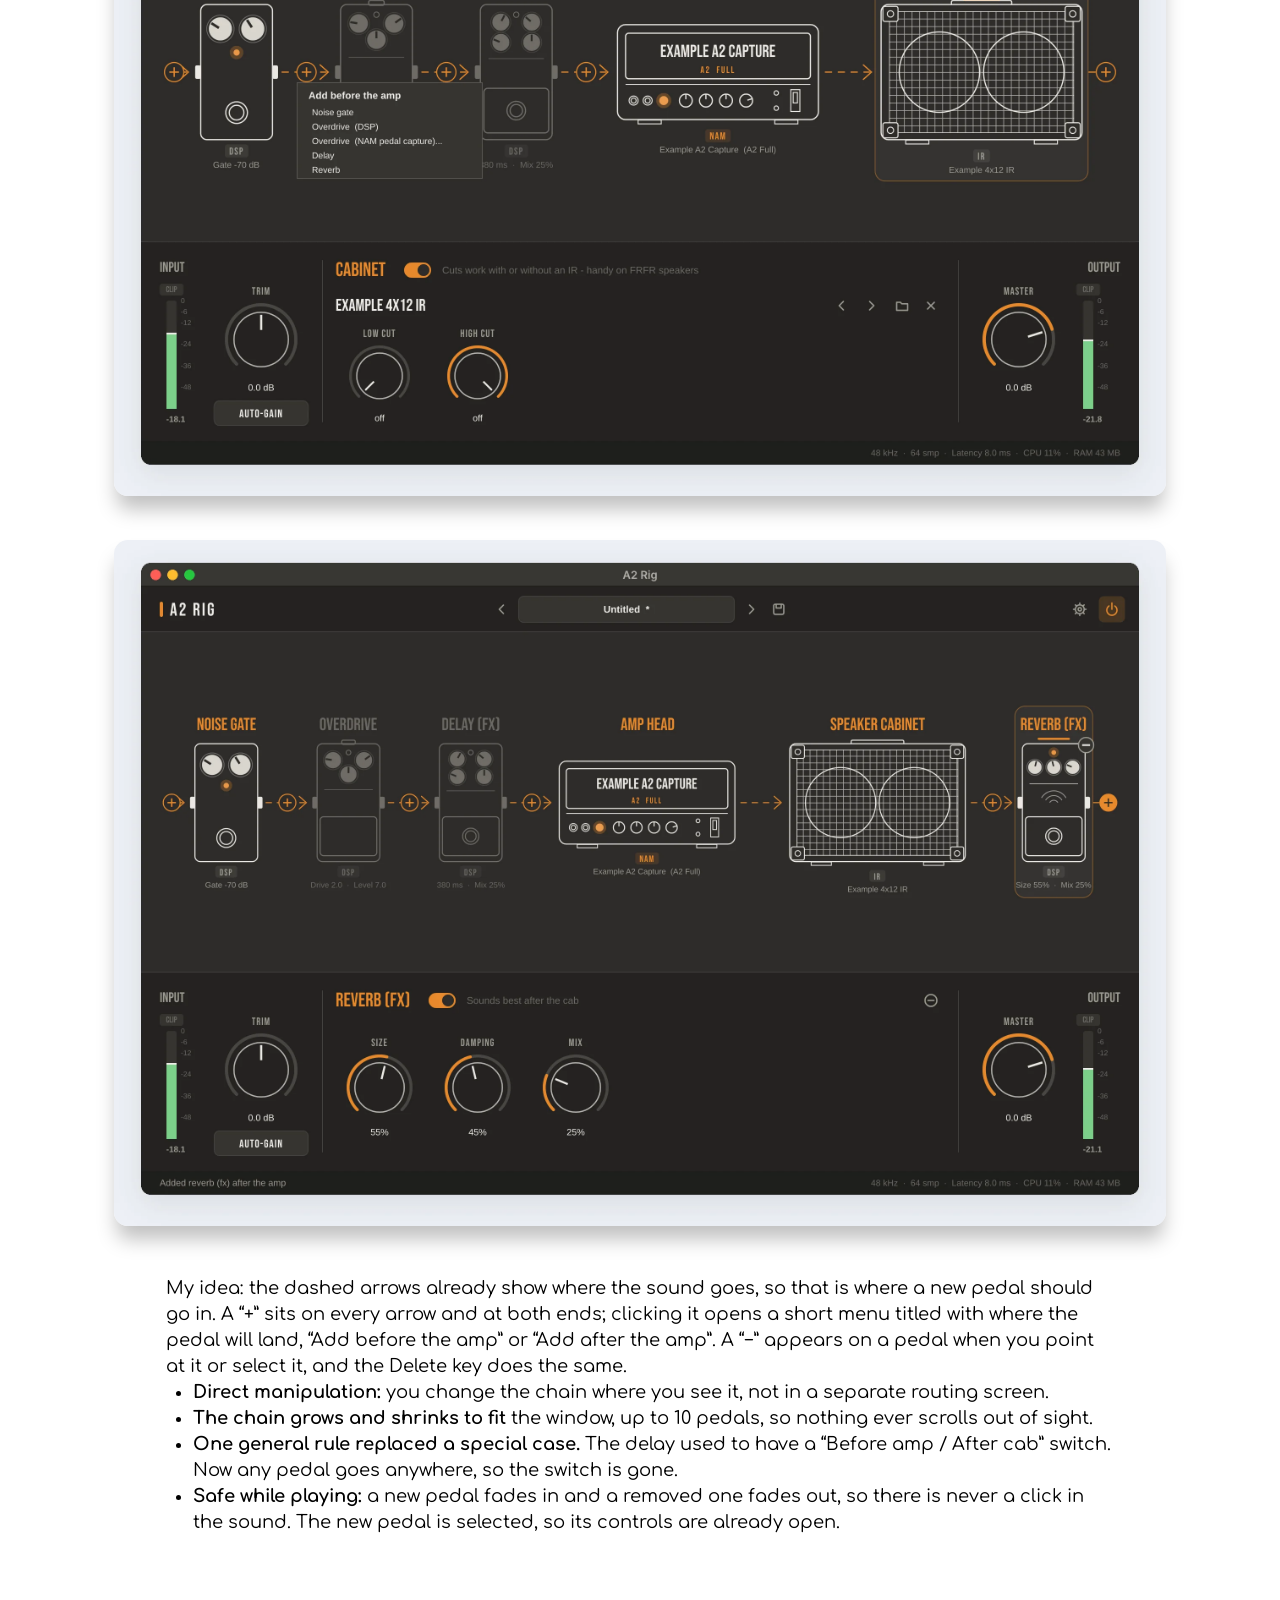
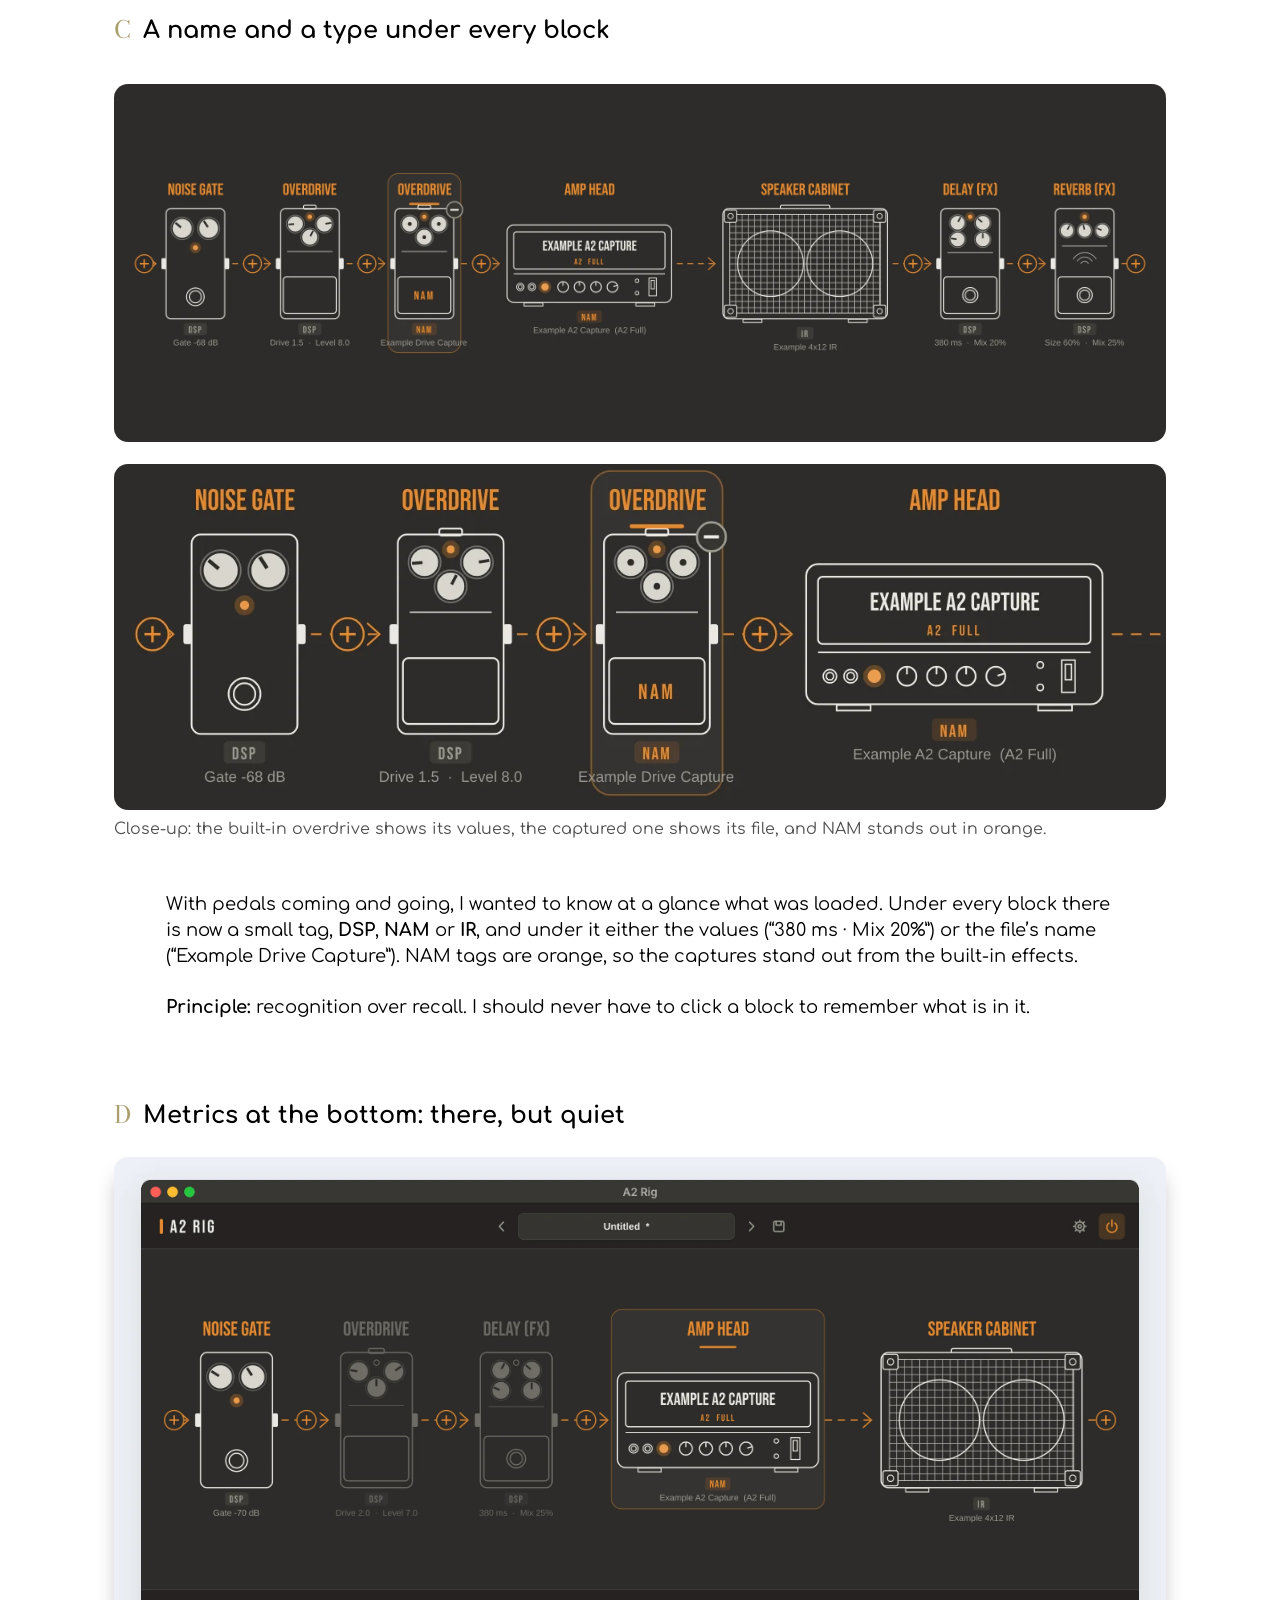
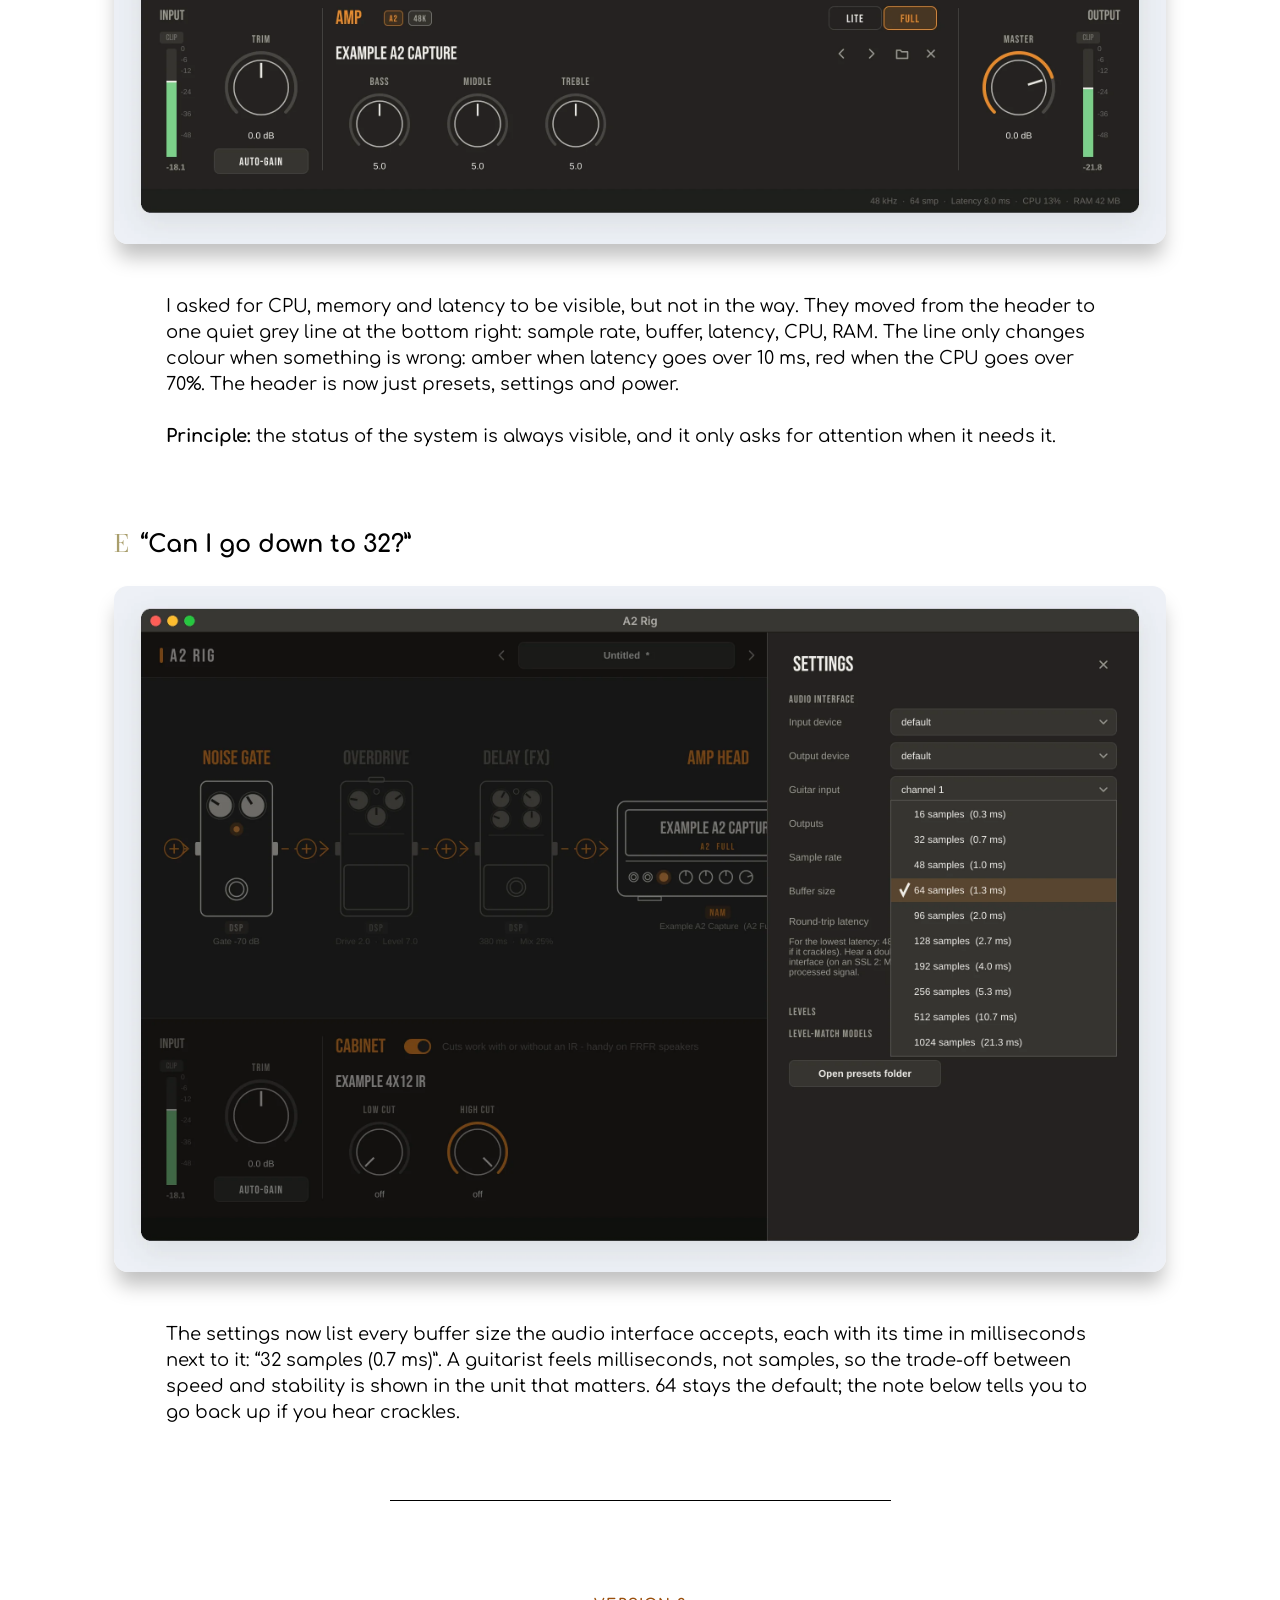
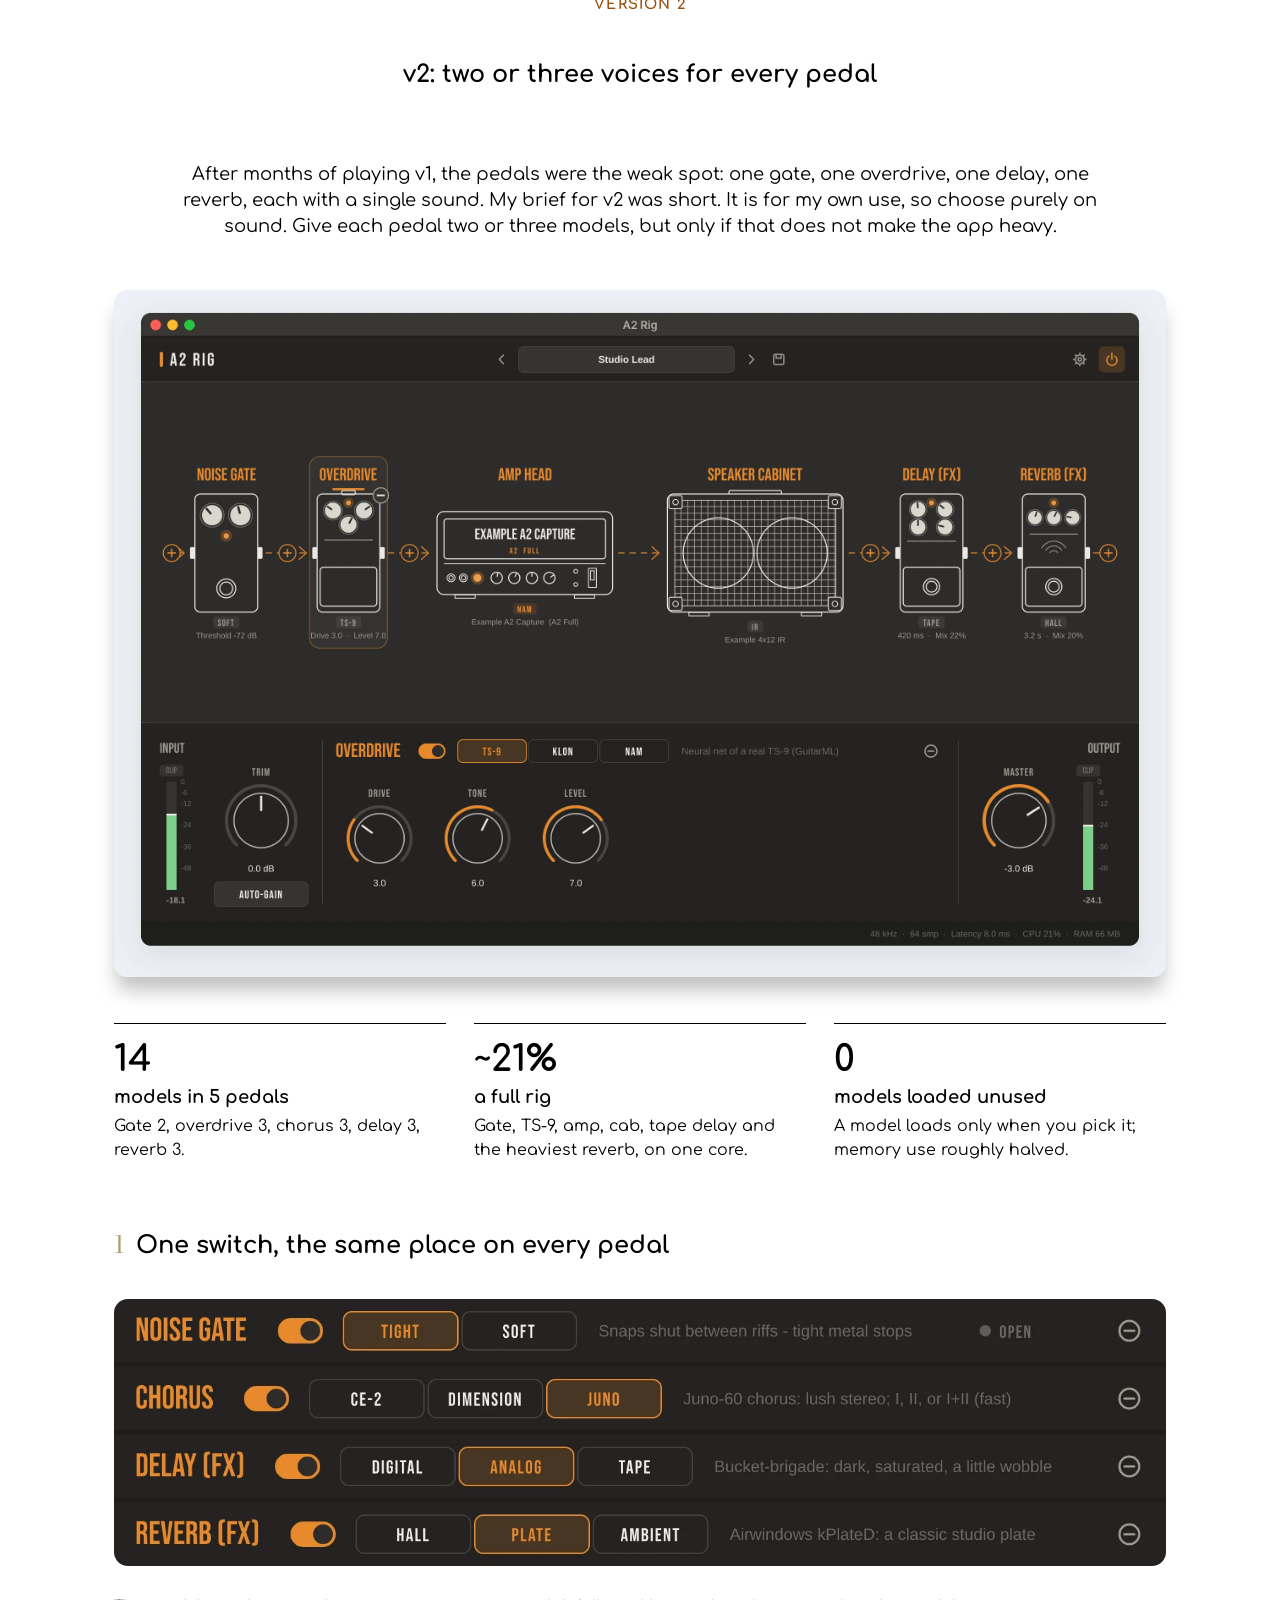
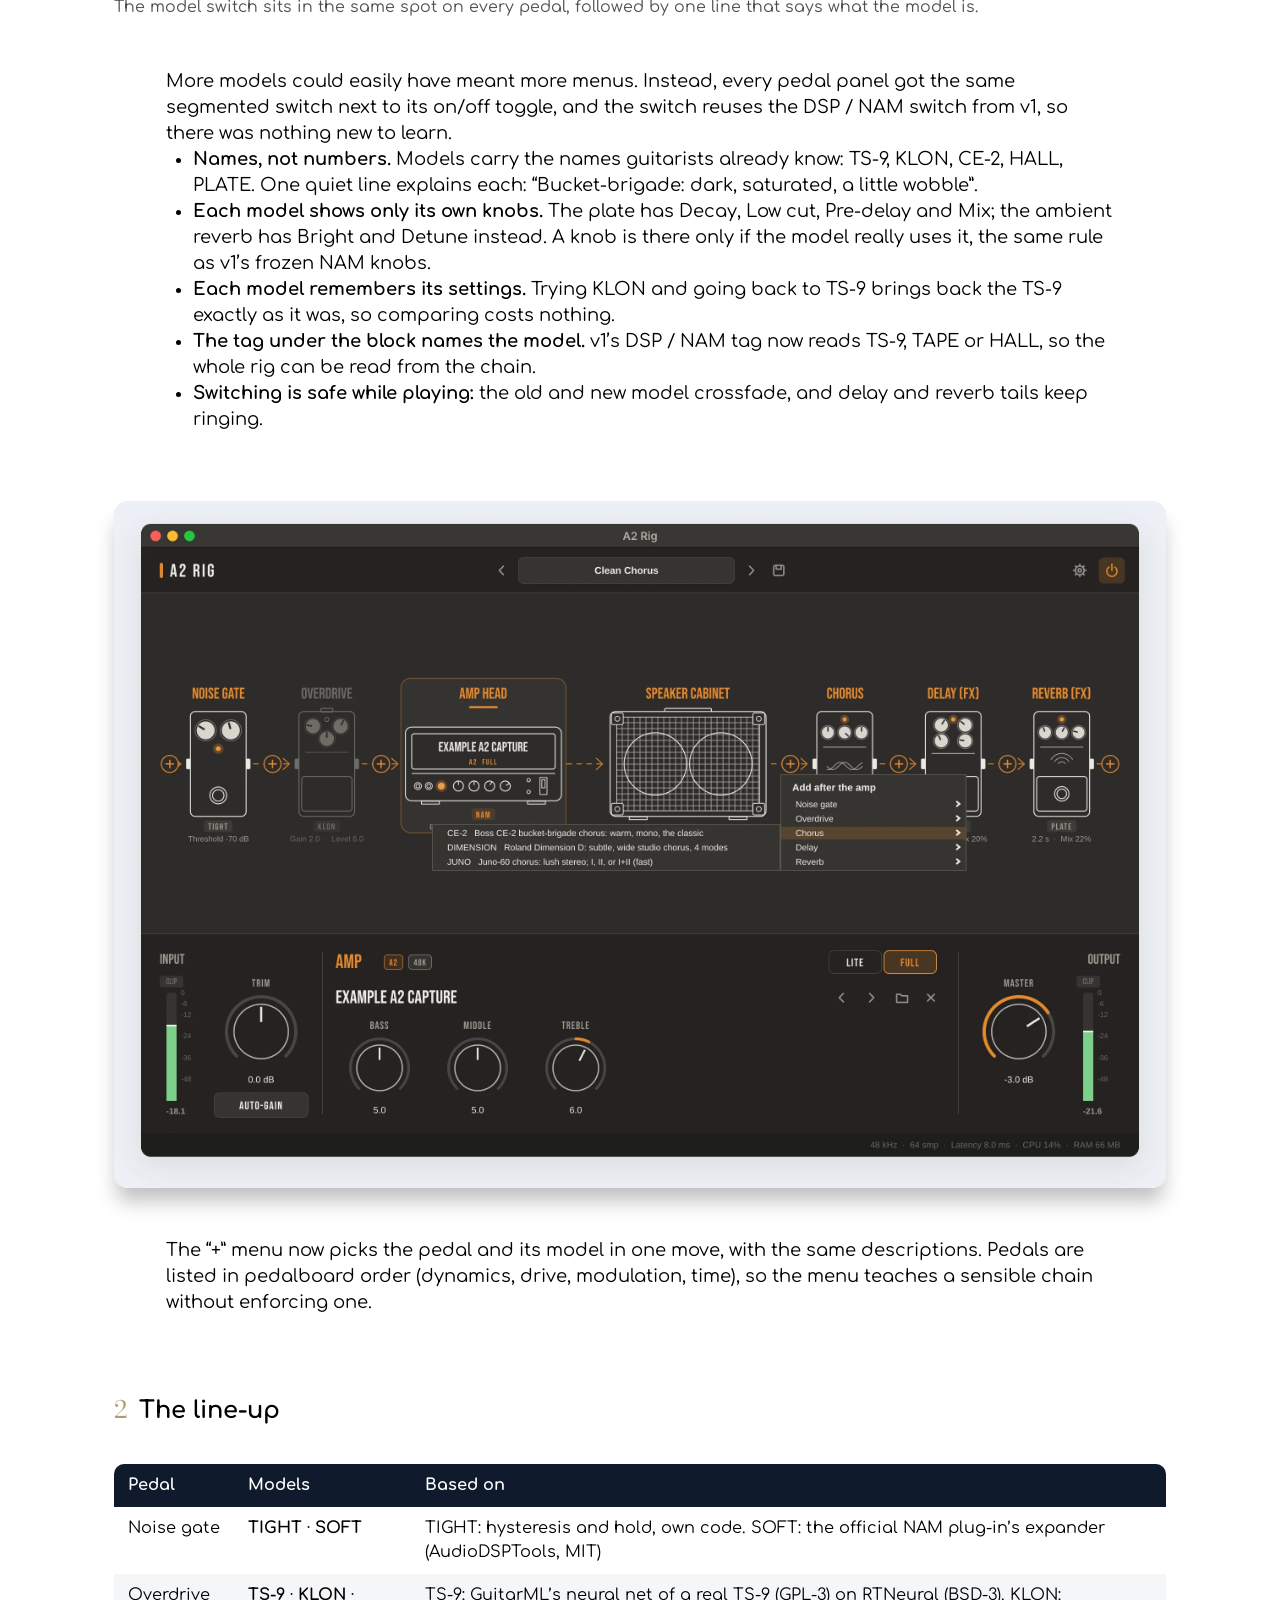
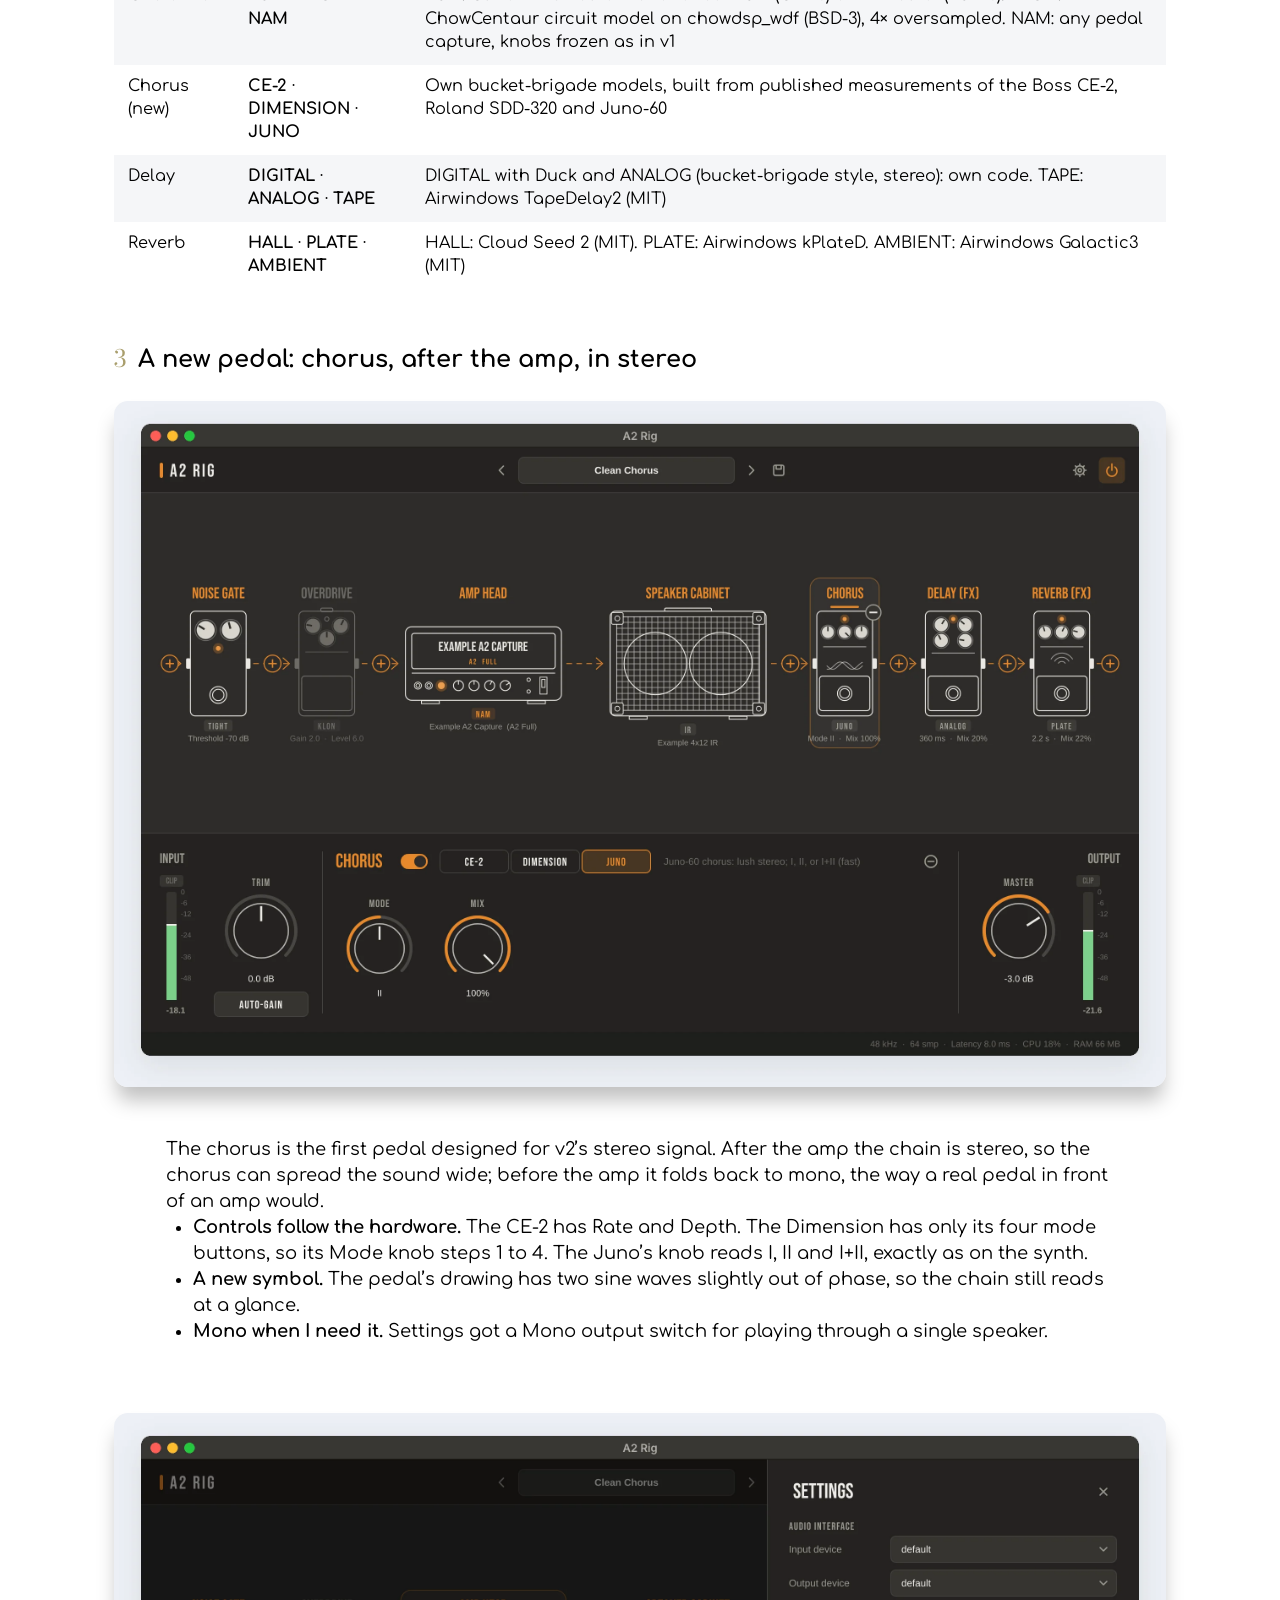
==== commit 50343feb: "A2 Rig: add v2 - models per pedal, stereo chorus, DSP evaluation and measurements, new sources Co-Au" ====
--- a/a2-rig.html
+++ b/a2-rig.html
@@ -4,7 +4,7 @@
 <meta charset="utf-8">
 <meta name="viewport" content="width=device-width, initial-scale=1">
 <title>A2 Rig (Personal App) — John Voultsis</title>
-<meta name="description" content="A lightweight Mac app I designed for my own guitar practice: it plays Neural Amp Modeler A2 captures without a DAW, with the signal chain as an editable interface, pedal captures with honest controls, meters, auto-gain and quiet metrics.">
+<meta name="description" content="A lightweight Mac app I designed for my own guitar practice: it plays Neural Amp Modeler A2 captures without a DAW, with the signal chain as an editable interface. Version 2 adds two or three measured DSP models per pedal and a stereo chorus.">
 <meta name="theme-color" content="#ffffff">
 <meta property="og:type" content="website">
 <meta property="og:title" content="A2 Rig (Personal App) — John Voultsis">
@@ -50,6 +50,7 @@
         <li>Microcopy</li>
         <li>App icon and installer</li>
         <li>Performance budget</li>
+        <li>DSP evaluation and measurement</li>
         <li>Prototyping in code</li>
       </ul>
       <p class="a2-tag">Personal tool · built for my own use</p>
@@ -64,6 +65,7 @@
       <p>NAM is an open-source way to capture a real amp with machine learning and play it on a computer. Its newer A2 captures are lighter and can run in two qualities, Full and Lite. To play them, though, I had to open a recording program, make a track, arm the input, insert a plugin and load the capture and a cabinet file. Every single time.</p>
       <p>So I designed my own player. One window, opened straight into playing, built around how I already think about a guitar rig: a chain of pedals into an amp and a cabinet. It took three rounds. The third came entirely from my own use of the app: the questions I asked while playing it became its best features.</p>
       <p>The design is mine from start to finish: the brief, the interaction model, the visual direction and every decision between the builds.</p>
+      <p>Version 2 gave every pedal two or three models and added a stereo chorus. Each model was chosen against the same criteria and measured before it stayed.</p>
       <p class="ir-muted">A real, working app for my own use. The screenshots below are from the running app.</p>
     </div>
   </section>
@@ -192,6 +194,171 @@
   <section class="copy">
     <p>The settings now list every buffer size the audio interface accepts, each with its time in milliseconds next to it: “32 samples (0.7 ms)”. A guitarist feels milliseconds, not samples, so the trade-off between speed and stability is shown in the unit that matters. 64 stays the default; the note below tells you to go back up if you hear crackles.</p>
   </section>
+
+  <!-- ===== V2 ===== -->
+  <div class="rule rule--gap-sm" role="presentation"></div>
+  <p class="a2-v2-label">Version 2</p>
+  <h2 class="section-title section-title--lg">v2: two or three voices for every pedal</h2>
+  <section class="copy copy--center"><p>After months of playing v1, the pedals were the weak spot: one gate, one overdrive, one delay, one reverb, each with a single sound. My brief for v2 was short. It is for my own use, so choose purely on sound. Give each pedal two or three models, but only if that does not make the app heavy.</p></section>
+  <div class="sk-shot"><img src="images/a2rig/v2-lead.webp" alt="A2 Rig version 2 with the preset Studio Lead: noise gate tagged SOFT, overdrive tagged TS-9, amp head, speaker cabinet, delay tagged TAPE and reverb tagged HALL; the overdrive is selected and its panel shows a TS-9, KLON and NAM switch, the line Neural net of a real TS-9 (GuitarML), and Drive, Tone and Level knobs" width="2488" height="1624" loading="lazy" decoding="async"></div>
+  <div class="sk-stats ir-stats">
+    <div><strong>14</strong><h3>models in 5 pedals</h3><p>Gate 2, overdrive 3, chorus 3, delay 3, reverb 3.</p></div>
+    <div><strong>~21%</strong><h3>a full rig</h3><p>Gate, TS-9, amp, cab, tape delay and the heaviest reverb, on one core.</p></div>
+    <div><strong>0</strong><h3>models loaded unused</h3><p>A model loads only when you pick it; memory use roughly halved.</p></div>
+  </div>
+
+  <h3 class="ir-screen-title"><span>1</span> One switch, the same place on every pedal</h3>
+  <figure class="a2-chains"><img src="images/a2rig/v2-selectors.webp" alt="Four pedal panel headers stacked: Noise gate with TIGHT and SOFT, Chorus with CE-2, DIMENSION and JUNO, Delay with DIGITAL, ANALOG and TAPE, Reverb with HALL, PLATE and AMBIENT; the chosen model is filled in orange and a one-line description follows each switch" width="1490" height="378" loading="lazy" decoding="async"><figcaption>The model switch sits in the same spot on every pedal, followed by one line that says what the model is.</figcaption></figure>
+  <section class="copy">
+    <p>More models could easily have meant more menus. Instead, every pedal panel got the same segmented switch next to its on/off toggle, and the switch reuses the DSP / NAM switch from v1, so there was nothing new to learn.</p>
+    <ul>
+      <li><b>Names, not numbers.</b> Models carry the names guitarists already know: TS-9, KLON, CE-2, HALL, PLATE. One quiet line explains each: “Bucket-brigade: dark, saturated, a little wobble”.</li>
+      <li><b>Each model shows only its own knobs.</b> The plate has Decay, Low cut, Pre-delay and Mix; the ambient reverb has Bright and Detune instead. A knob is there only if the model really uses it, the same rule as v1’s frozen NAM knobs.</li>
+      <li><b>Each model remembers its settings.</b> Trying KLON and going back to TS-9 brings back the TS-9 exactly as it was, so comparing costs nothing.</li>
+      <li><b>The tag under the block names the model.</b> v1’s DSP / NAM tag now reads TS-9, TAPE or HALL, so the whole rig can be read from the chain.</li>
+      <li><b>Switching is safe while playing:</b> the old and new model crossfade, and delay and reverb tails keep ringing.</li>
+    </ul>
+  </section>
+  <div class="sk-shot a2-shot-gap"><img src="images/a2rig/v2-add-menu.webp" alt="The plus after the cabinet opens Add after the amp with Noise gate, Overdrive, Chorus, Delay and Reverb; the Chorus submenu lists CE-2, DIMENSION and JUNO, each with a one-line description" width="2488" height="1624" loading="lazy" decoding="async"></div>
+  <section class="copy">
+    <p>The “+” menu now picks the pedal and its model in one move, with the same descriptions. Pedals are listed in pedalboard order (dynamics, drive, modulation, time), so the menu teaches a sensible chain without enforcing one.</p>
+  </section>
+
+  <h3 class="ir-screen-title"><span>2</span> The line-up</h3>
+  <div class="sk-tablewrap">
+  <table class="sk-table sk-table--plain">
+    <thead><tr><th scope="col">Pedal</th><th scope="col">Models</th><th scope="col">Based on</th></tr></thead>
+    <tbody>
+      <tr><td>Noise gate</td><td><b>TIGHT</b> · <b>SOFT</b></td><td>TIGHT: hysteresis and hold, own code. SOFT: the official NAM plug-in’s expander (AudioDSPTools, MIT)</td></tr>
+      <tr><td>Overdrive</td><td><b>TS-9</b> · <b>KLON</b> · <b>NAM</b></td><td>TS-9: GuitarML’s neural net of a real TS-9 (GPL-3) on RTNeural (BSD-3). KLON: ChowCentaur circuit model on chowdsp_wdf (BSD-3), 4× oversampled. NAM: any pedal capture, knobs frozen as in v1</td></tr>
+      <tr><td>Chorus (new)</td><td><b>CE-2</b> · <b>DIMENSION</b> · <b>JUNO</b></td><td>Own bucket-brigade models, built from published measurements of the Boss CE-2, Roland SDD-320 and Juno-60</td></tr>
+      <tr><td>Delay</td><td><b>DIGITAL</b> · <b>ANALOG</b> · <b>TAPE</b></td><td>DIGITAL with Duck and ANALOG (bucket-brigade style, stereo): own code. TAPE: Airwindows TapeDelay2 (MIT)</td></tr>
+      <tr><td>Reverb</td><td><b>HALL</b> · <b>PLATE</b> · <b>AMBIENT</b></td><td>HALL: Cloud Seed 2 (MIT). PLATE: Airwindows kPlateD. AMBIENT: Airwindows Galactic3 (MIT)</td></tr>
+    </tbody>
+  </table>
+  </div>
+
+  <h3 class="ir-screen-title"><span>3</span> A new pedal: chorus, after the amp, in stereo</h3>
+  <div class="sk-shot"><img src="images/a2rig/v2-chorus.webp" alt="Preset Clean Chorus: a chorus pedal drawn with three knobs and two out-of-phase sine waves sits after the cabinet, tagged JUNO, Mode II, Mix 100%; its panel shows CE-2, DIMENSION and JUNO, and Mode and Mix knobs reading II and 100%" width="2488" height="1624" loading="lazy" decoding="async"></div>
+  <section class="copy">
+    <p>The chorus is the first pedal designed for v2’s stereo signal. After the amp the chain is stereo, so the chorus can spread the sound wide; before the amp it folds back to mono, the way a real pedal in front of an amp would.</p>
+    <ul>
+      <li><b>Controls follow the hardware.</b> The CE-2 has Rate and Depth. The Dimension has only its four mode buttons, so its Mode knob steps 1 to 4. The Juno’s knob reads I, II and I+II, exactly as on the synth.</li>
+      <li><b>A new symbol.</b> The pedal’s drawing has two sine waves slightly out of phase, so the chain still reads at a glance.</li>
+      <li><b>Mono when I need it.</b> Settings got a Mono output switch for playing through a single speaker.</li>
+    </ul>
+  </section>
+  <div class="sk-shot a2-shot-gap"><img src="images/a2rig/v2-settings.webp" alt="Settings panel in version 2: audio interface settings, round-trip latency 8.0 ms, and a Levels section with Level-match models switched on and Mono output switched off" width="2488" height="1624" loading="lazy" decoding="async"></div>
+
+  <!-- ===== V2: evaluation ===== -->
+  <div class="rule rule--gap-sm" role="presentation"></div>
+  <p class="a2-v2-label">Version 2</p>
+  <h2 class="section-title section-title--lg">How the DSP was chosen</h2>
+  <section class="copy copy--center"><p>Every model had to earn its place against the same four questions. Sound came first; the other three decided whether a good sound was worth its cost.</p></section>
+  <div class="sk-cards sk-cards--4">
+    <div class="sk-card sk-card--dark"><h3>Sound</h3><p>Is it the best available sound for this pedal, and is it different enough from the other models to be worth a button?</p></div>
+    <div class="sk-card"><h3>CPU</h3><p>Measured, not estimated, at 48 kHz and a 64-sample buffer on one core, before committing to it.</p></div>
+    <div class="sk-card"><h3>Latency</h3><p>No added delay to the guitar. Anything that needs lookahead is out.</p></div>
+    <div class="sk-card"><h3>Licence</h3><p>Open source with a licence that fits. Personal use allowed GPL and LGPL; a closed-source tool could not be used.</p></div>
+  </div>
+  <div class="sk-arch">
+    <div class="sk-node"><h3>1 · Research</h3><p>Open-source reverbs, gates, drives and choruses, plus papers and hardware measurements.</p></div>
+    <span class="sk-arrow" aria-hidden="true">→</span>
+    <div class="sk-node"><h3>2 · Shortlist</h3><p>Two or three per pedal, each with a clearly different character.</p></div>
+    <span class="sk-arrow" aria-hidden="true">→</span>
+    <div class="sk-node"><h3>3 · Build in</h3><p>Into the real chain, with crossfades, presets and level-matching.</p></div>
+    <span class="sk-arrow" aria-hidden="true">→</span>
+    <div class="sk-node sk-node--dark"><h3>4 · Measure</h3><p>A full audit with test signals, then fix what the numbers showed.</p></div>
+  </div>
+  <div class="sk-tablewrap">
+  <table class="sk-table sk-table--plain">
+    <thead><tr><th scope="col">Candidate</th><th scope="col">For</th><th scope="col">Result</th></tr></thead>
+    <tbody>
+      <tr><td>Cloud Seed 2 (MIT)</td><td>Reverb</td><td><b>Used: HALL.</b> The biggest step up in sound, and the heaviest model in the app (about 6%).</td></tr>
+      <tr><td>Airwindows kPlateD, Galactic3, TapeDelay2 (MIT)</td><td>Reverb, delay</td><td><b>Used: PLATE, AMBIENT, TAPE.</b> Distinct characters at very low CPU.</td></tr>
+      <tr><td>GuitarML TS-M1N3 on RTNeural</td><td>Overdrive</td><td><b>Used: TS-9.</b> A neural net trained on a real TS-9, with working Drive and Tone; 100 KB of weights.</td></tr>
+      <tr><td>ChowCentaur on chowdsp_wdf (BSD-3)</td><td>Overdrive</td><td><b>Used: KLON.</b> A circuit model of the Klon Centaur.</td></tr>
+      <tr><td>NAM plug-in gate (AudioDSPTools, MIT)</td><td>Gate</td><td><b>Used: SOFT.</b> The gate NAM players already know.</td></tr>
+      <tr><td>LSP Gate (LGPL)</td><td>Gate</td><td><b>Rejected.</b> Its lookahead adds latency.</td></tr>
+      <tr><td>Yeh tone-stack model</td><td>Amp EQ</td><td><b>Rejected.</b> The amp’s tone stack is already inside the capture, so it would filter the sound twice.</td></tr>
+      <tr><td>Dragonfly (GPL-3), ReverbSC (LGPL)</td><td>Reverb</td><td>Considered.</td></tr>
+      <tr><td>TAL-Chorus-LX</td><td>Chorus</td><td><b>Not possible:</b> closed source. The Juno model was built from published measurements instead.</td></tr>
+      <tr><td>Q pitch detector (MIT), Giannoulis–Massberg–Reiss compressor</td><td>Tuner, compressor</td><td>Kept for future pedals.</td></tr>
+    </tbody>
+  </table>
+  </div>
+
+  <!-- ===== V2: measurement ===== -->
+  <div class="rule rule--gap-sm" role="presentation"></div>
+  <p class="a2-v2-label">Version 2</p>
+  <h2 class="section-title section-title--lg">Measuring before trusting</h2>
+  <section class="copy copy--center"><p>A label on a knob is a promise. If Decay says 2.5 s, the reverb should die away in 2.5 s. So every model was audited with test signals, and the numbers drove a round of fixes.</p></section>
+  <div class="sk-cards sk-cards--3">
+    <div class="sk-card"><h3>Sweeps and impulses</h3><p>Frequency response, notches and timing of every model, rendered offline at 44.1, 48 and 96 kHz.</p></div>
+    <div class="sk-card"><h3>Aliasing at 3,137 Hz</h3><p>A tone that does not divide 48 kHz evenly. At 3,000 Hz the aliases land on the harmonics and hide.</p></div>
+    <div class="sk-card"><h3>RT60 on a grid</h3><p>The hall’s real decay time was measured on a Decay × Size grid of 450 renders, then the knob was calibrated to it.</p></div>
+    <div class="sk-card"><h3>Level matching</h3><p>Every model measured against the same input, so switching models does not jump in volume.</p></div>
+    <div class="sk-card"><h3>Gate on real playing</h3><p>Palm mutes over hiss: how far below the note the gate cuts the noise, and whether decaying notes stutter.</p></div>
+    <div class="sk-card sk-card--dark"><h3>Stress tests</h3><p>874 random live chain edits (948 with the chorus) under AddressSanitizer and UBSan: no leaks, no NaN, no crashes.</p></div>
+  </div>
+
+  <h3 class="ir-screen-title"><span>4</span> What the numbers showed, and what changed</h3>
+  <div class="sk-tablewrap">
+  <table class="sk-table sk-table--plain">
+    <thead><tr><th scope="col">Model</th><th scope="col">Measured before</th><th scope="col">After the fix</th></tr></thead>
+    <tbody>
+      <tr><td>HALL</td><td>Decay showed 2.5 s while the real RT60 was 6.3 s. The reverb started 80–190 ms late, and could not go below ~1.2 s.</td><td>Decay 1.0 s measures 1.00 s, 7 s measures 7.11 s. Range 0.4–12 s; the sound starts at the pre-delay.</td></tr>
+      <tr><td>KLON</td><td>A −17 dB notch at 3 kHz (its two paths out of time) and aliasing at −30 dB.</td><td>Smooth response, aliasing at −69 dB, unity level.</td></tr>
+      <tr><td>TS-9</td><td>Checked line by line against the original model.</td><td>Matches: mid hump 720 Hz–2 kHz, aliasing at −92 dB.</td></tr>
+      <tr><td>Gates</td><td>Gating only the amp’s input: a high-gain amp compresses, so decaying notes sputtered.</td><td>Detect on the guitar, cut after amp and cab. TIGHT cuts the noise 44 dB below the note.</td></tr>
+      <tr><td>PLATE</td><td>Decay in arbitrary units.</td><td>Decay shown in measured seconds.</td></tr>
+      <tr><td>TAPE</td><td>Repeats 9% early at 48 kHz.</td><td>On time.</td></tr>
+      <tr><td>Cab IR</td><td>3 dB louder at 96 kHz.</td><td>The same level at every sample rate.</td></tr>
+      <tr><td>Levels</td><td>Models jumped in volume when switched.</td><td>Delays within 0.4 dB of each other; HALL +1 dB, AMBIENT −2.6 dB trims; TS-9 and KLON within 1 dB of the input at Level 5.</td></tr>
+      <tr><td>Trails</td><td>Tails cut off after 6 s.</td><td>Tails ring out; 40 ms fades on model, remove and preset changes; a 10 ms dip when a capture is swapped.</td></tr>
+    </tbody>
+  </table>
+  </div>
+
+  <h3 class="ir-screen-title"><span>5</span> The chorus against the hardware</h3>
+  <div class="sk-tablewrap">
+  <table class="sk-table sk-table--plain">
+    <thead><tr><th scope="col">Model</th><th scope="col">Hardware (published)</th><th scope="col">Measured in the app</th></tr></thead>
+    <tbody>
+      <tr><td>JUNO I</td><td>0.513 Hz, 1.66–5.35 ms</td><td>0.51 Hz, 1.71–5.40 ms</td></tr>
+      <tr><td>JUNO I+II</td><td>9.75 Hz, 3.3–3.7 ms</td><td>9.71 Hz, 3.35–3.75 ms</td></tr>
+      <tr><td>DIMENSION, mode 3</td><td>7.5 ± 1.5 ms at 0.5 Hz</td><td>7.5 ± 1.5 ms at 0.51 Hz</td></tr>
+      <tr><td>CE-2</td><td>From 5.12 ms, LFO 0.3–3.5 Hz</td><td>5.2–11.2 ms, 0.31–3.48 Hz</td></tr>
+    </tbody>
+  </table>
+  </div>
+  <section class="copy">
+    <p>Level stays within ±1 dB at any Mix setting. Distortion is −68 dB on the CE-2 at guitar level (−41 dB when hit hard) and −85 dB on the Dimension.</p>
+    <p class="sp ir-muted">Not modelled: the bucket-brigade clock itself, which adds noise and aliasing rather than character. The Dimension and Juno filter frequencies (9 and 9.5 kHz) are chosen, not published.</p>
+  </section>
+
+  <h3 class="ir-screen-title"><span>6</span> What each model costs</h3>
+  <ul class="a2-bars" aria-label="CPU use per model, percent of one core">
+    <li><span class="a2-bars__name">HALL</span><span class="a2-bars__bar" style="--v:6.2" aria-hidden="true"></span><span class="a2-bars__val">5.5–6.8%</span></li>
+    <li><span class="a2-bars__name">TS-9</span><span class="a2-bars__bar" style="--v:3.5" aria-hidden="true"></span><span class="a2-bars__val">3–4%</span></li>
+    <li><span class="a2-bars__name">NAM pedal (A2-Lite)</span><span class="a2-bars__bar" style="--v:1.9" aria-hidden="true"></span><span class="a2-bars__val">~1.9%</span></li>
+    <li><span class="a2-bars__name">KLON</span><span class="a2-bars__bar" style="--v:1.5" aria-hidden="true"></span><span class="a2-bars__val">1.1–2%</span></li>
+    <li><span class="a2-bars__name">PLATE</span><span class="a2-bars__bar" style="--v:1.45" aria-hidden="true"></span><span class="a2-bars__val">1.3–1.6%</span></li>
+    <li><span class="a2-bars__name">SOFT gate</span><span class="a2-bars__bar" style="--v:.8" aria-hidden="true"></span><span class="a2-bars__val">~0.8%</span></li>
+    <li><span class="a2-bars__name">AMBIENT</span><span class="a2-bars__bar" style="--v:.65" aria-hidden="true"></span><span class="a2-bars__val">0.5–0.8%</span></li>
+    <li><span class="a2-bars__name">Delays</span><span class="a2-bars__bar" style="--v:.45" aria-hidden="true"></span><span class="a2-bars__val">0.2–0.7%</span></li>
+    <li><span class="a2-bars__name">Choruses</span><span class="a2-bars__bar" style="--v:.2" aria-hidden="true"></span><span class="a2-bars__val">~0.2%</span></li>
+    <li><span class="a2-bars__name">TIGHT gate</span><span class="a2-bars__bar" style="--v:.1" aria-hidden="true"></span><span class="a2-bars__val">~0.1%</span></li>
+  </ul>
+  <section class="copy">
+    <p>The whole rig (gate, TS-9, A2-Full amp, cab, tape delay and HALL) runs at about 21% of one core, idle is about 0.5%, and the app is about 8.5 MB. A model that is not selected is not loaded and costs nothing.</p>
+    <p class="sp ir-muted">Measured offline on one core of a test server at 48 kHz with a 64-sample buffer. These are measurements, not listening tests: the numbers say a model is correct, not that it sounds good.</p>
+  </section>
+
+  <h3 class="ir-screen-title"><span>7</span> More v2 screens</h3>
+  <div class="sk-shot"><img src="images/a2rig/v2-reverb.webp" alt="Reverb selected with PLATE chosen: Decay 2.2 s, Low cut 60%, Pre-delay 15 ms and Mix 22%, with the description Airwindows kPlateD: a classic studio plate" width="2488" height="1624" loading="lazy" decoding="async"></div>
+  <div class="sk-shot a2-shot-gap"><img src="images/a2rig/v2-delay.webp" alt="Delay selected with ANALOG chosen: Time 360 ms, Feedback 30%, Mix 20%, Tone 4.0 and Mod 3.0" width="2488" height="1624" loading="lazy" decoding="async"></div>
+  <div class="sk-shot a2-shot-gap"><img src="images/a2rig/v2-gate.webp" alt="Noise gate selected with TIGHT chosen: Threshold minus 70 dB, Release 60 ms and Hold 20 ms, and an OPEN indicator next to the description; the overdrive is switched off and drawn greyed out with its KLON tag" width="2488" height="1624" loading="lazy" decoding="async"></div>
 
   <!-- ===== 5. Principles ===== -->
   <div class="rule rule--gap-sm" role="presentation"></div>
@@ -444,7 +611,7 @@
     <p class="sp"><span class="b">Simplify by generalising.</span> A “+” that works everywhere removed a switch that only worked for one pedal.</p>
     <p class="sp"><span class="b">Performance is UX.</span> For an audio app, “extremely lightweight” turned into numbers I could check, and it changed what got built.</p>
     <p class="sp"><span class="b">The review is where the design happened.</span> The first build worked, but it was too generic. Each round after it came from taking it apart and setting new rules for it.</p>
-    <p class="sp ir-muted">How this was made: the design is entirely mine: the brief, the references, the interaction and visual decisions, and every review. The sound engine is the open-source NAM core; the app around it was written with Claude from my specifications, and I tested every build.</p>
+    <p class="sp ir-muted">How this was made: the design is entirely mine: the brief, the references, the interaction and visual decisions, and every review. The sound engine is the open-source NAM core; the app around it was written with Claude from my specifications, and I tested every build. For v2, the DSP research and the measurements were run with Claude against my brief and criteria.</p>
   </section>
 
   <section class="copy ir-sources">
@@ -454,6 +621,20 @@
       <li><a class="u" href="https://github.com/sdatkinson/NeuralAmpModelerCore" target="_blank" rel="noopener">NeuralAmpModelerCore (MIT licence), Steven Atkinson and contributors</a></li>
       <li><a class="u" href="https://juce.com" target="_blank" rel="noopener">JUCE framework</a></li>
       <li><a class="u" href="https://fonts.google.com/specimen/Bebas+Neue" target="_blank" rel="noopener">Bebas Neue (SIL Open Font License)</a></li>
+    </ul>
+    <p class="b sp">Version 2: DSP models and research</p>
+    <ul>
+      <li><a class="u" href="https://github.com/GhostNoteAudio/CloudSeedCore" target="_blank" rel="noopener">CloudSeedCore (MIT), Ghost Note Audio</a></li>
+      <li><a class="u" href="https://github.com/baconpaul/airwin2rack" target="_blank" rel="noopener">airwin2rack: Airwindows kPlateD, Galactic3, TapeDelay2 (MIT)</a> · <a class="u" href="https://www.airwindows.com/kplated/" target="_blank" rel="noopener">Airwindows kPlateD</a> · <a class="u" href="https://github.com/hollance/airwindows-juce" target="_blank" rel="noopener">Airwindows JUCE ports</a></li>
+      <li><a class="u" href="https://github.com/GuitarML/TS-M1N3" target="_blank" rel="noopener">GuitarML TS-M1N3 (GPL-3)</a> · <a class="u" href="https://github.com/jatinchowdhury18/RTNeural" target="_blank" rel="noopener">RTNeural (BSD-3)</a></li>
+      <li><a class="u" href="https://github.com/jatinchowdhury18/KlonCentaur" target="_blank" rel="noopener">ChowCentaur (BSD-3)</a> · <a class="u" href="https://ccrma.stanford.edu/~jatin/chowdsp/chowdsp_wdf" target="_blank" rel="noopener">chowdsp_wdf (BSD-3)</a> · <a class="u" href="https://ccrma.stanford.edu/~jatin/chowdsp/chowdsp_utils" target="_blank" rel="noopener">chowdsp_utils</a></li>
+      <li><a class="u" href="https://www.electrosmash.com/boss-ce-2-analysis" target="_blank" rel="noopener">Boss CE-2 analysis (ElectroSmash)</a> · <a class="u" href="https://anasounds.com/working-analog-chorus-effect-boss-ce2/" target="_blank" rel="noopener">How the CE-2 works (Anasounds)</a></li>
+      <li><a class="u" href="https://www.florian-anwander.de/roland_string_choruses/" target="_blank" rel="noopener">Roland string-ensemble choruses (Florian Anwander)</a> · <a class="u" href="https://archive.org/stream/SDD-320_owners_manual/SDD-320_owners_manual_djvu.txt" target="_blank" rel="noopener">Roland SDD-320 owner’s manual</a></li>
+      <li><a class="u" href="https://github.com/pendragon-andyh/Juno60/blob/master/Chorus/README.md" target="_blank" rel="noopener">Juno-60 chorus measurements (Andy Harman)</a></li>
+      <li><a class="u" href="https://github.com/Chowdhury-DSP/BYOD" target="_blank" rel="noopener">BYOD (Chowdhury DSP)</a> · <a class="u" href="https://github.com/JamesStubbsEng/TS-808-Ultra" target="_blank" rel="noopener">TS 808 Ultra</a></li>
+      <li><a class="u" href="https://synthanatomy.com/2018/11/news-dragonfly-reverb-michael-willis-free-plugin.html" target="_blank" rel="noopener">Dragonfly Reverb (GPL-3)</a> · <a class="u" href="https://github.com/electro-smith/DaisySP-LGPL" target="_blank" rel="noopener">DaisySP-LGPL (ReverbSC)</a> · <a class="u" href="https://wwmm.github.io/easyeffects/plugins/gate.html" target="_blank" rel="noopener">LSP Gate (Easy Effects docs)</a></li>
+      <li><a class="u" href="https://github.com/cycfi/Q" target="_blank" rel="noopener">Q DSP library (MIT)</a> · <a class="u" href="https://github.com/avaneev/r8brain-free-src/" target="_blank" rel="noopener">r8brain-free-src (MIT)</a></li>
+      <li><a class="u" href="https://ccrma.stanford.edu/~dtyeh/tonestack/" target="_blank" rel="noopener">D. Yeh: the ’59 Fender Bassman tone stack</a> · <a class="u" href="https://signalsmith-audio.co.uk/writing/2021/lets-write-a-reverb" target="_blank" rel="noopener">Signalsmith: Let’s Write a Reverb</a></li>
     </ul>
   </section>
 
--- a/css/style.css
+++ b/css/style.css
@@ -714,3 +714,12 @@
 @media (max-width:560px){.site-footer__inner{grid-template-columns:1fr;gap:26px}}
 @media (max-width:640px){html{scroll-padding-top:110px}}
 @media print{.site-header{position:static}.site-footer{box-shadow:none}}
+
+/* 9h-2. A2 Rig v2 ------------------------------------------------------------ */
+.a2-v2-label{margin:0 auto -6px;padding:0 var(--pad-text);text-align:center;font-weight:700;font-size:calc(var(--fs-body)*.8);letter-spacing:.08em;text-transform:uppercase;color:#9a4f0c}
+figure.a2-chains{margin:0}
+.a2-bars{list-style:none;margin:0;padding:12px 24px 0;display:grid;gap:8px}
+.a2-bars li{display:grid;grid-template-columns:minmax(120px,190px) 1fr 92px;align-items:center;gap:14px;font-size:calc(var(--fs-body)*.88)}
+.a2-bars__bar{display:block;height:14px;border-radius:7px;background:#e8892b;width:calc(var(--v) / 6.8 * 100%);min-width:4px}
+.a2-bars__val{font-variant-numeric:tabular-nums;color:#4f4f4f;text-align:right}
+@media (max-width:640px){.a2-bars{padding-inline:14px}.a2-bars li{grid-template-columns:96px 1fr 76px;gap:8px}}
